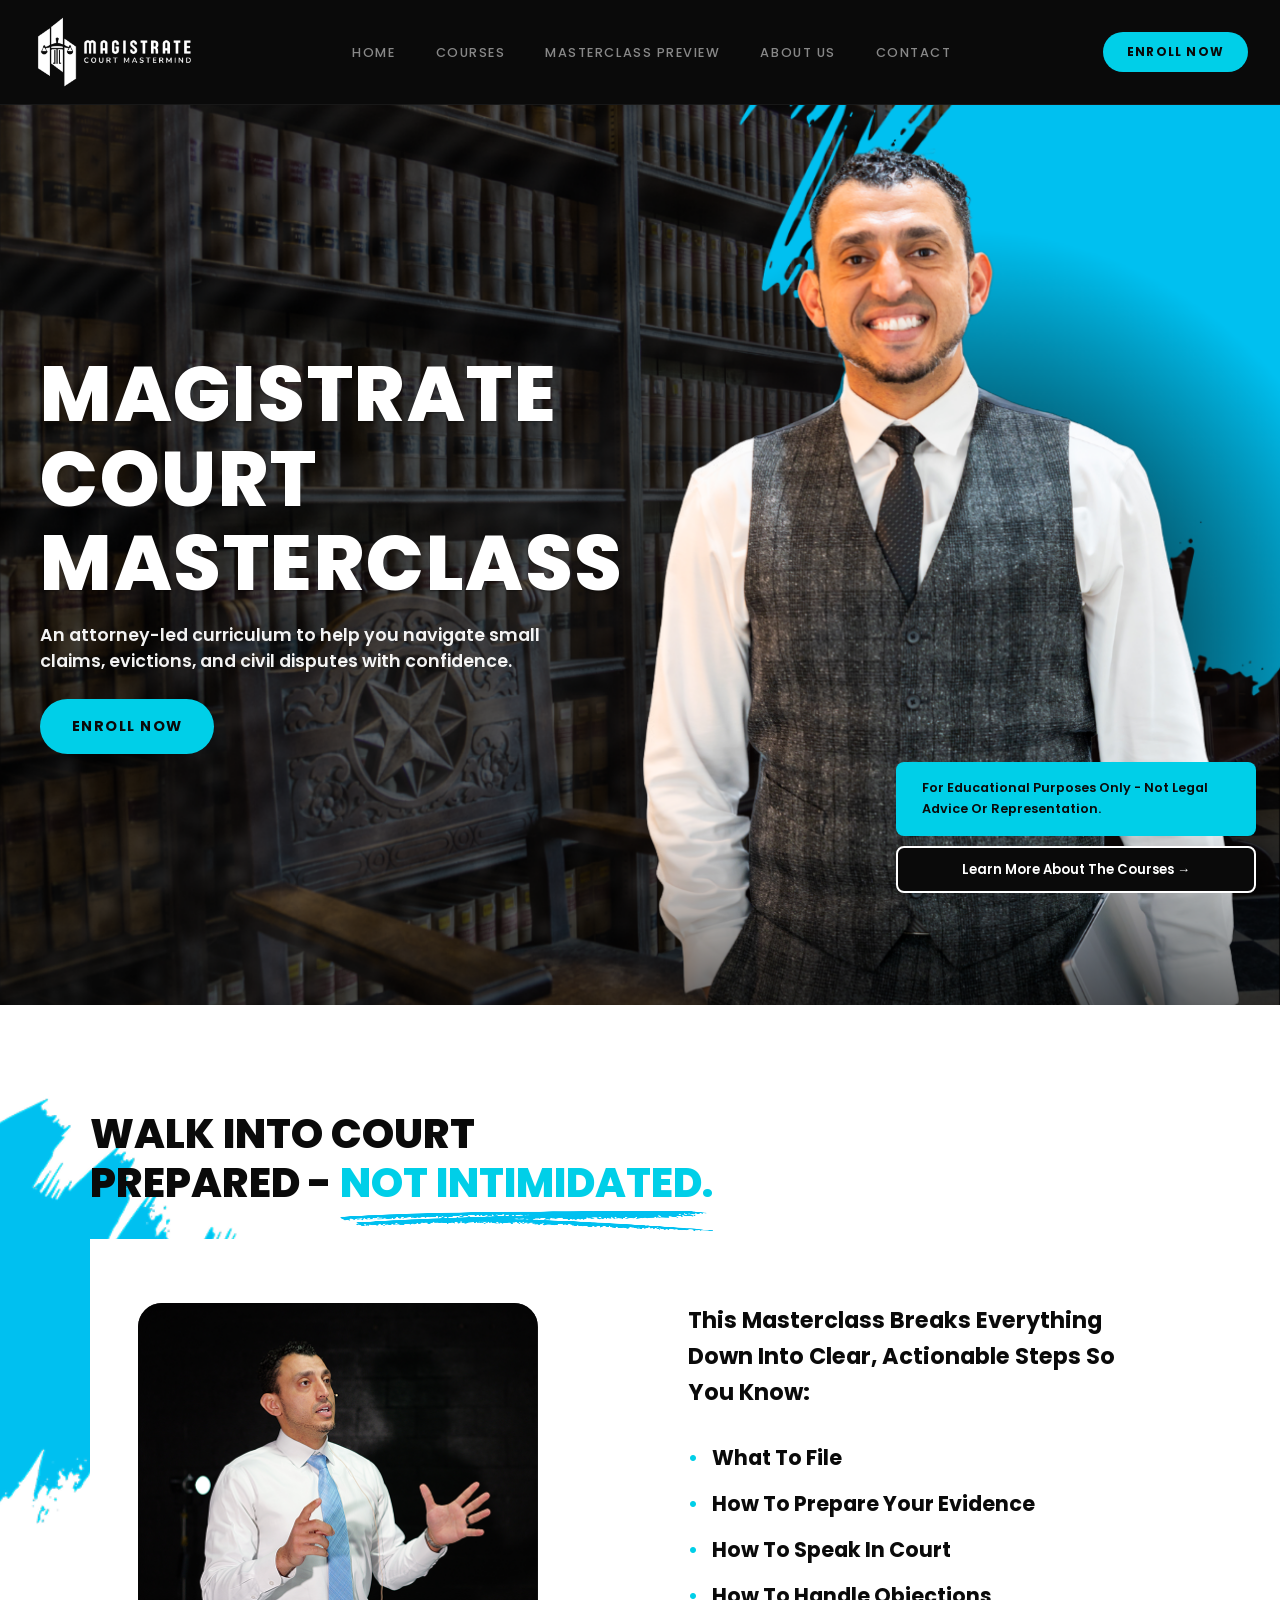
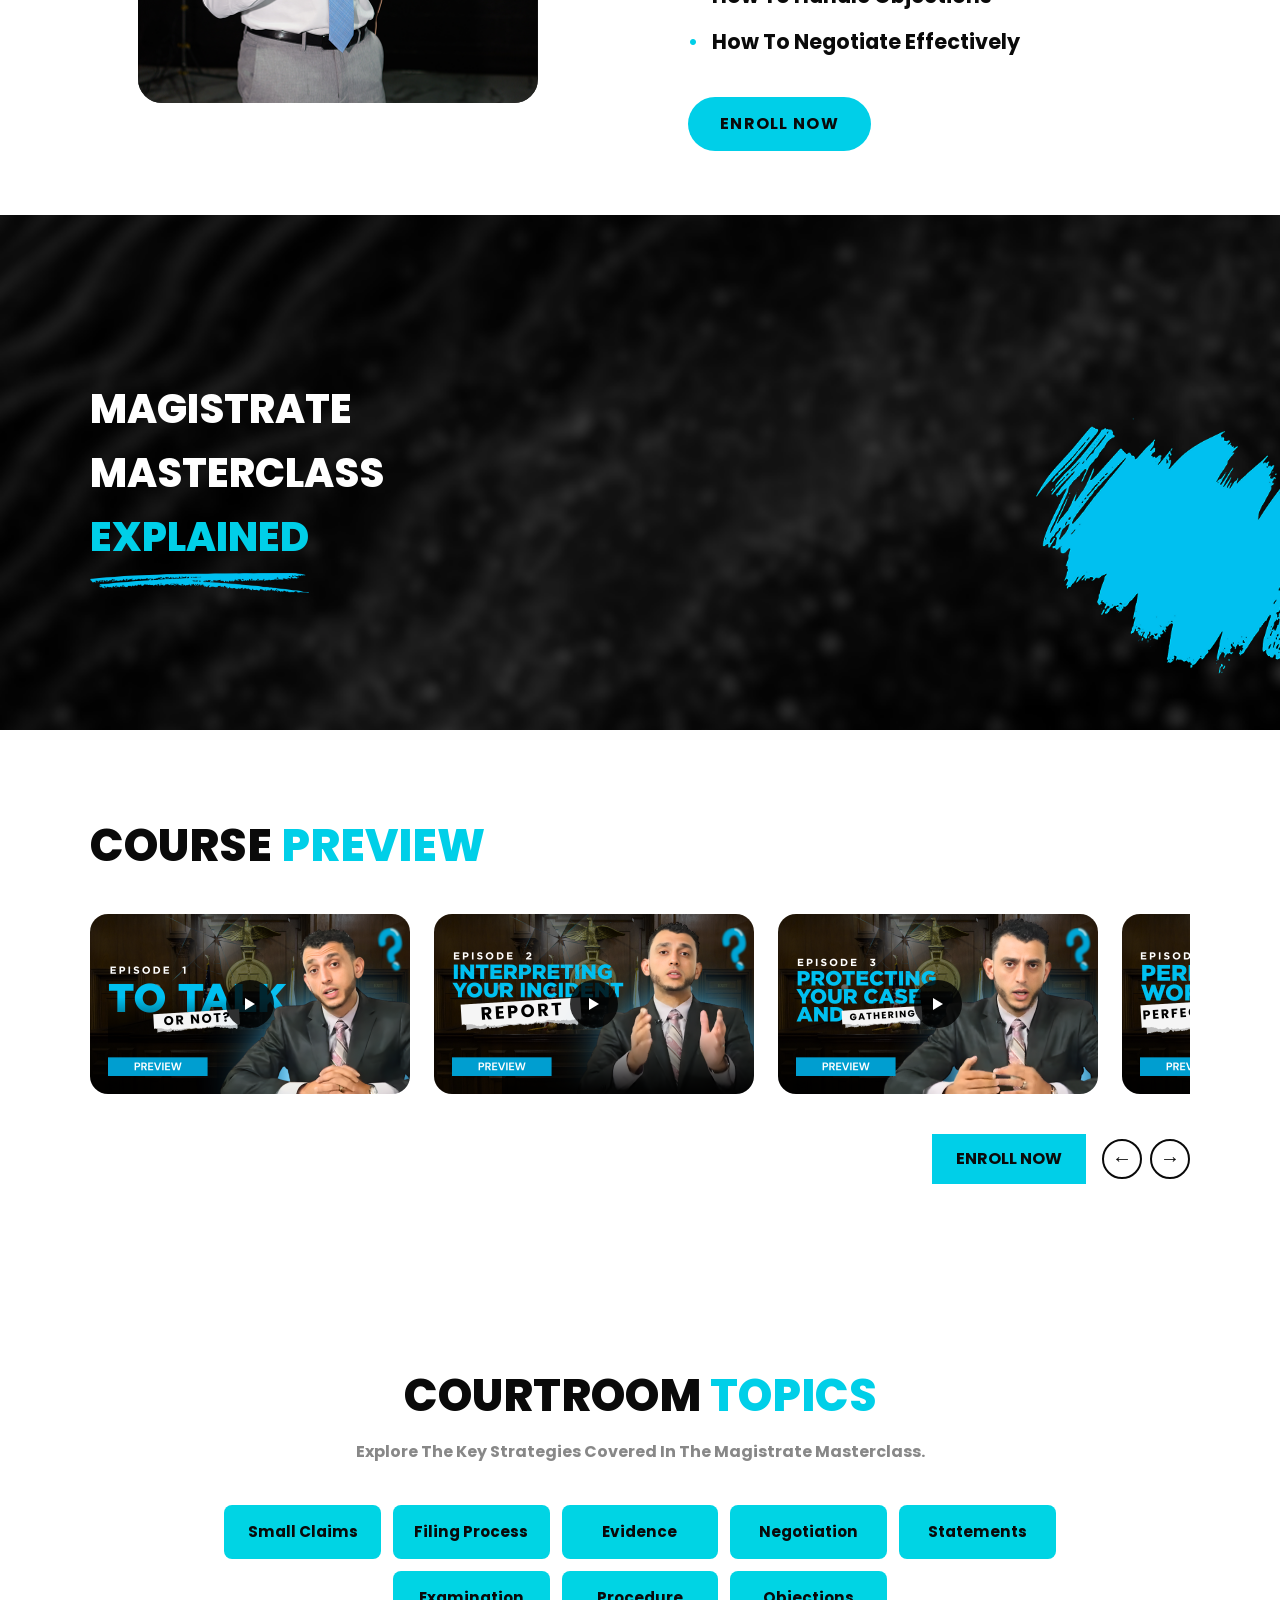
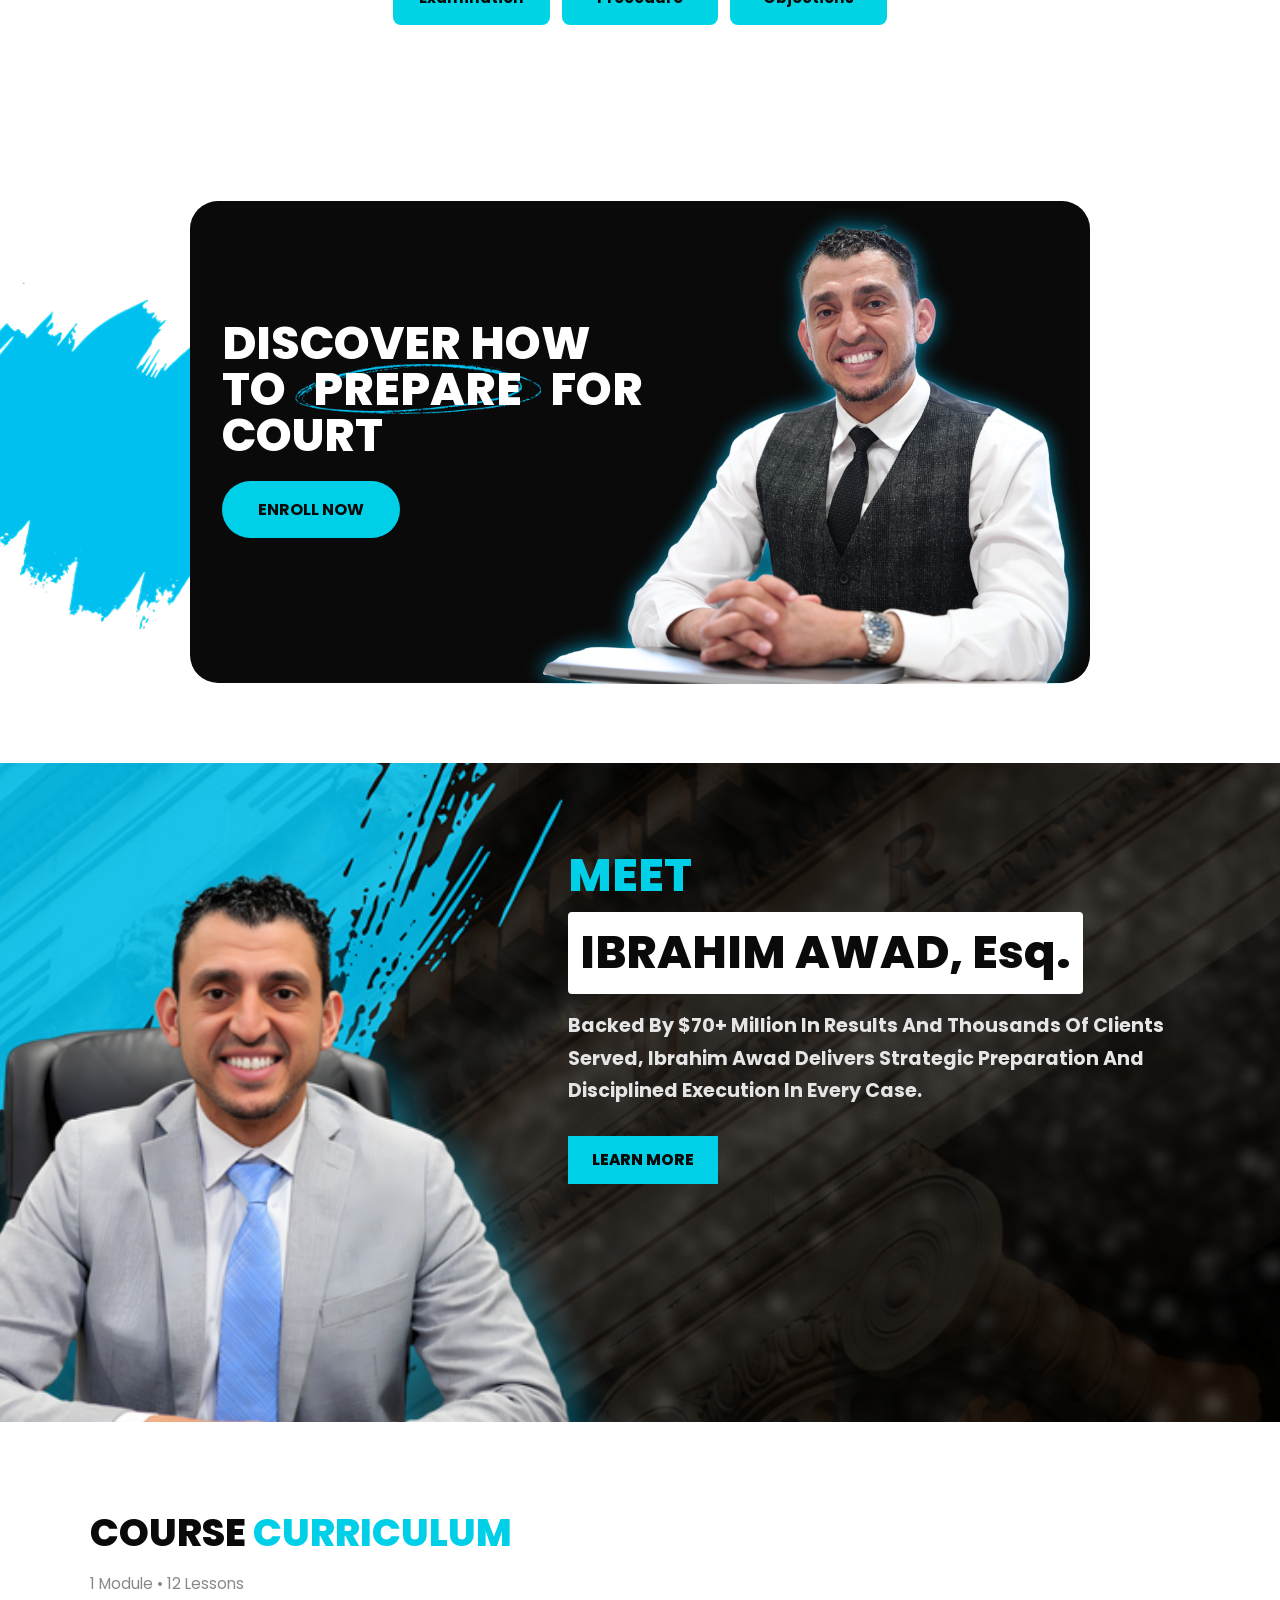
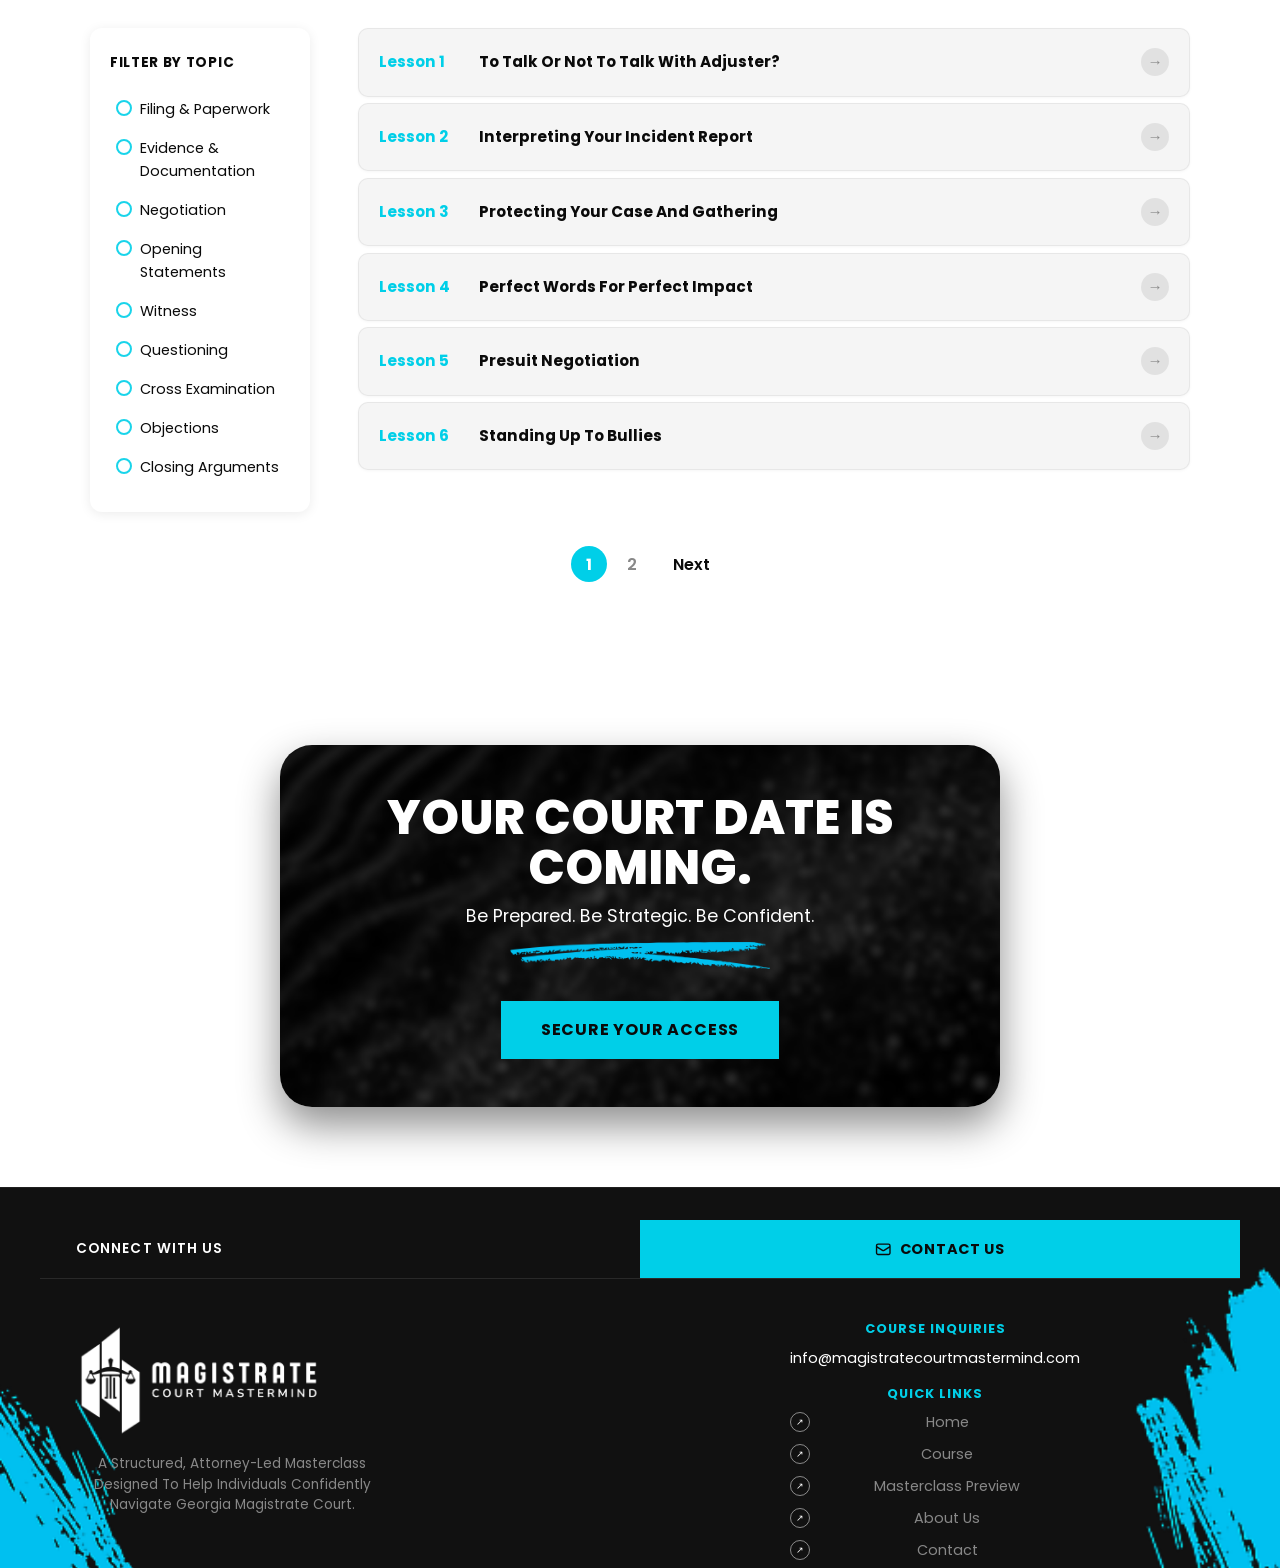
==== index.html @ 09f15638 "changes" ====
<!DOCTYPE html>
<html lang="en">
<head>
  <meta charset="UTF-8">
  <meta name="viewport" content="width=device-width, initial-scale=1, maximum-scale=1, user-scalable=no">
  <meta name="description" content="Magistrate Court Masterclass - An Attorney-Led Curriculum To Help You Navigate Small Claims, Evictions, And Civil Disputes With Confidence.">
  <meta name="keywords" content="magistrate court, small claims, eviction, civil disputes, legal education, attorney-led">
  <meta name="author" content="Magistrate Court Mastermind">
  <title>Magistrate Court Mastermind | Attorney-Led Legal Education</title>
  <link rel="stylesheet" href="assets/css/style.css?v=ff7b737">
  <link rel="stylesheet" href="https://cdnjs.cloudflare.com/ajax/libs/font-awesome/6.5.1/css/all.min.css">
</head>
<body>
  <div class="page-loader">
    <div class="page-loader__inner">
      <div class="page-loader__ring"></div>
      <img src="assets/images/magistratelogo1.png" alt="Magistrate Court Mastermind" class="page-loader__logo">
    </div>
  </div>
  <header class="header">
    <a href="index.html" class="header__logo">
      <img src="assets/images/magistratelogo1.png" alt="Magistrate Court Mastermind" class="header__logo-img">
    </a>
    <button
      class="header__toggle"
      type="button"
      aria-label="Toggle navigation"
      aria-expanded="false"
      aria-controls="primary-navigation"
    >
      <span class="header__toggle-line"></span>
      <span class="header__toggle-line"></span>
      <span class="header__toggle-line"></span>
    </button>
    <nav>
      <ul class="header__nav" id="primary-navigation">
        <li><a href="index.html" class="nav-active">HOME</a></li>
        <li><a href="course.html">COURSES</a></li>
        <li><a href="masterclass-preview.html">MASTERCLASS PREVIEW</a></li>
        <li><a href="about.html">ABOUT US</a></li>
        <li><a href="contact.html">CONTACT</a></li>
      </ul>
    </nav>
    <a href="course.html" class="header__cta">ENROLL NOW</a>
    <div class="header__mobile-menu" data-nav-target="primary-navigation">
      <nav class="header__mobile-nav" aria-label="Primary">
        <ul class="header__mobile-list">
          <li><a href="index.html">HOME</a></li>
          <li><a href="course.html">COURSES</a></li>
          <li><a href="masterclass-preview.html">MASTERCLASS PREVIEW</a></li>
          <li><a href="about.html">ABOUT US</a></li>
          <li><a href="contact.html">CONTACT</a></li>
        </ul>
        <a href="course.html" class="header__mobile-cta">ENROLL NOW</a>
      </nav>
    </div>
  </header>

  <main>
    <section class="hero">
      <div class="hero__content">
        <div class="hero__left">
          <h1 class="hero__heading">MAGISTRATE COURT MASTERCLASS</h1>
          <p class="hero__subtext">An attorney-led curriculum to help you navigate small claims, evictions, and civil disputes with confidence.</p>
          <a href="course.html" class="hero__btn">ENROLL NOW</a>
        </div>
      </div>
      <div class="hero__bottom-right">
        <div class="hero__card">For Educational Purposes Only - Not Legal Advice Or Representation.</div>
        <a href="course.html" class="hero__learn-more">Learn More About The Courses &#8594;</a>
      </div>
      <img src="assets/images/hero-image-final.png" alt="Course Instructor" class="hero__person" width="400" height="520" onerror="this.style.display='none';">
    </section>

    <!-- Walk Into Court Prepared -->
    <section class="home-prepared">
      <div class="home-prepared__inner">
        <div class="home-prepared__header">
          <h2 class="home-prepared__title">
            WALK INTO COURT<br>
            PREPARED - <span class="home-prepared__title-underline">NOT INTIMIDATED.</span>
          </h2>
        </div>
        <div class="home-prepared__left">
          <div class="home-prepared__img-wrap">
            <img src="assets/images/walkintocourt.png" alt="Court preparation" class="home-prepared__img" onerror="this.style.display='none'">
            <div class="home-prepared__img-placeholder"></div>
          </div>
        </div>
        <div class="home-prepared__right">
          <p class="home-prepared__lead">This Masterclass Breaks Everything Down Into Clear, Actionable Steps So You Know:</p>
          <ul class="home-prepared__list">
            <li>What To File</li>
            <li>How To Prepare Your Evidence</li>
            <li>How To Speak In Court</li>
            <li>How To Handle Objections</li>
            <li>How To Negotiate Effectively</li>
          </ul>
          <a href="course.html" class="home-prepared__btn">ENROLL NOW</a>
        </div>
      </div>
    </section>

    <!-- Magistrate Masterclass Explained - Vimeo Video -->
    <section class="home-video">
      <div class="home-video__inner">
        <h2 class="home-video__title">
          MAGISTRATE MASTERCLASS<br>
          <span class="home-video__title-accent">EXPLAINED</span>
        </h2>
        <div class="home-video__player">
          <iframe src="https://player.vimeo.com/video/1167823661?title=0&byline=0&portrait=0" width="640" height="360" frameborder="0" allow="autoplay; fullscreen; picture-in-picture" allowfullscreen title="Magistrate Masterclass Explained"></iframe>
        </div>
      </div>
    </section>

    <!-- Course Preview -->
    <section class="home-preview">
      <div class="home-preview__inner">
        <h2 class="home-preview__title">COURSE <span class="home-preview__title-accent">PREVIEW</span></h2>
        <div class="home-preview__carousel">
          <article class="home-preview__item home-preview__item--ep1">
            <button class="home-preview__play js-preview-video" type="button" aria-label="Play Episode 1" data-video="https://vimeo.com/1168625977?fl=ip&fe=ec">
              <span class="preview-lessons__play-triangle preview-lessons__play-triangle--sm"></span>
            </button>
          </article>
          <article class="home-preview__item home-preview__item--ep2">
            <button class="home-preview__play js-preview-video" type="button" aria-label="Play Episode 2" data-video="https://vimeo.com/1168626322?fl=ip&fe=ec">
              <span class="preview-lessons__play-triangle preview-lessons__play-triangle--sm"></span>
            </button>
          </article>
          <article class="home-preview__item home-preview__item--ep3">
            <button class="home-preview__play js-preview-video" type="button" aria-label="Play Episode 3" data-video="https://vimeo.com/1168625520?fl=ip&fe=ec">
              <span class="preview-lessons__play-triangle preview-lessons__play-triangle--sm"></span>
            </button>
          </article>
          <article class="home-preview__item home-preview__item--ep4">
            <button class="home-preview__play js-preview-video" type="button" aria-label="Play Episode 4" data-video="https://vimeo.com/1168625357?fl=ip&fe=ec">
              <span class="preview-lessons__play-triangle preview-lessons__play-triangle--sm"></span>
            </button>
          </article>
          <article class="home-preview__item home-preview__item--ep5">
            <button class="home-preview__play js-preview-video" type="button" aria-label="Play Episode 5" data-video="https://vimeo.com/1168625075?fl=ip&fe=ec">
              <span class="preview-lessons__play-triangle preview-lessons__play-triangle--sm"></span>
            </button>
          </article>
          <article class="home-preview__item home-preview__item--ep6">
            <button class="home-preview__play js-preview-video" type="button" aria-label="Play Episode 6" data-video="https://vimeo.com/1168624800?fl=ip&fe=ec">
              <span class="preview-lessons__play-triangle preview-lessons__play-triangle--sm"></span>
            </button>
          </article>
          <article class="home-preview__item home-preview__item--ep7">
            <button class="home-preview__play js-preview-video" type="button" aria-label="Play Episode 7" data-video="https://vimeo.com/1168626769?fl=ip&fe=ec">
              <span class="preview-lessons__play-triangle preview-lessons__play-triangle--sm"></span>
            </button>
          </article>
          <article class="home-preview__item home-preview__item--ep8">
            <button class="home-preview__play js-preview-video" type="button" aria-label="Play Episode 8" data-video="https://youtu.be/nYMao9CxAWg">
              <span class="preview-lessons__play-triangle preview-lessons__play-triangle--sm"></span>
            </button>
          </article>
          <article class="home-preview__item home-preview__item--ep9">
            <button class="home-preview__play js-preview-video" type="button" aria-label="Play Episode 9" data-video="https://youtu.be/wX6NX5iuixU">
              <span class="preview-lessons__play-triangle preview-lessons__play-triangle--sm"></span>
            </button>
          </article>
          <article class="home-preview__item home-preview__item--ep10">
            <button class="home-preview__play js-preview-video" type="button" aria-label="Play Episode 10" data-video="https://youtube.com/shorts/yWv_-Cg2qrw">
              <span class="preview-lessons__play-triangle preview-lessons__play-triangle--sm"></span>
            </button>
          </article>
          <article class="home-preview__item home-preview__item--ep11">
            <button class="home-preview__play js-preview-video" type="button" aria-label="Play Episode 11" data-video="https://youtu.be/M6fxQUS1NMo">
              <span class="preview-lessons__play-triangle preview-lessons__play-triangle--sm"></span>
            </button>
          </article>
          <article class="home-preview__item home-preview__item--ep12">
            <button class="home-preview__play js-preview-video" type="button" aria-label="Play Episode 12" data-video="https://youtu.be/rCi-cf8Sd58">
              <span class="preview-lessons__play-triangle preview-lessons__play-triangle--sm"></span>
            </button>
          </article>
        </div>
        <div class="home-preview__cta">
          <a href="course.html" class="home-preview__btn">ENROLL NOW</a>
          <div class="home-preview__arrows">
            <button type="button" class="home-preview__arrow-btn home-preview__arrow-btn--prev" aria-label="Previous course preview">&#8592;</button>
            <button type="button" class="home-preview__arrow-btn home-preview__arrow-btn--next" aria-label="Next course preview">&#8594;</button>
          </div>
        </div>
      </div>
    </section>

    <!-- Courtroom Topics -->
    <section class="home-topics">
      <div class="home-topics__inner">
        <h2 class="home-topics__title">COURTROOM <span class="home-topics__title-accent">TOPICS</span></h2>
        <p class="home-topics__sub">Explore The Key Strategies Covered In The Magistrate Masterclass.</p>
        <div class="home-topics__grid home-topics__grid--checker" role="list">
          <span class="home-topics__pill" role="listitem">Small Claims</span>
          <span class="home-topics__pill" role="listitem">Filing Process</span>
          <span class="home-topics__pill" role="listitem">Evidence</span>
          <span class="home-topics__pill" role="listitem">Negotiation</span>
          <span class="home-topics__pill" role="listitem">Statements</span>
          <span class="home-topics__pill" role="listitem">Examination</span>
          <span class="home-topics__pill" role="listitem">Procedure</span>
          <span class="home-topics__pill" role="listitem">Objections</span>
        </div>
      </div>
    </section>

    <!-- Discover How To Prepare -->
    <section class="home-discover">
      <div class="home-discover__brush"></div>
      <div class="home-discover__inner">
        <div class="home-discover__left">
          <h2 class="home-discover__title">
            <span class="home-discover__line">DISCOVER HOW</span>
            <span class="home-discover__line">TO <span class="home-discover__title-encircle">PREPARE</span> FOR</span>
            <span class="home-discover__line">COURT</span>
          </h2>
          <a href="course.html" class="home-discover__btn">ENROLL NOW</a>
        </div>
        <div class="home-discover__right">
          <img src="assets/images/prepareforcourt.png" alt="Instructor" class="home-discover__img" onerror="this.style.display='none'">
          <div class="home-discover__img-placeholder"></div>
        </div>
      </div>
    </section>

    <!-- Meet Ibrahim Awad -->
    <section class="home-meet">
      <div class="home-meet__brush"></div>
      <div class="home-meet__inner">
        <div class="home-meet__left">
          <div class="home-meet__portrait-frame">
            <picture>
              <source media="(max-width: 600px)" srcset="assets/images/ibrahimawad.png">
              <img
                src="assets/images/ibrahimsuit.png"
                alt="Ibrahim Awad"
                class="home-meet__portrait"
                loading="lazy"
                decoding="async"
                onerror="this.style.display='none'"
              >
            </picture>
            <div class="home-meet__portrait-placeholder"></div>
          </div>
        </div>
        <div class="home-meet__right">
          <h2 class="home-meet__title">
            <span class="home-meet__title-accent">MEET</span><br>
            <span class="home-meet__name-box">IBRAHIM AWAD, Esq.</span>
          </h2>
          <p class="home-meet__bio">Backed By $70+ Million In Results And Thousands Of Clients Served, Ibrahim Awad Delivers Strategic Preparation And Disciplined Execution In Every Case.</p>
          <a href="about.html" class="home-meet__btn">LEARN MORE</a>
        </div>
      </div>
    </section>

    <!-- Video modal (Vimeo) reused from Masterclass Preview -->
    <div class="preview-modal" aria-hidden="true">
      <div class="preview-modal__backdrop"></div>
      <div class="preview-modal__dialog" role="dialog" aria-modal="true" aria-label="Preview lesson video">
        <button class="preview-modal__close" type="button" aria-label="Close video">&times;</button>
        <div class="preview-modal__frame-wrap">
          <iframe
            class="preview-modal__iframe"
            src=""
            title="Masterclass preview video"
            frameborder="0"
            allow="autoplay; fullscreen; picture-in-picture"
            allowfullscreen
          ></iframe>
        </div>
      </div>
    </div>

    <!-- Course Curriculum -->
    <section class="home-curriculum">
      <div class="home-curriculum__inner">
        <h2 class="home-curriculum__title">COURSE <span class="home-curriculum__title-accent">CURRICULUM</span></h2>
        <p class="home-curriculum__meta">1 Module &bull; 12 Lessons</p>
        <div class="home-curriculum__grid">
          <aside class="home-curriculum__sidebar">
            <h3 class="home-curriculum__filter-title">FILTER BY TOPIC</h3>
            <ul class="home-curriculum__topics">
              <li>Filing &amp; Paperwork</li>
              <li>Evidence &amp; Documentation</li>
              <li>Negotiation</li>
              <li>Opening Statements</li>
              <li>Witness</li>
              <li>Questioning</li>
              <li>Cross Examination</li>
              <li>Objections</li>
              <li>Closing Arguments</li>
            </ul>
          </aside>
          <div class="home-curriculum__lessons">
            <a href="course.html" class="home-curriculum__lesson" data-lesson="1" data-video="https://vimeo.com/1168625977?fl=ip&fe=ec" data-topics="Negotiation,Evidence &amp; Documentation">
              <span class="home-curriculum__lesson-num">Lesson 1</span>
              <span class="home-curriculum__lesson-title">To Talk Or Not To Talk With Adjuster?</span>
              <button type="button" class="home-curriculum__lesson-arrow js-curriculum-arrow-preview" aria-label="Preview Lesson 1">&#8594;</button>
            </a>
            <a href="course.html" class="home-curriculum__lesson" data-lesson="2" data-video="https://vimeo.com/1168626322?fl=ip&fe=ec" data-topics="Evidence &amp; Documentation,Filing &amp; Paperwork">
              <span class="home-curriculum__lesson-num">Lesson 2</span>
              <span class="home-curriculum__lesson-title">Interpreting Your Incident Report</span>
              <button type="button" class="home-curriculum__lesson-arrow js-curriculum-arrow-preview" aria-label="Preview Lesson 2">&#8594;</button>
            </a>
            <a href="course.html" class="home-curriculum__lesson" data-lesson="3" data-video="https://vimeo.com/1168625520?fl=ip&fe=ec" data-topics="Evidence &amp; Documentation,Filing &amp; Paperwork">
              <span class="home-curriculum__lesson-num">Lesson 3</span>
              <span class="home-curriculum__lesson-title">Protecting Your Case And Gathering</span>
              <button type="button" class="home-curriculum__lesson-arrow js-curriculum-arrow-preview" aria-label="Preview Lesson 3">&#8594;</button>
            </a>
            <a href="course.html" class="home-curriculum__lesson" data-lesson="4" data-video="https://vimeo.com/1168625357?fl=ip&fe=ec" data-topics="Opening Statements,Closing Arguments">
              <span class="home-curriculum__lesson-num">Lesson 4</span>
              <span class="home-curriculum__lesson-title">Perfect Words For Perfect Impact</span>
              <button type="button" class="home-curriculum__lesson-arrow js-curriculum-arrow-preview" aria-label="Preview Lesson 4">&#8594;</button>
            </a>
            <a href="course.html" class="home-curriculum__lesson" data-lesson="5" data-video="https://vimeo.com/1168625075?fl=ip&fe=ec" data-topics="Negotiation">
              <span class="home-curriculum__lesson-num">Lesson 5</span>
              <span class="home-curriculum__lesson-title">Presuit Negotiation</span>
              <button type="button" class="home-curriculum__lesson-arrow js-curriculum-arrow-preview" aria-label="Preview Lesson 5">&#8594;</button>
            </a>
            <a href="course.html" class="home-curriculum__lesson" data-lesson="6" data-video="https://vimeo.com/1168624800?fl=ip&fe=ec" data-topics="Questioning,Witness">
              <span class="home-curriculum__lesson-num">Lesson 6</span>
              <span class="home-curriculum__lesson-title">Standing Up To Bullies</span>
              <button type="button" class="home-curriculum__lesson-arrow js-curriculum-arrow-preview" aria-label="Preview Lesson 6">&#8594;</button>
            </a>
            <a href="course.html" class="home-curriculum__lesson" data-lesson="7" data-video="https://vimeo.com/1168626769?fl=ip&fe=ec" data-topics="Procedure,Small Claims,Evictions">
              <span class="home-curriculum__lesson-num">Lesson 7</span>
              <span class="home-curriculum__lesson-title">Trial Time</span>
              <button type="button" class="home-curriculum__lesson-arrow js-curriculum-arrow-preview" aria-label="Preview Lesson 7">&#8594;</button>
            </a>
            <a href="course.html" class="home-curriculum__lesson" data-lesson="8" data-video="https://youtu.be/nYMao9CxAWg" data-topics="Opening Statements">
              <span class="home-curriculum__lesson-num">Lesson 8</span>
              <span class="home-curriculum__lesson-title">Opening Statements</span>
              <button type="button" class="home-curriculum__lesson-arrow js-curriculum-arrow-preview" aria-label="Preview Lesson 8">&#8594;</button>
            </a>
            <a href="course.html" class="home-curriculum__lesson" data-lesson="9" data-video="https://youtu.be/wX6NX5iuixU" data-topics="Cross Examination,Questioning,Witness">
              <span class="home-curriculum__lesson-num">Lesson 9</span>
              <span class="home-curriculum__lesson-title">Mastering Cross Examination</span>
              <button type="button" class="home-curriculum__lesson-arrow js-curriculum-arrow-preview" aria-label="Preview Lesson 9">&#8594;</button>
            </a>
            <a href="course.html" class="home-curriculum__lesson" data-lesson="10" data-video="https://youtube.com/shorts/yWv_-Cg2qrw" data-topics="Cross Examination,Questioning,Witness">
              <span class="home-curriculum__lesson-num">Lesson 10</span>
              <span class="home-curriculum__lesson-title">Cross Examination (Part 2)</span>
              <button type="button" class="home-curriculum__lesson-arrow js-curriculum-arrow-preview" aria-label="Preview Lesson 10">&#8594;</button>
            </a>
            <a href="course.html" class="home-curriculum__lesson" data-lesson="11" data-video="https://youtu.be/M6fxQUS1NMo" data-topics="Objections,Questioning">
              <span class="home-curriculum__lesson-num">Lesson 11</span>
              <span class="home-curriculum__lesson-title">Anticipating Objections</span>
              <button type="button" class="home-curriculum__lesson-arrow js-curriculum-arrow-preview" aria-label="Preview Lesson 11">&#8594;</button>
            </a>
            <a href="course.html" class="home-curriculum__lesson" data-lesson="12" data-video="https://youtu.be/rCi-cf8Sd58" data-topics="Closing Arguments">
              <span class="home-curriculum__lesson-num">Lesson 12</span>
              <span class="home-curriculum__lesson-title">Closing Statements</span>
              <button type="button" class="home-curriculum__lesson-arrow js-curriculum-arrow-preview" aria-label="Preview Lesson 12">&#8594;</button>
            </a>
          </div>
        </div>
        <div class="home-curriculum__pagination">
          <span class="home-curriculum__page home-curriculum__page--active" data-page="1">1</span>
          <span class="home-curriculum__page" data-page="2">2</span>
          <span class="home-curriculum__page is-hidden" data-page="3">3</span>
          <span class="home-curriculum__next">Next</span>
        </div>
      </div>
    </section>

    <!-- Your Court Date CTA -->
    <section class="home-cta">
      <div class="home-cta__brush"></div>
      <div class="home-cta__inner">
        <h2 class="home-cta__title">YOUR COURT DATE IS COMING.</h2>
        <p class="home-cta__sub">Be Prepared. Be Strategic. Be Confident.</p>
        <div class="home-cta__underline">
          <img src="assets/images/clip.png" alt="" class="home-cta__underline-img" loading="lazy">
        </div>
        <a href="course.html" class="home-cta__btn">SECURE YOUR ACCESS</a>
      </div>
    </section>
  </main>

  <footer class="footer footer--full">
    <div class="footer__brush footer__brush--left"></div>
    <div class="footer__brush footer__brush--right"></div>
    <div class="footer__inner">
      <div class="footer__top">
        <div class="footer__top-left">
          <span class="footer__connect">CONNECT WITH US</span>
        </div>
        <a href="contact.html" class="footer__contact-btn">
          <span class="footer__contact-icon" aria-hidden="true"><svg xmlns="http://www.w3.org/2000/svg" fill="none" viewBox="0 0 24 24" stroke-width="2" stroke="currentColor"><path stroke-linecap="round" stroke-linejoin="round" d="M21.75 6.75v10.5a2.25 2.25 0 01-2.25 2.25h-15a2.25 2.25 0 01-2.25-2.25V6.75m19.5 0A2.25 2.25 0 0019.5 4.5h-15a2.25 2.25 0 00-2.25 2.25m19.5 0v.243a2.25 2.25 0 01-1.07 1.916l-7.5 4.615a2.25 2.25 0 01-2.36 0L3.32 8.91a2.25 2.25 0 01-1.07-1.916V6.75"/></svg></span>
          <span class="footer__contact-label">CONTACT US</span>
        </a>
      </div>
      <div class="footer__main">
        <div class="footer__brand">
          <a href="index.html" class="footer__logo">
            <img src="assets/images/magistratelogo1.png" alt="Magistrate Court Mastermind" class="footer__logo-img">
          </a>
          <p class="footer__tagline">A Structured, Attorney-Led Masterclass Designed To Help Individuals Confidently Navigate Georgia Magistrate Court.</p>
        </div>
        <div class="footer__links-wrap">
          <div class="footer__col">
            <h4 class="footer__col-title">COURSE INQUIRIES</h4>
            <a href="mailto:info@magistratecourtmastermind.com" class="footer__email">info@magistratecourtmastermind.com</a>

            <h4 class="footer__col-title">QUICK LINKS</h4>
            <ul class="footer__quick-links">
              <li><a href="index.html">Home</a></li>
              <li><a href="course.html">Course</a></li>
              <li><a href="masterclass-preview.html">Masterclass Preview</a></li>
              <li><a href="about.html">About Us</a></li>
              <li><a href="contact.html">Contact</a></li>
            </ul>
          </div>
        </div>
      </div>
      <div class="footer__bottom">
        <span class="footer__divider"></span>
        <p class="footer__legal">Copyright &copy; 2026 Magistrate Court Mastermind. All Rights Reserved.</p>
      </div>
    </div>
  </footer>

  <script src="assets/js/main.js"></script>
</body>
</html>
---- assets/css/style.css ----
/**
 * Restored stylesheet from last committed version.
 * (Matches previous design including footer and quick links.)
 */
@import url('https://fonts.googleapis.com/css2?family=Poppins:wght@400;500;600;700;800&display=swap');

/* Full contents restored from git snapshot */
/* (See project history for detailed rules.) */

/**
 * MAGISTRATE COURT MASTERMIND - Premium Dark Theme
 * Cyan accent: #00CFE8 | Font: Poppins / Montserrat
 */

@import url('https://fonts.googleapis.com/css2?family=Poppins:wght@400;500;600;700;800&display=swap');

:root {
  --cyan: #00CFE8;
  --cyan-hover: #00b8cf;
  --black: #0a0a0a;
  --dark: #111111;
  --dark-2: #1a1a1a;
  --gray: #888888;
  --light: #e5e5e5;
  --white: #ffffff;
  --overlay: rgba(0, 0, 0, 0.75);
}

* {
  margin: 0;
  padding: 0;
  box-sizing: border-box;
}

html {
  scroll-behavior: smooth;
}

body {
  font-family: 'Poppins', -apple-system, BlinkMacSystemFont, sans-serif;
  background: var(--black);
  color: var(--light);
  line-height: 1.6;
  overflow-x: hidden;
}

/* When mobile nav is open, prevent background scrolling */
body.is-nav-open {
  overflow: hidden;
}

/* Global page loader */
.page-loader {
  position: fixed;
  inset: 0;
  background: #000000;
  display: flex;
  align-items: center;
  justify-content: center;
  z-index: 2000;
  transition: opacity 0.35s ease, visibility 0.35s ease;
}

.page-loader.is-hidden {
  opacity: 0;
  visibility: hidden;
  pointer-events: none;
}

.page-loader__inner {
  position: relative;
  width: min(220px, 60vw); /* keep logo comfortably inside spinner */
}

.page-loader__logo {
  display: block;
  width: 100%;
  height: auto;
}

.page-loader__ring {
  position: absolute;
  top: 50%;
  left: 50%;
  width: 260px;
  height: 260px;
  margin-top: -130px;
  margin-left: -130px;
  border-radius: 50%;
  border: 4px solid transparent;
  border-top-color: #00cfe8;
  animation: page-loader-spin 0.9s linear infinite;
  box-shadow: 0 0 24px rgba(0, 207, 232, 0.4);
}

@keyframes page-loader-spin {
  to {
    transform: rotate(360deg); /* classic clockwise loader */
  }
}

.page-course {
  background: #ffffff;
  color: #111111;
}

.page-contact {
  background: #ffffff;
  color: #111111;
}

/* ============ CONTACT PAGE ============ */
.contact-hero {
  position: relative;
  padding: 4.5rem 2rem 5rem;
  background: url("../images/contact_main_bg.png") center / cover no-repeat;
  overflow: hidden;
}

.contact-hero::before {
  content: "";
  position: absolute;
  inset: 0;
  background: linear-gradient(
    90deg,
    rgba(0, 207, 232, 0.86) 0%,
    rgba(0, 207, 232, 0.62) 48%,
    rgba(0, 0, 0, 0.18) 100%
  );
  z-index: 0;
  pointer-events: none;
}

.contact-hero::after {
  content: "";
  position: absolute;
  inset: 0;
  width: 58%;
  background: url("../images/contactus_hero.png") center / cover no-repeat;
  opacity: 0.35;
  z-index: 0;
  pointer-events: none;
}

.contact-hero__inner {
  position: relative;
  z-index: 1;
  max-width: 1200px;
  margin: 0 auto;
  display: grid;
  grid-template-columns: minmax(0, 1fr) minmax(0, 430px);
  gap: 3.25rem;
  align-items: start;
}

.contact-hero__title {
  font-size: clamp(2.6rem, 4.8vw, 3.4rem);
  font-weight: 900;
  letter-spacing: 0.02em;
  text-transform: uppercase;
  color: #000000;
  line-height: 1.05;
  margin-bottom: 1.6rem;
  position: relative;
  display: inline-block;
}

.contact-hero__title::after {
  content: "";
  position: absolute;
  left: 0;
  bottom: -1.05rem;
  width: 210px;
  height: 22px;
  background-image: url('../images/clip_white.png');
  background-size: 100% 100%;
  background-position: 0 0;
  background-repeat: no-repeat;
}

.contact-hero__office-title {
  font-size: 1.6rem;
  font-weight: 900;
  letter-spacing: 0.02em;
  text-transform: uppercase;
  line-height: 1.05;
  margin-bottom: 0.75rem;
  white-space: nowrap;
}

.contact-hero__office-cyan {
  color: #000000;
}

.contact-hero__office-white {
  color: #000000;
}

.contact-hero__office-subtext {
  max-width: 520px;
  color: rgba(0, 0, 0, 0.82);
  font-size: 0.95rem;
  font-weight: 600;
  margin-bottom: 1.5rem;
}

.contact-hero__cards {
  display: flex;
  flex-direction: column;
  gap: 0.9rem;
  max-width: 520px;
}

.contact-hero__card {
  border-radius: 14px;
  padding: 1rem 1.1rem;
  display: flex;
  align-items: center;
  gap: 0.95rem;
  box-shadow: 0 18px 45px rgba(0, 0, 0, 0.18);
}

.contact-hero__card--cyan {
  background: #ffffff;
  color: #000000;
}

.contact-hero__card--dark {
  background: #0f0f0f;
  color: #ffffff;
}

.contact-hero__card-icon {
  width: 46px;
  height: 46px;
  border-radius: 14px;
  background: rgba(0, 0, 0, 0.12);
  display: flex;
  align-items: center;
  justify-content: center;
  flex: 0 0 auto;
  font-size: 1.25rem;
}

.contact-hero__card-icon--dark {
  background: rgba(255, 255, 255, 0.08);
}

.contact-hero__card-body {
  flex: 1 1 auto;
  min-width: 0;
}

.contact-hero__card-title {
  font-weight: 900;
  font-size: 0.9rem;
  margin-bottom: 0.15rem;
}

.contact-hero__card-title--light {
  color: #ffffff;
}

.contact-hero__card-lines {
  font-weight: 700;
  font-size: 0.85rem;
  opacity: 0.95;
  line-height: 1.35;
  word-break: break-word;
}

.contact-hero__card-email {
  color: inherit;
  text-decoration: none;
  font-weight: 700;
  word-break: normal;
  overflow-wrap: normal;
  white-space: nowrap;
  display: inline-block;
  max-width: 100%;
  vertical-align: top;
  overflow-x: auto;
  -webkit-overflow-scrolling: touch;
  scrollbar-width: thin;
}

.contact-hero__card-email:hover,
.contact-hero__card-email:focus-visible {
  text-decoration: underline;
  text-underline-offset: 0.12em;
}

.contact-hero__card-lines--light {
  color: rgba(255, 255, 255, 0.85);
  opacity: 1;
}

.contact-form-card {
  background: #ffffff;
  border-radius: 14px;
  padding: 1.35rem 1.25rem 1.25rem;
  box-shadow: 0 22px 55px rgba(0, 0, 0, 0.18);
  color: #111111;
}

.contact-form-card__title {
  font-size: 1.25rem;
  font-weight: 900;
  margin-bottom: 0.35rem;
}

.contact-form-card__accent {
  color: var(--cyan);
}

.contact-form-card__subtext {
  font-size: 0.9rem;
  color: rgba(0, 0, 0, 0.65);
  font-weight: 600;
  margin-bottom: 1rem;
}

.contact-form {
  display: flex;
  flex-direction: column;
  gap: 0.85rem;
}

.contact-form__label {
  display: block;
  font-size: 0.8rem;
  font-weight: 800;
  color: rgba(0, 0, 0, 0.85);
  margin-bottom: 0.35rem;
}

.contact-form__input {
  width: 100%;
  padding: 0.75rem 0.85rem;
  border-radius: 8px;
  border: 1px solid rgba(0, 0, 0, 0.18);
  background: #ffffff;
  font-family: inherit;
  font-size: 0.9rem;
  outline: none;
}

.contact-form__input:focus {
  border-color: rgba(0, 207, 232, 0.8);
  box-shadow: 0 0 0 3px rgba(0, 207, 232, 0.18);
}

.contact-form__textarea {
  resize: vertical;
  min-height: 120px;
}

.contact-form__submit {
  margin-top: 0.25rem;
  width: 100%;
  padding: 0.95rem 1rem;
  border-radius: 10px;
  border: none;
  background: var(--cyan);
  color: #000000;
  font-weight: 900;
  letter-spacing: 0.08em;
  text-transform: uppercase;
  cursor: pointer;
}

.contact-form__submit:hover {
  background: var(--cyan-hover);
}

@media (max-width: 980px) {
  .contact-hero__inner {
    grid-template-columns: 1fr;
    gap: 2.25rem;
  }

  .contact-hero {
    padding: 3.5rem 1.25rem 4rem;
  }

  .contact-hero::after {
    width: 100%;
    opacity: 0.22;
  }
}

/* ============ STICKY BLACK HEADER ============ */
.header {
  position: sticky;
  top: 0;
  z-index: 1000;
  background: var(--black);
  border-bottom: 1px solid rgba(255, 255, 255, 0.06);
  padding: 0.75rem 2rem;
  display: flex;
  align-items: center;
  justify-content: space-between;
  flex-wrap: wrap;
  gap: 1rem;
}

.header__logo {
  display: flex;
  align-items: center;
  gap: 0.75rem;
  font-size: 0.9rem;
  font-weight: 700;
  letter-spacing: 0.15em;
  color: var(--white);
  text-decoration: none;
  white-space: nowrap;
}

.header__logo-icon,
.header__logo-img {
  height: 80px;
  width: auto;
  flex-shrink: 0;
  display: block;
}

.header__nav {
  display: flex;
  align-items: center;
  gap: 2.5rem;
  list-style: none;
}

.header__nav a {
  color: var(--gray);
  text-decoration: none;
  font-size: 0.8rem;
  font-weight: 500;
  letter-spacing: 0.12em;
  transition: color 0.2s;
}

.header__nav a:hover {
  color: var(--cyan);
}

.header__nav .nav-dropdown {
  position: relative;
  display: flex;
  align-items: center;
  gap: 0.25rem;
  cursor: pointer;
}

.header__nav .nav-dropdown > a::after {
  content: '';
  display: inline-block;
  width: 0;
  height: 0;
  border-left: 4px solid transparent;
  border-right: 4px solid transparent;
  border-top: 5px solid var(--cyan);
  margin-left: 0.35rem;
  vertical-align: middle;
}

.header__cta {
  display: inline-block;
  background: var(--cyan);
  color: var(--black) !important;
  padding: 0.65rem 1.5rem;
  font-weight: 700;
  font-size: 0.75rem;
  letter-spacing: 0.1em;
  text-decoration: none;
  transition: background 0.2s;
  border: none;
  cursor: pointer;
  border-radius: 999px;
}

.header__cta:hover {
  background: var(--cyan-hover);
}

/* Mobile nav toggle (hamburger) - hidden on desktop */
.header__toggle {
  display: none;
  position: relative;
  width: 44px;
  height: 44px;
  background: transparent;
  border: none;
  padding: 0;
  cursor: pointer;
  z-index: 1001;
  flex-shrink: 0;
}

.header__toggle:hover {
  background: rgba(255, 255, 255, 0.05);
  border-radius: 8px;
}

.header__toggle:focus {
  outline: 2px solid var(--cyan);
  outline-offset: 2px;
  border-radius: 8px;
}

.header__toggle-line {
  position: absolute;
  left: 10px;
  right: 10px;
  height: 3px;
  background: var(--light);
  border-radius: 2px;
  transition: transform 0.25s ease, opacity 0.25s ease, top 0.25s ease, bottom 0.25s ease;
}

.header__toggle-line:first-child {
  top: 13px;
}

.header__toggle-line:last-child {
  bottom: 13px;
}

.header--nav-open .header__toggle-line:first-child {
  top: 50%;
  transform: translateY(-50%) rotate(45deg);
}

.header--nav-open .header__toggle-line:last-child {
  bottom: auto;
  top: 50%;
  transform: translateY(-50%) rotate(-45deg);
}

/* Mobile nav menu panel */
.header__mobile-menu {
  display: none;
}

/* ============ HERO SECTION (Figma match) ============ */
.hero {
  position: relative;
  /* Fallback for older browsers that don't support svh */
  min-height: 100vh;
  /* Stable hero height across devices */
  min-height: clamp(640px, 100svh, 900px);
  display: flex;
  align-items: center;
  padding: 4rem 2.5rem 4.25rem;
  background-color: #0a0a0a;
  background-image: url('../images/hero-bg.png?v=ff7b737');
  background-size: cover;
  background-position: center;
  background-repeat: no-repeat;
}

.hero__content {
  position: relative;
  z-index: 1;
  display: grid;
  grid-template-columns: 1fr 1fr;
  gap: 3rem;
  align-items: center;
  max-width: 1400px;
  margin: 0 auto;
  width: 100%;
  height: 100%; /* let children (including image column) inherit hero height */
  overflow: hidden; /* allow hero person cutout to anchor to bottom/right cleanly */
}

.hero__left {
  max-width: 640px;
  display: flex;
  flex-direction: column;
  align-items: flex-start;
  justify-content: center;
}

.hero__heading {
  font-size: clamp(3.2rem, 6vw, 5rem);
  font-weight: 800;
  line-height: 1.1;
  letter-spacing: 0.02em;
  text-transform: uppercase;
  color: var(--white);
  margin-bottom: 1rem;
  text-shadow: 0 1px 2px rgba(0, 0, 0, 0.4);
}

.hero__subtext {
  font-size: 1.1rem; /* slightly smaller than before */
  font-weight: 600;  /* make subtext bold */
  color: rgba(255, 255, 255, 0.95);
  margin-bottom: 1.5rem;
  max-width: 520px;
  line-height: 1.5;
}

/* Primary CTA – larger than header button per Figma */
.hero__btn {
  display: inline-block;
  background: var(--cyan);
  color: var(--black);
  padding: 1rem 2rem;
  font-weight: 700;
  font-size: 0.9rem;
  letter-spacing: 0.1em;
  text-decoration: none;
  text-transform: uppercase;
  transition: background 0.2s;
  border: none;
  cursor: pointer;
  flex-shrink: 0;
  border-radius: 999px;
}

.hero__btn:hover {
  background: var(--cyan-hover);
}

.hero__right {
  display: flex;
  flex-direction: column;
  justify-content: center;
  align-items: flex-end;
  gap: 0.75rem;
}

.hero__image-wrap {
  width: 100%;
  height: 100%;
}

/* Home hero person cutout */
.hero__person {
  position: absolute;
  z-index: 0;
  bottom: 0;
  right: 0;
  height: 100%;
  width: auto;
  max-height: 100%;
  object-fit: contain;
  object-position: bottom right;
  transform-origin: bottom right;
  transform: translateY(72px) scale(1.15);
  pointer-events: none;
}

/* About page instructor cutout */
.hero__instructor {
  position: relative;
  z-index: 1;
  height: auto;
  max-height: 720px;
  width: auto;
  object-fit: contain;
  object-position: bottom right;
}

/* Bottom-right block: cyan notice + Learn More button, no overlay on hero */
.hero__bottom-right {
  position: absolute;
  bottom: 7.0rem; /* nudge block upward slightly */
  right: max(1.5rem, calc((100vw - 1400px) / 2 + 1.5rem)); /* nudge block left slightly */
  display: flex;
  flex-direction: column;
  align-items: flex-end;
  gap: 0.6rem;
  max-width: 360px;
  z-index: 2;
}

.hero__card {
  background: var(--cyan);
  color: var(--black);
  padding: 1.05rem 1.6rem;
  font-size: 0.8rem;
  font-weight: 600;
  width: 100%;
  box-sizing: border-box;
  border-radius: 8px;
}

.hero__learn-more {
  display: block;
  width: 100%;
  box-sizing: border-box;
  background: var(--black);
  color: var(--white);
  padding: 0.7rem 1.25rem;
  font-weight: 600;
  font-size: 0.82rem;
  text-decoration: none;
  border: 2px solid var(--white);
  border-radius: 8px;
  text-align: center;
  transition: all 0.2s;
}

.hero__learn-more:hover {
  background: var(--white);
  color: var(--black);
}

/* ============ HOME PAGE - SCROLL SECTIONS ============ */
.home-prepared {
  position: relative;
  background: var(--white);
  padding-top: 4rem; /* add more white space above "WALK INTO COURT" */
}

.home-prepared__inner {
  display: grid;
  grid-template-columns: 1fr 1fr;
  grid-auto-rows: auto;
  max-width: 1100px;
  margin: 0 auto;
  position: relative;
  z-index: 1;
}

.home-prepared::before {
  content: '';
  position: absolute;
  top: 20px;
  left: -10px;
  width: 600px;
  height: 550px;
  background-image: url('../images/blue-crayon.png');
  background-size: cover;
  background-position: center;
  background-repeat: no-repeat;
  pointer-events: none;
  z-index: 0;
}

.home-prepared__left {
  background: var(--white);
  padding: 4rem 3rem;
}

.home-prepared__title {
  font-size: clamp(1.85rem, 3.2vw, 2.75rem);
  font-weight: 800;
  text-transform: uppercase;
  color: var(--black);
  line-height: 1.2;
  text-align: left;
}

.home-prepared__header {
  grid-column: 1 / -1;
  display: flex;
  justify-content: flex-start;
  margin-top: 2.5rem;
  margin-bottom: 2rem;
}

.home-prepared__title-underline {
  position: relative;
  display: inline-block;
  color: var(--cyan);
}

.home-prepared__title-underline::after {
  content: '';
  display: block;
  position: absolute;
  left: 0;
  top: 100%;
  margin-top: 4px;
  width: 100%;
  height: 20px;
  background-image: url('../images/clip.png');
  background-size: 100% 100%;
  background-position: 0 0;
  background-repeat: no-repeat;
}

.home-prepared__img-wrap {
  position: relative;
  aspect-ratio: 1;
  max-width: 400px;
  overflow: hidden;
  border-radius: 24px;
}

.home-prepared__img {
  position: relative;
  z-index: 1;
  width: 100%;
  height: 100%;
  object-fit: cover;
}

.home-prepared__img-placeholder {
  position: absolute;
  inset: 0;
  background: linear-gradient(135deg, #2a2a2a 0%, #1a1a1a 100%);
}

.home-prepared__right {
  background: var(--white);
  padding: 4rem 3rem;
  display: flex;
  flex-direction: column;
  justify-content: center;
}

.home-prepared__lead {
  font-size: 1.4rem;
  font-weight: 700;
  color: var(--black);
  margin-bottom: 1.5rem;
}

.home-prepared__list {
  list-style: none;
  margin: 0 0 2rem;
  padding: 0;
}

.home-prepared__list li {
  color: var(--black);
  font-size: 1.3rem;
  font-weight: 700;
  padding: 0.4rem 0;
  padding-left: 1.5rem;
  position: relative;
}

.home-prepared__list li::before {
  content: '•';
  position: absolute;
  left: 0;
  color: var(--cyan);
}

.home-prepared__btn {
  display: inline-block;
  background: var(--cyan);
  color: var(--black);
  padding: 0.9rem 2rem;
  font-weight: 700;
  font-size: 1rem;
  letter-spacing: 0.08em;
  text-decoration: none;
  align-self: flex-start;
  border-radius: 999px;
}

.home-prepared__btn:hover {
  background: var(--cyan-hover);
}

/* Home video - Magistrate Masterclass Explained */
.home-video {
  position: relative;
  overflow: hidden;
  background: var(--dark-2);
  background-image: url('../images/masterclass_explainedbg.png');
  background-size: cover;
  background-position: center;
  background-repeat: no-repeat;
  padding: 5rem 2rem;
}

.home-video::after {
  content: '';
  position: absolute;
  bottom: 0;
  right: 0;
  width: 400px;
  height: 500px;
  background-image: url('../images/backvideo.png');
  background-size: contain;
  background-position: 100% 100%;
  background-repeat: no-repeat;
  pointer-events: none;
  z-index: 0;
}

.home-video__inner {
  position: relative;
  z-index: 1;
  max-width: 1100px;
  margin: 0 auto;
  display: grid;
  grid-template-columns: 1fr 1.5fr;
  gap: 3rem;
  align-items: center;
}

.home-video__title {
  font-size: clamp(1.85rem, 3.2vw, 2.5rem);
  font-weight: 800;
  text-transform: uppercase;
  color: var(--white);
}

.home-video__title-accent {
  display: inline-block;
  position: relative;
  color: var(--cyan);
}

.home-video__title-accent::after {
  content: '';
  display: block;
  position: absolute;
  left: 0;
  top: 100%;
  margin-top: 4px;
  width: 100%;
  height: 20px;
  background-image: url('../images/clip.png');
  background-size: 100% 100%;
  background-position: 0 0;
  background-repeat: no-repeat;
}

.home-video__player {
  aspect-ratio: 16/9;
  border-radius: 8px;
  overflow: hidden;
}

.home-video__player iframe {
  width: 100%;
  height: 100%;
  display: block;
}

/* Courtroom Topics */
.home-topics {
  position: relative;
  background: var(--white);
  padding: 6rem 2rem;
}

/* courtroomdesign brush now handled in Discover section */

.home-topics__inner {
  max-width: 1000px;
  margin: 0 auto;
  text-align: center;
  position: relative;
  z-index: 1;
}

.home-topics__title {
  font-size: clamp(2.3rem, 3.5vw, 3rem);
  font-weight: 800;
  text-transform: uppercase;
  color: var(--black);
  margin-bottom: 0.5rem;
}

.home-topics__title-accent {
  color: var(--cyan);
}

.home-topics__sub {
  color: var(--gray);
  font-weight: 700;
  font-size: 1rem;
  margin-bottom: 2.5rem;
}

.home-topics__grid {
  display: flex;
  flex-direction: column;
  align-items: center;
  gap: 1.25rem;
}

/* Courtroom Topics — staggered grid: row 1 (5), row 2 (3); 12 cols + normal gap */
.home-topics__grid.home-topics__grid--checker {
  display: grid;
  grid-template-columns: repeat(12, minmax(0, 1fr));
  grid-template-rows: repeat(2, auto);
  gap: 12px;
  width: 100%;
  max-width: 1100px;
  margin-inline: auto;
  align-items: stretch;
  justify-items: stretch;
}

/* Row 1: five pills in cols 2–11 so col 1 + 12 stay empty (centers block under heading) */
.home-topics__grid--checker .home-topics__pill:nth-child(1) {
  grid-column: 2 / span 2;
  grid-row: 1;
}

.home-topics__grid--checker .home-topics__pill:nth-child(2) {
  grid-column: 4 / span 2;
  grid-row: 1;
}

.home-topics__grid--checker .home-topics__pill:nth-child(3) {
  grid-column: 6 / span 2;
  grid-row: 1;
}

.home-topics__grid--checker .home-topics__pill:nth-child(4) {
  grid-column: 8 / span 2;
  grid-row: 1;
}

.home-topics__grid--checker .home-topics__pill:nth-child(5) {
  grid-column: 10 / span 2;
  grid-row: 1;
}

/* Row 2: Examination under Filing Process; Procedure under Evidence; Objections under Negotiation */
.home-topics__grid--checker .home-topics__pill:nth-child(6) {
  grid-column: 4 / span 2;
  grid-row: 2;
}

.home-topics__grid--checker .home-topics__pill:nth-child(7) {
  grid-column: 6 / span 2;
  grid-row: 2;
}

.home-topics__grid--checker .home-topics__pill:nth-child(8) {
  grid-column: 8 / span 2;
  grid-row: 2;
}

.home-topics__grid--checker .home-topics__pill {
  box-sizing: border-box;
  justify-self: stretch;
  align-self: stretch;
  width: 100%;
  max-width: 100%;
  min-width: 0;
  background: #00d4e4;
  color: var(--black);
  padding: 0.5rem 0.4rem;
  font-size: 0.95rem;
  font-weight: 700;
  line-height: 1.25;
  border-radius: 8px;
  display: flex;
  align-items: center;
  justify-content: center;
  text-align: center;
  text-wrap: balance;
  border: none;
  box-shadow: none;
  overflow-wrap: break-word;
  /* Same box for every card: two line-heights + padding (matches wrapped “Filing Process” / row 2) */
  min-height: max(2.75rem, calc(2lh + 1rem));
}

.home-topics__pill {
  background: var(--cyan);
  color: var(--black);
  padding: 0.6rem 1.8rem;
  font-size: 0.95rem;
  font-weight: 700;
  border-radius: 8px;
  display: inline-block;
}

/* Discover How To Prepare */
/* Discover How To Prepare */
.home-discover {
  position: relative;
  background: var(--white);
  padding: 5rem 2rem;
}

.home-discover__brush {
  position: absolute;
  top: 60%;
  left: 0;
  transform: translate(-16%, -60%);
  width: 800px;
  height: 500px;
  background-image: url('../images/courtroomdesign.png');
  background-size: contain;
  background-position: center;
  background-repeat: no-repeat;
  pointer-events: none;
}

.home-discover__inner {
  position: relative;
  z-index: 1;
  max-width: 900px;
  margin: 0 auto;
  display: grid;
  grid-template-columns: 1.1fr 0.9fr;
  gap: 2.5rem;
  align-items: center;
  background: var(--black);
  border-radius: 28px;
  padding: 0.5rem 2.0rem 2.0rem;
  overflow: visible;
}

.home-discover__left {
  display: flex;
  flex-direction: column;
  justify-content: center;
  align-items: flex-start;
}

.home-discover__title {
  font-size: clamp(2.1rem, 3.6vw, 2.9rem);
  font-weight: 800;
  text-transform: uppercase;
  color: var(--white);
  line-height: 1;
}

.home-discover__line {
  white-space: nowrap;
  display: block;
  margin: 0;
  line-height: 0.92;
}

.home-discover__title-encircle {
  position: relative;
  display: inline-block;
  padding: 0.08em 0.4em;
  background-image: url('../images/circle.png');
  background-size: 100% 100%;
  background-position: center;
  background-repeat: no-repeat;
}

.home-discover__btn {
  display: inline-block;
  margin-top: 1.5rem;
  background: var(--cyan);
  color: var(--black);
  padding: 1rem 2.25rem;
  font-weight: 700;
  text-decoration: none;
  border-radius: 999px;
}

.home-discover__btn:hover {
  background: var(--cyan-hover);
}

.home-discover__right {
  display: flex;
  flex-direction: column;
  justify-content: center;
  align-items: flex-end;
  gap: 0.75rem;
  padding-top: 0.65rem;
}

.home-discover__img {
  max-height: 500px;
  width: auto;
  margin-right: 0;
  margin-top: 0;
  margin-bottom: -68px;
  transform: translate(-225px, -35px) scale(1);
  transform-origin: bottom center;
}

.home-discover__img-placeholder {
  display: none;
}

/* Course Preview */
.home-preview {
  background: var(--white);
  padding: 5rem 2rem;
}

.home-preview__inner {
  max-width: 1100px;
  margin: 0 auto;
}

.home-preview__title {
  font-size: clamp(2.2rem, 3.5vw, 2.9rem);
  font-weight: 800;
  text-transform: uppercase;
  color: var(--black);
  margin-bottom: 2rem;
}

.home-preview__title-accent {
  color: var(--cyan);
}

.home-preview__carousel {
  display: flex;
  gap: 1.5rem;
  overflow-x: hidden;
  scroll-behavior: smooth;
  padding-bottom: 1rem;
  margin-bottom: 1.5rem;
}

.home-preview__item {
  flex: 0 0 320px;
  aspect-ratio: 16/9;
  border-radius: 18px;
  background-size: cover;
  background-position: center;
  position: relative;
  overflow: hidden;
  color: var(--white);
  font-weight: 600;
}

.home-preview__play {
  position: absolute;
  top: 50%;
  left: 50%;
  transform: translate(-50%, -50%);
  width: 48px;
  height: 48px;
  border-radius: 50%;
  border: none;
  background: rgba(0, 0, 0, 0.8);
  display: flex;
  align-items: center;
  justify-content: center;
  cursor: pointer;
}

/* Specific thumbnails for each episode */
.home-preview__item--ep1 {
  background-image: url('../images/ep1.png');
}

.home-preview__item--ep2 {
  background-image: url('../images/ep2.png');
}

.home-preview__item--ep3 {
  background-image: url('../images/ep3.png');
}

.home-preview__item--ep4 {
  background-image: url('../images/ep4.png');
}

.home-preview__item--ep5 {
  background-image: url('../images/ep5.png');
}

.home-preview__item--ep6 {
  background-image: url('../images/ep6.png');
}

.home-preview__item--ep7 {
  background-image: url('../images/ep7.png');
}

.home-preview__item--ep8 {
  background-image: url('../images/ep8.png');
}

.home-preview__item--ep9 {
  background-image: url('../images/ep9.png');
}

.home-preview__item--ep10 {
  background-image: url('../images/ep10.png');
}

.home-preview__item--ep11 {
  background-image: url('../images/ep11.png');
}

.home-preview__item--ep12 {
  background-image: url('../images/ep12.png');
}

/* ============ MASTERCLASS PREVIEW PAGE ============ */
.preview-hero {
  background: #ffffff;
  padding: 3.5rem 2rem 3rem;
}

.preview-hero__card {
  max-width: 1100px;
  margin: 0 auto;
  border-radius: 24px;
  background: linear-gradient(135deg, #00BFFF 0%, #00C2FF 50%, #5dd4ff 100%);
  box-shadow: 0 12px 40px rgba(0, 180, 255, 0.25), 0 2px 8px rgba(0, 0, 0, 0.08);
  padding: 1.25rem 2rem 1.5rem;
  overflow: hidden;
  position: relative;
}

.preview-hero__card::before {
  content: '';
  position: absolute;
  inset: 0;
  background-image: url('../images/backgroundimage.png');
  background-size: cover;
  background-position: center;
  background-repeat: no-repeat;
  opacity: 0.08; /* very subtle, similar to reference design */
  pointer-events: none;
  z-index: 0;
}

.preview-hero__inner {
  display: grid;
  grid-template-columns: minmax(0, 1fr) minmax(0, 1.1fr);
  gap: 2rem;
  align-items: center;
  position: relative;
  z-index: 1;
}

.preview-hero__title {
  font-size: clamp(2.4rem, 5vw, 3.6rem);
  font-weight: 900;
  text-transform: uppercase;
  margin-bottom: 0.75rem;
  letter-spacing: 0.06em;
  line-height: 0.7; /* tighten vertical spacing between lines */
  display: flex;
  flex-direction: column;
  gap: 0.2em;
}

.preview-hero__title-main {
  color: #000000;
  display: block;
  font-size: 1em;
}

.preview-hero__title-accent {
  color: #E0F7FA;
  display: block;
  font-size: 1em;
}

.preview-hero__title-underline {
  color: #000000;
  display: inline-block;
  font-size: 1em;
  position: relative;
  padding-bottom: 0.5em;
}

.preview-hero__title-underline::after {
  content: '';
  position: absolute;
  left: 0;
  bottom: 0;
  width: 100%;
  height: 0.5em;
  background-image: url('../images/clip_white.png');
  background-repeat: no-repeat;
  background-position: left bottom;
  background-size: contain;
  mix-blend-mode: screen;
}

.preview-hero__list {
  list-style: none;
  margin: 1.9rem 0 0; /* push bullets slightly lower under the heading */
  padding: 0;
  font-weight: 500;
  font-size: 1.25rem;
  color: #000000;
}

.preview-hero__list li {
  display: flex;
  align-items: center;
  gap: 0.75rem;
  margin-bottom: 0.6rem;
}

.preview-hero__check {
  display: inline-flex;
  align-items: center;
  justify-content: center;
  width: 1.25rem;
  height: 1.25rem;
  border-radius: 50%;
  background: #000000;
  color: #FFFFFF;
  font-size: 0.7rem;
  font-weight: 700;
  flex-shrink: 0;
}

.preview-hero__right {
  display: flex;
  justify-content: flex-end;
  align-items: flex-end;
  position: relative;
  min-height: 440px;
}

.preview-hero__right::after {
  content: '';
  position: absolute;
  inset: auto;
  right: 65px;   /* move slightly left from the edge */
  bottom: 8%;
  width: 430px;  /* larger glow */
  height: 430px;
  background-image: url('../images/whiteglow.png');
  background-size: cover;
  background-position: center;
  background-repeat: no-repeat;
  transform: translateY(0);
  z-index: 0;
  pointer-events: none;
}

.preview-hero__right::before {
  content: '';
  position: absolute;
  top: 0;
  right: 0;
  bottom: 0;
  width: 60%;
  background: radial-gradient(ellipse at 70% 50%, rgba(255,255,255,0.25) 0%, transparent 70%);
  pointer-events: none;
}

.preview-hero__person {
  max-height: 750px;
  height: auto;
  width: auto;
  max-width: 100%;
  object-fit: contain;
  object-position: center bottom;
  position: relative;
  z-index: 1;
  transform: translate(-16%, 15%) scale(1.30);
  transform-origin: center bottom;
}

.preview-lessons {
  background: #ffffff;
  padding: 4rem 2rem 5rem;
}

.preview-lessons__inner {
  max-width: 1100px;
  margin: 0 auto;
  width: 100%;
  --preview-lessons-gutter: 1.4rem;
}

.preview-lessons__title {
  font-size: clamp(1.9rem, 3vw, 2.4rem);
  font-weight: 800;
  text-transform: uppercase;
  margin-bottom: 1.75rem;
  color: #000000;
  padding-inline: var(--preview-lessons-gutter);
  box-sizing: border-box;
}

.preview-lessons__title-accent {
  color: var(--cyan);
}

.preview-lessons__featured {
  display: grid;
  grid-template-columns: minmax(0, 420px) minmax(0, 1fr);
  gap: 1.75rem;
  align-items: start;
  background: #f8f8f8;
  border-radius: 24px;
  padding: 1.4rem var(--preview-lessons-gutter);
  margin-bottom: 2rem;
  overflow: hidden;
  width: 100%;
  box-sizing: border-box;
}

.preview-lessons__featured-thumb {
  border-radius: 16px;
  overflow: hidden;
  position: relative;
  aspect-ratio: 16 / 9;
  background: #000;
}

.preview-lessons__featured-img {
  width: 100%;
  height: 100%;
  object-fit: cover;
  display: block;
}

.preview-lessons__play {
  position: absolute;
  top: 50%;
  left: 50%;
  transform: translate(-50%, -50%);
  width: 54px;
  height: 54px;
  border-radius: 50%;
  border: none;
  background: rgba(0, 0, 0, 0.75);
  color: #ffffff;
  font-size: 1.3rem;
  display: flex;
  align-items: center;
  justify-content: center;
  cursor: pointer;
}

/* Pure CSS play triangle - geometrically centered in the black circle */
.preview-lessons__play-triangle {
  width: 0;
  height: 0;
  border-left: 14px solid #fff;
  border-top: 8px solid transparent;
  border-bottom: 8px solid transparent;
}

.preview-lessons__play-triangle--sm {
  border-left-width: 10px;
  border-top-width: 6px;
  border-bottom-width: 6px;
}

.preview-lessons__featured-body {
  display: flex;
  flex-direction: column;
  justify-content: flex-start;
  align-self: start;
  gap: 0.4rem;
  min-width: 0;
}

.preview-lessons__featured-ep {
  font-size: 0.9rem;
  font-weight: 800;
  letter-spacing: 0.08em;
  text-transform: uppercase;
  color: var(--cyan);
}

.preview-lessons__featured-title {
  font-size: 1.4rem;
  font-weight: 800;
  text-transform: uppercase;
  color: #000000;
}

.preview-lessons__featured-text {
  font-size: 0.95rem;
  color: #555555;
  max-width: none;
}

.preview-lessons__grid {
  display: grid;
  grid-template-columns: repeat(3, minmax(0, 1fr)); /* 3-wide grid like reference */
  gap: 1rem;
  margin-bottom: 1.75rem;
  width: 100%;
  align-items: start;
  justify-items: stretch;
  padding-inline: var(--preview-lessons-gutter);
  box-sizing: border-box;
}

@media (min-width: 901px) {
  .preview-lessons__featured-text {
    white-space: nowrap;
  }
}

.preview-lessons__thumb {
  position: relative;
  border-radius: 14px;
  width: 100%;
  max-width: none;
  min-width: 0;
  display: block;
  aspect-ratio: 16 / 9; /* ensure thumbnails have visible height */
  background-size: cover;
  background-position: center;
  border: none;
  cursor: pointer;
  padding: 0;
  margin: 0;
  box-sizing: border-box;
}

.preview-lessons__thumb--ep1       { background-image: url('../images/ep1.png'); }
.preview-lessons__thumb-play {
  position: absolute;
  top: 50%;
  left: 50%;
  transform: translate(-50%, -50%);
  width: 40px;
  height: 40px;
  border-radius: 50%;
  background: rgba(0, 0, 0, 0.8);
  display: flex;
  align-items: center;
  justify-content: center;
  color: #ffffff;
}

.preview-lessons__thumb--ep2       { background-image: url('../images/ep2.png'); }
.preview-lessons__thumb--ep3       { background-image: url('../images/ep3.png'); }
.preview-lessons__thumb--ep4       { background-image: url('../images/ep4.png'); }
.preview-lessons__thumb--ep5       { background-image: url('../images/ep5.png'); }
.preview-lessons__thumb--ep6       { background-image: url('../images/ep6.png'); }
.preview-lessons__thumb--ep7       { background-image: url('../images/ep7.png'); }
.preview-lessons__thumb--ep8       { background-image: url('../images/ep8.png'); }
.preview-lessons__thumb--ep9       { background-image: url('../images/ep9.png'); }
.preview-lessons__thumb--ep10      { background-image: url('../images/ep10.png'); }
.preview-lessons__thumb--ep11      { background-image: url('../images/ep11.png'); }
.preview-lessons__thumb--ep12      { background-image: url('../images/ep12.png'); }

.preview-lessons__pagination {
  display: flex;
  justify-content: center;
  align-items: center;
  gap: 0.75rem;
  font-size: 0.9rem;
  padding-inline: var(--preview-lessons-gutter);
  box-sizing: border-box;
}

.preview-lessons__page {
  cursor: pointer;
  color: #888888;
}

.preview-lessons__page--active {
  font-weight: 800;
  color: var(--cyan);
}

.preview-lessons__page--next {
  margin-left: 0.5rem;
}

.preview-lessons__page.is-hidden {
  display: none;
}

.preview-lessons__page.is-disabled {
  color: #bbbbbb;
  cursor: not-allowed;
  opacity: 0.5;
}

/* Video modal */
.preview-modal {
  position: fixed;
  inset: 0;
  display: none;
  align-items: center;
  justify-content: center;
  z-index: 2200;
}

.preview-modal.is-open {
  display: flex;
}

.preview-modal__backdrop {
  position: absolute;
  inset: 0;
  background: rgba(0, 0, 0, 0.75);
}

.preview-modal__dialog {
  position: relative;
  z-index: 1;
  width: min(960px, 90vw);
  max-height: 80vh;
  background: #000000;
  border-radius: 12px;
  overflow: hidden;
  box-shadow: 0 18px 50px rgba(0, 0, 0, 0.6);
}

.preview-modal__frame-wrap {
  position: relative;
  padding-top: 56.25%; /* 16:9 */
}

.preview-modal__iframe {
  position: absolute;
  inset: 0;
  width: 100%;
  height: 100%;
}

.preview-modal__close {
  position: absolute;
  top: 0.4rem;
  right: 0.6rem;
  z-index: 2;
  width: 32px;
  height: 32px;
  border-radius: 50%;
  border: none;
  background: rgba(0, 0, 0, 0.7);
  color: #ffffff;
  font-size: 1.2rem;
  cursor: pointer;
}

.home-preview__ep {
  position: absolute;
  top: 1rem;
  left: 1.25rem;
  font-size: 0.75rem;
  letter-spacing: 0.08em;
  text-transform: uppercase;
  color: var(--white);
  display: none; /* hide episode label text on thumbnails */
}

.home-preview__name {
  position: absolute;
  left: 1.25rem;
  right: 1.25rem;
  bottom: 1.25rem;
  font-size: 0.95rem;
  font-weight: 700;
  text-transform: uppercase;
  display: none; /* hide bottom title text; thumbnails carry their own titles */
}

.home-preview__cta {
  display: flex;
  align-items: center;
  gap: 1rem;
  justify-content: flex-end;
}

.home-preview__arrows {
  display: inline-flex;
  gap: 0.5rem;
}

.home-preview__btn {
  background: var(--cyan);
  color: var(--black);
  padding: 0.75rem 1.5rem;
  font-weight: 700;
  text-decoration: none;
}

.home-preview__btn:hover {
  background: var(--cyan-hover);
}

.home-preview__arrow-btn {
  display: inline-flex;
  align-items: center;
  justify-content: center;
  width: 40px;
  height: 40px;
  border-radius: 999px;
  border: 2px solid var(--black);
  background: transparent;
  color: var(--black);
  font-size: 1.25rem;
  cursor: pointer;
  transition: transform 0.2s ease, background 0.2s ease, color 0.2s ease;
}

.home-preview__arrow-btn:hover {
  background: var(--black);
  color: var(--white);
}

.home-preview__arrow-btn.is-clicked {
  transform: translateX(4px) scale(1.05);
}

/* Meet Ibrahim Awad */
.home-meet {
  position: relative;
  background: #000;
  background-image: url('../images/ibrahimbg.png');
  background-size: cover;
  background-position: center;
  padding: 7rem 2rem 2rem;
  overflow: visible;
  min-height: 480px;
  z-index: 1; /* keep this section below following white block when overlapping */
}

.home-meet__brush {
  display: none;
}

.home-meet__inner {
  position: relative;
  max-width: 1100px;
  margin: 0 auto;
  display: grid;
  grid-template-columns: 1fr 1.5fr;
  gap: 4rem;
  align-items: center;
  min-height: 360px;
}

.home-meet__left {
  display: flex;
  justify-content: flex-start;
  align-items: flex-end;
}

/* Wrapper: invisible on desktop (children lay out as before); fixed slot on mobile */
.home-meet__portrait-frame {
  display: contents;
}

.home-meet__portrait-frame picture {
  display: block;
}

.home-meet__right {
  align-self: flex-start;
  margin-top: -2.3rem;
}

.home-meet__portrait {
  max-height: 800px;
  height: auto;
  width: auto;
  max-width: 100%;
  border-radius: 0;
  margin-bottom: 0;
  margin-top: auto;
  object-fit: contain;
  object-position: center bottom;
  transform-origin: center bottom;
  transform: translate(-14%, 27.5%) scale(1.8);
}

.home-meet__portrait-placeholder {
  display: none;
}

.home-meet__title {
  font-size: clamp(2.2rem, 3.6vw, 3.1rem);
  font-weight: 800;
  margin-bottom: 1rem;
}

.home-meet__title-accent {
  color: var(--cyan);
}

.home-meet__name-box {
  display: inline-block;
  background: var(--white);
  color: var(--black);
  padding: 0.25rem 0.75rem;
  border-radius: 4px;
  white-space: nowrap;
}

.home-meet__bio {
  color: var(--light);
  margin-bottom: 1.75rem;
  line-height: 1.7;
  font-size: 1.2rem;
  font-weight: 700;
}

.home-meet__btn {
  display: inline-block;
  background: var(--cyan);
  color: var(--black);
  padding: 0.75rem 1.5rem;
  font-weight: 800;
  font-size: 0.95rem;
  text-decoration: none;
}

.home-meet__btn:hover {
  background: var(--cyan-hover);
}

/* Course Curriculum */
.home-curriculum {
  background: var(--white);
  padding: 5rem 2rem;
  position: relative;
  z-index: 2; /* ensure white background covers overlapping portrait */
}

.home-curriculum__inner {
  max-width: 1100px;
  margin: 0 auto;
}

.home-curriculum__title {
  font-size: clamp(2rem, 3vw, 2.7rem);
  font-weight: 800;
  text-transform: uppercase;
  color: var(--black);
  margin-bottom: 0.5rem;
}

.home-curriculum__title-accent {
  color: var(--cyan);
}

.home-curriculum__meta {
  color: var(--gray);
  margin-bottom: 2rem;
  font-size: 0.95rem;
}

.home-curriculum__grid {
  display: grid;
  grid-template-columns: 220px minmax(0, 1fr);
  gap: 3rem;
  align-items: stretch;
}

.home-curriculum__sidebar,
.home-curriculum__lessons {
  min-width: 0;
}

.home-curriculum__sidebar {
  margin: 0;
  background: var(--white);
  border-radius: 12px;
  box-shadow: 0 2px 12px rgba(0, 0, 0, 0.08);
  padding: 1.5rem 1.25rem;
}

.home-curriculum__filter-title {
  font-size: 0.85rem;
  font-weight: 700;
  letter-spacing: 0.05em;
  color: var(--black);
  margin-bottom: 1rem;
  text-transform: uppercase;
}

.home-curriculum__topics {
  list-style: none;
  margin: 0;
  padding: 0;
}

.home-curriculum__topics li {
  padding: 0.5rem 0;
  padding-left: 1.85rem;
  position: relative;
  color: var(--black);
  font-size: 0.9rem;
}

.home-curriculum__topics li::before {
  content: '';
  position: absolute;
  left: 0.35rem;
  top: 0.62rem;
  width: 12px;
  height: 12px;
  border-radius: 50%;
  border: 2px solid var(--cyan);
  background: transparent;
  opacity: 0.9;
}

.home-curriculum__topics li.is-active {
  color: var(--cyan);
  font-weight: 700;
}

.home-curriculum__topics li.is-active::before {
  background: var(--cyan);
}

.home-curriculum__lessons {
  display: flex;
  flex-direction: column;
  justify-content: flex-start;
  gap: 0.4rem; /* tighter stack so filtered lessons compress together */
}

.home-curriculum__lesson {
  display: flex;
  align-items: center;
  gap: 0.75rem;
  padding: 1.2rem 1.25rem;
  background: #f5f5f5;
  color: var(--black);
  text-decoration: none;
  font-size: 0.95rem;
  border-radius: 10px;
  border: 1px solid rgba(0, 0, 0, 0.06);
  box-shadow: 0 1px 3px rgba(0, 0, 0, 0.04);
  transition: background 0.2s;
}

.home-curriculum__lesson--active {
  background: rgba(0, 207, 232, 0.12);
  border-color: rgba(0, 207, 232, 0.25);
}

.home-curriculum__lesson:hover {
  background: rgba(0, 207, 232, 0.1);
}

.home-curriculum__lesson-num {
  color: var(--cyan);
  font-weight: 700;
  flex-shrink: 0;
  min-width: 5.5rem;
}

.home-curriculum__lesson-title {
  flex: 1;
  font-weight: 700;
  color: var(--black);
  min-width: 0;
}

.home-curriculum__lesson-arrow {
  display: flex;
  align-items: center;
  justify-content: center;
  width: 28px;
  min-width: 28px;
  height: 28px;
  border-radius: 50%;
  background: rgba(0, 0, 0, 0.08);
  color: var(--gray);
  font-size: 0.85rem;
  flex-shrink: 0;
  border: none;
  padding: 0;
  cursor: pointer;
  font: inherit;
}

.home-curriculum__lesson:hover .home-curriculum__lesson-arrow {
  background: rgba(0, 207, 232, 0.2);
  color: var(--cyan);
}

.home-curriculum__pagination {
  display: flex;
  align-items: center;
  justify-content: center;
  gap: 0.5rem;
  margin-top: 2rem;
}

.home-curriculum__page {
  padding: 0.5rem 0.75rem;
  color: var(--gray);
  cursor: pointer;
  font-weight: 600;
}

.home-curriculum__page--active {
  display: flex;
  align-items: center;
  justify-content: center;
  width: 36px;
  height: 36px;
  padding: 0;
  border-radius: 50%;
  background: var(--cyan);
  color: var(--white);
  font-weight: 700;
}

.home-curriculum__next {
  color: var(--black);
  padding-left: 1rem;
  cursor: pointer;
  font-weight: 600;
}

.home-curriculum__next.is-disabled {
  color: var(--gray);
  cursor: not-allowed;
  opacity: 0.6;
}

.home-curriculum__page.is-hidden {
  display: none;
}

.home-curriculum__page.is-disabled {
  color: var(--gray);
  cursor: not-allowed;
  opacity: 0.5;
}

/* Your Court Date CTA */
.home-cta {
  position: relative;
  background: var(--white);
  padding: 5rem 1.5rem;
}

.home-cta__brush {
  display: none;
}

.home-cta__inner {
  position: relative;
  max-width: 720px;
  margin: 0 auto;
  text-align: center;
  background-image: url('../images/courtdatebg.png');
  background-size: cover;
  background-position: center;
  border-radius: 32px;
  padding: 3rem 2.75rem;
  box-shadow: 0 18px 40px rgba(0, 0, 0, 0.45);
}

.home-cta__title {
  font-size: clamp(2rem, 4vw, 3rem);
  font-weight: 800;
  color: var(--white);
  line-height: 1.05; /* tighten gap between lines */
  margin-bottom: 0.5rem;
}

.home-cta__sub {
  font-size: 1.1rem;
  color: var(--white);
  margin-bottom: 0.75rem;
}

.home-cta__underline {
  display: flex;
  justify-content: center;
  margin-bottom: 2rem;
}

.home-cta__underline-img {
  display: block;
  max-width: 260px;
  width: 100%;
  height: auto;
}

.home-cta__btn {
  display: inline-block;
  background: var(--cyan);
  color: var(--black);
  padding: 1rem 2.5rem;
  font-weight: 700;
  font-size: 1rem;
  letter-spacing: 0.05em;
  text-decoration: none;
}

.home-cta__btn:hover {
  background: var(--cyan-hover);
}

/* Full footer (home page) */
.footer--full {
  position: relative;
  background: var(--black);
  padding: 0;
  text-align: left;
  overflow: hidden;
}

.footer--full .footer__inner {
  max-width: 1200px;
  margin: 0 auto;
}

.footer--full .footer__brush {
  position: absolute;
  pointer-events: none;
  background-repeat: no-repeat;
  background-size: contain;
}

.footer--full .footer__brush--left {
  bottom: 0;
  left: 0;
  width: 420px;
  height: 420px;
  background-image: url('../images/bottom_left_footer.png');
  transform-origin: left bottom;
  transform: scale(2.0); /* 30% larger, adjust as needed */
}

.footer--full .footer__brush--right {
  top: -6%;
  right: 0;
  width: 380px;
  height: 350px;
  transform: translateX(193px) scale(2.8);
  background-image: url('../images/center-right.png');
}

.footer__quick-links {
  list-style: none;
  margin: 0;
  padding: 0;
}

.footer__quick-links li + li {
  margin-top: 0.25rem;
}

.footer__quick-links a {
  color: var(--gray);
  text-decoration: none;
}

.footer__quick-links a:hover {
  color: var(--cyan);
}

/* ============ COURSE DROPDOWN ============ */
.dropdown-menu {
  display: none;
  position: absolute;
  top: 100%;
  left: 0;
  margin-top: 0.5rem;
  background: var(--dark-2);
  min-width: 200px;
  padding: 0.5rem 0;
  border: 1px solid rgba(255, 255, 255, 0.08);
}

.nav-dropdown:hover .dropdown-menu {
  display: block;
}

.dropdown-menu a {
  display: block;
  padding: 0.6rem 1.25rem;
  color: var(--gray);
  font-size: 0.8rem;
}

.dropdown-menu a:hover {
  background: rgba(0, 207, 232, 0.1);
  color: var(--cyan);
}

/* ============ GENERAL SECTIONS ============ */
.section {
  padding: 5rem 2rem;
  max-width: 1200px;
  margin: 0 auto;
}

.section__title {
  font-size: 2rem;
  font-weight: 800;
  text-transform: uppercase;
  margin-bottom: 1.5rem;
  color: var(--white);
}

/* ============ COURSE PAGE LAYOUT ============ */

.course-hero {
  --cutout: 120px;
  --hero-bg-shift: 36px;
  margin-top: calc(var(--hero-bg-shift) * -1);
  padding: calc(1.8rem + var(--hero-bg-shift)) 2rem 3rem;
  background: linear-gradient(135deg, #00bcd4 0%, #0097a7 100%);
  position: relative;
  overflow: hidden;
  border-bottom-left-radius: 48px;
}

.course-hero::after {
  content: none;
}

.course-hero__inner {
  max-width: 1200px;
  margin: 0 auto;
  display: grid;
  grid-template-columns: minmax(0, 1.2fr) minmax(0, 1fr);
  gap: 3.5rem;
  align-items: flex-start;
  position: relative;
  z-index: 1;
}

.course-hero__left {
  display: flex;
  flex-direction: column;
  gap: 1.25rem;
}

.course-hero__title {
  font-size: clamp(2.6rem, 4.5vw, 3.4rem);
  font-weight: 800;
  text-transform: none;
  color: #000000;
}

.course-hero__badge {
  display: inline-block;
  padding: 0.35rem 0.9rem;
  border-radius: 999px;
  background: rgba(0, 207, 232, 0.16);
  border: 1px solid rgba(0, 207, 232, 0.5);
  font-size: 0.8rem;
  letter-spacing: 0.12em;
  text-transform: uppercase;
  color: var(--cyan);
}

.course-hero__meta {
  display: flex;
  flex-direction: column;
  gap: 0.75rem;
}

.course-hero__instructor {
  display: flex;
  align-items: center;
  gap: 0.75rem;
}

.course-hero__instructor-badge {
  width: 52px;
  height: 52px;
  border-radius: 50%;
  background: #111111;
  display: flex;
  align-items: center;
  justify-content: center;
  font-size: 1.1rem;
  font-weight: 800;
  color: #ffffff;
}

.course-hero__instructor-label {
  font-size: 0.8rem;
  text-transform: uppercase;
  letter-spacing: 0.12em;
  color: var(--light);
}

.course-hero__instructor-name {
  font-size: 1.15rem;
  font-weight: 800;
  color: var(--white);
}

.course-hero__meta-box {
  margin-top: 0.75rem;
  background: #ffffff;
  border: 2px solid var(--cyan);
  border-radius: 18px;
  display: flex;
  align-items: stretch;
  overflow: hidden;
}

.course-hero__meta-col {
  flex: 1;
  padding: 0.6rem 1.2rem;
  display: flex;
  flex-direction: column;
  gap: 0.25rem;
}

.course-hero__meta-label {
  font-size: 0.78rem;
  font-weight: 700;
  letter-spacing: 0.08em;
  text-transform: uppercase;
  color: var(--cyan);
}

.course-hero__meta-value {
  font-size: 0.9rem;
  font-weight: 800;
  color: #000000;
}

.course-hero__meta-divider {
  width: 1px;
  background: rgba(0, 207, 232, 0.45);
}

.course-hero__right {
  display: flex;
  flex-direction: column;
  gap: 1.5rem;
  align-items: stretch;
}

/* Unified all-in-one purchase card (thumbnail + price + CTAs + includes) */
.course-product-card {
  width: 100%;
  max-width: 460px;
  margin: 0 auto;
  background: #ffffff;
  border-radius: 26px;
  padding: 1.4rem 1.4rem 1.55rem;
  border: 1px solid #e6e6e6;
  box-shadow: 0 22px 55px rgba(0, 0, 0, 0.22);
  overflow: hidden; /* keep everything inside rounded corners */
}

.course-product-card__media {
  width: 100%;
  border-radius: 18px; /* slightly smaller than card radius */
  overflow: hidden;
  background: #f3f3f3;
}

.course-product-card__thumbnail {
  width: 100%;
  display: block;
  object-fit: cover;
}

.course-product-card__price {
  margin-top: 1rem;
  font-size: 2.2rem;
  font-weight: 800;
  color: #000000;
  text-align: left;
}

.course-product-card__btn {
  width: 100%;
  padding: 0.95rem 1rem;
  border-radius: 999px;
  border: none;
  font-weight: 800;
  font-size: 0.9rem;
  letter-spacing: 0.12em;
  text-transform: uppercase;
  cursor: pointer;
  margin-top: 0.75rem;
}

.course-product-card__btn--primary {
  background: var(--cyan);
  color: var(--black);
}

.course-product-card__btn--primary:hover {
  background: var(--cyan-hover);
}

.course-product-card__btn--secondary {
  background: #0f0f0f;
  color: #ffffff;
  margin-top: 0.6rem;
}

.course-product-card__error {
  color: #e74c3c;
  font-size: 0.8rem;
  margin-top: 0.5rem;
}

.course-product-card__secure {
  margin-top: 0.85rem;
  padding: 0.7rem 0.85rem;
  border-radius: 10px;
  background: #f7f9fb;
  display: flex;
  flex-wrap: wrap;
  align-items: center;
  justify-content: space-between;
  gap: 0.75rem;
  font-size: 0.8rem;
  color: #222222;
}

.course-product-card__secure-text {
  display: inline-flex;
  align-items: center;
  gap: 0.4rem;
  font-weight: 600;
}

.course-product-card__secure-text i {
  color: var(--cyan);
}

.course-product-card__secure-icons {
  display: inline-flex;
  align-items: center;
  gap: 0.5rem;
  font-size: 1.4rem;
  color: #1a1a1a;
}

.course-product-card__secure-icons i {
  opacity: 0.85;
}

@media (max-width: 480px) {
  .course-product-card__secure {
    flex-direction: column;
    align-items: flex-start;
  }
}

.course-product-card__divider {
  height: 1px;
  background: rgba(0, 0, 0, 0.08);
  margin: 1.25rem 0 1rem;
}

.course-product-card__includes-title {
  font-weight: 800;
  font-size: 0.9rem;
  color: #111111;
  margin-bottom: 0.75rem;
}

.course-product-card__rows {
  display: flex;
  flex-direction: column;
  gap: 0.65rem;
}

.course-product-card__row {
  display: grid;
  grid-template-columns: 1fr auto;
  align-items: center;
  gap: 1rem;
  font-size: 0.9rem;
  color: #222222;
}

.course-product-card__row-left {
  display: inline-flex;
  align-items: center;
  gap: 0.65rem;
  color: #222222;
  font-weight: 600;
}

.course-product-card__row-left i {
  color: var(--cyan);
}

.course-product-card__row-right {
  text-align: right;
  font-weight: 800;
  color: #111111;
}

@media (max-width: 600px) {
  .course-product-card {
    max-width: 520px;
    padding: 1.1rem 1.05rem 1.2rem;
  }

  .course-product-card__price {
    font-size: 2rem;
  }
}

/* ABOUT COURSE */

.course-about {
  padding: 5.5rem 2rem 4.5rem;
  background: #ffffff;
}

.course-about__inner {
  max-width: 1100px;
  margin: 0 auto;
}

.course-about__heading {
  display: flex;
  align-items: center;
  gap: 0.6rem;
  font-size: 3.0rem;
  font-weight: 800;
  text-transform: uppercase;
  margin-bottom: 1rem;
}

.course-about__icon {
  font-size: 1.4rem;
}

.course-about__heading-about {
  color: var(--cyan);
}

.course-about__heading-course {
  color: #000000;
  position: relative;
  display: inline-block;
  isolation: isolate;
  z-index: 0;
}

.course-about__heading-course::after {
  content: '';
  position: absolute;
  left: 50%;
  top: 50%;
  width: calc(100% + 1.4em);
  height: 1.7em;
  transform: translate(-50%, -50%);
  background: url("../images/circledesign.png") center / 100% 100% no-repeat;
  pointer-events: none;
  z-index: -1;
}

.course-about__text {
  color: #000000;
  font-size: 1.25rem;
  max-width: 900px;
  font-weight: 700;
  line-height: 1.7;
}

.course-about__lead {
  color: var(--black);
  font-weight: 800;
}

.course-about__lead-brand {
  color: var(--cyan);
}

/* CURRICULUM */

.course-curriculum {
  padding: 5rem 2rem 5.5rem;
  background: #ffffff url("../images/coursecurribg.png") center / cover no-repeat;
}

.course-curriculum__inner {
  max-width: 1200px;
  margin: 0 auto;
  display: grid;
  grid-template-columns: minmax(0, 420px) minmax(0, 1fr);
  gap: 3.5rem;
  align-items: start;
}

.course-curriculum__heading {
  margin: 0 0 1.2rem;
  font-size: clamp(2.2rem, 3.6vw, 3rem);
  font-weight: 900;
  letter-spacing: 0.02em;
  text-transform: uppercase;
  line-height: 1.05;
}

.course-curriculum__heading-main {
  color: #000000;
  display: block;
}

.course-curriculum__heading-accent {
  color: var(--cyan);
  display: inline-block;
  position: relative;
}

.course-curriculum__heading-accent::after {
  content: "";
  position: absolute;
  left: -0.2rem;
  right: -0.2rem;
  bottom: -0.55rem;
  height: 16px;
  background: url("../images/clip.png") center / 100% 100% no-repeat;
  pointer-events: none;
}

.course-curriculum__module {
  background: var(--cyan);
  border-radius: 16px;
  padding: 1.35rem 1.5rem;
  margin: 0 0 1.35rem;
  box-shadow: 0 18px 45px rgba(0, 0, 0, 0.12);
}

.course-curriculum__module-title {
  font-size: 1.05rem;
  font-weight: 900;
  color: #000000;
  margin-bottom: 0.35rem;
}

.course-curriculum__module-meta {
  font-size: 0.9rem;
  font-weight: 800;
  color: rgba(0, 0, 0, 0.8);
}

.course-curriculum__instructors-title {
  margin: 0.35rem 0 0.75rem;
  font-size: 0.95rem;
  font-weight: 900;
  letter-spacing: 0.08em;
  text-transform: uppercase;
}

.course-curriculum__instructors-cyan {
  color: var(--cyan);
}

.course-curriculum__instructors-black {
  color: #000000;
}

.course-curriculum__instructor-card {
  background: #ffffff;
  border-radius: 16px;
  padding: 1.1rem 1.1rem 0.95rem;
  border: 2px solid rgba(0, 207, 232, 0.35);
  box-shadow: 0 18px 45px rgba(0, 0, 0, 0.12);
}

.course-curriculum__instructor-top {
  display: flex;
  align-items: center;
  gap: 0.85rem;
  margin-bottom: 0.85rem;
}

.course-curriculum__instructor-badge {
  width: 42px;
  height: 42px;
  border-radius: 50%;
  background: #0f0f0f;
  color: #ffffff;
  display: flex;
  align-items: center;
  justify-content: center;
  font-weight: 900;
  font-size: 0.95rem;
}

.course-curriculum__instructor-name {
  font-size: 1.05rem;
  font-weight: 900;
  color: #000000;
}

.course-curriculum__instructor-courses {
  margin-top: 0.15rem;
  font-size: 0.85rem;
  font-weight: 900;
  color: var(--cyan);
}

.course-curriculum__instructor-stats {
  background: var(--cyan);
  border-radius: 12px;
  padding: 0.55rem 0.75rem;
  display: flex;
  align-items: center;
  justify-content: space-between;
  gap: 0.75rem;
  color: #000000;
  font-weight: 900;
  font-size: 0.85rem;
}

.course-curriculum__stat {
  display: inline-flex;
  align-items: center;
  gap: 0.45rem;
  white-space: nowrap;
}

.course-curriculum__stat i {
  color: #000000;
}

.course-curriculum__episodes-card {
  background: rgba(255, 255, 255, 0.88);
  border-radius: 18px;
  padding: 1rem 1.05rem;
  box-shadow: 0 22px 55px rgba(0, 0, 0, 0.14);
  border: 1px solid rgba(0, 0, 0, 0.06);
  backdrop-filter: blur(6px);
}

.course-curriculum__episodes {
  list-style: none;
  display: flex;
  flex-direction: column;
  gap: 0.65rem;
  margin: 0;
  padding: 0;
}

.course-curriculum__episode {
  background: #ffffff;
  border-radius: 14px;
  padding: 0.8rem 0.9rem;
  display: flex;
  align-items: center;
  justify-content: space-between;
  border: 1px solid rgba(0, 0, 0, 0.08);
  box-shadow: 0 8px 18px rgba(0, 0, 0, 0.06);
  border-left: 4px solid var(--cyan);
}

.course-curriculum__episode-left {
  display: flex;
  align-items: center;
  gap: 0.7rem;
  min-width: 0;
}

.course-curriculum__episode-play {
  color: var(--cyan);
  font-size: 1.25rem;
  flex: 0 0 auto;
}

.course-curriculum__episode-text {
  display: inline-flex;
  align-items: baseline;
  gap: 0.35rem;
  min-width: 0;
}

.course-curriculum__episode-ep {
  font-weight: 900;
  color: var(--cyan);
  font-size: 0.8rem;
  white-space: nowrap;
}

.course-curriculum__episode-title {
  font-size: 0.9rem;
  font-weight: 800;
  color: #000000;
  overflow: hidden;
  text-overflow: ellipsis;
  white-space: nowrap;
}

.course-curriculum__episode-right {
  display: inline-flex;
  align-items: center;
  gap: 0.7rem;
  flex: 0 0 auto;
}

.course-curriculum__episode-duration {
  font-size: 0.78rem;
  font-weight: 900;
  color: var(--cyan);
}

.course-curriculum__episode-lock {
  color: #000000;
  opacity: 0.75;
}

@media (max-width: 980px) {
  .course-curriculum__inner {
    grid-template-columns: 1fr;
    gap: 2.25rem;
  }

  .course-curriculum__episodes-card {
    padding: 0.95rem 0.95rem;
  }
}

/* RATINGS & REVIEWS */

.course-reviews {
  padding: 4rem 2rem 5rem;
  background: #ffffff;
}

.course-reviews__inner {
  max-width: 900px;
  margin: 0 auto;
  text-align: left;
}

.course-reviews__heading {
  font-size: 1.8rem;
  font-weight: 900;
  margin-bottom: 1.35rem;
  text-transform: uppercase;
  letter-spacing: 0.02em;
}

.course-reviews__heading-main {
  color: #000000;
}

.course-reviews__heading-accent {
  color: var(--cyan);
}

.course-reviews__empty-state {
  display: flex;
  flex-direction: column;
  align-items: center;
  justify-content: center;
  text-align: center;
  padding: 1.5rem 1rem 0.5rem;
}

.course-reviews__empty-img {
  width: min(680px, 100%);
  height: auto;
  display: block;
  opacity: 0.95;
}

.course-reviews__empty-text {
  margin-top: 1.1rem;
  font-size: 1rem;
  font-weight: 800;
  color: rgba(0, 0, 0, 0.25);
}

/* ============ SUCCESS / CANCEL PAGES ============ */
.status-page {
  min-height: 70vh;
  display: flex;
  align-items: center;
  justify-content: center;
  padding: 2rem;
}

.status-card {
  background: var(--dark-2);
  border: 1px solid rgba(255, 255, 255, 0.08);
  padding: 3rem;
  max-width: 480px;
  text-align: center;
}

.status-card__icon {
  font-size: 4rem;
  margin-bottom: 1rem;
}

.status-card.success .status-card__icon {
  color: var(--cyan);
}

.status-card.cancel .status-card__icon {
  color: var(--gray);
}

.status-card__title {
  font-size: 1.5rem;
  font-weight: 700;
  margin-bottom: 0.75rem;
}

.status-card__text {
  color: var(--gray);
  margin-bottom: 1.5rem;
}

.status-card a {
  display: inline-block;
  background: var(--cyan);
  color: var(--black);
  padding: 0.75rem 1.5rem;
  font-weight: 600;
  text-decoration: none;
}

.status-card a:hover {
  background: var(--cyan-hover);
}

/* ============ ABOUT PAGE ============ */
.hero--about {
  min-height: 60vh;
  background-image: url('../images/Awad5.png');
  background-size: cover;
  background-position: center calc(40% + 20px);
  /* Match .about-program horizontal padding so “ABOUT US” lines up with program headline */
  padding: 4rem 2rem 4.25rem;
}

.hero__content--about {
  align-items: center;
  max-width: 1200px;
  grid-template-columns: 1fr;
}

.hero__left--about {
  max-width: none;
}

.hero__heading--about {
  font-size: clamp(3rem, 8vw, 5rem);
  line-height: 1;
  letter-spacing: 0.05em;
  margin-bottom: 0;
}

.hero__right--about {
  justify-content: center;
  align-items: flex-end;
}

.hero__right--about .hero__card {
  display: none;
}

/* About program section - white background */
.about-program {
  background: var(--white);
  padding: 5rem 2rem;
}

.about-program__inner {
  max-width: 1200px;
  margin: 0 auto;
  display: grid;
  grid-template-columns: 1fr 1fr;
  gap: 4rem;
  align-items: center;
}

.about-program__title {
  font-size: clamp(1.75rem, 3.5vw, 2.5rem);
  font-weight: 800;
  line-height: 1.1;
  letter-spacing: 0.02em;
  text-transform: uppercase;
  color: var(--black);
}

.about-program__title-cyan {
  color: var(--cyan);
}

.about-program__title-underline {
  position: relative;
  display: inline-block;
  font-weight: 800;
}

.about-program__title-underline::after {
  content: '';
  position: absolute;
  left: 0;
  bottom: -16px; /* moved slightly further below PRACTICE for clearer separation */
  width: 100%;
  height: 20px;
  background-image: url('../images/clip.png');
  background-size: 100% 100%;
  background-position: 0 0;
  background-repeat: no-repeat;
}

.about-program__text {
  font-size: 1.2rem;
  line-height: 1.8;
  color: var(--black);
  font-weight: 700;
}

/* About stats banner */
.about-stats {
  position: relative;
  overflow: visible;
  padding: 20px 40px;
  background: var(--white);
}

/* Large brush accent on LEFT EDGE of the section (behind, not inside the card) */
.about-stats::before {
  content: "";
  position: absolute;
  left: 0;
  top: 50%;
  width: 600px;
  height: 700px;
  background: url("../images/2krightbottom.png") left center / contain no-repeat;
  transform: translateY(-55%);
  pointer-events: none;
  z-index: 0;
}


.about-stats__card-wrap {
  position: relative;
  z-index: 1;
  width: 100%;
  max-width: 960px;
  margin: 0 auto;
  overflow: visible;
}

/* Cyan outline: peeks out bottom and right (16px). Radius 16+16 so corner stays same thickness. */
.about-stats__card-wrap::before {
  content: '';
  position: absolute;
  top: 0;
  left: 0;
  bottom: -16px;
  right: -16px;
  background-image: url("../images/rectangle.png");
  background-size: 100% 100%;
  background-repeat: no-repeat;
  border-radius: 32px;
  z-index: 1;
  opacity: 1;
}

/* Small white gap between card and outline */
.about-stats__card {
  position: relative;
  z-index: 1;
  overflow: hidden;
  border-radius: 16px;
  margin-right: 3px;
  margin-bottom: 3px;
  background-image:
    linear-gradient(90deg, rgba(0, 199, 232, 0.95), rgba(0, 125, 191, 0.98)),
    url("../images/2kstudents.png");
  background-size: cover, cover;
  background-position: center, center;
  background-repeat: no-repeat;
  background-blend-mode: overlay;
  padding: 1.75rem 2.5rem;
  border: none;
  outline: none;
  box-shadow: none;
}

.about-stats__inner {
  position: relative;
  display: flex;
  flex-direction: row;
  align-items: center;
  justify-content: center;
  gap: 1.5rem;
  margin-bottom: 0;
  text-align: center;
}

.about-stats__number {
  font-size: clamp(3.5rem, 10vw, 5.5rem);
  font-weight: 800;
  color: var(--white);
  line-height: 0.9;
  flex-shrink: 0;
}

.about-stats__label-wrap {
  display: flex;
  flex-direction: column;
  align-items: center;
  justify-content: center;
  gap: 0.25rem;
}

.about-stats__label {
  font-size: clamp(1.4rem, 3vw, 1.8rem);
  font-weight: 700;
  letter-spacing: 0.08em;
  color: var(--white);
  text-transform: uppercase;
  line-height: 1.2;
}

.about-stats__label-sub {
  font-size: clamp(1rem, 2vw, 1.2rem);
  font-weight: 700;
  letter-spacing: 0.08em;
  color: var(--white);
  text-transform: uppercase;
  line-height: 1.2;
}

.about-stats__cta-wrap {
  position: relative;
  text-align: center;
}

.about-stats__cta {
  display: inline-block;
  background: var(--cyan);
  color: var(--black);
  padding: 1rem 2.5rem;
  font-weight: 700;
  font-size: 0.95rem;
  letter-spacing: 0.1em;
  text-transform: uppercase;
  text-decoration: none;
  border-radius: 10px;
  transition: background 0.2s, color 0.2s;
}

.about-stats__cta:hover {
  background: var(--cyan-hover);
}

/* White spacer after stats card to separate from next section */
.about-stats__spacer {
  height: 40px;
  background: var(--white);
}

/* About three-column features */
.about-features {
  position: relative;
  background: url("../images/masterthemagistratebg.png") center / cover no-repeat;
  padding: 10rem 2rem;
  overflow: hidden;
}

.about-features::before {
  content: "";
  position: absolute;
  inset: 0;
  background: rgba(255, 255, 255, 0.72); /* soften texture to a whiter look */
  z-index: 0;
  pointer-events: none;
}

.about-features::after {
  content: "";
  position: absolute;
  right: 3px;
  top: 65%;
  width: 600px;
  height: 700px;
  background: url("../images/rightsidedesign.png") right center no-repeat;
  background-size: 100% auto;
  transform: translateY(-50%);
  pointer-events: none;
  z-index: 1;
}

.about-features__brush {
  position: absolute;
  top: 50%;
  width: 25%;
  height: 120%;
  background: radial-gradient(ellipse 50% 50% at 50% 50%, rgba(0, 207, 232, 0.15) 0%, transparent 70%);
  pointer-events: none;
}

.about-features__brush--left {
  left: -5%;
  transform: translateY(-50%) rotate(-10deg);
}

.about-features__brush--right {
  right: -5%;
  transform: translateY(-50%) rotate(10deg);
}

.about-features__inner {
  position: relative;
  z-index: 1; /* keep content above white overlay + background */
  max-width: 1100px;
  margin: 0 auto;
  padding: 0 1.5rem;
}

.about-features__title {
  font-size: clamp(2.4rem, 4vw, 3.2rem);
  font-weight: 900;
  text-transform: uppercase;
  color: var(--black);
  text-align: center;
  margin-bottom: 3.5rem;
  position: relative;
}

.about-features__title-line {
  display: block;
}

.about-features__title-line--top {
  color: var(--cyan);
}

.about-features__title-line--bottom {
  position: relative;
  display: inline-block;
}

.about-features__title-line--bottom::after {
  content: none;
}

.about-features__grid {
  display: grid;
  grid-template-columns: repeat(3, minmax(0, 1fr));
  gap: 4rem;
  align-items: flex-start;
  justify-items: center; /* center each feature column for a cleaner layout */
}

.about-features__item-title {
  font-size: 1.9rem;
  font-weight: 700;
  letter-spacing: 0.05em;
  color: var(--black);
  margin-bottom: 0.5rem;
  min-height: 3.5rem;
  line-height: 1.15;
  display: flex;
  align-items: flex-end;
  justify-content: center;
  position: relative;
  padding-bottom: 1rem; /* space for underline image, slightly tighter */
}

.about-features__item-text {
  font-size: 1.2rem;       /* larger for better readability */
  line-height: 1.7;
  color: var(--black);
  font-weight: 700;
  text-align: center;      /* align with headings for modern, balanced look */
  max-width: 22rem;        /* keep paragraphs at an ideal reading width */
  margin: 0 auto;          /* center text block within each column */
}

.about-features__item-title::after {
  content: '';
  position: absolute;
  left: 50%;
  transform: translateX(-50%);
  bottom: 0;
  width: 120%;
  height: 20px;
  background-image: url('../images/clip.png');
  background-size: 100% 100%;
  background-position: center;
  background-repeat: no-repeat;
}

.about-features__item {
  text-align: center;
  display: flex;
  flex-direction: column;
  align-items: center;      /* keep headings and copy vertically aligned */
}

@media (max-width: 1100px) {
  .about-features__grid {
    grid-template-columns: repeat(2, minmax(0, 1fr));
  }
}

/* About outcomes stats */
.about-outcomes {
  background: #ffffff;
  padding: 5rem 2rem;
}

.about-outcomes__inner {
  max-width: 1000px;
  margin: 0 auto;
  display: grid;
  grid-template-columns: repeat(2, minmax(0, 1fr));
  gap: 1.75rem 2.25rem;
}

.about-outcomes__card-frame {
  position: relative;
  overflow: visible;
}

/* Cyan rectangle.png outline for the top-left 2000+ card, mirroring 2K+ hero box */
.about-outcomes__card-frame--tl::before {
  content: "";
  position: absolute;
  top: -10px;
  left: -10px;
  right: 0;
  bottom: 0;
  background-image: url("../images/rectangle.png");
  background-size: 100% 100%;
  background-repeat: no-repeat;
  border-radius: 32px;
  pointer-events: none;
  z-index: 0;
}

.about-outcomes__card-frame--tl > .about-outcomes__card {
  position: relative;
  z-index: 1;
  margin-right: 3px;
  margin-bottom: 3px;
}

.about-outcomes__card {
  border-radius: 26px;
  padding: 1.75rem 2rem;
  display: flex;
  flex-direction: column;
  justify-content: center;
  text-align: left;
  box-shadow: 0 18px 40px rgba(0, 0, 0, 0.45);
}

/* Sharpen inner corners so edges pointing toward center are square */
.about-outcomes__card--tl {          /* top-left box */
  border-radius: 26px 26px 0 26px;   /* round both top corners, square bottom-right */
}

.about-outcomes__card--tr {          /* top-right box */
  border-radius: 0 26px 26px 0;      /* round outer right, square left */
}

.about-outcomes__card--bl {          /* bottom-left box */
  border-radius: 26px 0 26px 0;      /* round outer left, square right */
}

.about-outcomes__card--br {          /* bottom-right box */
  border-radius: 0 26px 0 26px;      /* round outer right, square left */
}

.about-outcomes__card--cyan {
  background: linear-gradient(135deg, #00cfe8 0%, #00b3d4 100%);
  color: var(--black);
}

.about-outcomes__card--black {
  background: linear-gradient(135deg, #111111 0%, #222222 100%);
  color: var(--white);
}

/* Cyan rectangle.png outline for the top-left 2000+ card, mirroring 2K+ hero box */
.about-outcomes__card--outline-tl {
  position: relative;
  overflow: visible;
}

.about-outcomes__card--outline-tl::before {
  content: "";
  position: absolute;
  top: 0;
  left: 0;
  bottom: -16px;
  right: -16px;
  background-image: url("../images/rectangle.png");
  background-size: 100% 100%;
  background-repeat: no-repeat;
  border-radius: 32px;
  pointer-events: none;
  z-index: 0;
}

.about-outcomes__value {
  font-size: 1.9rem;
  font-weight: 800;
  letter-spacing: 0.08em;
  text-transform: uppercase;
  margin-bottom: 0.25rem;
}

.about-outcomes__label {
  font-size: 1rem;
  font-weight: 700;
  letter-spacing: 0.06em;
  text-transform: uppercase;
}

.about-outcomes__label-clip {
  position: relative;
  display: inline-block;
  padding-bottom: 0.7rem;
}

.about-outcomes__label-clip::after {
  content: "";
  position: absolute;
  left: 0;
  right: 0;
  bottom: 0;
  height: 12px;
  background: url("../images/clip.png") center / 100% 100% no-repeat;
}
/* Meet Our Expert Instructor */
.about-instructor {
  position: relative;
  background: var(--white);
  padding: 5rem 2rem;
  overflow: hidden;
}

.about-instructor__brush {
  position: absolute;
  left: -70px;            /* hug the left edge of the section */
  top: 20%;           /* vertical position (adjust as needed) */
  width: 300px;       /* size/scale (adjust to change scale) */
  height: 700px;
  background: url("../images/instructor_leftdesign.png") center / contain no-repeat;
  transform: translateY(-50%); /* only center vertically */
  pointer-events: none;
  z-index: 0;         /* sit behind text/content */
}

.about-instructor__inner {
  position: relative;
  max-width: 1000px;
  margin: 0 auto;
  text-align: left;
}

.about-instructor__title {
  font-size: clamp(2.2rem, 3.2vw, 3rem); /* larger heading */
  font-weight: 800;
  text-transform: uppercase;
  color: var(--black);
  margin-bottom: 0.5rem;  /* tighter gap above paragraph */
  text-align: center;      /* center the full heading line */
}

.about-instructor__title-accent {
  color: var(--cyan);
  position: relative;
  display: inline-block;
}

.about-instructor__title-accent::after {
  content: '';
  position: absolute;
  left: 0;
  bottom: -4px;
  width: 100%;
  height: 12px;
  background: url("../images/clip.png") center / 100% 100% no-repeat;
}

.about-instructor__bio {
  font-size: 1.05rem;
  line-height: 1.7;
  color: var(--black);
  font-weight: 700; /* make body text bold */
  max-width: 720px;
  margin-bottom: 0.6rem;  /* pull banner closer */
  text-align: center;      /* center paragraph under heading */
  margin-left: auto;
  margin-right: auto;
}

.about-instructor__banner {
  background-image: url("../images/semi-rectangle.png"), url("../images/image.png");
  background-size: 112% 112%, cover;
  background-position: center, center;
  background-repeat: no-repeat;
  color: var(--white);
  padding: 2.1rem 2.75rem;  /* vertical span top/bottom */
  margin: 1.75rem auto 1rem; /* lower the banner so its top can fully show */
  max-width: 720px;
  border-radius: 40px;
  display: flex;
  align-items: center;
  justify-content: flex-start;
  gap: 2rem;
  position: relative;
  overflow: visible; /* allow content to overflow; image is now outside this box */
}

.about-instructor__banner-wrap {
  position: relative;
  max-width: 720px;
  margin: 5rem auto 0;  /* more breathing room between paragraph and banner, centered */
  overflow: visible;
}

.about-instructor__name {
  font-size: clamp(1.5rem, 3vw, 2.25rem);
  font-weight: 800;
  letter-spacing: 0.05em;
}

.about-instructor__headshot {
  position: absolute;
  right: -10px;
  top: -90px;
  width: 210px;
  height: 210px;
  border-radius: 50%;
  object-fit: cover;
  border: 10px solid #ffffff;
  box-shadow: 0 18px 40px rgba(0, 0, 0, 0.4);
}

.about-instructor__creds {
  font-size: 0.8rem;
  font-weight: 700; /* make Experienced Injury Attorney / Trial Lawyer / Legal Educator bold */
  letter-spacing: 0.1em;
  color: var(--black);
  text-align: center;
  margin-top: 1.25rem;
}

/* About video section */
.about-video {
  position: relative;
  background: var(--white);
  padding: 5rem 2rem;
  overflow: hidden;
}

.about-video__brush {
  position: absolute;
  top: 50%;
  width: 20%;
  height: 100%;
  background: radial-gradient(ellipse 40% 50% at 50% 50%, rgba(0, 207, 232, 0.12) 0%, transparent 70%);
  transform: translateY(-50%);
  pointer-events: none;
}

.about-video__brush--left {
  left: -3%;
}

.about-video__brush--right {
  right: -3%;
}

.about-video__inner {
  position: relative;
  max-width: 900px;
  margin: 0 auto;
  text-align: center;
}

.about-video__title {
  font-size: 1.25rem;
  font-weight: 700;
  letter-spacing: 0.08em;
  color: var(--cyan);
  margin-bottom: 0.25rem;
}

.about-video__title-main {
  font-size: clamp(1.5rem, 2.5vw, 2rem);
  font-weight: 800;
  text-transform: uppercase;
  color: var(--black);
  margin-bottom: 2rem;
  position: relative;
  display: inline-block;
}

.about-video__title-main::after {
  content: '';
  position: absolute;
  left: 0;
  bottom: -4px;
  width: 100%;
  height: 12px;
  background: url("../images/clip.png") center / 100% 100% no-repeat;
}

.about-video__player {
  aspect-ratio: 16/9;
  border-radius: 8px;
  overflow: hidden;
  background: var(--dark-2);
}

.about-video__player iframe {
  width: 100%;
  height: 100%;
  display: block;
}

/* About expertise - two boxes */
.about-expertise {
  background: var(--white);
  padding: 5rem 2rem;
}

.about-expertise__inner {
  max-width: 1100px;
  margin: 0 auto;
  text-align: center;
}

.about-expertise__title {
  font-size: clamp(1.25rem, 2vw, 1.5rem);
  font-weight: 800;
  text-transform: uppercase;
  color: var(--black);
  margin-bottom: 0.25rem;
}

.about-expertise__title-accent {
  font-size: clamp(1.85rem, 3vw, 2.3rem);
  font-weight: 800;
  text-transform: uppercase;
  color: var(--cyan);
  display: inline-block;
  margin-bottom: 2rem;
  position: relative;
}

.about-expertise__title-accent::after {
  content: none;
}

.about-expertise__title-word--underlined {
  position: relative;
  display: inline-block;
}

.about-expertise__title-word--underlined::after {
  content: '';
  position: absolute;
  left: 0;
  bottom: -6px;
  width: 100%;
  height: 14px;
  background-image: url('../images/clip.png');
  background-size: 100% 100%;
  background-repeat: no-repeat;
  background-position: center;
}

.about-expertise__cards {
  position: relative;
  display: inline-block;
  margin-top: 1.5rem;
  padding-bottom: 3rem; /* reserve space for brush */
  z-index: 0;           /* create stacking context for pseudo-element */
}

.about-expertise__cards::after {
  content: '';
  position: absolute;
  left: 58%;            /* nudge brush slightly to the right */
  bottom: -26px;        /* tuck a bit further under the cards */
  transform: translateX(-50%);
  width: 620px;         /* scale a bit larger */
  height: 300px;
  background-image: url('../images/backdesign.png');
  background-size: contain;
  background-repeat: no-repeat;
  background-position: center bottom;
  z-index: -1;          /* behind the card group, above section background */
  pointer-events: none;
}

.about-expertise__grid {
  display: grid;
  grid-template-columns: 1fr 1fr;
  gap: 2rem;
}

.about-expertise__box {
  background: #ffffff;
  border-radius: 16px;
  overflow: hidden;
  text-align: left;
  box-shadow: 0 18px 45px rgba(0, 0, 0, 0.12);
}

.about-expertise__box-title {
  background: var(--cyan);
  color: var(--black);
  font-size: 0.95rem;
  font-weight: 700;
  letter-spacing: 0.05em;
  padding: 1rem 1.75rem;
  margin: 0;
}

.about-expertise__box-text {
  padding: 1.5rem 1.75rem 1.75rem;
  font-size: 0.95rem;
  line-height: 1.6;
  color: var(--black);
  margin: 0;
}

/* Full footer (about page) */
.footer--about {
  position: relative;
  background: var(--black);
  padding: 0;
  text-align: left;
}

.footer--about .footer__brush {
  position: absolute;
  bottom: -20%;
  left: -5%;
  width: 40%;
  height: 60%;
  background: radial-gradient(ellipse 50% 50% at 20% 80%, rgba(0, 207, 232, 0.2) 0%, transparent 60%);
  transform: rotate(-15deg);
  pointer-events: none;
}

.footer__top {
  position: relative;
  display: flex;
  align-items: stretch;
  justify-content: center;
  gap: 0;
  padding: 0;
  border-bottom: 1px solid rgba(255, 255, 255, 0.1);
}

.footer__top-left {
  display: flex;
  align-items: center;
  gap: 1.75rem;
  flex: 0 0 50%;
  padding: 1.15rem 2.25rem;
  background: #111111;
}

.footer__connect {
  font-size: 0.85rem;
  font-weight: 600;
  letter-spacing: 0.08em;
  color: var(--white);
  text-transform: uppercase;
}

.footer__socials {
  display: flex;
  gap: 1rem;
}

.footer__social {
  color: var(--white);
  text-decoration: none;
  font-size: 0.8rem;
  letter-spacing: 0.05em;
  text-transform: uppercase;
}

.footer__social:hover {
  color: var(--cyan);
}

.footer__contact-btn {
  display: inline-flex;
  align-items: center;
  gap: 0.5rem;
  background: var(--cyan);
  color: var(--black);
  padding: 1.1rem 2.5rem;
  font-weight: 700;
  font-size: 0.9rem;
  letter-spacing: 0.05em;
  text-decoration: none;
  border-radius: 0;
  flex: 0 0 50%;
  justify-content: center;
  text-align: center;
}

.footer__contact-btn:hover {
  background: var(--cyan-hover);
}

.footer__contact-icon svg {
  display: block;
  width: 1.15em;
  height: 1.15em;
  flex-shrink: 0;
}

.contact-hero__card-icon svg {
  display: block;
  width: 1.35rem;
  height: 1.35rem;
}

.footer__main {
  position: relative;
  display: grid;
  grid-template-columns: 1.2fr 1fr;
  gap: 3rem;
  padding: 2.5rem 2rem 1.5rem;
}

.footer__brand {
  max-width: 320px;
}

.footer__logo-img {
  max-width: 260px;
  height: auto;
  display: block;
  margin-bottom: 0.75rem;
}

.footer--about .footer__logo {
  font-size: 0.9rem;
  font-weight: 700;
  letter-spacing: 0.1em;
  color: var(--white);
  text-decoration: none;
  display: block;
  margin-bottom: 0.5rem;
}

.footer__tagline {
  font-size: 0.85rem;
  line-height: 1.5;
  color: var(--gray);
}

.footer__links-wrap {
  display: flex;
  gap: 3rem;
}

.footer__col {
  margin-left: 4.8rem; /* nudge Course Inquiries + Quick Links slightly right */
}

.footer__col-title {
  font-size: 0.8rem;
  font-weight: 700;
  letter-spacing: 0.08em;
  color: var(--cyan);
  margin-bottom: 0.3rem;
}

.footer__email {
  color: var(--white);
  text-decoration: none;
  font-size: 0.9rem;
  display: inline-block;
  margin-bottom: 0.9rem; /* create a small gap before QUICK LINKS */
}

.footer__email:hover {
  color: var(--cyan);
}

.footer__quick-links {
  list-style: none;
  margin: 0;
  padding: 0;
}

.footer__quick-links li {
  margin-bottom: 0.4rem;
  position: relative;
  padding-left: 1.5rem;
}

.footer__quick-links a {
  color: var(--gray);
  text-decoration: none;
  font-size: 0.9rem;
  white-space: nowrap; /* keep labels like 'Masterclass Preview' on one line */
}

.footer__quick-links a:hover {
  color: var(--cyan);
}

.footer__quick-links li::before {
  content: '↗';
  position: absolute;
  left: 0;
  top: 50%;
  transform: translateY(-50%);
  width: 18px;
  height: 18px;
  border-radius: 50%;
  border: 1px solid rgba(255, 255, 255, 0.5);
  display: flex;
  align-items: center;
  justify-content: center;
  font-size: 0.55rem;
  color: var(--white);
}

.footer__bottom {
  padding: 1.5rem 2rem 2.25rem;
  text-align: center;
}

.footer__divider {
  display: block;
  height: 1px;
  background: rgba(255, 255, 255, 0.35);
  max-width: 100%;
  margin: 0 auto 1rem;
}

.footer__legal {
  margin: 0;
  font-size: 0.8rem;
  color: var(--gray);
}

.footer--about .footer__legal {
  margin: 0;
  padding: 1.5rem 2rem;
  border-top: 1px solid rgba(255, 255, 255, 0.1);
  font-size: 0.8rem;
  color: var(--gray);
}

@media (max-width: 900px) {
  .hero__content--about {
    grid-template-columns: 1fr;
    text-align: center;
  }

  .hero__right--about {
    order: -1;
  }

  .about-program__inner {
    grid-template-columns: 1fr;
    gap: 2rem;
  }

  .about-stats__inner {
    flex-direction: column;
    text-align: center;
  }

  .about-stats__label {
    max-width: none;
  }

  .about-features__grid {
    grid-template-columns: 1fr;
  }

  .about-outcomes__inner {
    grid-template-columns: repeat(2, 1fr);
  }

  .about-expertise__grid {
    grid-template-columns: 1fr;
  }

  .footer--full .footer__main {
    grid-template-columns: 1fr;
  }

  .footer__top {
    flex-direction: column;
  }

  .footer__top-left,
  .footer__contact-btn {
    flex: 1 1 auto;
    width: 100%;
    justify-content: center;
    text-align: center;
  }
}

@media (max-width: 600px) {
  .about-outcomes__inner {
    grid-template-columns: 1fr;
  }
}

/* ============ FOOTER ============ */
.footer {
  background: var(--dark);
  padding: 2rem;
  text-align: center;
  border-top: 1px solid rgba(255, 255, 255, 0.06);
}

.footer__text {
  font-size: 0.8rem;
  color: var(--gray);
}

/* ============ GLOBAL BUTTON & FORM TOUCH OPTIMIZATIONS ============ */
@media (max-width: 600px) {
  /* Base button improvements */
  button,
  input[type="submit"],
  input[type="button"],
  .btn {
    min-height: 48px;
    min-width: 48px;
    padding: 0.875rem 1.25rem;
    font-size: clamp(0.85rem, 2.5vw, 0.9rem);
    font-weight: 600;
    border-radius: 12px;
    transition: all 0.2s ease;
    cursor: pointer;
    touch-action: manipulation;
    -webkit-tap-highlight-color: transparent;
  }

  /* Primary CTA buttons */
  .hero__btn,
  .home-prepared__btn,
  .home-discover__btn,
  .home-cta__btn,
  .header__cta,
  .header__mobile-cta,
  .footer__contact-btn {
    width: 100%;
    max-width: 300px;
    margin: 0 auto;
    display: flex;
    align-items: center;
    justify-content: center;
    text-align: center;
    text-decoration: none;
    border: none;
    position: relative;
    overflow: hidden;
  }

  /* Button hover and active states */
  .hero__btn:hover,
  .home-prepared__btn:hover,
  .home-discover__btn:hover,
  .home-cta__btn:hover,
  .header__cta:hover,
  .header__mobile-cta:hover,
  .footer__contact-btn:hover {
    transform: translateY(-2px);
    box-shadow: 0 8px 25px rgba(0, 207, 232, 0.3);
  }

  .hero__btn:active,
  .home-prepared__btn:active,
  .home-discover__btn:active,
  .home-cta__btn:active,
  .header__cta:active,
  .header__mobile-cta:active,
  .footer__contact-btn:active {
    transform: translateY(0);
    box-shadow: 0 4px 15px rgba(0, 207, 232, 0.2);
  }

  /* Secondary buttons */
  .hero__learn-more,
  .home-meet__btn,
  .contact-form__submit {
    min-height: 48px;
    padding: 0.875rem 1.25rem;
    font-size: clamp(0.85rem, 2.5vw, 0.9rem);
    font-weight: 600;
    border-radius: 12px;
    transition: all 0.2s ease;
    touch-action: manipulation;
    -webkit-tap-highlight-color: transparent;
  }

  /* Form inputs */
  input,
  textarea,
  select {
    width: 100%;
    max-width: 100%;
    padding: 0.875rem 1rem;
    min-height: 48px;
    font-size: clamp(0.9rem, 2.5vw, 1rem);
    font-family: inherit;
    border: 1px solid rgba(255, 255, 255, 0.2);
    border-radius: 8px;
    background: var(--dark-2);
    color: var(--light);
    transition: all 0.2s ease;
    touch-action: manipulation;
    -webkit-appearance: none;
    -moz-appearance: none;
    appearance: none;
  }

  input:focus,
  textarea:focus,
  select:focus {
    outline: none;
    border-color: var(--cyan);
    box-shadow: 0 0 0 3px rgba(0, 207, 232, 0.2);
  }

  /* Form labels */
  label {
    display: block;
    font-size: clamp(0.85rem, 2.5vw, 0.9rem);
    font-weight: 600;
    margin-bottom: 0.5rem;
    color: var(--light);
  }

  /* Contact form specific */
  .contact-form {
    gap: 1rem;
  }

  .contact-form__input,
  .contact-form__textarea {
    background: var(--white);
    color: var(--black);
    border: 1px solid rgba(0, 0, 0, 0.2);
  }

  .contact-form__input:focus,
  .contact-form__textarea:focus {
    border-color: var(--cyan);
    box-shadow: 0 0 0 3px rgba(0, 207, 232, 0.18);
  }

  /* Navigation links */
  .header__mobile-list a {
    min-height: 48px;
    padding: 0.75rem 1rem;
    display: flex;
    align-items: center;
    touch-action: manipulation;
    -webkit-tap-highlight-color: transparent;
  }

  /* Interactive elements */
  .home-preview__play,
  .home-curriculum__lesson-arrow,
  .home-preview__arrow-btn {
    min-width: 44px;
    min-height: 44px;
    touch-action: manipulation;
    -webkit-tap-highlight-color: transparent;
  }

  /* Curriculum lessons */
  .home-curriculum__lesson {
    min-height: 48px;
    padding: 1rem;
    touch-action: manipulation;
    -webkit-tap-highlight-color: transparent;
  }

  /* Topic pills (curriculum filter list has its own layout; do not use inline-flex here) */
  .home-topics__pill {
    min-height: 44px;
    padding: 0.5rem 1rem;
    display: inline-flex;
    align-items: center;
    justify-content: center;
    touch-action: manipulation;
    -webkit-tap-highlight-color: transparent;
    cursor: pointer;
  }

  .home-curriculum__topics li {
    min-height: 44px;
    touch-action: manipulation;
    -webkit-tap-highlight-color: transparent;
    cursor: pointer;
  }

  /* Footer links */
  .footer__quick-links li {
    min-height: 44px;
    padding: 0.5rem;
    touch-action: manipulation;
    -webkit-tap-highlight-color: transparent;
  }

  /* Course page specific mobile optimizations */
  .course-hero__inner {
    grid-template-columns: 1fr;
    gap: 2rem;
    padding: 2rem 1rem;
  }

  .course-hero__title {
    font-size: clamp(1.75rem, 5vw, 2.5rem);
    text-align: center;
    margin-bottom: 1.5rem;
  }

  .course-hero__instructor {
    justify-content: center;
    margin-bottom: 2rem;
  }

  .course-product-card {
    max-width: 400px;
    margin: 0 auto;
    padding: 1.5rem;
  }

  .course-product-card__thumbnail {
    width: 100%;
    height: auto;
    border-radius: 8px;
  }

  .course-product-card__price {
    font-size: clamp(2rem, 5vw, 2.5rem);
    text-align: center;
    margin: 1rem 0;
  }

  .course-product-card__btn {
    width: 100%;
    padding: 1rem 1.5rem;
    min-height: 48px;
    font-size: clamp(0.85rem, 2.5vw, 0.9rem);
    margin-bottom: 1rem;
  }

  .course-product-card__secure {
    flex-direction: column;
    align-items: center;
    text-align: center;
    gap: 0.75rem;
    padding: 1rem;
    background: rgba(255, 255, 255, 0.05);
    border-radius: 8px;
  }

  .course-product-card__secure-text {
    font-size: clamp(0.8rem, 2.5vw, 0.9rem);
    line-height: 1.4;
  }

  .course-product-card__secure-icons {
    font-size: 1.5rem;
    gap: 1rem;
  }

  /* Contact page specific mobile optimizations */
  .contact-hero {
    padding: 2rem 1rem 3rem;
  }

  .contact-hero__inner {
    grid-template-columns: 1fr;
    gap: 2rem;
  }

  .contact-hero__title {
    font-size: clamp(1.75rem, 5vw, 2.5rem);
    text-align: center;
    margin-bottom: 1.5rem;
  }

  .contact-hero__office-title {
    font-size: clamp(1.5rem, 4vw, 2rem);
    text-align: center;
    margin-bottom: 1rem;
  }

  .contact-hero__office-subtext {
    font-size: clamp(0.9rem, 2.5vw, 1rem);
    text-align: center;
    margin-bottom: 2rem;
  }

  .contact-hero__cards {
    display: flex;
    flex-direction: column;
    gap: 1rem;
  }

  .contact-hero__card {
    flex-direction: row;
    align-items: center;
    justify-content: flex-start;
    gap: 0.85rem;
    padding: 1.1rem 1rem;
    border-radius: 12px;
    text-align: left;
  }

  .contact-hero__card-icon {
    font-size: 1.35rem;
    margin-bottom: 0;
    align-self: center;
    flex-shrink: 0;
  }

  .contact-hero__card-body {
    min-width: 0;
    flex: 1 1 auto;
    width: auto;
    text-align: left;
  }

  .contact-hero__card-title {
    font-size: clamp(1rem, 2.5vw, 1.125rem);
    margin-bottom: 0.35rem;
  }

  .contact-hero__card-lines {
    font-size: clamp(0.85rem, 2.5vw, 0.95rem);
    line-height: 1.35;
    word-break: normal;
  }

  .contact-hero__card-email {
    display: block;
    white-space: nowrap;
    max-width: 100%;
    margin-inline: 0;
    font-size: clamp(0.62rem, 3.35vw, 0.82rem);
    letter-spacing: -0.02em;
    line-height: 1.25;
    overflow-x: auto;
    overflow-y: hidden;
    -webkit-overflow-scrolling: touch;
    text-align: left;
    scrollbar-width: thin;
    padding-bottom: 0.2rem;
  }

  .contact-form-card {
    padding: 1.5rem;
    border-radius: 12px;
  }

  .contact-form-card__title {
    font-size: clamp(1.25rem, 3.5vw, 1.5rem);
    text-align: center;
    margin-bottom: 0.75rem;
  }

  .contact-form-card__subtext {
    font-size: clamp(0.9rem, 2.5vw, 1rem);
    text-align: center;
    margin-bottom: 1.5rem;
  }

  .contact-form {
    gap: 1rem;
  }

  .contact-form__field {
    margin-bottom: 0.5rem;
  }

  .contact-form__label {
    font-size: clamp(0.85rem, 2.5vw, 0.9rem);
    margin-bottom: 0.5rem;
  }

  .contact-form__input,
  .contact-form__textarea {
    padding: 0.875rem 1rem;
    min-height: 48px;
    font-size: 16px;
    border-radius: 8px;
  }

  .contact-form__submit {
    width: 100%;
    padding: 1rem 1.25rem;
    min-height: 48px;
    font-size: clamp(0.85rem, 2.5vw, 0.9rem);
    margin-top: 0.5rem;
  }

  /* About page mobile optimizations */
  .hero__content--about {
    grid-template-columns: 1fr;
    text-align: center;
    gap: 2rem;
  }

  .hero__heading--about {
    font-size: clamp(1.75rem, 5vw, 2.5rem);
    text-align: center;
  }

  .hero__subtext--about {
    font-size: clamp(0.9rem, 2.5vw, 1rem);
    text-align: center;
    max-width: 100%;
  }

  .about-features__grid {
    grid-template-columns: 1fr;
    gap: 1.5rem;
  }

  .about-outcomes__inner {
    grid-template-columns: 1fr;
    gap: 2rem;
  }

  /* Students page mobile optimizations */
  .students-hero__title {
    font-size: clamp(1.75rem, 5vw, 2.5rem);
    text-align: center;
  }

  .students-testimonials__grid {
    grid-template-columns: 1fr;
    gap: 1.5rem;
  }

  .students-testimonial__card {
    padding: 1.5rem;
    border-radius: 12px;
  }

  /* Checkout page mobile optimizations */
  .checkout-hero__title {
    font-size: clamp(1.75rem, 5vw, 2.5rem);
    text-align: center;
  }

  .checkout-form {
    padding: 1.5rem;
    border-radius: 12px;
  }

  .checkout-form__field {
    margin-bottom: 1rem;
  }

  .checkout-form__input {
    padding: 0.875rem 1rem;
    min-height: 48px;
    font-size: 16px;
  }

  .checkout-form__submit {
    width: 100%;
    padding: 1rem 1.25rem;
    min-height: 48px;
    font-size: clamp(0.85rem, 2.5vw, 0.9rem);
  }

  /* Success page mobile optimizations */
  .success-hero__title {
    font-size: clamp(1.75rem, 5vw, 2.5rem);
    text-align: center;
  }

  .success-hero__subtext {
    font-size: clamp(0.9rem, 2.5vw, 1rem);
    text-align: center;
  }

  .success-hero__btn {
    width: 100%;
    max-width: 300px;
    padding: 1rem 1.5rem;
    min-height: 48px;
    font-size: clamp(0.85rem, 2.5vw, 0.9rem);
    margin: 0 auto;
    display: block;
  }

  /* Cancel page mobile optimizations */
  .cancel-hero__title {
    font-size: clamp(1.75rem, 5vw, 2.5rem);
    text-align: center;
  }

  .cancel-hero__subtext {
    font-size: clamp(0.9rem, 2.5vw, 1rem);
    text-align: center;
  }

  .cancel-hero__btn {
    width: 100%;
    max-width: 300px;
    padding: 1rem 1.5rem;
    min-height: 48px;
    font-size: clamp(0.85rem, 2.5vw, 0.9rem);
    margin: 0 auto;
    display: block;
  }

  /* Masterclass preview page mobile optimizations */
  .preview-hero__title {
    font-size: clamp(1.75rem, 5vw, 2.5rem);
    text-align: center;
  }

  .preview-hero__subtext {
    font-size: clamp(0.9rem, 2.5vw, 1rem);
    text-align: center;
  }

  .preview-lessons__grid {
    grid-template-columns: 1fr;
    gap: 1rem;
  }

  .preview-lesson__card {
    padding: 1rem;
    border-radius: 8px;
  }

  .preview-lesson__play {
    min-width: 44px;
    min-height: 44px;
  }

  /* Ensure all pages have proper mobile spacing */
  main {
    padding-top: 1rem;
  }

  section {
    padding-left: 1rem;
    padding-right: 1rem;
    margin-bottom: 2rem;
  }

  /* Prevent horizontal scroll on all pages */
  body {
    overflow-x: hidden;
  }

  * {
    max-width: 100%;
    box-sizing: border-box;
  }
  input[type="text"],
  input[type="email"],
  input[type="tel"],
  textarea {
    font-size: 16px;
  }

  /* Remove default button styles */
  button {
    background: none;
    border: none;
    font-family: inherit;
    font-size: inherit;
    cursor: pointer;
  }
}

/* ============ GLOBAL IMAGE & MEDIA RESPONSIVENESS ============ */
@media (max-width: 600px) {
  /* Base image responsiveness */
  img {
    max-width: 100%;
    height: auto;
    display: block;
    margin: 0 auto;
  }

  /* Hero images */
  .hero__person,
  .hero__instructor {
    max-width: min(300px, 90vw);
    height: auto;
    margin: 1rem auto;
    display: block;
    transform: none;
    position: relative;
  }

  /* Section images */
  .home-prepared__img,
  .home-discover__img {
    max-width: min(280px, 85vw);
    height: auto;
    margin: 1rem auto;
    display: block;
    transform: none;
    border-radius: 8px;
    box-shadow: 0 8px 25px rgba(0, 0, 0, 0.2);
  }

  /* Logo images */
  .header__logo-img,
  .footer__logo-img {
    height: auto;
    max-height: 60px;
    width: auto;
  }

  /* Video embeds */
  iframe {
    max-width: 100%;
    height: auto;
    border-radius: 8px;
  }

  .home-video__player iframe {
    position: absolute;
    top: 0;
    left: 0;
    width: 100%;
    height: 100%;
    border: none;
  }

  /* Preview modal video */
  .preview-modal__iframe {
    width: 100%;
    height: 60vh;
    min-height: 300px;
    border: none;
    border-radius: 8px;
  }

  /* Course preview thumbnails */
  .home-preview__item {
    aspect-ratio: 16/9;
    overflow: hidden;
    border-radius: 8px;
    background: var(--dark-2);
  }

  /* Ensure all images maintain aspect ratio */
  img:not([src$=".svg"]) {
    object-fit: cover;
    object-position: center;
  }

  /* Placeholder images */
  .home-prepared__img-placeholder,
  .home-discover__img-placeholder,
  .home-meet__portrait-placeholder {
    display: none;
  }

  /* Decorative images */
  .home-cta__underline-img {
    max-width: min(150px, 40vw);
    height: auto;
  }

  /* Background images */
  .hero {
    background-size: cover;
    background-position: center;
    background-attachment: scroll;
  }

  /* Prevent image overflow in containers */
  .hero__content,
  .home-prepared__inner,
  .home-video__inner,
  .home-preview__inner,
  .home-topics__inner,
  .home-discover__inner,
  .home-meet__inner,
  .home-curriculum__inner,
  .home-cta__inner {
    overflow: hidden;
  }

  /* Gallery/carousel improvements */
  .home-preview__carousel {
    overflow-x: auto;
    scroll-snap-type: x mandatory;
    -webkit-overflow-scrolling: touch;
  }

  .home-preview__item {
    scroll-snap-align: start;
    flex-shrink: 0;
  }

  /* Touch-friendly media controls */
  .home-preview__play,
  .home-curriculum__lesson-arrow {
    min-width: 44px;
    min-height: 44px;
    display: flex;
    align-items: center;
    justify-content: center;
  }
}

/* ============ GLOBAL TYPOGRAPHY IMPROVEMENTS ============ */
@media (max-width: 600px) {
  /* Base typography improvements */
  h1 {
    font-size: clamp(1.75rem, 5vw, 2.5rem);
    line-height: 1.1;
    margin-bottom: 1rem;
  }

  h2 {
    font-size: clamp(1.5rem, 4vw, 2rem);
    line-height: 1.2;
    margin-bottom: 1rem;
  }

  h3 {
    font-size: clamp(1.25rem, 3.5vw, 1.5rem);
    line-height: 1.3;
    margin-bottom: 0.75rem;
  }

  h4 {
    font-size: clamp(1.1rem, 3vw, 1.25rem);
    line-height: 1.4;
    margin-bottom: 0.5rem;
  }

  p, li, td, th {
    font-size: clamp(0.9rem, 2.5vw, 1rem);
    line-height: 1.6;
    margin-bottom: 0.75rem;
  }

  /* Improve readability */
  body {
    font-size: clamp(0.9rem, 2.5vw, 1rem);
    line-height: 1.6;
  }

  /* Prevent text overflow */
  * {
    word-wrap: break-word;
    overflow-wrap: break-word;
    hyphens: auto;
  }

  /* Improve heading readability */
  .hero__heading,
  .home-prepared__title,
  .home-video__title,
  .home-preview__title,
  .home-topics__title,
  .home-discover__title,
  .home-meet__title,
  .home-curriculum__title,
  .home-cta__title {
    word-break: break-word;
    overflow-wrap: break-word;
    hyphens: auto;
    text-align: center;
  }

  /* Ensure proper line height for all text */
  .hero__subtext,
  .home-prepared__lead,
  .home-meet__bio,
  .footer__tagline {
    line-height: 1.6;
  }

  /* Improve list readability */
  .home-prepared__list,
  .home-curriculum__topics,
  .footer__quick-links {
    line-height: 1.5;
  }

  /* Form improvements */
  .contact-form__label {
    font-size: clamp(0.85rem, 2.5vw, 0.9rem);
    margin-bottom: 0.5rem;
  }

  .contact-form__input,
  .contact-form__textarea {
    font-size: clamp(0.9rem, 2.5vw, 1rem);
    padding: 0.875rem 1rem;
    min-height: 48px;
    border-radius: 8px;
  }

  .contact-form__submit {
    font-size: clamp(0.85rem, 2.5vw, 0.9rem);
    padding: 1rem 1.25rem;
    min-height: 48px;
  }

  /* Small text adjustments */
  .home-topics__pill,
  .home-curriculum__lesson-num,
  .footer__legal {
    font-size: clamp(0.75rem, 2vw, 0.8rem);
  }

  /* Medium text adjustments */
  .home-curriculum__lesson-title,
  .footer__email,
  .footer__quick-links a {
    font-size: clamp(0.85rem, 2.5vw, 0.9rem);
  }

  /* Large text adjustments */
  .pricing-card__price {
    font-size: clamp(2rem, 5vw, 2.5rem);
  }
}

/* ============ RESPONSIVE - MOBILE STACKING ============ */
@media (max-width: 900px) {
  .hero__content {
    grid-template-columns: 1fr;
    text-align: center;
  }

  .home-prepared__inner {
    grid-template-columns: 1fr;
  }

  .home-prepared__left {
    order: 1;
  }

  .home-prepared__right {
    order: 2;
  }

  .home-video__inner {
    grid-template-columns: 1fr;
  }

  .home-discover__inner {
    grid-template-columns: 1fr;
  }

  .home-discover__right {
    order: -1;
  }

  .home-discover__left {
    margin-top: 1.125rem;
  }

  .home-meet__inner {
    grid-template-columns: 1fr;
  }

  .home-meet__left {
    order: -1;
  }

  .home-meet__right {
    align-self: flex-start;
    margin-top: -1rem;
  }

  .home-curriculum__grid {
    grid-template-columns: 1fr;
  }

  .footer--full .footer__main {
    grid-template-columns: 1fr;
  }

  .footer--full .footer__top {
    flex-direction: column;
    align-items: flex-start;
  }

  .hero__left {
    max-width: 100%;
  }

  .hero__subtext {
    margin-left: auto;
    margin-right: auto;
  }

  .hero__right {
    justify-content: center;
    order: -1;
  }

  .hero__instructor {
    max-height: 320px;
  }

  .hero__right {
    align-items: center;
  }

  .hero__bottom-right {
    right: 1.25rem;
    bottom: 2.5rem;
    max-width: 320px;
  }

  .header__nav {
    display: none;
  }

  .header__cta {
    display: none;
  }

  .header__toggle {
    display: inline-block;
  }

  .header__mobile-menu {
    position: fixed;
    inset: 0 0 auto 0;
    top: 72px;
    background: var(--black);
    border-bottom: 1px solid rgba(255, 255, 255, 0.08);
    display: none;
    padding: 2rem 1.5rem;
    box-shadow: 0 16px 40px rgba(0, 0, 0, 0.6);
    z-index: 999;
    opacity: 0;
    transform: translateY(-20px);
    transition: all 0.3s cubic-bezier(0.4, 0, 0.2, 1);
  }

  .header--nav-open .header__mobile-menu {
    display: block;
    opacity: 1;
    transform: translateY(0);
  }

  .header__mobile-nav {
    display: flex;
    flex-direction: column;
    gap: 1rem;
  }

  .header__mobile-list {
    list-style: none;
    margin: 0 0 1rem;
    padding: 0;
    display: flex;
    flex-direction: column;
    gap: 1rem;
  }

  .header__mobile-list a {
    color: var(--gray);
    text-decoration: none;
    font-size: 1rem;
    font-weight: 600;
    letter-spacing: 0.08em;
    padding: 0.75rem 1rem;
    border-radius: 8px;
    transition: all 0.2s ease;
    display: block;
  }

  .header__mobile-list a:hover,
  .header__mobile-list a:focus {
    color: var(--cyan);
    background: rgba(0, 207, 232, 0.1);
    transform: translateX(4px);
  }

  .header__mobile-cta {
    display: inline-block;
    width: 100%;
    text-align: center;
    background: var(--cyan);
    color: var(--black);
    padding: 1rem 1.25rem;
    border-radius: 12px;
    font-weight: 800;
    font-size: 1rem;
    letter-spacing: 0.08em;
    text-transform: uppercase;
    text-decoration: none;
    transition: all 0.2s ease;
    margin-top: 0.5rem;
  }

  .header__mobile-cta:hover {
    background: var(--cyan-hover);
    transform: translateY(-2px);
    box-shadow: 0 8px 25px rgba(0, 207, 232, 0.3);
  }

  /* Tame large hero/portrait transforms on tablets and large phones */
  .home-discover__img {
    max-width: min(280px, 85vw);
    transform: none;
    margin: 1rem auto;
    display: block;
    position: relative;
  }

  .home-meet__portrait {
    min-width: 0;
    max-width: min(420px, 90vw);
    transform: none;
    margin: 0 auto;
  }
}

@media (max-width: 600px) {
  .header {
    padding: 0.75rem 1rem;
    display: flex;
    align-items: center;
    justify-content: space-between;
    min-height: 72px;
  }

  .header__logo {
    flex-shrink: 0;
  }

  .header__logo-img {
    height: 50px;
    width: auto;
  }

  .hero {
    padding: 2rem 1rem 3rem;
    background-size: cover;
    min-height: clamp(500px, 80vh, 700px);
  }

  .hero__heading {
    font-size: clamp(2rem, 5vw, 2.5rem);
    line-height: 1.1;

  }

  @media (max-width: 600px) {
    .header {
      padding: 0.75rem 1rem;
      flex-wrap: nowrap;
      gap: 0.5rem;
    }

    .header__logo {
      flex-shrink: 0;
    }

    .header__logo-img {
      height: 50px;
      width: auto;
    }

    .hero {
      padding: 2rem 1rem 3rem;
      background-size: cover;
      min-height: clamp(500px, 80vh, 700px);
    }

    .hero__heading {
      font-size: clamp(2rem, 5vw, 2.5rem);
      line-height: 1.1;
      margin-bottom: 1rem;
    }

    .hero__subtext {
      font-size: clamp(0.9rem, 2.5vw, 1rem);
      margin-bottom: 1.5rem;
      max-width: 100%;
      text-align: center;
    }

    .hero__btn {
      padding: 0.875rem 1.5rem;
      font-size: 0.875rem;
      min-height: 48px;
      display: inline-flex;
      align-items: center;
      justify-content: center;
    }

    .hero__bottom-right {
      position: relative;
      right: auto;
      bottom: auto;
      max-width: 100%;
      margin-top: 2rem;
      order: 3;
    }

    .hero__card {
      text-align: center;
      padding: 0.875rem 1.25rem;
      font-size: 0.875rem;
    }

    .hero__learn-more {
      padding: 0.625rem 1rem;
      font-size: 0.8rem;
    }
  }

  /* Ensure key CTAs are easy to tap */
  .hero__btn,
  .home-prepared__btn,
  .home-discover__btn,
  .home-cta__btn,
  .course-product-card__btn,
  .footer__contact-btn {
    width: 100%;
    text-align: center;
  }

  /* Contact form & cards */
  .contact-hero {
    padding: 3rem 1.25rem 3.5rem;
  }

  .contact-hero__inner {
    grid-template-columns: 1fr;
    gap: 2rem;
  }

  .contact-form-card {
    padding: 1.25rem 1rem 1.1rem;
  }

  /* Home feature sections spacing */
  .home-prepared__left,
  .home-prepared__right {
    padding: 2rem 1rem;
  }

  .home-prepared__title {
    font-size: clamp(1.75rem, 4vw, 2.25rem);
    line-height: 1.2;
    text-align: center;
    margin-bottom: 1.5rem;
  }

  .home-prepared__lead {
    font-size: clamp(1rem, 2.5vw, 1.125rem);
    text-align: center;
    margin-bottom: 2rem;
  }

  .home-prepared__list {
    text-align: center;
    font-size: clamp(0.95rem, 2.5vw, 1rem);
    gap: 0.75rem;
    margin-bottom: 2rem;
  }

  .home-prepared__btn {
    width: 100%;
    max-width: 300px;
    margin: 0 auto;
    display: block;
    padding: 1rem 1.5rem;
    min-height: 48px;
    font-size: 0.875rem;
  }

  .home-video,
  .home-preview,
  .home-topics,
  .home-discover,
  .home-curriculum,
  .home-cta {
    padding-left: 1rem;
    padding-right: 1rem;
  }

  .home-video__title,
  .home-preview__title,
  .home-topics__title,
  .home-discover__title,
  .home-curriculum__title,
  .home-cta__title {
    font-size: clamp(1.5rem, 4vw, 2rem);
    text-align: center;
    margin-bottom: 1rem;
  }

  .home-video__player {
    position: relative;
    padding-bottom: 56.25%;
    height: 0;
    overflow: hidden;
    border-radius: 12px;
  }

  .home-video__player iframe {
    position: absolute;
    top: 0;
    left: 0;
    width: 100%;
    height: 100%;
  }

  /* Course preview carousel */
  .home-preview__carousel {
    display: grid;
    grid-template-columns: repeat(auto-fit, minmax(150px, 1fr));
    gap: 1rem;
    margin-bottom: 2rem;
  }

  .home-preview__item {
    aspect-ratio: 16/9;
    border-radius: 8px;
    overflow: hidden;
    position: relative;
  }

  .home-preview__play {
    width: 100%;
    height: 100%;
    display: flex;
    align-items: center;
    justify-content: center;
    background: rgba(0, 0, 0, 0.8);
    border: none;
    cursor: pointer;
    transition: background 0.2s ease;
  }

  .home-preview__play:hover {
    background: rgba(0, 207, 232, 0.9);
  }

  .home-preview__cta {
    display: flex;
    flex-direction: column;
    align-items: center;
    gap: 1rem;
  }

  .home-preview__btn {
    width: 100%;
    max-width: 300px;
    padding: 1rem 1.5rem;
    min-height: 48px;
    font-size: 0.875rem;
  }

  .home-preview__arrows {
    display: none;
  }

  /* Topics section */
  .home-topics__sub {
    text-align: center;
    font-size: clamp(0.9rem, 2.5vw, 1rem);
    margin-bottom: 2rem;
  }

  .home-topics__grid {
    display: flex;
    flex-direction: column;
    gap: 0.75rem;
    align-items: stretch;
  }

  .home-topics__grid.home-topics__grid--checker {
    display: grid;
    grid-template-columns: repeat(12, minmax(0, 1fr));
    grid-template-rows: repeat(2, auto);
    gap: 10px;
    max-width: none;
    width: 100%;
    justify-items: stretch;
    align-items: stretch;
  }

  .home-topics__pill {
    display: inline-block;
    padding: 0.5rem 1rem;
    background: var(--dark-2);
    border: 1px solid var(--cyan);
    border-radius: 20px;
    color: var(--cyan);
    font-size: 0.8rem;
    font-weight: 600;
    text-align: center;
    transition: all 0.2s ease;
  }

  .home-topics__pill:hover {
    background: var(--cyan);
    color: var(--black);
    transform: translateY(-2px);
  }

  .home-topics__grid--checker .home-topics__pill {
    box-sizing: border-box;
    justify-self: stretch;
    align-self: stretch;
    width: 100%;
    max-width: 100%;
    min-width: 0;
    display: flex;
    background: #00d4e4;
    color: var(--black);
    border: none;
    border-radius: 8px;
    font-weight: 700;
    font-size: clamp(0.58rem, 2.4vw, 0.8rem);
    padding: 0.4rem 0.2rem;
    line-height: 1.25;
    text-wrap: balance;
    overflow-wrap: break-word;
    min-height: max(2.5rem, calc(2lh + 0.85rem));
  }

  .home-topics__grid--checker .home-topics__pill:hover {
    background: #00b8cc;
    color: var(--black);
    transform: none;
  }

  /* Narrow phones: 8-column checker is unreadable — flow topics in 2 columns (DOM order) */
  @media (max-width: 640px) {
    .home-topics__grid.home-topics__grid--checker {
      grid-template-columns: repeat(2, minmax(0, 1fr));
      grid-template-rows: none;
      grid-auto-rows: auto;
      gap: 10px;
    }

    .home-topics__grid--checker .home-topics__pill:nth-child(-n + 8) {
      grid-column: auto;
      grid-row: auto;
    }

    .home-topics__grid--checker .home-topics__pill {
      /* At least touch-friendly; otherwise match single-line + padding like bottom-row cards */
      min-height: max(2.75rem, calc(1lh + 1.2rem));
      font-size: clamp(0.8rem, 3.4vw, 0.95rem);
      font-weight: 700;
      padding: 0.65rem 0.85rem;
      line-height: 1.3;
      overflow-wrap: break-word;
      word-break: break-word;
      hyphens: manual;
    }
  }

  /* Discover section */
  .home-discover__title {
    text-align: center;
    font-size: clamp(1.5rem, 4vw, 2rem);
    line-height: 1;
    margin-bottom: 1.5rem;
  }

  .home-discover__line {
    line-height: 0.92;
  }

  .home-discover__btn {
    width: 100%;
    max-width: 300px;
    margin: 0 auto;
    display: block;
    padding: 1rem 1.5rem;
    min-height: 48px;
    font-size: 0.875rem;
  }

  /* Meet section — minimal top inset on mobile */
  .home-meet {
    padding: 0rem 1rem 2rem !important;
    min-height: 0 !important;
  }

  /* Fixed slot: larger figure comes from <picture> mobile source, not heavy CSS scale */
  .home-meet__portrait-frame {
    display: flex;
    align-items: flex-end;
    justify-content: center;
    width: 100%;
    max-width: min(420px, 96vw);
    height: 380px;
    margin: 0 auto 0.35rem;
    overflow: visible;
    position: relative;
  }

  .home-meet__portrait-frame picture {
    display: flex;
    align-items: flex-end;
    justify-content: center;
    width: 100%;
    height: 100%;
  }

  .home-meet__portrait {
    min-width: 0;
    width: auto !important;
    max-width: 100% !important;
    max-height: 100% !important;
    height: auto !important;
    margin: 0 !important;
    display: block !important;
    object-fit: contain !important;
    object-position: bottom center !important;
    transform: translateY(62px) scale(1.50) !important;
    transform-origin: bottom center !important;
  }

  .home-meet__right {
    margin-top: 0.15rem;
  }

  .home-meet__left {
    width: 100%;
    justify-content: center !important;
    align-items: center !important;
  }

  .home-meet__title {
    text-align: center;
    font-size: clamp(1.5rem, 4vw, 2rem);
    margin-bottom: 1rem;
  }

  .home-meet__name-box {
    display: inline-block;
    padding: 0.5rem 1rem;
    background: var(--cyan);
    color: var(--black);
    border-radius: 8px;
    font-weight: 700;
    margin-top: 0.5rem;
  }

  .home-meet__bio {
    text-align: center;
    font-size: clamp(0.9rem, 2.5vw, 1rem);
    line-height: 1.6;
    margin-bottom: 1.5rem;
  }

  .home-meet__btn {
    width: 100%;
    max-width: 300px;
    margin: 0 auto;
    display: block;
    padding: 1rem 1.5rem;
    min-height: 48px;
    font-size: 0.875rem;
  }

  /* Curriculum section */
  .home-curriculum__grid {
    grid-template-columns: 1fr;
    gap: 1.5rem;
  }

  .home-curriculum__sidebar {
    order: 2;
    margin-top: 1rem;
  }

  .home-curriculum__lessons {
    order: 1;
  }

  .home-curriculum__filter-title {
    font-size: 1rem;
    margin-bottom: 0.75rem;
    text-align: center;
  }

  .home-curriculum__topics {
    display: grid;
    grid-template-columns: repeat(auto-fit, minmax(160px, 1fr));
    gap: 0.5rem 0.75rem;
    text-align: left;
  }

  .home-curriculum__topics li {
    display: flex;
    align-items: flex-start;
    justify-content: flex-start;
    padding: 0.55rem 0.65rem 0.55rem 1.85rem;
    background: var(--dark-2);
    border-radius: 6px;
    font-size: 0.8rem;
    cursor: pointer;
    transition: all 0.2s ease;
  }

  .home-curriculum__topics li::before {
    top: 0.62rem;
    left: 0.4rem;
  }

  .home-curriculum__topics li:hover {
    background: var(--cyan);
    color: var(--black);
  }

  .home-curriculum__lesson {
    display: flex;
    align-items: center;
    padding: 1rem;
    background: var(--dark-2);
    border-radius: 8px;
    margin-bottom: 0.75rem;
    text-decoration: none;
    color: var(--light);
    transition: all 0.2s ease;
  }

  .home-curriculum__lesson:hover {
    background: rgba(0, 207, 232, 0.1);
    transform: translateX(4px);
  }

  .home-curriculum__lesson-num {
    font-size: 0.8rem;
    font-weight: 700;
    color: var(--cyan);
    margin-right: 1rem;
  }

  .home-curriculum__lesson-title {
    flex: 1;
    font-size: 0.9rem;
    line-height: 1.4;
  }

  .home-curriculum__lesson-arrow {
    background: none;
    border: none;
    color: var(--cyan);
    font-size: 1.2rem;
    cursor: pointer;
    padding: 0.25rem;
  }

  /* CTA section */
  .home-cta__title {
    font-size: clamp(1.5rem, 4vw, 2rem);
    text-align: center;
    line-height: 1.2;
    margin-bottom: 1rem;
  }

  .home-cta__sub {
    text-align: center;
    font-size: clamp(0.9rem, 2.5vw, 1rem);
    margin-bottom: 1.5rem;
  }

  .home-cta__btn {
    width: 100%;
    max-width: 300px;
    margin: 0 auto;
    display: block;
    padding: 1rem 1.5rem;
    min-height: 48px;
    font-size: 0.875rem;
  }
  /* Footer improvements */
  .footer__main {
    grid-template-columns: 1fr;
    gap: 2rem;
    padding: 2rem 1rem;
  }

  .footer__brand {
    text-align: center;
    margin-bottom: 2rem;
  }

  .footer__logo-img {
    height: 60px;
    margin: 0 auto 1rem;
  }

  .footer__tagline {
    font-size: 0.9rem;
    line-height: 1.5;
    max-width: 300px;
    margin: 0 auto;
  }

  .footer__links-wrap {
    flex-direction: column;
    gap: 1.5rem;
  }

  .footer__col {
    text-align: center;
  }

  .footer__col-title {
    font-size: 1rem;
    margin-bottom: 1rem;
  }

  .footer__email {
    font-size: 0.9rem;
    word-break: break-word;
  }

  .footer__quick-links {
    display: grid;
    grid-template-columns: repeat(2, 1fr);
    gap: 0.75rem;
    text-align: center;
    max-width: 300px;
    margin: 0 auto;
  }

  .footer__quick-links li {
    padding: 0.5rem;
    background: var(--dark-2);
    border-radius: 6px;
    transition: all 0.2s ease;
  }

  .footer__quick-links li:hover {
    background: rgba(0, 207, 232, 0.1);
  }

  .footer__quick-links a {
    color: var(--gray);
    text-decoration: none;
    font-size: 0.85rem;
    transition: color 0.2s ease;
  }

  .footer__quick-links a:hover {
    color: var(--cyan);
  }

  .footer__bottom {
    padding: 1.5rem 1rem;
    text-align: center;
  }

  .footer__legal {
    font-size: 0.8rem;
    color: var(--gray);
  }

  /* Ensure key CTAs are easy to tap */
  .hero__btn,
  .home-prepared__btn,
  .home-discover__btn,
  .home-cta__btn,
  .course-product-card__btn,
  .footer__contact-btn {
    width: 100%;
    text-align: center;
    min-height: 48px;
    display: inline-flex;
    align-items: center;
    justify-content: center;
    border-radius: 12px;
    font-weight: 600;
    transition: all 0.2s ease;
  }

  .hero__btn:hover,
  .home-prepared__btn:hover,
  .home-discover__btn:hover,
  .home-cta__btn:hover,
  .course-product-card__btn:hover,
  .footer__contact-btn:hover {
    transform: translateY(-2px);
    box-shadow: 0 8px 25px rgba(0, 207, 232, 0.3);
  }
}
@media (max-width: 600px) {
  .hero {
    display: flex;
    flex-direction: column;
    justify-content: flex-start;
    min-height: auto;
    padding: 2rem 1rem 0;
  }

  .hero__content {
    display: flex;
    flex-direction: column;
    align-items: flex-start;
    overflow: visible;
    position: relative;
    grid-template-columns: 1fr;
  }

  .hero__left {
    position: relative;
    z-index: 3;
    width: 100%;
    text-align: left;
    order: 1;
  }

  .hero__heading {
    font-size: clamp(1.8rem, 6vw, 2.5rem);
    margin-bottom: 0.75rem;
  }

  .hero__subtext {
    text-align: center;
  }

  .hero__right {
    display: none;
  }

  .hero__person {
    position: relative;
    bottom: auto;
    right: auto;
    height: 320px;
    width: auto;
    transform: none;
    display: block;
    margin: 0 auto;
    order: 3;
    z-index: 1;
  }

  .hero__bottom-right {
    position: relative;
    bottom: auto;
    right: auto;
    max-width: 100%;
    align-items: flex-start;
    margin-top: 1rem;
    order: 2;
    z-index: 3;
  }
}
@media (max-width: 900px) {
  .header {
    position: sticky;
    top: 0;
    z-index: 1000;
    display: flex;
    align-items: center;
    justify-content: space-between;
    padding: 0.75rem 1rem;
    flex-wrap: nowrap;
  }

  .header__toggle {
    display: inline-flex;
    flex-direction: column;
    justify-content: center;
    gap: 5px;
    width: 44px;
    height: 44px;
    padding: 10px;
    margin-left: auto;
  }

  .header__toggle-line {
    position: relative;
    left: auto;
    right: auto;
    top: auto;
    bottom: auto;
    display: block;
    width: 24px;
    height: 3px;
    background: var(--light);
    border-radius: 2px;
  }

  .header__toggle-line:first-child { top: auto; }
  .header__toggle-line:last-child { bottom: auto; }
}
/* ============ HAMBURGER → X FIX ============ */
@media (max-width: 900px) {
  .header__toggle {
    display: inline-flex;
    flex-direction: column;
    align-items: center;
    justify-content: center;
    gap: 6px;
  }

  .header__toggle-line {
    position: relative !important;
    top: auto !important;
    bottom: auto !important;
    left: auto !important;
    right: auto !important;
    display: block;
    width: 24px;
    height: 3px;
    background: var(--light);
    border-radius: 2px;
    transition: transform 0.25s ease, opacity 0.25s ease;
  }

  /* When open: hide middle line, rotate top + bottom into X */
  .header--nav-open .header__toggle-line:nth-child(1) {
    transform: translateY(9px) rotate(45deg) !important;
  }

  .header--nav-open .header__toggle-line:nth-child(2) {
    opacity: 0 !important;
    transform: scaleX(0) !important;
  }

  .header--nav-open .header__toggle-line:nth-child(3) {
    transform: translateY(-9px) rotate(-45deg) !important;
  }
}
/* ============ MOBILE HERO - PERSON RIGHT EDGE + BUTTONS LEFT ============ */
@media (max-width: 600px) {
  .hero {
    min-height: 560px;
    overflow: hidden;
    padding-bottom: 0;
  }

  .hero__person {
    position: absolute !important;
    /* Was right: -10px (past edge); pull inward so more of the cutout shows on narrow screens */
    right: -9px !important;
    bottom: 0 !important;
    height: 300px !important;
    width: auto !important;
    max-width: none !important;
    /* Global rule sets img { object-fit: cover } — that crops PNG edges; keep full cutout */
    object-fit: contain !important;
    object-position: bottom right !important;
    /* scale() enlarges paint only; layout of hero text / CTAs unchanged */
    transform: scale(1.1) !important;
    transform-origin: bottom right !important;
    display: block !important;
    z-index: 1;
    order: unset !important;
    margin: 0 !important;
  }

  .hero__bottom-right {
    position: absolute !important;
    bottom: 1.5rem !important;
    left: 1rem !important;
    right: auto !important;
    width: 52% !important;
    max-width: 210px !important;
    margin-top: 0 !important;
    order: unset !important;
    z-index: 3;
    align-items: flex-start !important;
    gap: 0.5rem !important;
  }

  .hero__card {
    text-align: left;
    font-size: 0.75rem;
    padding: 0.75rem 1rem;
  }

  .hero__learn-more {
    text-align: left;
    font-size: 0.72rem;
    padding: 0.6rem 0.85rem;
    white-space: normal;
  }
}
@media (max-width: 600px) {
  .home-curriculum__lesson {
    background: #f5f5f5 !important;
    color: var(--black) !important;
    border: 1px solid rgba(0, 0, 0, 0.06) !important;
  }

  .home-curriculum__lesson:hover {
    background: rgba(0, 207, 232, 0.1) !important;
    transform: none !important;
  }

  .home-curriculum__lesson-title {
    color: var(--black) !important;
  }

  .home-curriculum__topics li {
    background: transparent !important;
    color: var(--black) !important;
    padding: 0.45rem 0.5rem 0.45rem 1.85rem !important;
    border-radius: 0 !important;
  }

  .home-curriculum__topics li::before {
    top: 0.58rem !important;
    left: 0.35rem !important;
  }

  .home-curriculum__topics li:hover {
    background: transparent !important;
    color: var(--cyan) !important;
  }

  .home-curriculum {
    background: var(--white) !important;
  }

  .home-curriculum__sidebar {
    background: var(--white) !important;
    box-shadow: 0 2px 12px rgba(0, 0, 0, 0.08) !important;
  }
}
/* ============ DISCOVER SECTION MOBILE FIX ============ */
@media (max-width: 600px) {
  .home-discover__inner {
    display: flex !important;
    flex-direction: column !important;
    padding: 0.75rem 1.5rem 0 !important;
    overflow: hidden !important;
    gap: 0 !important;
  }

  .home-discover__left {
    order: 2;
    margin-top: 0;
    padding-top: 1.25rem;
    padding-bottom: 2rem;
  }

  .home-discover__title {
    font-size: clamp(1.6rem, 5vw, 2rem) !important;
    left: 0 !important;
    text-align: center !important;
    line-height: 1 !important;
    margin-bottom: 1rem;
  }

  .home-discover__line {
    line-height: 0.92 !important;
  }

  .home-discover__btn {
    left: 0 !important;
    display: block !important;
    width: 100% !important;
    text-align: center !important;
  }

  .home-discover__right {
    order: 1;
    justify-content: flex-end !important;
    align-items: center !important;
    width: 100%;
    min-height: 250px;
    height: auto;
    overflow: visible;
    padding-top: 2rem !important;
  }

  .home-discover__img {
    transform: scale(1.2) !important;
    transform-origin: bottom center !important;
    width: 100% !important;
    max-width: 100% !important;
    max-height: 520px !important;
    height: auto !important;
    margin: 0 auto !important;
    display: block !important;
    object-fit: contain !important;
    object-position: bottom center;
  }
}
@media (max-width: 600px) {
  .home-meet__btn {
    display: block !important;
    text-align: center !important;
    margin: 0 auto !important;
  }
}
/* ============ COURSE PREVIEW THUMBNAILS MOBILE FIX ============ */
@media (max-width: 600px) {
  .home-preview__item {
    background-color: #111 !important;
    background-size: cover !important;
    background-position: center !important;
    background-repeat: no-repeat !important;
  }

  .home-preview__item--ep1  { background-image: url('../images/ep1.png') !important; }
  .home-preview__item--ep2  { background-image: url('../images/ep2.png') !important; }
  .home-preview__item--ep3  { background-image: url('../images/ep3.png') !important; }
  .home-preview__item--ep4  { background-image: url('../images/ep4.png') !important; }
  .home-preview__item--ep5  { background-image: url('../images/ep5.png') !important; }
  .home-preview__item--ep6  { background-image: url('../images/ep6.png') !important; }
  .home-preview__item--ep7  { background-image: url('../images/ep7.png') !important; }
  .home-preview__item--ep8  { background-image: url('../images/ep8.png') !important; }
  .home-preview__item--ep9  { background-image: url('../images/ep9.png') !important; }
  .home-preview__item--ep10 { background-image: url('../images/ep10.png') !important; }
  .home-preview__item--ep11 { background-image: url('../images/ep11.png') !important; }
  .home-preview__item--ep12 { background-image: url('../images/ep12.png') !important; }

  .home-preview__play {
    background: rgba(0, 0, 0, 0.6) !important;
    width: 44px !important;
    height: 44px !important;
    border-radius: 50% !important;
    position: absolute !important;
    top: 50% !important;
    left: 50% !important;
    transform: translate(-50%, -50%) !important;
  }
}
/* ============ COURSE PREVIEW CTA MOBILE FIX ============ */
@media (max-width: 600px) {
  .home-preview__cta {
    justify-content: center !important;
  }

  .home-preview__btn {
    margin: 0 auto !important;
    text-align: center !important;
    display: block !important;
  }
}
/* ============ FOOTER MOBILE FIX ============ */
@media (max-width: 600px) {
  .footer--full {
    overflow: hidden !important;
  }

  .footer__brush--left,
  .footer__brush--right {
    opacity: 0.35 !important;
  }

  .footer__top {
    flex-direction: column !important;
    align-items: stretch !important;
  }

  .footer__top-left {
    justify-content: center !important;
    text-align: center !important;
    padding: 1rem !important;
  }

  .footer__contact-btn {
    justify-content: center !important;
    text-align: center !important;
    padding: 1rem !important;
  }

  .footer__main {
    grid-template-columns: 1fr !important;
    gap: 1.5rem !important;
    padding: 2rem 1.5rem 1rem !important;
    text-align: center !important;
  }

  .footer__brand {
    margin: 0 auto !important;
    text-align: center !important;
  }

  .footer__logo-img {
    margin: 0 auto 0.75rem !important;
  }

  .footer__links-wrap {
    flex-direction: column !important;
    gap: 1.25rem !important;
    align-items: center !important;
  }

  .footer__col {
    margin-left: 0 !important;
    text-align: center !important;
    width: 100% !important;
  }

  .footer__email {
    word-break: break-word !important;
    display: block !important;
    text-align: center !important;
  }

  .footer__quick-links {
    display: flex !important;
    flex-direction: column !important;
    align-items: center !important;
    gap: 0.4rem !important;
    background: transparent !important;
    grid-template-columns: unset !important;
  }

  .footer__quick-links li {
    background: transparent !important;
    padding: 0.25rem 0 !important;
    width: auto !important;
    text-align: center !important;
  }

  .footer__quick-links li::before {
    display: none !important;
  }

  .footer__quick-links a {
    font-size: 0.9rem !important;
    padding-left: 0 !important;
  }

  .footer__bottom {
    padding: 1rem 1.5rem 2rem !important;
    text-align: center !important;
  }
}
/* ============ PAGE LOADER RING ANIMATION FIX ============ */
@media (max-width: 600px) {
  .page-loader__ring {
    max-width: none !important;
    max-height: none !important;
    width: 170px !important;
    height: 170px !important;
    position: absolute !important;
    top: 50% !important;
    left: 50% !important;
    margin-top: -85px !important;
    margin-left: -85px !important;
    animation: page-loader-spin 0.9s linear infinite !important;
    border-radius: 50% !important;
    border: 4px solid transparent !important;
    border-top-color: #00cfe8 !important;
    box-shadow: 0 0 24px rgba(0, 207, 232, 0.4) !important;
  }

  .page-loader__inner {
    overflow: visible !important;
  }
}
/* ============ COURSE PAGE MOBILE FIX ============ */
@media (max-width: 600px) {
  .course-about {
    padding: 3rem 1.25rem !important;
    overflow: hidden !important;
  }

  .course-about__inner {
    overflow: hidden !important;
  }

  .course-about__heading {
    font-size: clamp(1.75rem, 6vw, 2.2rem) !important;
    gap: 0.4rem !important;
    flex-wrap: wrap !important;
    margin-bottom: 1.25rem !important;
  }

  .course-about__heading-course::after {
    width: calc(100% + 0.6em) !important;
    height: 1.4em !important;
  }

  .course-about__text {
    font-size: 1rem !important;
    line-height: 1.75 !important;
    hyphens: none !important;
    word-break: normal !important;
    overflow-wrap: break-word !important;
  }

  /* Course hero on mobile */
  .course-hero {
    border-bottom-left-radius: 24px !important;
    padding: 2rem 1.25rem 2.5rem !important;
    margin-top: 0 !important;
  }

  .course-hero__inner {
    grid-template-columns: 1fr !important;
    gap: 1.5rem !important;
    padding: 0 !important;
  }

  .course-hero__title {
    font-size: clamp(1.5rem, 5vw, 2rem) !important;
    text-align: center !important;
  }

  .course-hero__instructor {
    justify-content: center !important;
  }

  /* Course curriculum on mobile */
  .course-curriculum {
    padding: 3rem 1.25rem !important;
  }

  .course-curriculum__inner {
    grid-template-columns: 1fr !important;
    gap: 2rem !important;
  }

  .course-curriculum__heading {
    font-size: clamp(1.75rem, 5vw, 2.2rem) !important;
  }

  .course-curriculum__episode-title {
    white-space: normal !important;
    font-size: 0.85rem !important;
  }

  .course-curriculum__episode {
    padding: 0.75rem !important;
    gap: 0.5rem !important;
  }
}
/* ============ COURSE HERO TOP SPACING FIX ============ */
@media (max-width: 600px) {
  .course-hero {
    margin-top: 0 !important;
    padding-top: 2rem !important;
  }
}
/* ============ MASTERCLASS PREVIEW HERO MOBILE FIX V2 ============ */
@media (max-width: 600px) {
  .preview-hero {
    padding: 1rem !important;
  }

  .preview-hero__card {
    padding: 1.25rem 1rem 0 !important;
    border-radius: 18px !important;
    overflow: hidden !important;
    min-height: 320px !important;
  }

  .preview-hero__inner {
    grid-template-columns: 1fr 1fr !important;
    gap: 0.5rem !important;
    align-items: flex-end !important;
  }

  .preview-hero__left {
    padding-bottom: 1.5rem !important;
  }

  .preview-hero__title {
    font-size: clamp(1.4rem, 5vw, 1.8rem) !important;
    line-height: 1.05 !important;
    gap: 0.05em !important;
    margin-bottom: 0.75rem !important;
  }

  .preview-hero__list {
    font-size: 0.8rem !important;
    margin-top: 0.75rem !important;
  }

  .preview-hero__list li {
    margin-bottom: 0.35rem !important;
    gap: 0.4rem !important;
  }

  .preview-hero__right {
    min-height: 280px !important;
    position: relative !important;
    display: flex !important;
    justify-content: center !important;
    align-items: flex-end !important;
  }

  .preview-hero__right::after {
    display: block !important;
    content: '' !important;
    position: absolute !important;
    bottom: 0 !important;
    left: 50% !important;
    right: auto !important;
    transform: translateX(-50%) !important;
    width: 220px !important;
    height: 220px !important;
    background-image: url('../images/whiteglow.png') !important;
    background-size: cover !important;
    background-position: center !important;
    background-repeat: no-repeat !important;
    z-index: 0 !important;
    margin: 0 !important;
  }

  .preview-hero__right::before {
    display: none !important;
  }

  .preview-hero__person {
    position: relative !important;
    z-index: 1 !important;
    height: 260px !important;
    max-height: none !important;
    width: auto !important;
    transform: none !important;
    margin: 0 auto !important;
    object-position: bottom !important;
  }
}
/* ============ PREVIEW FEATURED LESSON MOBILE FIX ============ */
@media (max-width: 600px) {
  /* Undo global touch button styles so thumbnails stay flush with featured card */
  button.preview-lessons__thumb {
    min-height: 0;
    min-width: 0;
    padding: 0;
    font-size: inherit;
    font-weight: inherit;
    border-radius: 14px;
  }

  .preview-lessons__grid > button.preview-lessons__thumb {
    max-width: none;
    width: 100%;
  }

  .preview-lessons__featured {
    grid-template-columns: 1fr !important;
    gap: 1rem !important;
    padding: 1rem !important;
  }

  .preview-lessons__featured-thumb {
    width: 100% !important;
    max-width: 100% !important;
  }

  .preview-lessons__featured-body {
    width: 100% !important;
    overflow: visible !important;
  }

  .preview-lessons__featured-title {
    font-size: 1.1rem !important;
    white-space: normal !important;
    word-break: normal !important;
    overflow-wrap: break-word !important;
    hyphens: none !important;
  }

  .preview-lessons__featured-text {
    font-size: 0.9rem !important;
    white-space: normal !important;
    word-break: normal !important;
    hyphens: none !important;
  }

  .preview-lessons {
    padding: 2rem 1rem !important;
    overflow: hidden !important;
  }

  .preview-lessons__inner {
    overflow: hidden !important;
    max-width: 100% !important;
    --preview-lessons-gutter: 1rem;
  }
}
/* ============ PREVIEW HERO PERSON DESKTOP-MATCH FIX ============ */
@media (max-width: 600px) {
  .preview-hero__card {
    overflow: hidden !important;
    position: relative !important;
    min-height: 320px !important;
    padding: 1.25rem 0 0 1rem !important;
  }

  .preview-hero__inner {
    position: relative !important;
    z-index: 2 !important;
  }

  .preview-hero__right {
    position: static !important;
    height: auto !important;
    min-height: auto !important;
  }

  .preview-hero__person {
    position: absolute !important;
    top: 0 !important;
    bottom: 0 !important;
    right: 0 !important;
    height: 100% !important;
    width: auto !important;
    max-width: 55% !important;
    max-height: none !important;
    transform: none !important;
    margin: 0 !important;
    z-index: 1 !important;
    object-fit: contain !important;
    object-position: bottom right !important;
  }
}
/* ============ PREVIEW HERO PERSON SCALE FIX ============ */
@media (max-width: 600px) {
  .preview-hero__card {
    overflow: hidden !important;
    position: relative !important;
    min-height: 280px !important;
    padding: 1.25rem 0 0 1rem !important;
  }

  .preview-hero__person {
    position: absolute !important;
    top: auto !important;
    bottom: 0 !important;
    right: -5px !important;
    height: 105% !important;
    width: auto !important;
    max-width: none !important;
    max-height: none !important;
    transform: none !important;
    margin: 0 !important;
    z-index: 1 !important;
    object-fit: contain !important;
    object-position: bottom right !important;
  }
}
/* ============ PREVIEW HERO PERSON PULL DOWN FIX ============ */
@media (max-width: 600px) {
  .preview-hero__person {
    top: auto !important;
    bottom: -55px !important;
    height: 115% !important;
  }

  .preview-hero__right::after {
    display: block !important;
    content: '' !important;
    position: absolute !important;
    top: 55px !important;
    right: 0 !important;
    left: auto !important;
    bottom: auto !important;
    width: 200px !important;
    height: 200px !important;
    transform: none !important;
    background-image: url('../images/whiteglow.png') !important;
    background-size: cover !important;
    background-position: center !important;
    background-repeat: no-repeat !important;
    z-index: 0 !important;
  }
}
/* ============ ABOUT US HERO MOBILE FIX ============ */
@media (max-width: 600px) {
  .hero--about {
    min-height: 280px !important;
    background-position: center top !important;
    background-size: cover !important;
    padding: 2rem 1rem !important;
    display: flex !important;
    align-items: flex-end !important;
  }

  .hero__content--about {
    grid-template-columns: 1fr !important;
    align-items: flex-end !important;
    width: 100% !important;
    padding-bottom: 1.5rem !important;
  }

  .hero__heading--about {
    font-size: clamp(2.5rem, 8vw, 3.5rem) !important;
    text-align: left !important;
    color: var(--white) !important;
    text-shadow: 0 2px 8px rgba(0, 0, 0, 0.5) !important;
  }
}
/* ============ ABOUT FEATURES DESIGN Z-INDEX FIX ============ */
@media (max-width: 600px) {
  .about-features::after {
    z-index: 0 !important;
  }

  .about-features__inner {
    z-index: 2 !important;
  }
}
/* ============ ABOUT INSTRUCTOR BANNER MOBILE FIX ============ */
@media (max-width: 600px) {
  .about-instructor__banner-wrap {
    margin-top: 2rem !important;
    max-width: 100% !important;
  }

  .about-instructor__banner {
    padding: 1.5rem 1.25rem !important;
    border-radius: 20px !important;
    flex-direction: column !important;
    align-items: center !important;
    text-align: center !important;
    margin-top: 5rem !important;
  }

  .about-instructor__headshot {
    position: absolute !important;
    right: 50% !important;
    transform: translateX(50%) !important;
    top: -70px !important;
    width: 130px !important;
    height: 130px !important;
    border-width: 6px !important;
  }

  .about-instructor__name {
    font-size: clamp(1.1rem, 4vw, 1.5rem) !important;
    text-align: center !important;
    margin-top: 0.5rem !important;
  }

  .about-instructor__creds {
    font-size: 0.75rem !important;
    letter-spacing: 0.06em !important;
    padding: 0 1rem !important;
  }
}
/* ============ ABOUT INSTRUCTOR HEADSHOT POSITION FIX ============ */
@media (max-width: 600px) {
  .about-instructor__headshot {
    top: -106px !important;
  }
}
/* ============ ABOUT INSTRUCTOR BANNER SPACING FIX ============ */
@media (max-width: 600px) {
  .about-instructor__banner-wrap {
    margin-top: 7rem !important;
  }
}
/* ============ ABOUT PAGE SECTION GAP FIX ============ */
@media (max-width: 600px) {
  .about-program,
  .about-stats,
  .about-features,
  .about-instructor,
  .about-video,
  .about-expertise {
    margin-bottom: 0 !important;
    margin-top: 0 !important;
  }

  section {
    margin-bottom: 0 !important;
  }
}
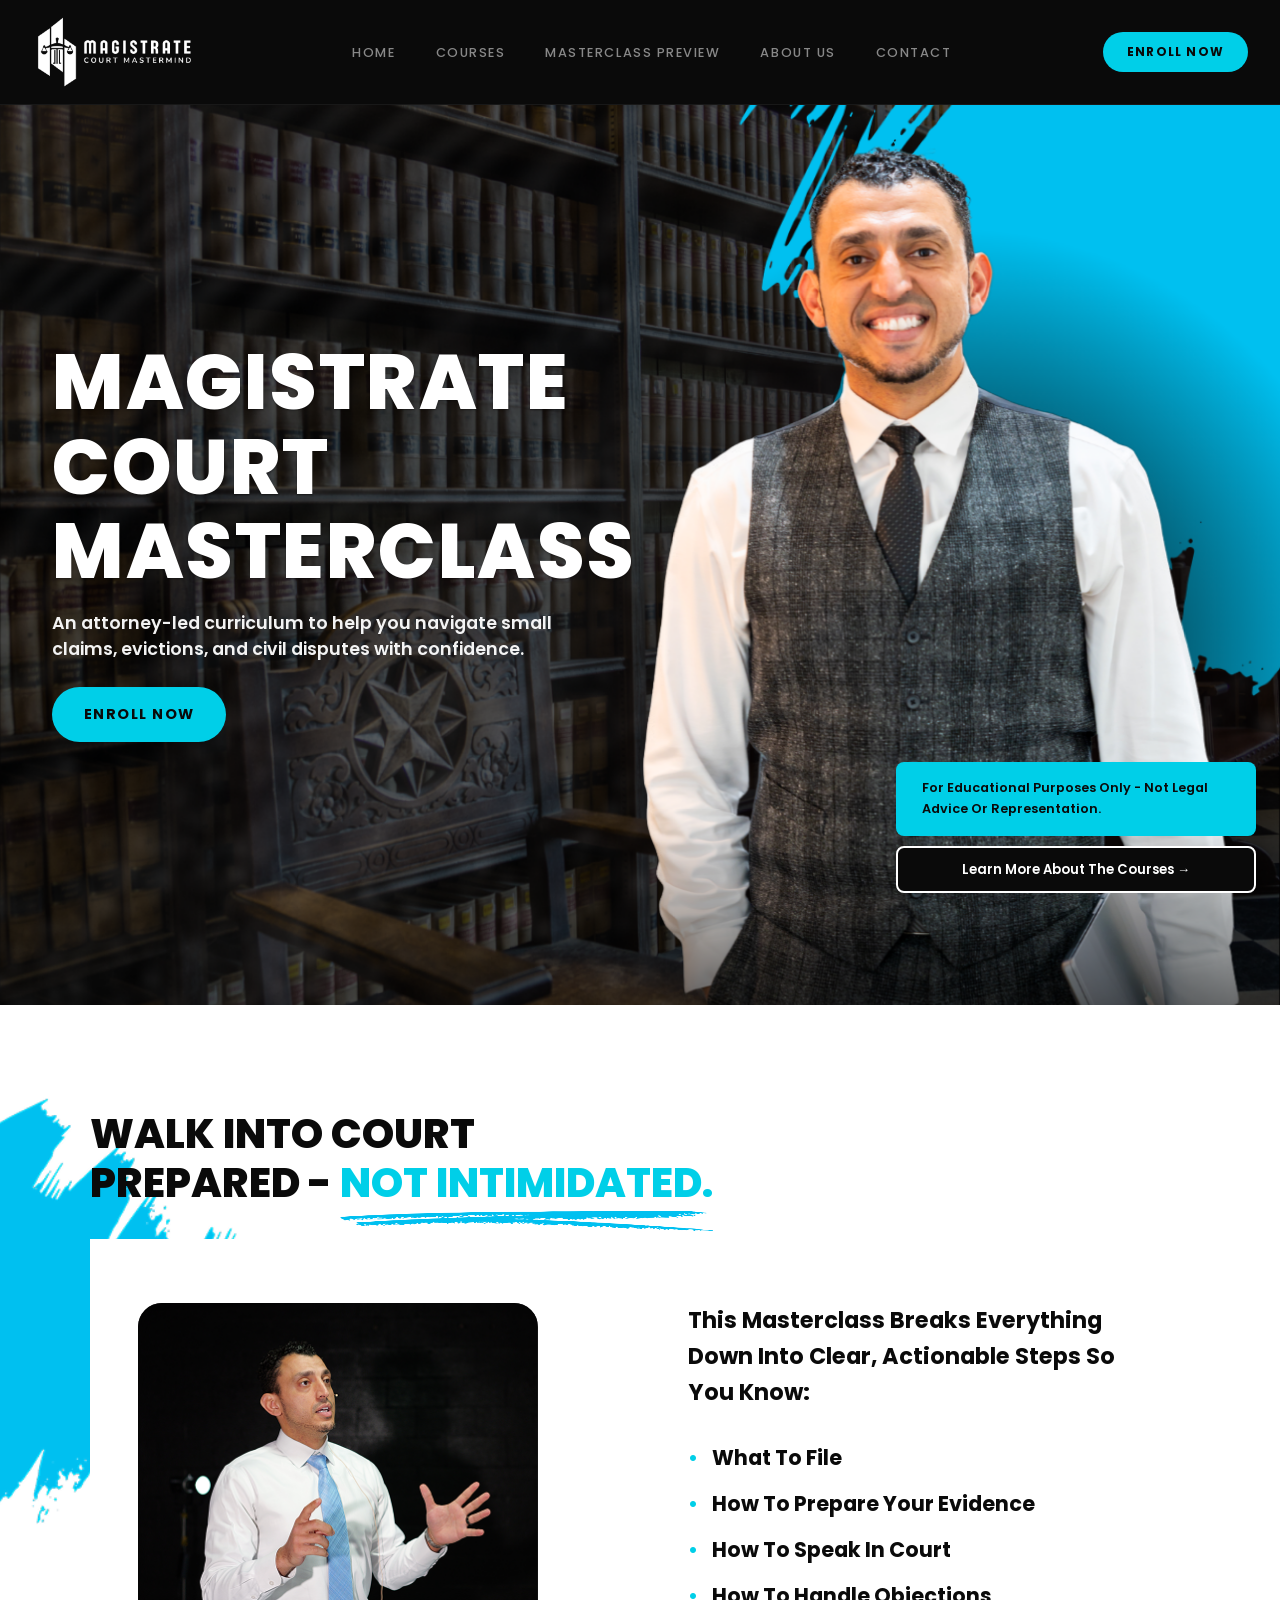
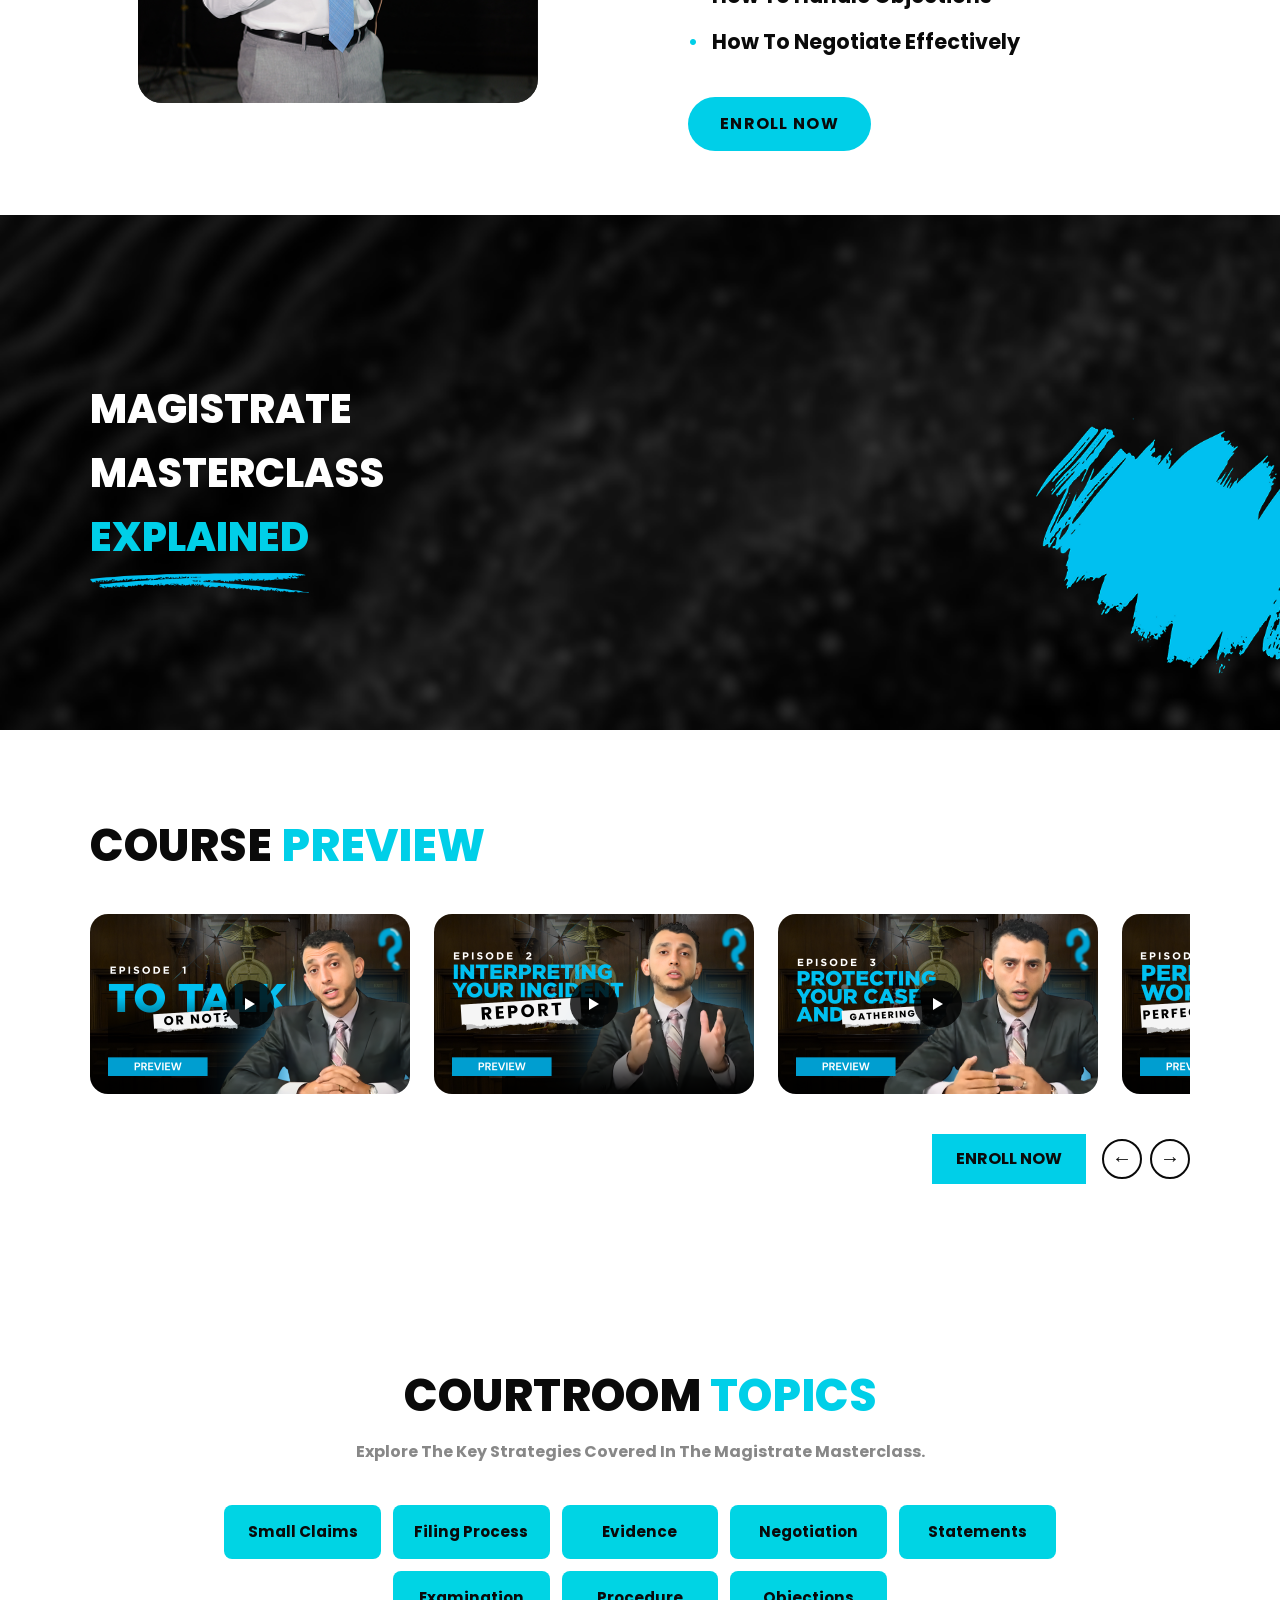
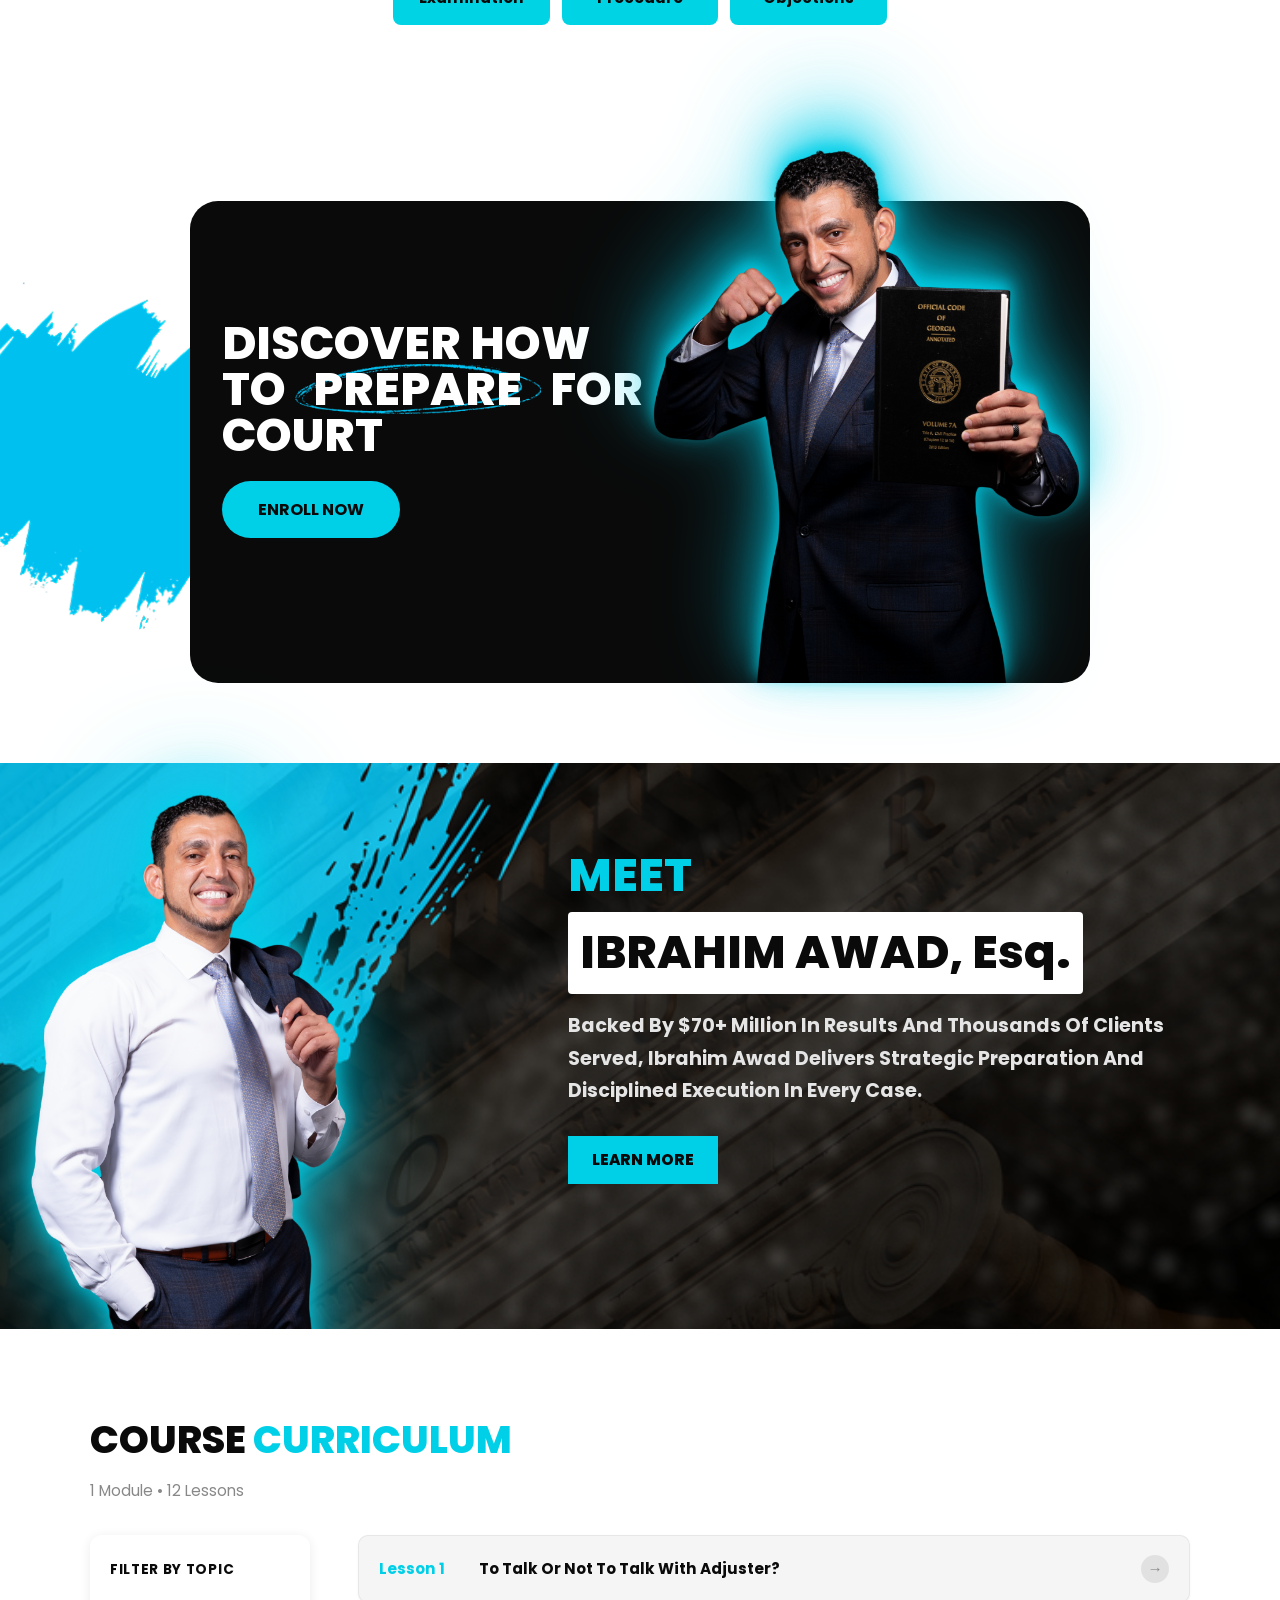
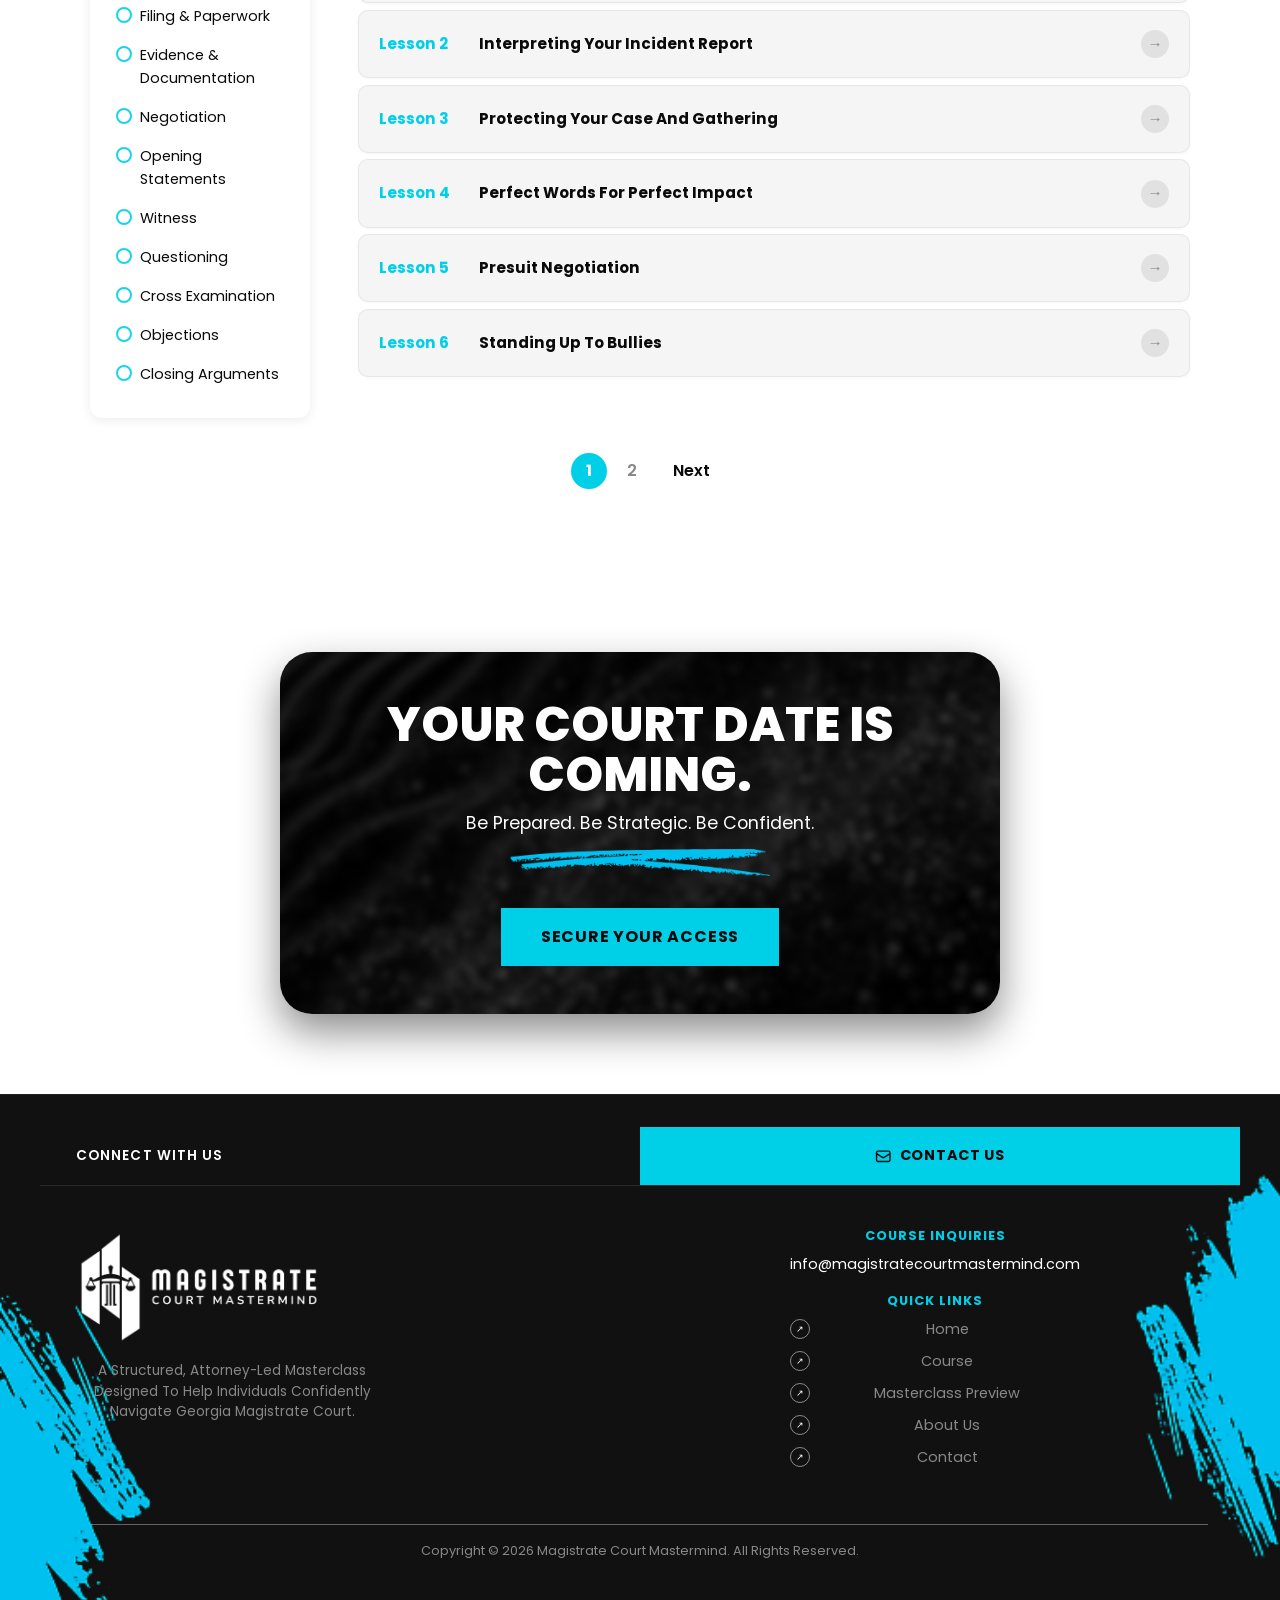
==== commit 382e581e: "changes123123" ====
--- a/index.html
+++ b/index.html
@@ -221,7 +221,7 @@
           <a href="course.html" class="home-discover__btn">ENROLL NOW</a>
         </div>
         <div class="home-discover__right">
-          <img src="assets/images/prepareforcourt.png" alt="Instructor" class="home-discover__img" onerror="this.style.display='none'">
+          <img src="assets/images/14.png" alt="Instructor" class="home-discover__img" onerror="this.style.display='none'">
           <div class="home-discover__img-placeholder"></div>
         </div>
       </div>
@@ -234,9 +234,9 @@
         <div class="home-meet__left">
           <div class="home-meet__portrait-frame">
             <picture>
-              <source media="(max-width: 600px)" srcset="assets/images/ibrahimawad.png">
+              <source media="(max-width: 600px)" srcset="assets/images/15.png">
               <img
-                src="assets/images/ibrahimsuit.png"
+                src="assets/images/15.png"
                 alt="Ibrahim Awad"
                 class="home-meet__portrait"
                 loading="lazy"
--- a/assets/css/style.css
+++ b/assets/css/style.css
@@ -579,6 +579,9 @@
   flex-direction: column;
   align-items: flex-start;
   justify-content: center;
+  /* small left inset so the CTA's pulse glow isn't clipped by
+     .hero__content overflow; heading + button stay aligned together */
+  padding-left: 0.75rem;
 }
 
 .hero__heading {
@@ -617,6 +620,9 @@
   cursor: pointer;
   flex-shrink: 0;
   border-radius: 999px;
+  /* keep the button left-aligned with the text but leave room below
+     so the pulse glow isn't clipped by .hero__content overflow */
+  margin-bottom: 1.5rem;
 }
 
 .hero__btn:hover {
@@ -1170,8 +1176,13 @@
   margin-right: 0;
   margin-top: 0;
   margin-bottom: -68px;
-  transform: translate(-225px, -35px) scale(1);
+  transform: translate(-65px, -36px) scale(1.25);
   transform-origin: bottom center;
+  /* glow offset upward so it hugs the top/sides and fades out at the bottom */
+  filter:
+    drop-shadow(0 -6px 6px rgba(0, 207, 232, 0.9))
+    drop-shadow(0 -14px 18px rgba(0, 207, 232, 0.7))
+    drop-shadow(0 -26px 36px rgba(0, 207, 232, 0.45));
 }
 
 .home-discover__img-placeholder {
@@ -1425,17 +1436,38 @@
   transform: translateY(0);
   z-index: 0;
   pointer-events: none;
+  /* Feather PNG edges so the asset’s square bounds don’t read as a “box” */
+  -webkit-mask-image: radial-gradient(
+    ellipse 52% 52% at 50% 50%,
+    #000 0%,
+    #000 28%,
+    transparent 70%
+  );
+  mask-image: radial-gradient(
+    ellipse 52% 52% at 50% 50%,
+    #000 0%,
+    #000 28%,
+    transparent 70%
+  );
+  -webkit-mask-size: 100% 100%;
+  mask-size: 100% 100%;
+  -webkit-mask-repeat: no-repeat;
+  mask-repeat: no-repeat;
 }
 
 .preview-hero__right::before {
   content: '';
   position: absolute;
-  top: 0;
-  right: 0;
-  bottom: 0;
-  width: 60%;
-  background: radial-gradient(ellipse at 70% 50%, rgba(255,255,255,0.25) 0%, transparent 70%);
+  inset: 0;
+  /* Full-bleed soft highlight — avoids a straight seam from a partial-width layer */
+  background: radial-gradient(
+    ellipse 70% 85% at 68% 42%,
+    rgba(255, 255, 255, 0.22) 0%,
+    rgba(255, 255, 255, 0.08) 38%,
+    transparent 68%
+  );
   pointer-events: none;
+  z-index: 0;
 }
 
 .preview-hero__person {
@@ -1853,7 +1885,11 @@
   object-fit: contain;
   object-position: center bottom;
   transform-origin: center bottom;
-  transform: translate(-14%, 27.5%) scale(1.8);
+  transform: translate(-22%, 27.5%) scale(1.6);
+  filter:
+    drop-shadow(0 0 6px rgba(0, 207, 232, 0.9))
+    drop-shadow(0 0 18px rgba(0, 207, 232, 0.7))
+    drop-shadow(0 0 36px rgba(0, 207, 232, 0.45));
 }
 
 .home-meet__portrait-placeholder {
@@ -3301,6 +3337,7 @@
 .about-features__title {
   font-size: clamp(2.4rem, 4vw, 3.2rem);
   font-weight: 900;
+  line-height: 1.05;
   text-transform: uppercase;
   color: var(--black);
   text-align: center;
@@ -6405,6 +6442,22 @@
     background-repeat: no-repeat !important;
     z-index: 0 !important;
     margin: 0 !important;
+    -webkit-mask-image: radial-gradient(
+      ellipse 52% 52% at 50% 50%,
+      #000 0%,
+      #000 28%,
+      transparent 70%
+    ) !important;
+    mask-image: radial-gradient(
+      ellipse 52% 52% at 50% 50%,
+      #000 0%,
+      #000 28%,
+      transparent 70%
+    ) !important;
+    -webkit-mask-size: 100% 100% !important;
+    mask-size: 100% 100% !important;
+    -webkit-mask-repeat: no-repeat !important;
+    mask-repeat: no-repeat !important;
   }
 
   .preview-hero__right::before {
@@ -6566,6 +6619,22 @@
     background-position: center !important;
     background-repeat: no-repeat !important;
     z-index: 0 !important;
+    -webkit-mask-image: radial-gradient(
+      ellipse 52% 52% at 50% 50%,
+      #000 0%,
+      #000 28%,
+      transparent 70%
+    ) !important;
+    mask-image: radial-gradient(
+      ellipse 52% 52% at 50% 50%,
+      #000 0%,
+      #000 28%,
+      transparent 70%
+    ) !important;
+    -webkit-mask-size: 100% 100% !important;
+    mask-size: 100% 100% !important;
+    -webkit-mask-repeat: no-repeat !important;
+    mask-repeat: no-repeat !important;
   }
 }
 /* ============ ABOUT US HERO MOBILE FIX ============ */
@@ -6668,4 +6737,109 @@
   section {
     margin-bottom: 0 !important;
   }
+}
+
+/* ============ HERO ENTRANCE ANIMATIONS ============ */
+@keyframes hero-rise {
+  from {
+    opacity: 0;
+    transform: translateY(34px);
+  }
+  to {
+    opacity: 1;
+    transform: translateY(0);
+  }
+}
+
+@keyframes hero-person-in {
+  from {
+    opacity: 0;
+    transform: translateY(110px) scale(1.15);
+  }
+  to {
+    opacity: 1;
+    transform: translateY(72px) scale(1.15);
+  }
+}
+
+@keyframes hero-float {
+  0%,
+  100% {
+    transform: translateY(72px) scale(1.15);
+  }
+  50% {
+    transform: translateY(60px) scale(1.155);
+  }
+}
+
+@keyframes hero-card-in {
+  from {
+    opacity: 0;
+    transform: translateX(40px);
+  }
+  to {
+    opacity: 1;
+    transform: translateX(0);
+  }
+}
+
+@keyframes hero-btn-pulse {
+  0%,
+  100% {
+    filter: drop-shadow(0 0 4px rgba(0, 207, 232, 0.35));
+  }
+  50% {
+    filter: drop-shadow(0 0 14px rgba(0, 207, 232, 0.85));
+  }
+}
+
+/* Staggered entrance for the text column */
+.hero__heading,
+.hero__subtext,
+.hero__btn {
+  opacity: 0;
+  animation: hero-rise 0.9s cubic-bezier(0.22, 1, 0.36, 1) forwards;
+}
+
+.hero__heading {
+  animation-delay: 0.15s;
+}
+
+.hero__subtext {
+  animation-delay: 0.4s;
+}
+
+.hero__btn {
+  animation-delay: 0.65s;
+}
+
+/* CTA gets a recurring glow pulse once it has settled in */
+.hero__btn {
+  animation:
+    hero-rise 0.9s cubic-bezier(0.22, 1, 0.36, 1) 0.65s forwards,
+    hero-btn-pulse 2.6s ease-out 1.8s infinite;
+}
+
+/* Person cutout: slides up on load, then gently floats */
+.hero__person {
+  animation:
+    hero-person-in 1.1s cubic-bezier(0.22, 1, 0.36, 1) 0.2s both,
+    hero-float 6s ease-in-out 1.3s infinite;
+}
+
+/* Bottom-right notice + button ease in from the side */
+.hero__bottom-right {
+  opacity: 0;
+  animation: hero-card-in 0.8s cubic-bezier(0.22, 1, 0.36, 1) 0.85s forwards;
+}
+
+@media (prefers-reduced-motion: reduce) {
+  .hero__heading,
+  .hero__subtext,
+  .hero__btn,
+  .hero__person,
+  .hero__bottom-right {
+    animation: none !important;
+    opacity: 1 !important;
+  }
 }
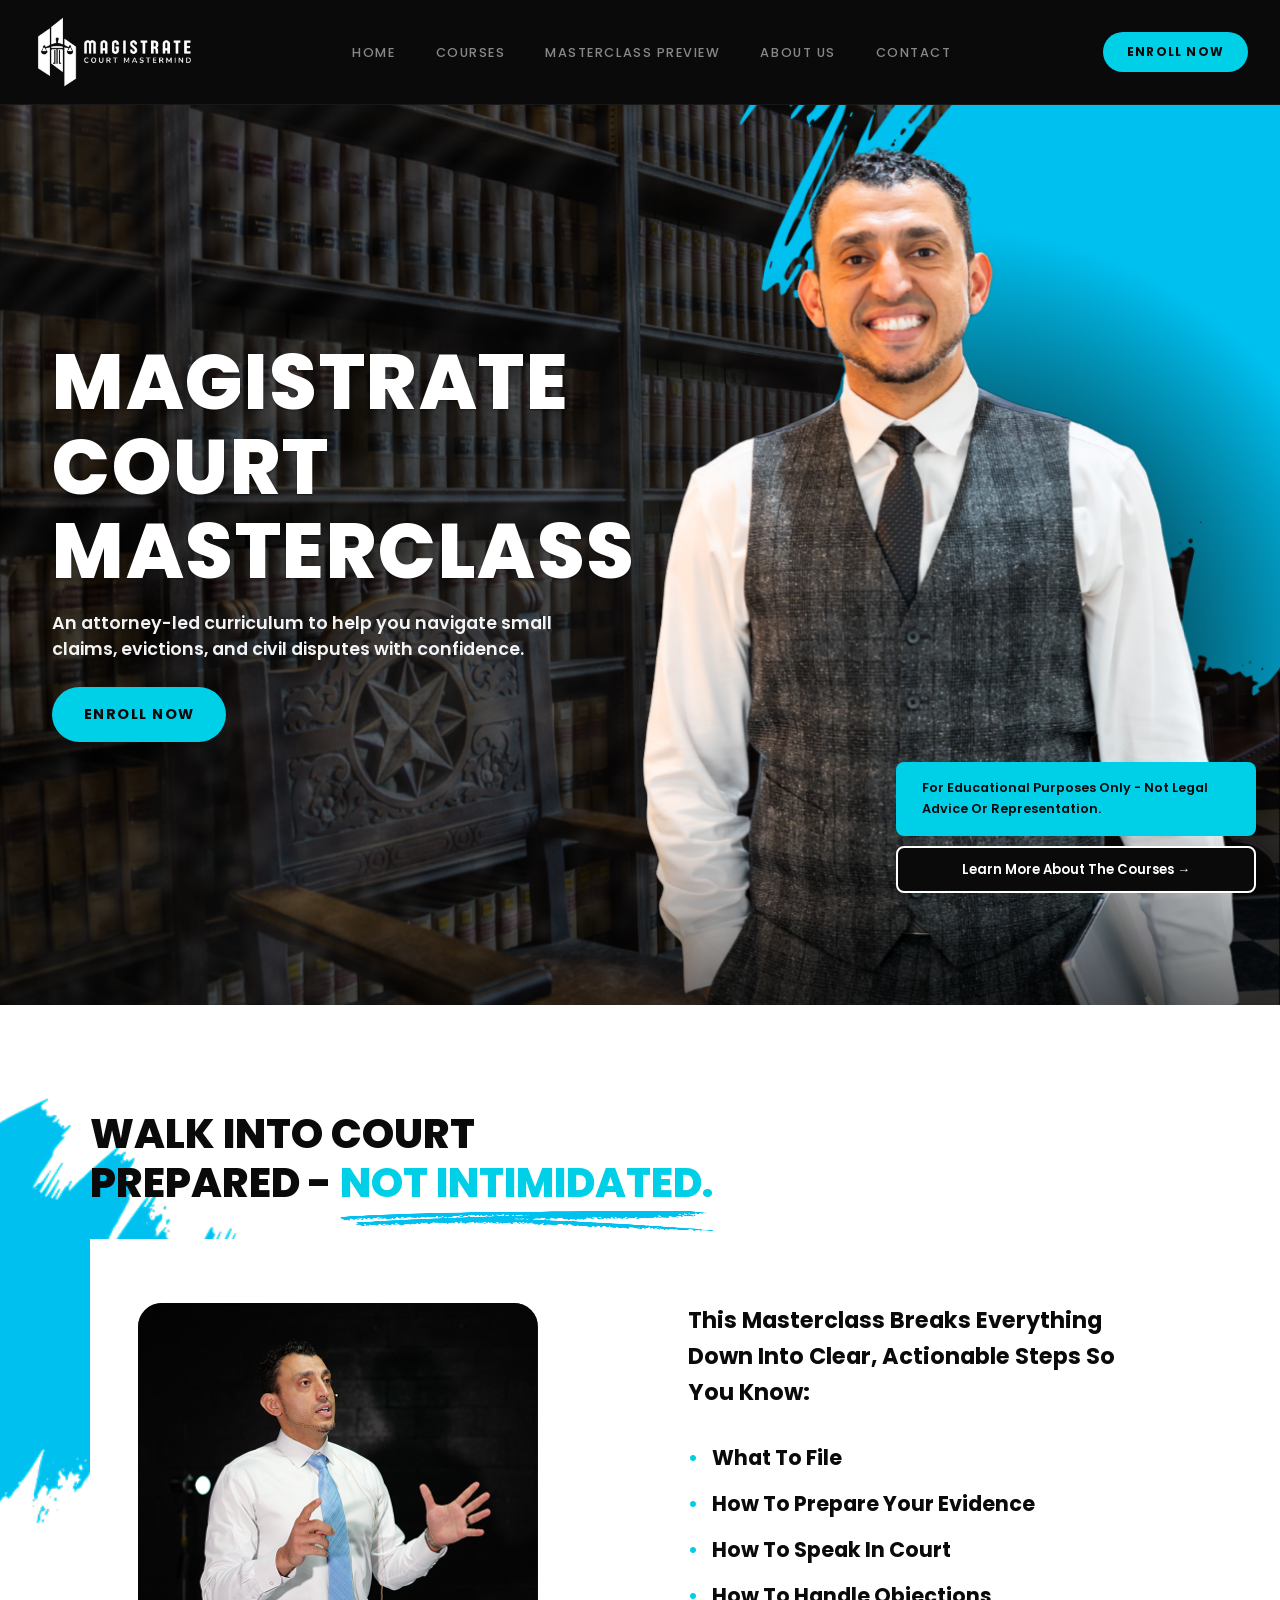
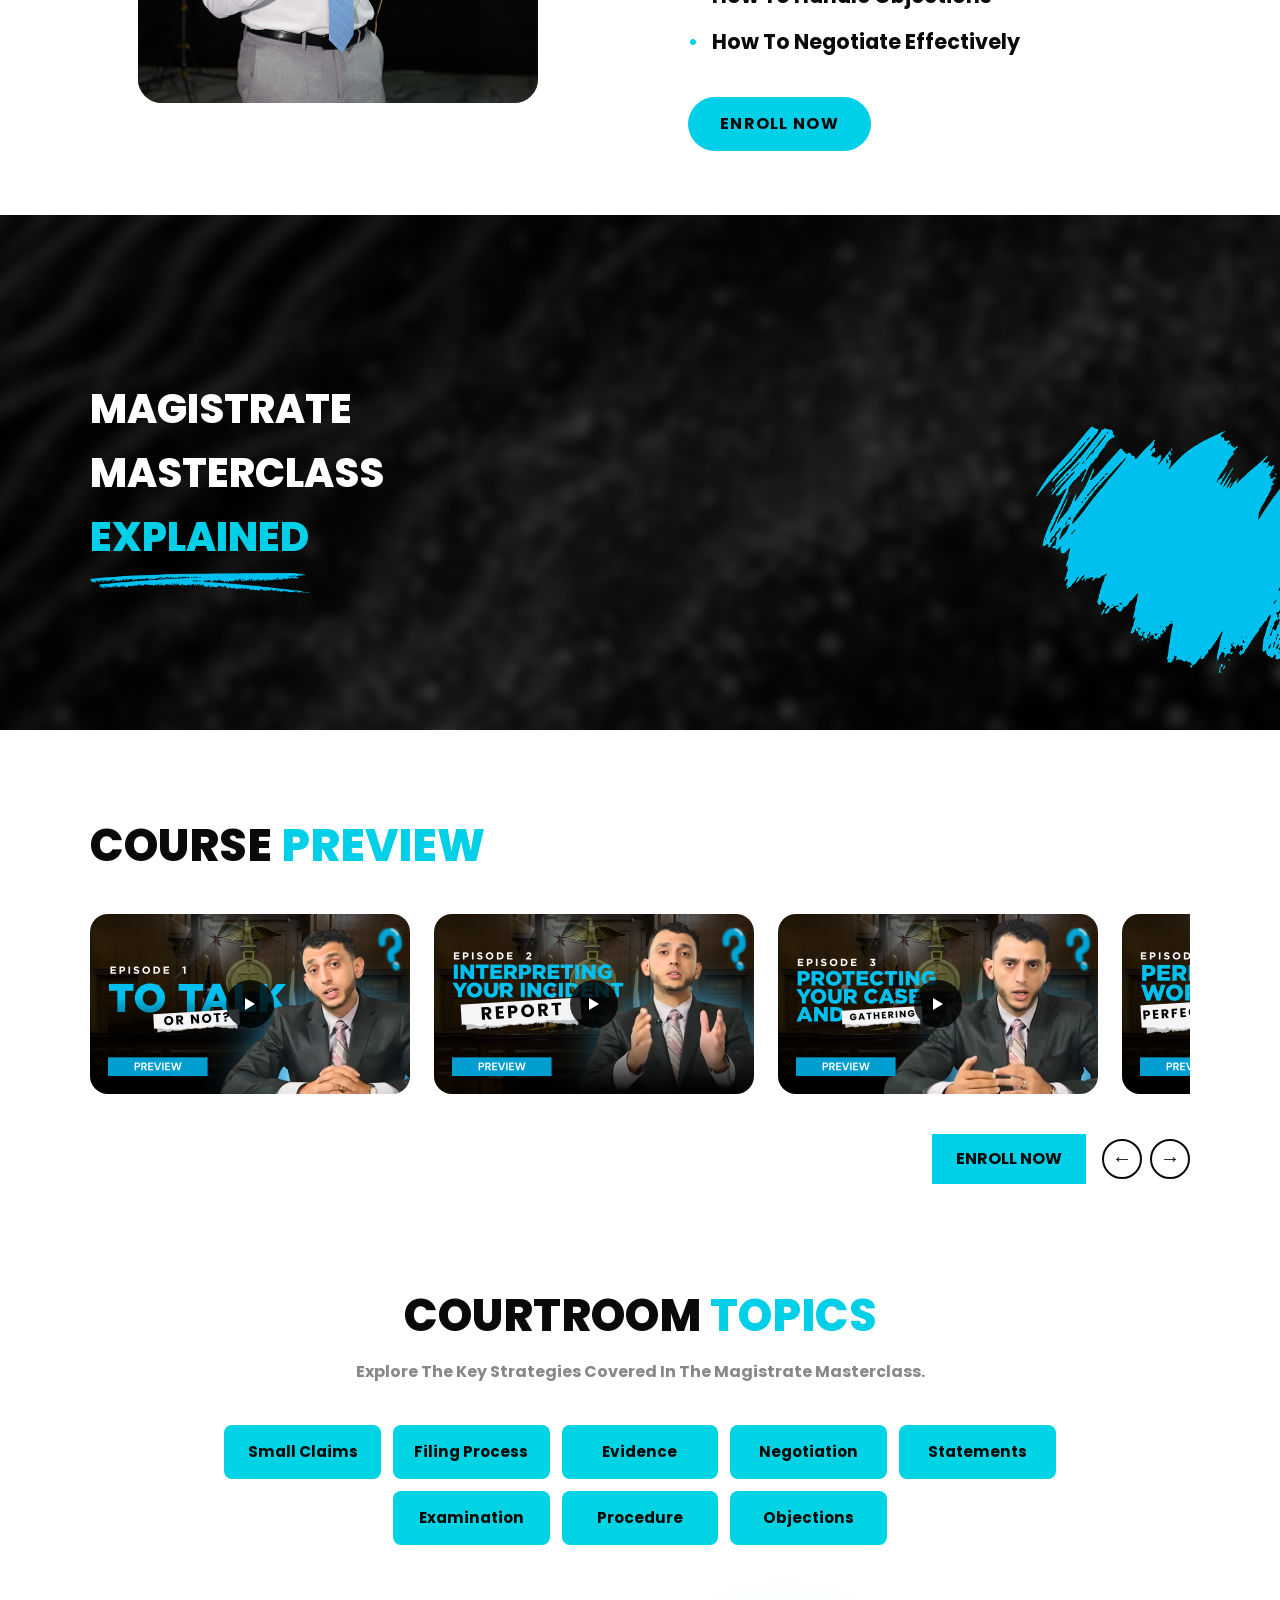
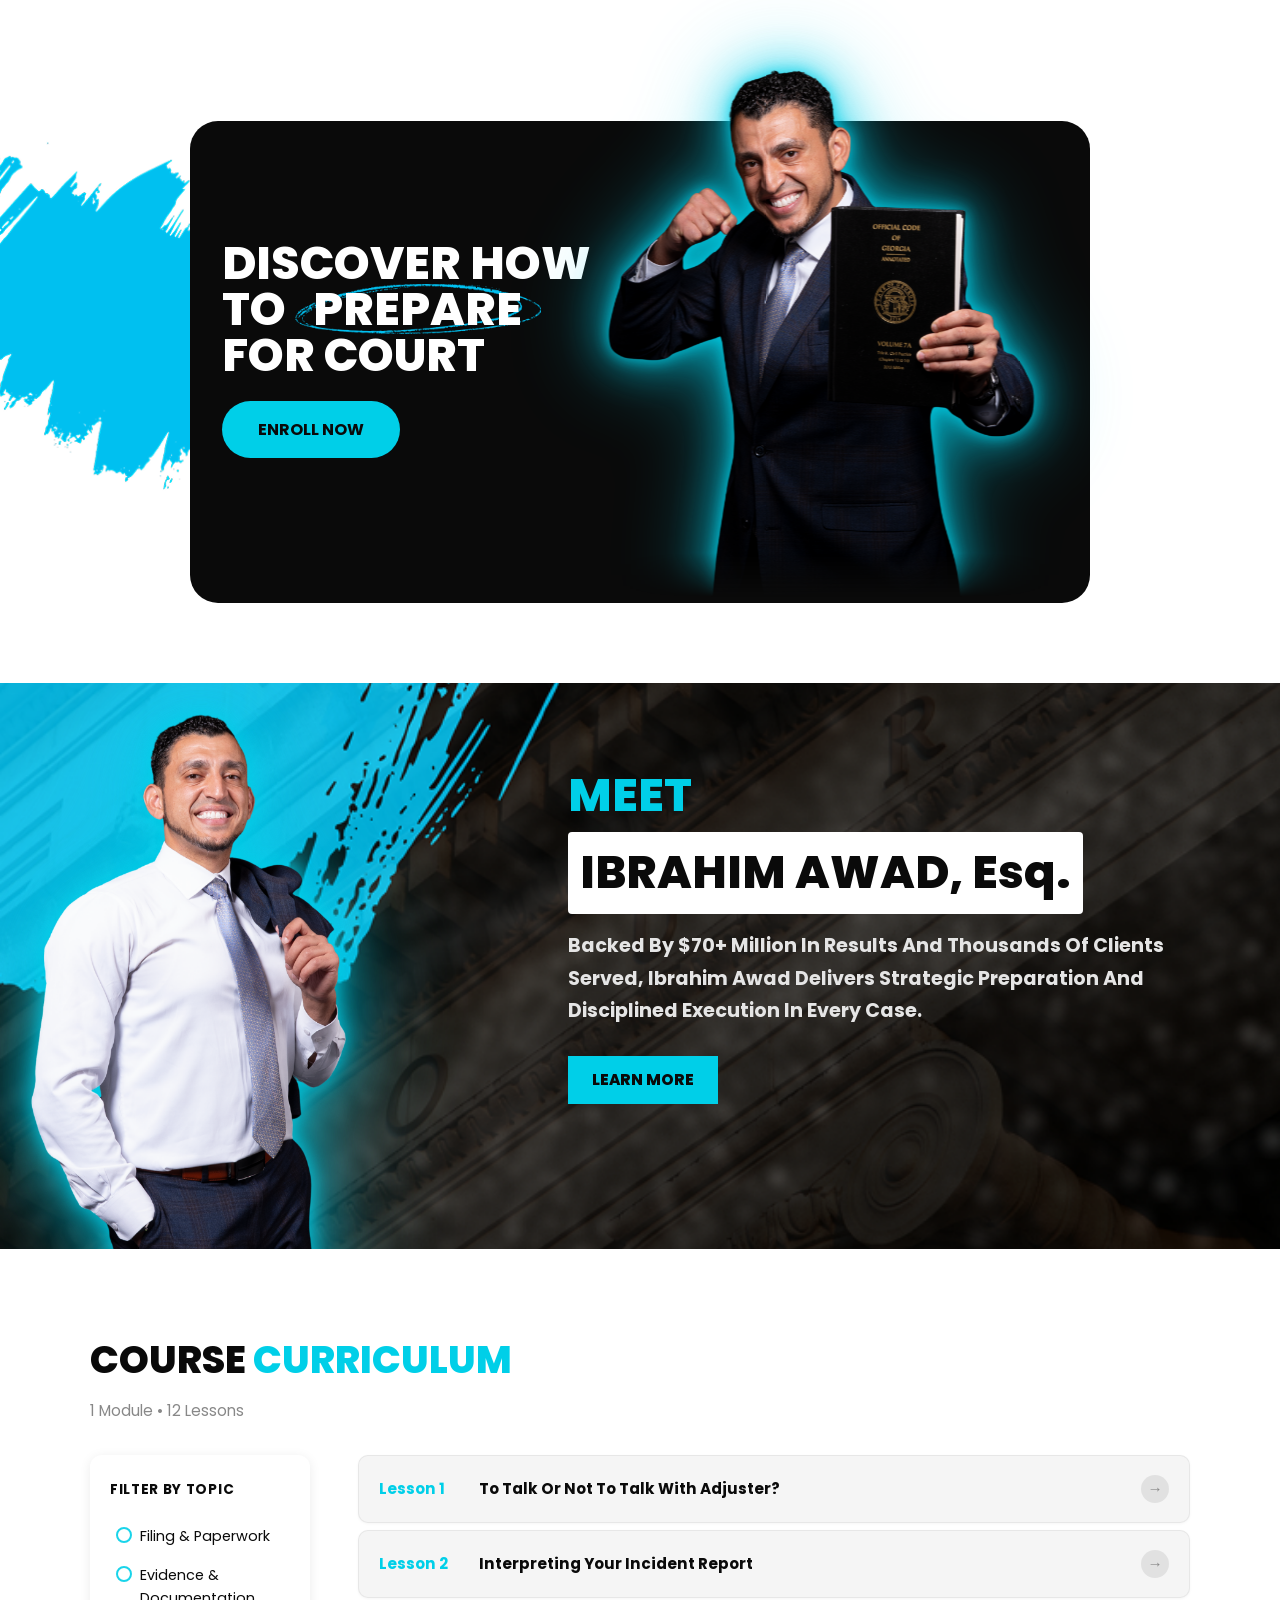
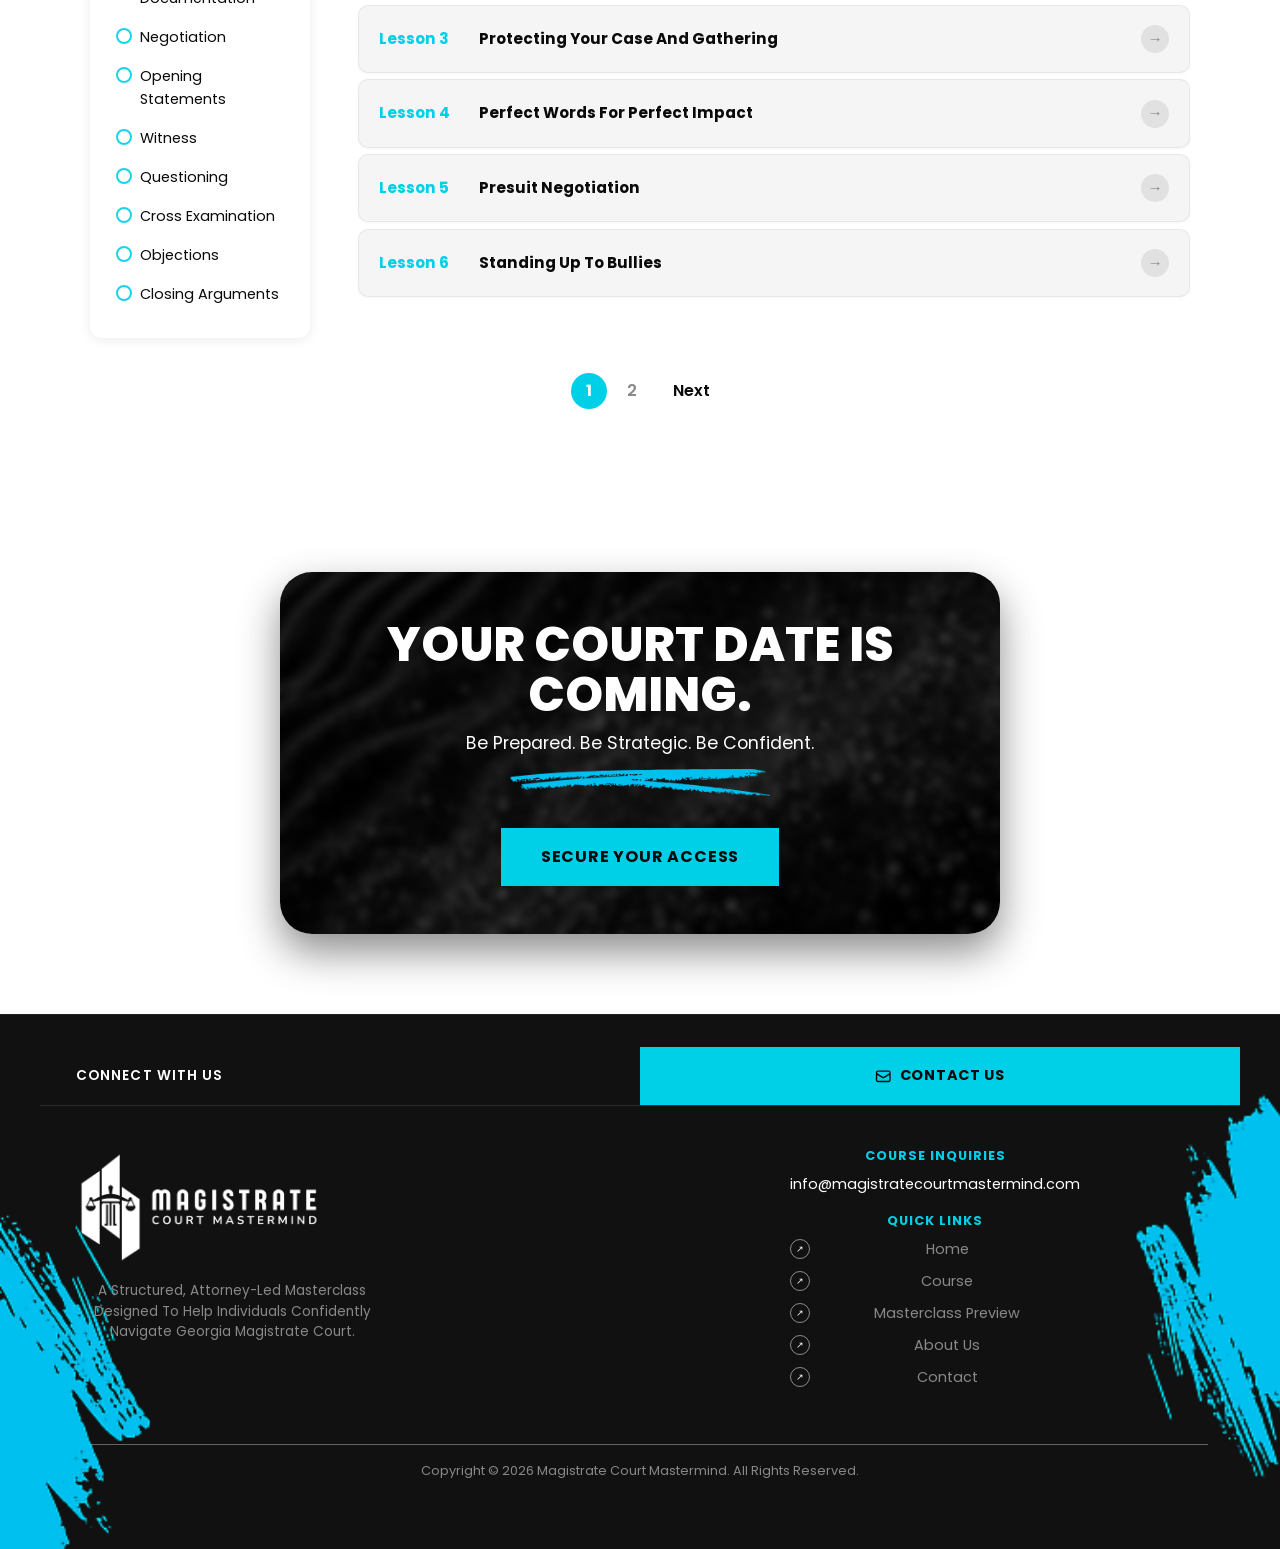
==== commit a2c6a31a: "changes123123" ====
--- a/index.html
+++ b/index.html
@@ -215,8 +215,8 @@
         <div class="home-discover__left">
           <h2 class="home-discover__title">
             <span class="home-discover__line">DISCOVER HOW</span>
-            <span class="home-discover__line">TO <span class="home-discover__title-encircle">PREPARE</span> FOR</span>
-            <span class="home-discover__line">COURT</span>
+            <span class="home-discover__line">TO <span class="home-discover__title-encircle">PREPARE</span></span>
+            <span class="home-discover__line">FOR COURT</span>
           </h2>
           <a href="course.html" class="home-discover__btn">ENROLL NOW</a>
         </div>
--- a/assets/css/style.css
+++ b/assets/css/style.css
@@ -947,7 +947,7 @@
 .home-topics {
   position: relative;
   background: var(--white);
-  padding: 6rem 2rem;
+  padding: 1rem 2rem 6rem;
 }
 
 /* courtroomdesign brush now handled in Discover section */
@@ -1083,18 +1083,19 @@
   position: relative;
   background: var(--white);
   padding: 5rem 2rem;
+  z-index: 2; /* sit above the following section so its bg can't bleed up */
 }
 
 .home-discover__brush {
   position: absolute;
-  top: 60%;
-  left: 0;
-  transform: translate(-16%, -60%);
+  top: 275px;
+  left: 0px;
+  transform: translateY(-50%);
   width: 800px;
   height: 500px;
   background-image: url('../images/courtroomdesign.png');
   background-size: contain;
-  background-position: center;
+  background-position: left center;
   background-repeat: no-repeat;
   pointer-events: none;
 }
@@ -1176,13 +1177,17 @@
   margin-right: 0;
   margin-top: 0;
   margin-bottom: -68px;
-  transform: translate(-65px, -36px) scale(1.25);
+  transform: translate(-58px, -36px) scale(1.25);
   transform-origin: bottom center;
-  /* glow offset upward so it hugs the top/sides and fades out at the bottom */
+  /* balanced glow, even on head and both sides */
   filter:
-    drop-shadow(0 -6px 6px rgba(0, 207, 232, 0.9))
-    drop-shadow(0 -14px 18px rgba(0, 207, 232, 0.7))
-    drop-shadow(0 -26px 36px rgba(0, 207, 232, 0.45));
+    drop-shadow(0 0 6px rgba(0, 207, 232, 0.9))
+    drop-shadow(0 0 18px rgba(0, 207, 232, 0.7))
+    drop-shadow(0 0 34px rgba(0, 207, 232, 0.45));
+  /* fade the lower portion out so the glow doesn't pool at the bottom
+     (the body below this point is cropped by the card anyway) */
+  -webkit-mask-image: linear-gradient(to bottom, #000 92%, transparent 99%);
+          mask-image: linear-gradient(to bottom, #000 92%, transparent 99%);
 }
 
 .home-discover__img-placeholder {
@@ -6842,4 +6847,4 @@
     animation: none !important;
     opacity: 1 !important;
   }
-}+}
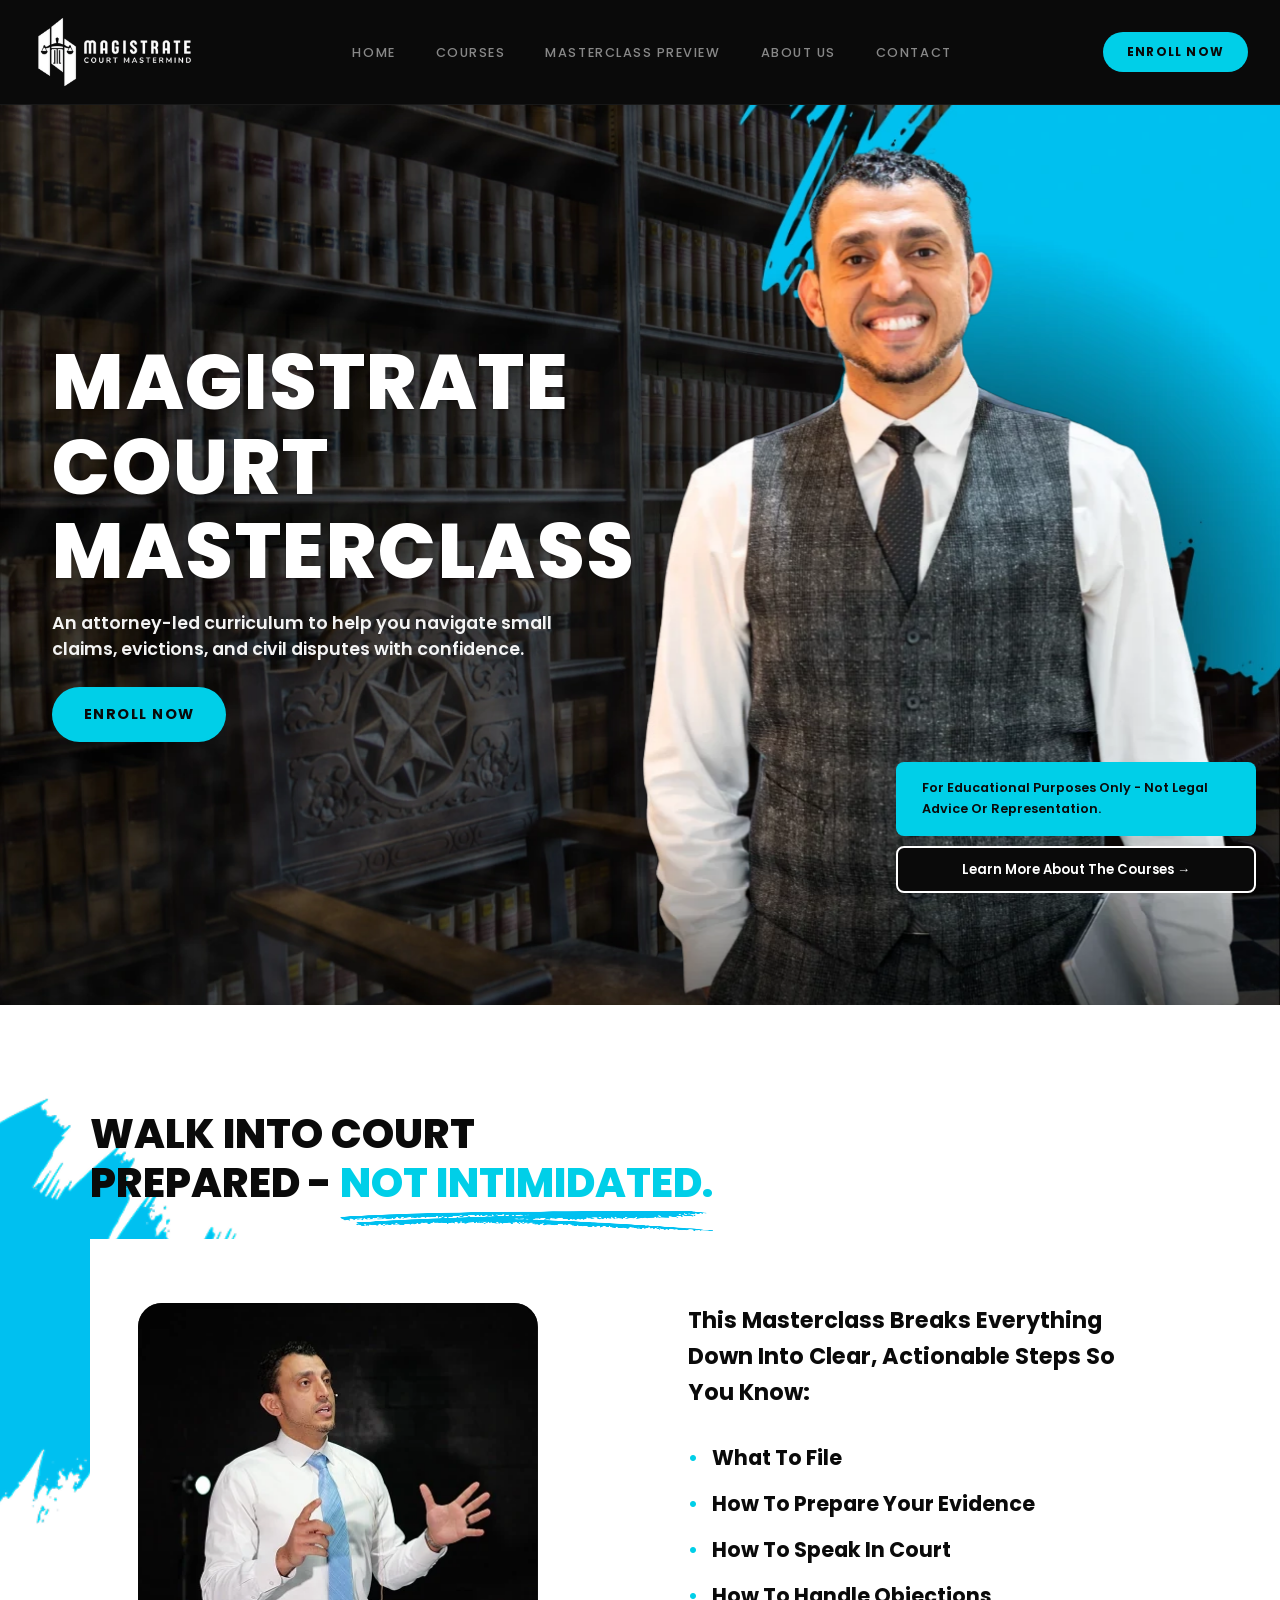
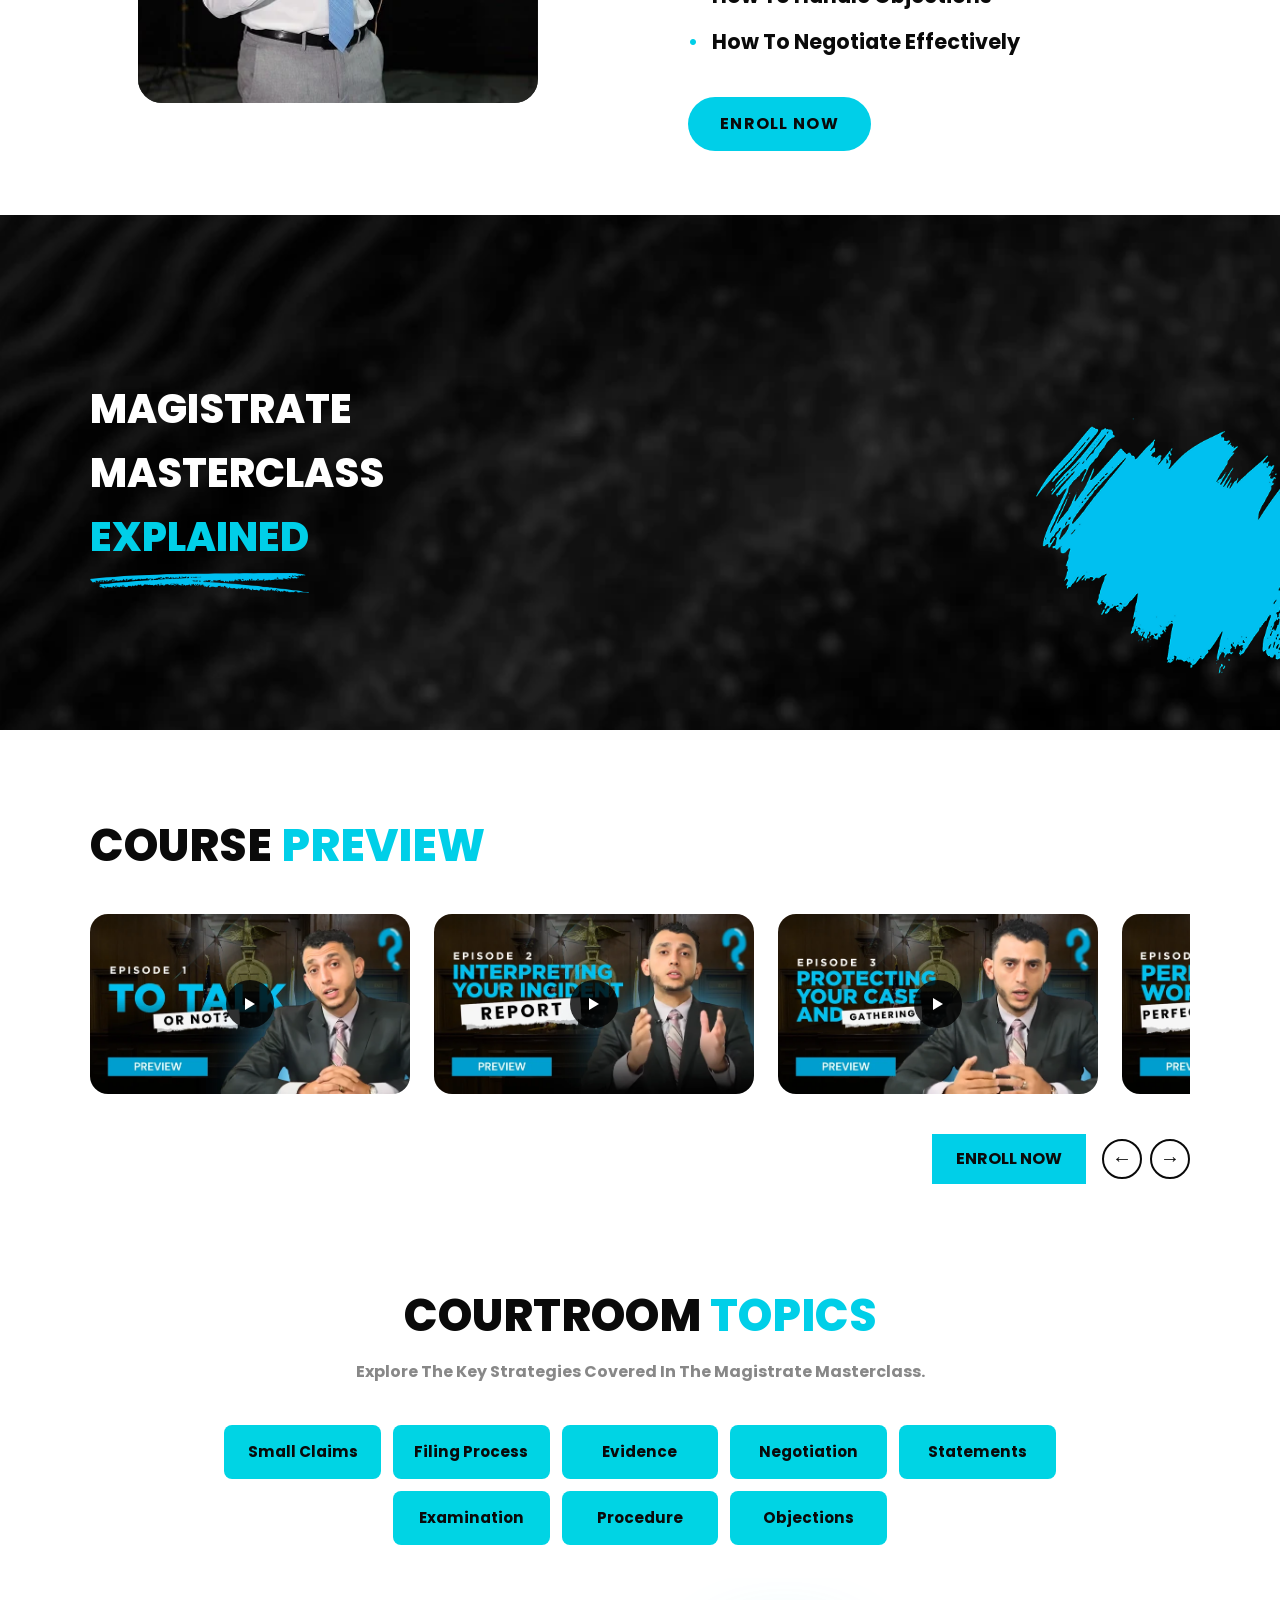
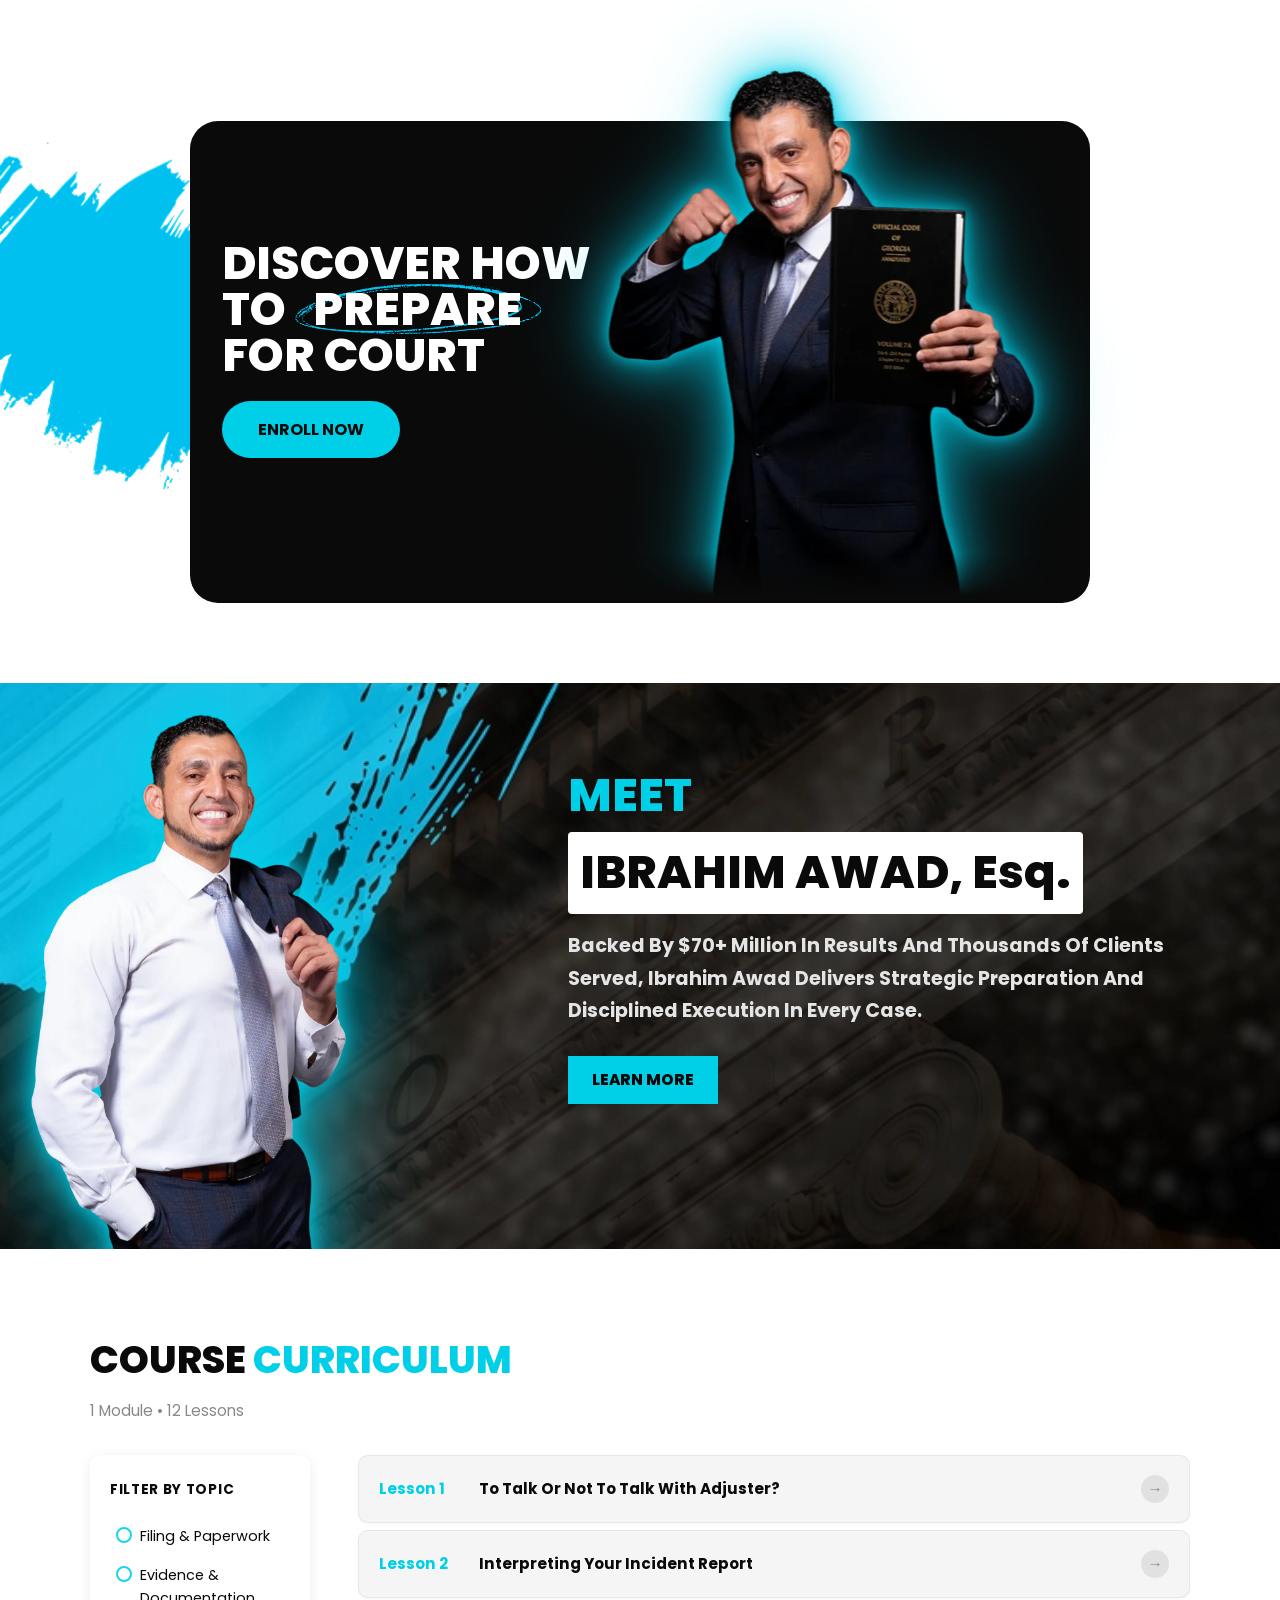
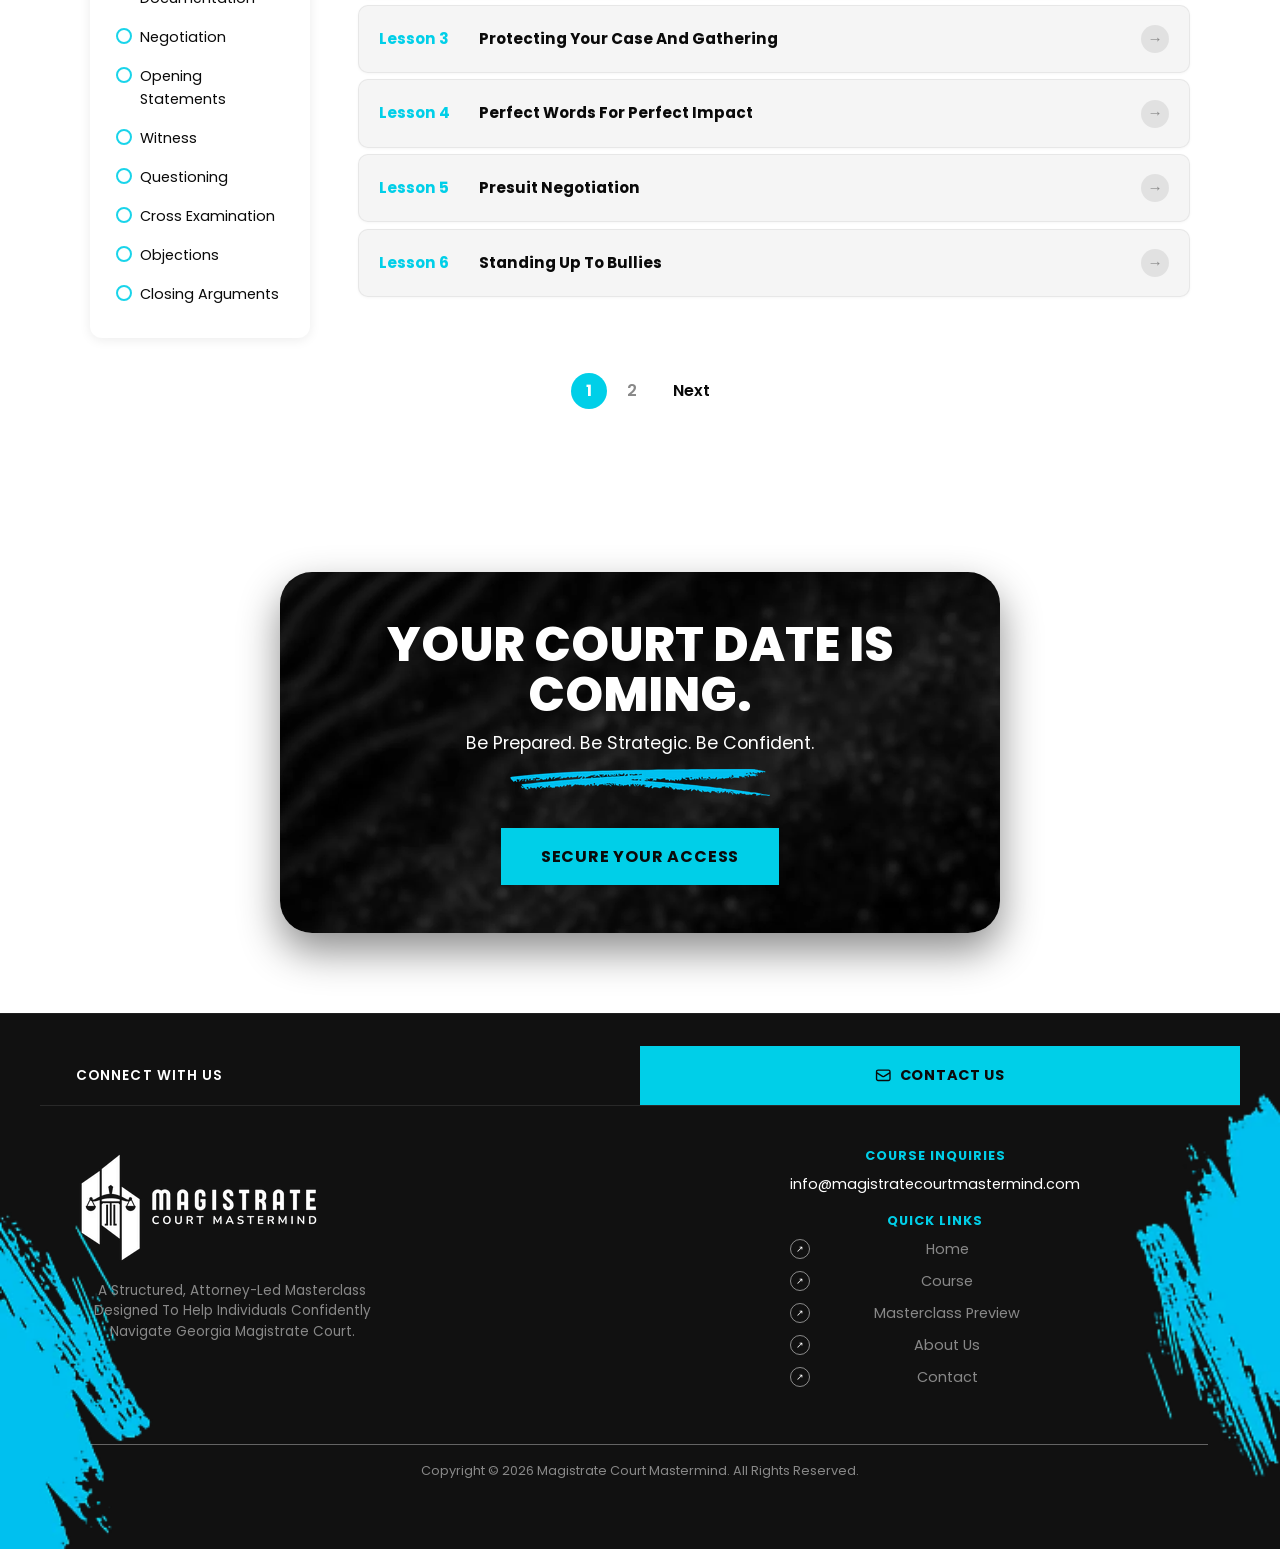
==== commit f7138d34: "changes" ====
--- a/index.html
+++ b/index.html
@@ -7,19 +7,46 @@
   <meta name="keywords" content="magistrate court, small claims, eviction, civil disputes, legal education, attorney-led">
   <meta name="author" content="Magistrate Court Mastermind">
   <title>Magistrate Court Mastermind | Attorney-Led Legal Education</title>
-  <link rel="stylesheet" href="assets/css/style.css?v=ff7b737">
-  <link rel="stylesheet" href="https://cdnjs.cloudflare.com/ajax/libs/font-awesome/6.5.1/css/all.min.css">
+  <!-- Canonical URL and social sharing metadata -->
+  <link rel="canonical" href="https://www.magistratecourtmastermind.com/">
+  <meta property="og:type" content="website">
+  <meta property="og:site_name" content="Magistrate Court Mastermind">
+  <meta property="og:locale" content="en_US">
+  <meta property="og:url" content="https://www.magistratecourtmastermind.com/">
+  <meta property="og:title" content="Magistrate Court Mastermind | Attorney-Led Legal Education">
+  <meta property="og:description" content="Magistrate Court Masterclass - An Attorney-Led Curriculum To Help You Navigate Small Claims, Evictions, And Civil Disputes With Confidence.">
+  <meta property="og:image" content="https://www.magistratecourtmastermind.com/assets/images/aboutushero.png">
+  <meta property="og:image:width" content="1920">
+  <meta property="og:image:height" content="1080">
+  <meta property="og:image:alt" content="Ibrahim Awad teaching the Magistrate Court Masterclass">
+  <meta name="twitter:card" content="summary_large_image">
+  <meta name="twitter:title" content="Magistrate Court Mastermind | Attorney-Led Legal Education">
+  <meta name="twitter:description" content="Magistrate Court Masterclass - An Attorney-Led Curriculum To Help You Navigate Small Claims, Evictions, And Civil Disputes With Confidence.">
+  <meta name="twitter:image" content="https://www.magistratecourtmastermind.com/assets/images/aboutushero.png">
+  <!-- End canonical and social metadata -->
+  <link rel="icon" href="favicon.ico" sizes="any">
+  <link rel="icon" type="image/png" sizes="32x32" href="assets/images/favicon-32x32.webp">
+  <link rel="icon" type="image/png" sizes="16x16" href="assets/images/favicon-16x16.webp">
+  <link rel="apple-touch-icon" href="assets/images/apple-touch-icon.webp">
+  <link rel="preload" as="image" href="assets/images/hero-image-final-1366w.webp" imagesrcset="assets/images/hero-image-final-160w.webp 160w, assets/images/hero-image-final-200w.webp 200w, assets/images/hero-image-final-260w.webp 260w, assets/images/hero-image-final-320w.webp 320w, assets/images/hero-image-final-400w.webp 400w, assets/images/hero-image-final-440w.webp 440w, assets/images/hero-image-final-480w.webp 480w, assets/images/hero-image-final-520w.webp 520w, assets/images/hero-image-final-600w.webp 600w, assets/images/hero-image-final-720w.webp 720w, assets/images/hero-image-final-800w.webp 800w, assets/images/hero-image-final-880w.webp 880w, assets/images/hero-image-final-960w.webp 960w, assets/images/hero-image-final-1120w.webp 1120w, assets/images/hero-image-final-1366w.webp 1366w" imagesizes="(max-width: 767px) 100vw, 1374px" fetchpriority="high" />
+  <link rel="preconnect" href="https://fonts.googleapis.com">
+  <link rel="preconnect" href="https://fonts.gstatic.com" crossorigin>
+  <link rel="preconnect" href="https://cdnjs.cloudflare.com">
+  <link rel="stylesheet" href="https://fonts.googleapis.com/css2?family=Poppins:wght@400;500;600;700;800&display=swap">
+  <link rel="stylesheet" href="assets/css/style.min.css">
+  <link rel="stylesheet" href="https://cdnjs.cloudflare.com/ajax/libs/font-awesome/6.5.1/css/all.min.css" media="print" onload="this.media='all';this.onload=null">
+  <noscript><link rel="stylesheet" href="https://cdnjs.cloudflare.com/ajax/libs/font-awesome/6.5.1/css/all.min.css"></noscript>
 </head>
 <body>
   <div class="page-loader">
     <div class="page-loader__inner">
       <div class="page-loader__ring"></div>
-      <img src="assets/images/magistratelogo1.png" alt="Magistrate Court Mastermind" class="page-loader__logo">
+      <img src="assets/images/magistratelogo1-577w.webp" alt="Magistrate Court Mastermind" class="page-loader__logo" width="577" height="273" srcset="assets/images/magistratelogo1-160w.webp 160w, assets/images/magistratelogo1-200w.webp 200w, assets/images/magistratelogo1-260w.webp 260w, assets/images/magistratelogo1-320w.webp 320w, assets/images/magistratelogo1-400w.webp 400w, assets/images/magistratelogo1-440w.webp 440w, assets/images/magistratelogo1-480w.webp 480w, assets/images/magistratelogo1-520w.webp 520w, assets/images/magistratelogo1-577w.webp 577w" sizes="(max-width: 767px) 53vw, 220px" loading="lazy" decoding="async">
     </div>
   </div>
   <header class="header">
-    <a href="index.html" class="header__logo">
-      <img src="assets/images/magistratelogo1.png" alt="Magistrate Court Mastermind" class="header__logo-img">
+    <a href="/" class="header__logo">
+      <img src="assets/images/magistratelogo1-577w.webp" alt="Magistrate Court Mastermind" class="header__logo-img" width="577" height="273" srcset="assets/images/magistratelogo1-160w.webp 160w, assets/images/magistratelogo1-200w.webp 200w, assets/images/magistratelogo1-260w.webp 260w, assets/images/magistratelogo1-320w.webp 320w, assets/images/magistratelogo1-400w.webp 400w, assets/images/magistratelogo1-440w.webp 440w, assets/images/magistratelogo1-480w.webp 480w, assets/images/magistratelogo1-520w.webp 520w, assets/images/magistratelogo1-577w.webp 577w" sizes="(max-width: 767px) 26vw, 169px" loading="lazy" decoding="async">
     </a>
     <button
       class="header__toggle"
@@ -34,24 +61,24 @@
     </button>
     <nav>
       <ul class="header__nav" id="primary-navigation">
-        <li><a href="index.html" class="nav-active">HOME</a></li>
-        <li><a href="course.html">COURSES</a></li>
-        <li><a href="masterclass-preview.html">MASTERCLASS PREVIEW</a></li>
-        <li><a href="about.html">ABOUT US</a></li>
-        <li><a href="contact.html">CONTACT</a></li>
+        <li><a href="/" class="nav-active">HOME</a></li>
+        <li><a href="/course">COURSES</a></li>
+        <li><a href="/masterclass-preview">MASTERCLASS PREVIEW</a></li>
+        <li><a href="/about">ABOUT US</a></li>
+        <li><a href="/contact">CONTACT</a></li>
       </ul>
     </nav>
-    <a href="course.html" class="header__cta">ENROLL NOW</a>
+    <a href="/course" class="header__cta">ENROLL NOW</a>
     <div class="header__mobile-menu" data-nav-target="primary-navigation">
       <nav class="header__mobile-nav" aria-label="Primary">
         <ul class="header__mobile-list">
-          <li><a href="index.html">HOME</a></li>
-          <li><a href="course.html">COURSES</a></li>
-          <li><a href="masterclass-preview.html">MASTERCLASS PREVIEW</a></li>
-          <li><a href="about.html">ABOUT US</a></li>
-          <li><a href="contact.html">CONTACT</a></li>
+          <li><a href="/">HOME</a></li>
+          <li><a href="/course">COURSES</a></li>
+          <li><a href="/masterclass-preview">MASTERCLASS PREVIEW</a></li>
+          <li><a href="/about">ABOUT US</a></li>
+          <li><a href="/contact">CONTACT</a></li>
         </ul>
-        <a href="course.html" class="header__mobile-cta">ENROLL NOW</a>
+        <a href="/course" class="header__mobile-cta">ENROLL NOW</a>
       </nav>
     </div>
   </header>
@@ -62,14 +89,14 @@
         <div class="hero__left">
           <h1 class="hero__heading">MAGISTRATE COURT MASTERCLASS</h1>
           <p class="hero__subtext">An attorney-led curriculum to help you navigate small claims, evictions, and civil disputes with confidence.</p>
-          <a href="course.html" class="hero__btn">ENROLL NOW</a>
+          <a href="/course" class="hero__btn">ENROLL NOW</a>
         </div>
       </div>
       <div class="hero__bottom-right">
         <div class="hero__card">For Educational Purposes Only - Not Legal Advice Or Representation.</div>
-        <a href="course.html" class="hero__learn-more">Learn More About The Courses &#8594;</a>
-      </div>
-      <img src="assets/images/hero-image-final.png" alt="Course Instructor" class="hero__person" width="400" height="520" onerror="this.style.display='none';">
+        <a href="/course" class="hero__learn-more">Learn More About The Courses &#8594;</a>
+      </div>
+      <img src="assets/images/hero-image-final-1366w.webp" alt="Course Instructor" class="hero__person" width="1366" height="1029" onerror="this.style.display='none';" srcset="assets/images/hero-image-final-160w.webp 160w, assets/images/hero-image-final-200w.webp 200w, assets/images/hero-image-final-260w.webp 260w, assets/images/hero-image-final-320w.webp 320w, assets/images/hero-image-final-400w.webp 400w, assets/images/hero-image-final-440w.webp 440w, assets/images/hero-image-final-480w.webp 480w, assets/images/hero-image-final-520w.webp 520w, assets/images/hero-image-final-600w.webp 600w, assets/images/hero-image-final-720w.webp 720w, assets/images/hero-image-final-800w.webp 800w, assets/images/hero-image-final-880w.webp 880w, assets/images/hero-image-final-960w.webp 960w, assets/images/hero-image-final-1120w.webp 1120w, assets/images/hero-image-final-1366w.webp 1366w" sizes="(max-width: 767px) 100vw, 1374px">
     </section>
 
     <!-- Walk Into Court Prepared -->
@@ -83,7 +110,7 @@
         </div>
         <div class="home-prepared__left">
           <div class="home-prepared__img-wrap">
-            <img src="assets/images/walkintocourt.png" alt="Court preparation" class="home-prepared__img" onerror="this.style.display='none'">
+            <img src="assets/images/walkintocourt-402w.webp" alt="Court preparation" class="home-prepared__img" onerror="this.style.display='none'" width="402" height="512" srcset="assets/images/walkintocourt-160w.webp 160w, assets/images/walkintocourt-200w.webp 200w, assets/images/walkintocourt-260w.webp 260w, assets/images/walkintocourt-320w.webp 320w, assets/images/walkintocourt-402w.webp 402w" sizes="(max-width: 767px) 68vw, 400px" loading="lazy" decoding="async">
             <div class="home-prepared__img-placeholder"></div>
           </div>
         </div>
@@ -96,7 +123,7 @@
             <li>How To Handle Objections</li>
             <li>How To Negotiate Effectively</li>
           </ul>
-          <a href="course.html" class="home-prepared__btn">ENROLL NOW</a>
+          <a href="/course" class="home-prepared__btn">ENROLL NOW</a>
         </div>
       </div>
     </section>
@@ -109,7 +136,7 @@
           <span class="home-video__title-accent">EXPLAINED</span>
         </h2>
         <div class="home-video__player">
-          <iframe src="https://player.vimeo.com/video/1167823661?title=0&byline=0&portrait=0" width="640" height="360" frameborder="0" allow="autoplay; fullscreen; picture-in-picture" allowfullscreen title="Magistrate Masterclass Explained"></iframe>
+          <iframe src="https://player.vimeo.com/video/1167823661?title=0&byline=0&portrait=0" width="640" height="360" frameborder="0" allow="autoplay; fullscreen; picture-in-picture" allowfullscreen title="Magistrate Masterclass Explained" loading="lazy"></iframe>
         </div>
       </div>
     </section>
@@ -181,7 +208,7 @@
           </article>
         </div>
         <div class="home-preview__cta">
-          <a href="course.html" class="home-preview__btn">ENROLL NOW</a>
+          <a href="/course" class="home-preview__btn">ENROLL NOW</a>
           <div class="home-preview__arrows">
             <button type="button" class="home-preview__arrow-btn home-preview__arrow-btn--prev" aria-label="Previous course preview">&#8592;</button>
             <button type="button" class="home-preview__arrow-btn home-preview__arrow-btn--next" aria-label="Next course preview">&#8594;</button>
@@ -218,10 +245,10 @@
             <span class="home-discover__line">TO <span class="home-discover__title-encircle">PREPARE</span></span>
             <span class="home-discover__line">FOR COURT</span>
           </h2>
-          <a href="course.html" class="home-discover__btn">ENROLL NOW</a>
+          <a href="/course" class="home-discover__btn">ENROLL NOW</a>
         </div>
         <div class="home-discover__right">
-          <img src="assets/images/14.png" alt="Instructor" class="home-discover__img" onerror="this.style.display='none'">
+          <img src="assets/images/14-1080w.webp" alt="Instructor" class="home-discover__img" onerror="this.style.display='none'" width="1080" height="1080" srcset="assets/images/14-160w.webp 160w, assets/images/14-200w.webp 200w, assets/images/14-260w.webp 260w, assets/images/14-320w.webp 320w, assets/images/14-400w.webp 400w, assets/images/14-440w.webp 440w, assets/images/14-480w.webp 480w, assets/images/14-520w.webp 520w, assets/images/14-600w.webp 600w, assets/images/14-720w.webp 720w, assets/images/14-800w.webp 800w, assets/images/14-880w.webp 880w, assets/images/14-960w.webp 960w, assets/images/14-1080w.webp 1080w" sizes="(max-width: 767px) 97vw, 625px" loading="lazy" decoding="async">
           <div class="home-discover__img-placeholder"></div>
         </div>
       </div>
@@ -234,15 +261,14 @@
         <div class="home-meet__left">
           <div class="home-meet__portrait-frame">
             <picture>
-              <source media="(max-width: 600px)" srcset="assets/images/15.png">
+              <source media="(max-width: 600px)" srcset="assets/images/15.webp">
               <img
-                src="assets/images/15.png"
+                src="assets/images/15-1080w.webp"
                 alt="Ibrahim Awad"
                 class="home-meet__portrait"
                 loading="lazy"
                 decoding="async"
-                onerror="this.style.display='none'"
-              >
+                onerror="this.style.display='none'" width="1080" height="1080" srcset="assets/images/15-160w.webp 160w, assets/images/15-200w.webp 200w, assets/images/15-260w.webp 260w, assets/images/15-320w.webp 320w, assets/images/15-400w.webp 400w, assets/images/15-440w.webp 440w, assets/images/15-480w.webp 480w, assets/images/15-520w.webp 520w, assets/images/15-600w.webp 600w, assets/images/15-720w.webp 720w, assets/images/15-800w.webp 800w, assets/images/15-880w.webp 880w, assets/images/15-960w.webp 960w, assets/images/15-1080w.webp 1080w" sizes="100vw">
             </picture>
             <div class="home-meet__portrait-placeholder"></div>
           </div>
@@ -253,7 +279,7 @@
             <span class="home-meet__name-box">IBRAHIM AWAD, Esq.</span>
           </h2>
           <p class="home-meet__bio">Backed By $70+ Million In Results And Thousands Of Clients Served, Ibrahim Awad Delivers Strategic Preparation And Disciplined Execution In Every Case.</p>
-          <a href="about.html" class="home-meet__btn">LEARN MORE</a>
+          <a href="/about" class="home-meet__btn">LEARN MORE</a>
         </div>
       </div>
     </section>
@@ -270,8 +296,7 @@
             title="Masterclass preview video"
             frameborder="0"
             allow="autoplay; fullscreen; picture-in-picture"
-            allowfullscreen
-          ></iframe>
+            allowfullscreen loading="lazy"></iframe>
         </div>
       </div>
     </div>
@@ -297,62 +322,62 @@
             </ul>
           </aside>
           <div class="home-curriculum__lessons">
-            <a href="course.html" class="home-curriculum__lesson" data-lesson="1" data-video="https://vimeo.com/1168625977?fl=ip&fe=ec" data-topics="Negotiation,Evidence &amp; Documentation">
+            <a href="/course" class="home-curriculum__lesson" data-lesson="1" data-video="https://vimeo.com/1168625977?fl=ip&fe=ec" data-topics="Negotiation,Evidence &amp; Documentation">
               <span class="home-curriculum__lesson-num">Lesson 1</span>
               <span class="home-curriculum__lesson-title">To Talk Or Not To Talk With Adjuster?</span>
               <button type="button" class="home-curriculum__lesson-arrow js-curriculum-arrow-preview" aria-label="Preview Lesson 1">&#8594;</button>
             </a>
-            <a href="course.html" class="home-curriculum__lesson" data-lesson="2" data-video="https://vimeo.com/1168626322?fl=ip&fe=ec" data-topics="Evidence &amp; Documentation,Filing &amp; Paperwork">
+            <a href="/course" class="home-curriculum__lesson" data-lesson="2" data-video="https://vimeo.com/1168626322?fl=ip&fe=ec" data-topics="Evidence &amp; Documentation,Filing &amp; Paperwork">
               <span class="home-curriculum__lesson-num">Lesson 2</span>
               <span class="home-curriculum__lesson-title">Interpreting Your Incident Report</span>
               <button type="button" class="home-curriculum__lesson-arrow js-curriculum-arrow-preview" aria-label="Preview Lesson 2">&#8594;</button>
             </a>
-            <a href="course.html" class="home-curriculum__lesson" data-lesson="3" data-video="https://vimeo.com/1168625520?fl=ip&fe=ec" data-topics="Evidence &amp; Documentation,Filing &amp; Paperwork">
+            <a href="/course" class="home-curriculum__lesson" data-lesson="3" data-video="https://vimeo.com/1168625520?fl=ip&fe=ec" data-topics="Evidence &amp; Documentation,Filing &amp; Paperwork">
               <span class="home-curriculum__lesson-num">Lesson 3</span>
               <span class="home-curriculum__lesson-title">Protecting Your Case And Gathering</span>
               <button type="button" class="home-curriculum__lesson-arrow js-curriculum-arrow-preview" aria-label="Preview Lesson 3">&#8594;</button>
             </a>
-            <a href="course.html" class="home-curriculum__lesson" data-lesson="4" data-video="https://vimeo.com/1168625357?fl=ip&fe=ec" data-topics="Opening Statements,Closing Arguments">
+            <a href="/course" class="home-curriculum__lesson" data-lesson="4" data-video="https://vimeo.com/1168625357?fl=ip&fe=ec" data-topics="Opening Statements,Closing Arguments">
               <span class="home-curriculum__lesson-num">Lesson 4</span>
               <span class="home-curriculum__lesson-title">Perfect Words For Perfect Impact</span>
               <button type="button" class="home-curriculum__lesson-arrow js-curriculum-arrow-preview" aria-label="Preview Lesson 4">&#8594;</button>
             </a>
-            <a href="course.html" class="home-curriculum__lesson" data-lesson="5" data-video="https://vimeo.com/1168625075?fl=ip&fe=ec" data-topics="Negotiation">
+            <a href="/course" class="home-curriculum__lesson" data-lesson="5" data-video="https://vimeo.com/1168625075?fl=ip&fe=ec" data-topics="Negotiation">
               <span class="home-curriculum__lesson-num">Lesson 5</span>
               <span class="home-curriculum__lesson-title">Presuit Negotiation</span>
               <button type="button" class="home-curriculum__lesson-arrow js-curriculum-arrow-preview" aria-label="Preview Lesson 5">&#8594;</button>
             </a>
-            <a href="course.html" class="home-curriculum__lesson" data-lesson="6" data-video="https://vimeo.com/1168624800?fl=ip&fe=ec" data-topics="Questioning,Witness">
+            <a href="/course" class="home-curriculum__lesson" data-lesson="6" data-video="https://vimeo.com/1168624800?fl=ip&fe=ec" data-topics="Questioning,Witness">
               <span class="home-curriculum__lesson-num">Lesson 6</span>
               <span class="home-curriculum__lesson-title">Standing Up To Bullies</span>
               <button type="button" class="home-curriculum__lesson-arrow js-curriculum-arrow-preview" aria-label="Preview Lesson 6">&#8594;</button>
             </a>
-            <a href="course.html" class="home-curriculum__lesson" data-lesson="7" data-video="https://vimeo.com/1168626769?fl=ip&fe=ec" data-topics="Procedure,Small Claims,Evictions">
+            <a href="/course" class="home-curriculum__lesson" data-lesson="7" data-video="https://vimeo.com/1168626769?fl=ip&fe=ec" data-topics="Procedure,Small Claims,Evictions">
               <span class="home-curriculum__lesson-num">Lesson 7</span>
               <span class="home-curriculum__lesson-title">Trial Time</span>
               <button type="button" class="home-curriculum__lesson-arrow js-curriculum-arrow-preview" aria-label="Preview Lesson 7">&#8594;</button>
             </a>
-            <a href="course.html" class="home-curriculum__lesson" data-lesson="8" data-video="https://youtu.be/nYMao9CxAWg" data-topics="Opening Statements">
+            <a href="/course" class="home-curriculum__lesson" data-lesson="8" data-video="https://youtu.be/nYMao9CxAWg" data-topics="Opening Statements">
               <span class="home-curriculum__lesson-num">Lesson 8</span>
               <span class="home-curriculum__lesson-title">Opening Statements</span>
               <button type="button" class="home-curriculum__lesson-arrow js-curriculum-arrow-preview" aria-label="Preview Lesson 8">&#8594;</button>
             </a>
-            <a href="course.html" class="home-curriculum__lesson" data-lesson="9" data-video="https://youtu.be/wX6NX5iuixU" data-topics="Cross Examination,Questioning,Witness">
+            <a href="/course" class="home-curriculum__lesson" data-lesson="9" data-video="https://youtu.be/wX6NX5iuixU" data-topics="Cross Examination,Questioning,Witness">
               <span class="home-curriculum__lesson-num">Lesson 9</span>
               <span class="home-curriculum__lesson-title">Mastering Cross Examination</span>
               <button type="button" class="home-curriculum__lesson-arrow js-curriculum-arrow-preview" aria-label="Preview Lesson 9">&#8594;</button>
             </a>
-            <a href="course.html" class="home-curriculum__lesson" data-lesson="10" data-video="https://youtube.com/shorts/yWv_-Cg2qrw" data-topics="Cross Examination,Questioning,Witness">
+            <a href="/course" class="home-curriculum__lesson" data-lesson="10" data-video="https://youtube.com/shorts/yWv_-Cg2qrw" data-topics="Cross Examination,Questioning,Witness">
               <span class="home-curriculum__lesson-num">Lesson 10</span>
               <span class="home-curriculum__lesson-title">Cross Examination (Part 2)</span>
               <button type="button" class="home-curriculum__lesson-arrow js-curriculum-arrow-preview" aria-label="Preview Lesson 10">&#8594;</button>
             </a>
-            <a href="course.html" class="home-curriculum__lesson" data-lesson="11" data-video="https://youtu.be/M6fxQUS1NMo" data-topics="Objections,Questioning">
+            <a href="/course" class="home-curriculum__lesson" data-lesson="11" data-video="https://youtu.be/M6fxQUS1NMo" data-topics="Objections,Questioning">
               <span class="home-curriculum__lesson-num">Lesson 11</span>
               <span class="home-curriculum__lesson-title">Anticipating Objections</span>
               <button type="button" class="home-curriculum__lesson-arrow js-curriculum-arrow-preview" aria-label="Preview Lesson 11">&#8594;</button>
             </a>
-            <a href="course.html" class="home-curriculum__lesson" data-lesson="12" data-video="https://youtu.be/rCi-cf8Sd58" data-topics="Closing Arguments">
+            <a href="/course" class="home-curriculum__lesson" data-lesson="12" data-video="https://youtu.be/rCi-cf8Sd58" data-topics="Closing Arguments">
               <span class="home-curriculum__lesson-num">Lesson 12</span>
               <span class="home-curriculum__lesson-title">Closing Statements</span>
               <button type="button" class="home-curriculum__lesson-arrow js-curriculum-arrow-preview" aria-label="Preview Lesson 12">&#8594;</button>
@@ -375,9 +400,9 @@
         <h2 class="home-cta__title">YOUR COURT DATE IS COMING.</h2>
         <p class="home-cta__sub">Be Prepared. Be Strategic. Be Confident.</p>
         <div class="home-cta__underline">
-          <img src="assets/images/clip.png" alt="" class="home-cta__underline-img" loading="lazy">
-        </div>
-        <a href="course.html" class="home-cta__btn">SECURE YOUR ACCESS</a>
+          <img src="assets/images/clip-520w.webp" alt="" class="home-cta__underline-img" loading="lazy" width="520" height="54" srcset="assets/images/clip-160w.webp 160w, assets/images/clip-200w.webp 200w, assets/images/clip-260w.webp 260w, assets/images/clip-320w.webp 320w, assets/images/clip-400w.webp 400w, assets/images/clip-440w.webp 440w, assets/images/clip-480w.webp 480w, assets/images/clip-520w.webp 520w" sizes="(max-width: 767px) 36vw, 260px">
+        </div>
+        <a href="/course" class="home-cta__btn">SECURE YOUR ACCESS</a>
       </div>
     </section>
   </main>
@@ -390,15 +415,15 @@
         <div class="footer__top-left">
           <span class="footer__connect">CONNECT WITH US</span>
         </div>
-        <a href="contact.html" class="footer__contact-btn">
+        <a href="/contact" class="footer__contact-btn">
           <span class="footer__contact-icon" aria-hidden="true"><svg xmlns="http://www.w3.org/2000/svg" fill="none" viewBox="0 0 24 24" stroke-width="2" stroke="currentColor"><path stroke-linecap="round" stroke-linejoin="round" d="M21.75 6.75v10.5a2.25 2.25 0 01-2.25 2.25h-15a2.25 2.25 0 01-2.25-2.25V6.75m19.5 0A2.25 2.25 0 0019.5 4.5h-15a2.25 2.25 0 00-2.25 2.25m19.5 0v.243a2.25 2.25 0 01-1.07 1.916l-7.5 4.615a2.25 2.25 0 01-2.36 0L3.32 8.91a2.25 2.25 0 01-1.07-1.916V6.75"/></svg></span>
           <span class="footer__contact-label">CONTACT US</span>
         </a>
       </div>
       <div class="footer__main">
         <div class="footer__brand">
-          <a href="index.html" class="footer__logo">
-            <img src="assets/images/magistratelogo1.png" alt="Magistrate Court Mastermind" class="footer__logo-img">
+          <a href="/" class="footer__logo">
+            <img src="assets/images/magistratelogo1-577w.webp" alt="Magistrate Court Mastermind" class="footer__logo-img" width="577" height="273" srcset="assets/images/magistratelogo1-160w.webp 160w, assets/images/magistratelogo1-200w.webp 200w, assets/images/magistratelogo1-260w.webp 260w, assets/images/magistratelogo1-320w.webp 320w, assets/images/magistratelogo1-400w.webp 400w, assets/images/magistratelogo1-440w.webp 440w, assets/images/magistratelogo1-480w.webp 480w, assets/images/magistratelogo1-520w.webp 520w, assets/images/magistratelogo1-577w.webp 577w" sizes="(max-width: 767px) 31vw, 260px" loading="lazy" decoding="async">
           </a>
           <p class="footer__tagline">A Structured, Attorney-Led Masterclass Designed To Help Individuals Confidently Navigate Georgia Magistrate Court.</p>
         </div>
@@ -409,11 +434,11 @@
 
             <h4 class="footer__col-title">QUICK LINKS</h4>
             <ul class="footer__quick-links">
-              <li><a href="index.html">Home</a></li>
-              <li><a href="course.html">Course</a></li>
-              <li><a href="masterclass-preview.html">Masterclass Preview</a></li>
-              <li><a href="about.html">About Us</a></li>
-              <li><a href="contact.html">Contact</a></li>
+              <li><a href="/">Home</a></li>
+              <li><a href="/course">Course</a></li>
+              <li><a href="/masterclass-preview">Masterclass Preview</a></li>
+              <li><a href="/about">About Us</a></li>
+              <li><a href="/contact">Contact</a></li>
             </ul>
           </div>
         </div>
--- a/assets/css/style.min.css
+++ b/assets/css/style.min.css
@@ -0,0 +1,2 @@
+img{height:auto}:root{--cyan: #00CFE8;--cyan-hover: #00b8cf;--black: #0a0a0a;--dark: #111111;--dark-2: #1a1a1a;--gray: #888888;--light: #e5e5e5;--white: #ffffff;--overlay: rgba(0, 0, 0, .75)}*{margin:0;padding:0;box-sizing:border-box}html{scroll-behavior:smooth}body{font-family:Poppins,-apple-system,BlinkMacSystemFont,sans-serif;background:var(--black);color:var(--light);line-height:1.6;overflow-x:hidden}body.is-nav-open{overflow:hidden}.page-loader{position:fixed;inset:0;background:#000;display:flex;align-items:center;justify-content:center;z-index:2000;transition:opacity .35s ease,visibility .35s ease}.page-loader.is-hidden{opacity:0;visibility:hidden;pointer-events:none}.page-loader__inner{position:relative;width:min(220px,60vw)}.page-loader__logo{display:block;width:100%;height:auto}.page-loader__ring{position:absolute;top:50%;left:50%;width:260px;height:260px;margin-top:-130px;margin-left:-130px;border-radius:50%;border:4px solid transparent;border-top-color:#00cfe8;animation:page-loader-spin .9s linear infinite;box-shadow:0 0 24px #00cfe866}@keyframes page-loader-spin{to{transform:rotate(360deg)}}.page-course,.page-contact{background:#fff;color:#111}.contact-hero{position:relative;padding:4.5rem 2rem 5rem;background:url(../images/contact_main_bg.webp) center / cover no-repeat;overflow:hidden}.contact-hero:before{content:"";position:absolute;inset:0;background:linear-gradient(90deg,#00cfe8db,#00cfe89e 48%,#0000002e);z-index:0;pointer-events:none}.contact-hero:after{content:"";position:absolute;inset:0;width:58%;background:url(../images/contactus_hero.webp) center / cover no-repeat;opacity:.35;z-index:0;pointer-events:none}.contact-hero__inner{position:relative;z-index:1;max-width:1200px;margin:0 auto;display:grid;grid-template-columns:minmax(0,1fr) minmax(0,430px);gap:3.25rem;align-items:start}.contact-hero__title{font-size:clamp(2.6rem,4.8vw,3.4rem);font-weight:900;letter-spacing:.02em;text-transform:uppercase;color:#000;line-height:1.05;margin-bottom:1.6rem;position:relative;display:inline-block}.contact-hero__title:after{content:"";position:absolute;left:0;bottom:-1.05rem;width:210px;height:22px;background-image:url(../images/clip_white.webp);background-size:100% 100%;background-position:0 0;background-repeat:no-repeat}.contact-hero__office-title{font-size:1.6rem;font-weight:900;letter-spacing:.02em;text-transform:uppercase;line-height:1.05;margin-bottom:.75rem;white-space:nowrap}.contact-hero__office-cyan,.contact-hero__office-white{color:#000}.contact-hero__office-subtext{max-width:520px;color:#000000d1;font-size:.95rem;font-weight:600;margin-bottom:1.5rem}.contact-hero__cards{display:flex;flex-direction:column;gap:.9rem;max-width:520px}.contact-hero__card{border-radius:14px;padding:1rem 1.1rem;display:flex;align-items:center;gap:.95rem;box-shadow:0 18px 45px #0000002e}.contact-hero__card--cyan{background:#fff;color:#000}.contact-hero__card--dark{background:#0f0f0f;color:#fff}.contact-hero__card-icon{width:46px;height:46px;border-radius:14px;background:#0000001f;display:flex;align-items:center;justify-content:center;flex:0 0 auto;font-size:1.25rem}.contact-hero__card-icon--dark{background:#ffffff14}.contact-hero__card-body{flex:1 1 auto;min-width:0}.contact-hero__card-title{font-weight:900;font-size:.9rem;margin-bottom:.15rem}.contact-hero__card-title--light{color:#fff}.contact-hero__card-lines{font-weight:700;font-size:.85rem;opacity:.95;line-height:1.35;word-break:break-word}.contact-hero__card-email{color:inherit;text-decoration:none;font-weight:700;word-break:normal;overflow-wrap:normal;white-space:nowrap;display:inline-block;max-width:100%;vertical-align:top;overflow-x:auto;-webkit-overflow-scrolling:touch;scrollbar-width:thin}.contact-hero__card-email:hover,.contact-hero__card-email:focus-visible{text-decoration:underline;text-underline-offset:.12em}.contact-hero__card-lines--light{color:#ffffffd9;opacity:1}.contact-form-card{background:#fff;border-radius:14px;padding:1.35rem 1.25rem 1.25rem;box-shadow:0 22px 55px #0000002e;color:#111}.contact-form-card__title{font-size:1.25rem;font-weight:900;margin-bottom:.35rem}.contact-form-card__accent{color:var(--cyan)}.contact-form-card__subtext{font-size:.9rem;color:#000000a6;font-weight:600;margin-bottom:1rem}.contact-form{display:flex;flex-direction:column;gap:.85rem}.contact-form__label{display:block;font-size:.8rem;font-weight:800;color:#000000d9;margin-bottom:.35rem}.contact-form__input{width:100%;padding:.75rem .85rem;border-radius:8px;border:1px solid rgba(0,0,0,.18);background:#fff;font-family:inherit;font-size:.9rem;outline:none}.contact-form__input:focus{border-color:#00cfe8cc;box-shadow:0 0 0 3px #00cfe82e}.contact-form__textarea{resize:vertical;min-height:120px}.contact-form__submit{margin-top:.25rem;width:100%;padding:.95rem 1rem;border-radius:10px;border:none;background:var(--cyan);color:#000;font-weight:900;letter-spacing:.08em;text-transform:uppercase;cursor:pointer}.contact-form__submit:hover{background:var(--cyan-hover)}.contact-form__submit:disabled{opacity:.7;cursor:default}.contact-form.is-sent{display:none}.contact-success{display:none;text-align:center;padding:1.75rem .5rem 1rem}.contact-success.is-visible{display:block;animation:contact-success-in .35s ease-out both}.contact-success__badge{width:74px;height:74px;margin:0 auto 1.1rem;border-radius:50%;background:#00cfe824;display:flex;align-items:center;justify-content:center;animation:contact-success-pop .45s cubic-bezier(.18,.89,.32,1.28) both}.contact-success__check{width:34px;height:34px;fill:none;stroke:var(--cyan);stroke-width:2.5;stroke-linecap:round;stroke-linejoin:round;stroke-dasharray:1;stroke-dashoffset:1;animation:contact-success-draw .4s .2s ease-out forwards}.contact-success__title{font-size:1.2rem;font-weight:900;margin-bottom:.4rem}.contact-success__text{font-size:.9rem;font-weight:600;color:#000000a6;margin-bottom:1.25rem}.contact-success__again{border:none;background:none;padding:.4rem .6rem;font-family:inherit;font-size:.8rem;font-weight:800;letter-spacing:.06em;text-transform:uppercase;color:var(--cyan);cursor:pointer;border-bottom:2px solid transparent}.contact-success__again:hover{border-bottom-color:var(--cyan)}@keyframes contact-success-in{0%{opacity:0;transform:translateY(8px)}to{opacity:1;transform:translateY(0)}}@keyframes contact-success-pop{0%{opacity:0;transform:scale(.55)}to{opacity:1;transform:scale(1)}}@keyframes contact-success-draw{to{stroke-dashoffset:0}}@media (prefers-reduced-motion: reduce){.contact-success.is-visible,.contact-success__badge{animation:none}.contact-success__check{animation:none;stroke-dashoffset:0}}@media (max-width: 980px){.contact-hero__inner{grid-template-columns:1fr;gap:2.25rem}.contact-hero{padding:3.5rem 1.25rem 4rem}.contact-hero:after{width:100%;opacity:.22}}.header{position:sticky;top:0;z-index:1000;background:var(--black);border-bottom:1px solid rgba(255,255,255,.06);padding:.75rem 2rem;display:flex;align-items:center;justify-content:space-between;flex-wrap:wrap;gap:1rem}.header__logo{display:flex;align-items:center;gap:.75rem;font-size:.9rem;font-weight:700;letter-spacing:.15em;color:var(--white);text-decoration:none;white-space:nowrap}.header__logo-icon,.header__logo-img{height:80px;width:auto;flex-shrink:0;display:block}.header__nav{display:flex;align-items:center;gap:2.5rem;list-style:none}.header__nav a{color:var(--gray);text-decoration:none;font-size:.8rem;font-weight:500;letter-spacing:.12em;transition:color .2s}.header__nav a:hover{color:var(--cyan)}.header__nav .nav-dropdown{position:relative;display:flex;align-items:center;gap:.25rem;cursor:pointer}.header__nav .nav-dropdown>a:after{content:"";display:inline-block;width:0;height:0;border-left:4px solid transparent;border-right:4px solid transparent;border-top:5px solid var(--cyan);margin-left:.35rem;vertical-align:middle}.header__cta{display:inline-block;background:var(--cyan);color:var(--black)!important;padding:.65rem 1.5rem;font-weight:700;font-size:.75rem;letter-spacing:.1em;text-decoration:none;transition:background .2s;border:none;cursor:pointer;border-radius:999px}.header__cta:hover{background:var(--cyan-hover)}.header__toggle{display:none;position:relative;width:44px;height:44px;background:transparent;border:none;padding:0;cursor:pointer;z-index:1001;flex-shrink:0}.header__toggle:hover{background:#ffffff0d;border-radius:8px}.header__toggle:focus{outline:2px solid var(--cyan);outline-offset:2px;border-radius:8px}.header__toggle-line{position:absolute;left:10px;right:10px;height:3px;background:var(--light);border-radius:2px;transition:transform .25s ease,opacity .25s ease,top .25s ease,bottom .25s ease}.header__toggle-line:first-child{top:13px}.header__toggle-line:last-child{bottom:13px}.header--nav-open .header__toggle-line:first-child{top:50%;transform:translateY(-50%) rotate(45deg)}.header--nav-open .header__toggle-line:last-child{bottom:auto;top:50%;transform:translateY(-50%) rotate(-45deg)}.header__mobile-menu{display:none}.hero{position:relative;min-height:100vh;min-height:clamp(640px,100svh,900px);display:flex;align-items:center;padding:4rem 2.5rem 4.25rem;background-color:#0a0a0a;background-image:url(../images/hero-bg.webp?v=ff7b737);background-size:cover;background-position:center;background-repeat:no-repeat}.hero__content{position:relative;z-index:1;display:grid;grid-template-columns:1fr 1fr;gap:3rem;align-items:center;max-width:1400px;margin:0 auto;width:100%;height:100%;overflow:hidden}.hero__left{max-width:640px;display:flex;flex-direction:column;align-items:flex-start;justify-content:center;padding-left:.75rem}.hero__heading{font-size:clamp(3.2rem,6vw,5rem);font-weight:800;line-height:1.1;letter-spacing:.02em;text-transform:uppercase;color:var(--white);margin-bottom:1rem;text-shadow:0 1px 2px rgba(0,0,0,.4)}.hero__subtext{font-size:1.1rem;font-weight:600;color:#fffffff2;margin-bottom:1.5rem;max-width:520px;line-height:1.5}.hero__btn{display:inline-block;background:var(--cyan);color:var(--black);padding:1rem 2rem;font-weight:700;font-size:.9rem;letter-spacing:.1em;text-decoration:none;text-transform:uppercase;transition:background .2s;border:none;cursor:pointer;flex-shrink:0;border-radius:999px;margin-bottom:1.5rem}.hero__btn:hover{background:var(--cyan-hover)}.hero__right{display:flex;flex-direction:column;justify-content:center;align-items:flex-end;gap:.75rem}.hero__image-wrap{width:100%;height:100%}.hero__person{position:absolute;z-index:0;bottom:0;right:0;height:100%;width:auto;max-height:100%;object-fit:contain;object-position:bottom right;transform-origin:bottom right;transform:translateY(72px) scale(1.15);pointer-events:none}.hero__instructor{position:relative;z-index:1;height:auto;max-height:720px;width:auto;object-fit:contain;object-position:bottom right}.hero__bottom-right{position:absolute;bottom:7rem;right:max(1.5rem,calc((100vw - 1400px)/2 + 1.5rem));display:flex;flex-direction:column;align-items:flex-end;gap:.6rem;max-width:360px;z-index:2}.hero__card{background:var(--cyan);color:var(--black);padding:1.05rem 1.6rem;font-size:.8rem;font-weight:600;width:100%;box-sizing:border-box;border-radius:8px}.hero__learn-more{display:block;width:100%;box-sizing:border-box;background:var(--black);color:var(--white);padding:.7rem 1.25rem;font-weight:600;font-size:.82rem;text-decoration:none;border:2px solid var(--white);border-radius:8px;text-align:center;transition:all .2s}.hero__learn-more:hover{background:var(--white);color:var(--black)}.home-prepared{position:relative;background:var(--white);padding-top:4rem}.home-prepared__inner{display:grid;grid-template-columns:1fr 1fr;grid-auto-rows:auto;max-width:1100px;margin:0 auto;position:relative;z-index:1}.home-prepared:before{content:"";position:absolute;top:20px;left:-10px;width:600px;height:550px;background-image:url(../images/blue-crayon.webp);background-size:cover;background-position:center;background-repeat:no-repeat;pointer-events:none;z-index:0}.home-prepared__left{background:var(--white);padding:4rem 3rem}.home-prepared__title{font-size:clamp(1.85rem,3.2vw,2.75rem);font-weight:800;text-transform:uppercase;color:var(--black);line-height:1.2;text-align:left}.home-prepared__header{grid-column:1 / -1;display:flex;justify-content:flex-start;margin-top:2.5rem;margin-bottom:2rem}.home-prepared__title-underline{position:relative;display:inline-block;color:var(--cyan)}.home-prepared__title-underline:after{content:"";display:block;position:absolute;left:0;top:100%;margin-top:4px;width:100%;height:20px;background-image:url(../images/clip.webp);background-size:100% 100%;background-position:0 0;background-repeat:no-repeat}.home-prepared__img-wrap{position:relative;aspect-ratio:1;max-width:400px;overflow:hidden;border-radius:24px}.home-prepared__img{position:relative;z-index:1;width:100%;height:100%;object-fit:cover}.home-prepared__img-placeholder{position:absolute;inset:0;background:linear-gradient(135deg,#2a2a2a,#1a1a1a)}.home-prepared__right{background:var(--white);padding:4rem 3rem;display:flex;flex-direction:column;justify-content:center}.home-prepared__lead{font-size:1.4rem;font-weight:700;color:var(--black);margin-bottom:1.5rem}.home-prepared__list{list-style:none;margin:0 0 2rem;padding:0}.home-prepared__list li{color:var(--black);font-size:1.3rem;font-weight:700;padding:.4rem 0 .4rem 1.5rem;position:relative}.home-prepared__list li:before{content:"\2022";position:absolute;left:0;color:var(--cyan)}.home-prepared__btn{display:inline-block;background:var(--cyan);color:var(--black);padding:.9rem 2rem;font-weight:700;font-size:1rem;letter-spacing:.08em;text-decoration:none;align-self:flex-start;border-radius:999px}.home-prepared__btn:hover{background:var(--cyan-hover)}.home-video{position:relative;overflow:hidden;background:var(--dark-2);background-image:url(../images/masterclass_explainedbg.webp);background-size:cover;background-position:center;background-repeat:no-repeat;padding:5rem 2rem}.home-video:after{content:"";position:absolute;bottom:0;right:0;width:400px;height:500px;background-image:url(../images/backvideo.webp);background-size:contain;background-position:100% 100%;background-repeat:no-repeat;pointer-events:none;z-index:0}.home-video__inner{position:relative;z-index:1;max-width:1100px;margin:0 auto;display:grid;grid-template-columns:1fr 1.5fr;gap:3rem;align-items:center}.home-video__title{font-size:clamp(1.85rem,3.2vw,2.5rem);font-weight:800;text-transform:uppercase;color:var(--white)}.home-video__title-accent{display:inline-block;position:relative;color:var(--cyan)}.home-video__title-accent:after{content:"";display:block;position:absolute;left:0;top:100%;margin-top:4px;width:100%;height:20px;background-image:url(../images/clip.webp);background-size:100% 100%;background-position:0 0;background-repeat:no-repeat}.home-video__player{aspect-ratio:16/9;border-radius:8px;overflow:hidden}.home-video__player iframe{width:100%;height:100%;display:block}.home-topics{position:relative;background:var(--white);padding:1rem 2rem 6rem}.home-topics__inner{max-width:1000px;margin:0 auto;text-align:center;position:relative;z-index:1}.home-topics__title{font-size:clamp(2.3rem,3.5vw,3rem);font-weight:800;text-transform:uppercase;color:var(--black);margin-bottom:.5rem}.home-topics__title-accent{color:var(--cyan)}.home-topics__sub{color:var(--gray);font-weight:700;font-size:1rem;margin-bottom:2.5rem}.home-topics__grid{display:flex;flex-direction:column;align-items:center;gap:1.25rem}.home-topics__grid.home-topics__grid--checker{display:grid;grid-template-columns:repeat(12,minmax(0,1fr));grid-template-rows:repeat(2,auto);gap:12px;width:100%;max-width:1100px;margin-inline:auto;align-items:stretch;justify-items:stretch}.home-topics__grid--checker .home-topics__pill:nth-child(1){grid-column:2 / span 2;grid-row:1}.home-topics__grid--checker .home-topics__pill:nth-child(2){grid-column:4 / span 2;grid-row:1}.home-topics__grid--checker .home-topics__pill:nth-child(3){grid-column:6 / span 2;grid-row:1}.home-topics__grid--checker .home-topics__pill:nth-child(4){grid-column:8 / span 2;grid-row:1}.home-topics__grid--checker .home-topics__pill:nth-child(5){grid-column:10 / span 2;grid-row:1}.home-topics__grid--checker .home-topics__pill:nth-child(6){grid-column:4 / span 2;grid-row:2}.home-topics__grid--checker .home-topics__pill:nth-child(7){grid-column:6 / span 2;grid-row:2}.home-topics__grid--checker .home-topics__pill:nth-child(8){grid-column:8 / span 2;grid-row:2}.home-topics__grid--checker .home-topics__pill{box-sizing:border-box;justify-self:stretch;align-self:stretch;width:100%;max-width:100%;min-width:0;background:#00d4e4;color:var(--black);padding:.5rem .4rem;font-size:.95rem;font-weight:700;line-height:1.25;border-radius:8px;display:flex;align-items:center;justify-content:center;text-align:center;text-wrap:balance;border:none;box-shadow:none;overflow-wrap:break-word;min-height:max(2.75rem,calc(2lh + 1rem))}.home-topics__pill{background:var(--cyan);color:var(--black);padding:.6rem 1.8rem;font-size:.95rem;font-weight:700;border-radius:8px;display:inline-block}.home-discover{position:relative;background:var(--white);padding:5rem 2rem;z-index:2}.home-discover__brush{position:absolute;top:275px;left:0;transform:translateY(-50%);width:800px;height:500px;background-image:url(../images/courtroomdesign.webp);background-size:contain;background-position:left center;background-repeat:no-repeat;pointer-events:none}.home-discover__inner{position:relative;z-index:1;max-width:900px;margin:0 auto;display:grid;grid-template-columns:1.1fr .9fr;gap:2.5rem;align-items:center;background:var(--black);border-radius:28px;padding:.5rem 2rem 2rem;overflow:visible}.home-discover__left{display:flex;flex-direction:column;justify-content:center;align-items:flex-start}.home-discover__title{font-size:clamp(2.1rem,3.6vw,2.9rem);font-weight:800;text-transform:uppercase;color:var(--white);line-height:1}.home-discover__line{white-space:nowrap;display:block;margin:0;line-height:.92}.home-discover__title-encircle{position:relative;display:inline-block;padding:.08em .4em;background-image:url(../images/circle.webp);background-size:100% 100%;background-position:center;background-repeat:no-repeat}.home-discover__btn{display:inline-block;margin-top:1.5rem;background:var(--cyan);color:var(--black);padding:1rem 2.25rem;font-weight:700;text-decoration:none;border-radius:999px}.home-discover__btn:hover{background:var(--cyan-hover)}.home-discover__right{display:flex;flex-direction:column;justify-content:center;align-items:flex-end;gap:.75rem;padding-top:.65rem}.home-discover__img{max-height:500px;width:auto;margin-right:0;margin-top:0;margin-bottom:-68px;transform:translate(-58px,-36px) scale(1.25);transform-origin:bottom center;filter:drop-shadow(0 0 6px rgba(0,207,232,.9)) drop-shadow(0 0 18px rgba(0,207,232,.7)) drop-shadow(0 0 34px rgba(0,207,232,.45));-webkit-mask-image:linear-gradient(to bottom,#000 92%,transparent 99%);mask-image:linear-gradient(to bottom,#000 92%,transparent 99%)}.home-discover__img-placeholder{display:none}.home-preview{background:var(--white);padding:5rem 2rem}.home-preview__inner{max-width:1100px;margin:0 auto}.home-preview__title{font-size:clamp(2.2rem,3.5vw,2.9rem);font-weight:800;text-transform:uppercase;color:var(--black);margin-bottom:2rem}.home-preview__title-accent{color:var(--cyan)}.home-preview__carousel{display:flex;gap:1.5rem;overflow-x:hidden;scroll-behavior:smooth;padding-bottom:1rem;margin-bottom:1.5rem}.home-preview__item{flex:0 0 320px;aspect-ratio:16/9;border-radius:18px;background-size:cover;background-position:center;position:relative;overflow:hidden;color:var(--white);font-weight:600}.home-preview__play{position:absolute;top:50%;left:50%;transform:translate(-50%,-50%);width:48px;height:48px;border-radius:50%;border:none;background:#000c;display:flex;align-items:center;justify-content:center;cursor:pointer}.home-preview__item--ep1{background-image:url(../images/ep1.webp)}.home-preview__item--ep2{background-image:url(../images/ep2.webp)}.home-preview__item--ep3{background-image:url(../images/ep3.webp)}.home-preview__item--ep4{background-image:url(../images/ep4.webp)}.home-preview__item--ep5{background-image:url(../images/ep5.webp)}.home-preview__item--ep6{background-image:url(../images/ep6.webp)}.home-preview__item--ep7{background-image:url(../images/ep7.webp)}.home-preview__item--ep8{background-image:url(../images/ep8.webp)}.home-preview__item--ep9{background-image:url(../images/ep9.webp)}.home-preview__item--ep10{background-image:url(../images/ep10.webp)}.home-preview__item--ep11{background-image:url(../images/ep11.webp)}.home-preview__item--ep12{background-image:url(../images/ep12.webp)}.preview-hero{background:#fff;padding:3.5rem 2rem 3rem}.preview-hero__card{max-width:1100px;margin:0 auto;border-radius:24px;background:linear-gradient(135deg,#00bfff,#00c2ff,#5dd4ff);box-shadow:0 12px 40px #00b4ff40,0 2px 8px #00000014;padding:1.25rem 2rem 1.5rem;overflow:hidden;position:relative}.preview-hero__card:before{content:"";position:absolute;inset:0;background-image:url(../images/backgroundimage.webp);background-size:cover;background-position:center;background-repeat:no-repeat;opacity:.08;pointer-events:none;z-index:0}.preview-hero__inner{display:grid;grid-template-columns:minmax(0,1fr) minmax(0,1.1fr);gap:2rem;align-items:center;position:relative;z-index:1}.preview-hero__title{font-size:clamp(2.4rem,5vw,3.6rem);font-weight:900;text-transform:uppercase;margin-bottom:.75rem;letter-spacing:.06em;line-height:.7;display:flex;flex-direction:column;gap:.2em}.preview-hero__title-main{color:#000;display:block;font-size:1em}.preview-hero__title-accent{color:#e0f7fa;display:block;font-size:1em}.preview-hero__title-underline{color:#000;display:inline-block;font-size:1em;position:relative;padding-bottom:.5em}.preview-hero__title-underline:after{content:"";position:absolute;left:0;bottom:0;width:100%;height:.5em;background-image:url(../images/clip_white.webp);background-repeat:no-repeat;background-position:left bottom;background-size:contain;mix-blend-mode:screen}.preview-hero__list{list-style:none;margin:1.9rem 0 0;padding:0;font-weight:500;font-size:1.25rem;color:#000}.preview-hero__list li{display:flex;align-items:center;gap:.75rem;margin-bottom:.6rem}.preview-hero__check{display:inline-flex;align-items:center;justify-content:center;width:1.25rem;height:1.25rem;border-radius:50%;background:#000;color:#fff;font-size:.7rem;font-weight:700;flex-shrink:0}.preview-hero__right{display:flex;justify-content:flex-end;align-items:flex-end;position:relative;min-height:440px}.preview-hero__right:after{content:"";position:absolute;inset:auto 65px 8% auto;width:430px;height:430px;background-image:url(../images/whiteglow.webp);background-size:cover;background-position:center;background-repeat:no-repeat;transform:translateY(0);z-index:0;pointer-events:none;-webkit-mask-image:radial-gradient(ellipse 52% 52% at 50% 50%,#000 0%,#000 28%,transparent 70%);mask-image:radial-gradient(ellipse 52% 52% at 50% 50%,#000 0%,#000 28%,transparent 70%);-webkit-mask-size:100% 100%;mask-size:100% 100%;-webkit-mask-repeat:no-repeat;mask-repeat:no-repeat}.preview-hero__right:before{content:"";position:absolute;inset:0;background:radial-gradient(ellipse 70% 85% at 68% 42%,rgba(255,255,255,.22) 0%,rgba(255,255,255,.08) 38%,transparent 68%);pointer-events:none;z-index:0}.preview-hero__person{max-height:750px;height:auto;width:auto;max-width:100%;object-fit:contain;object-position:center bottom;position:relative;z-index:1;transform:translate(-16%,15%) scale(1.3);transform-origin:center bottom}.preview-lessons{background:#fff;padding:4rem 2rem 5rem}.preview-lessons__inner{max-width:1100px;margin:0 auto;width:100%;--preview-lessons-gutter: 1.4rem}.preview-lessons__title{font-size:clamp(1.9rem,3vw,2.4rem);font-weight:800;text-transform:uppercase;margin-bottom:1.75rem;color:#000;padding-inline:var(--preview-lessons-gutter);box-sizing:border-box}.preview-lessons__title-accent{color:var(--cyan)}.preview-lessons__featured{display:grid;grid-template-columns:minmax(0,420px) minmax(0,1fr);gap:1.75rem;align-items:start;background:#f8f8f8;border-radius:24px;padding:1.4rem var(--preview-lessons-gutter);margin-bottom:2rem;overflow:hidden;width:100%;box-sizing:border-box}.preview-lessons__featured-thumb{border-radius:16px;overflow:hidden;position:relative;aspect-ratio:16 / 9;background:#000}.preview-lessons__featured-img{width:100%;height:100%;object-fit:cover;display:block}.preview-lessons__play{position:absolute;top:50%;left:50%;transform:translate(-50%,-50%);width:54px;height:54px;border-radius:50%;border:none;background:#000000bf;color:#fff;font-size:1.3rem;display:flex;align-items:center;justify-content:center;cursor:pointer}.preview-lessons__play-triangle{width:0;height:0;border-left:14px solid #fff;border-top:8px solid transparent;border-bottom:8px solid transparent}.preview-lessons__play-triangle--sm{border-left-width:10px;border-top-width:6px;border-bottom-width:6px}.preview-lessons__featured-body{display:flex;flex-direction:column;justify-content:flex-start;align-self:start;gap:.4rem;min-width:0}.preview-lessons__featured-ep{font-size:.9rem;font-weight:800;letter-spacing:.08em;text-transform:uppercase;color:var(--cyan)}.preview-lessons__featured-title{font-size:1.4rem;font-weight:800;text-transform:uppercase;color:#000}.preview-lessons__featured-text{font-size:.95rem;color:#555;max-width:none}.preview-lessons__grid{display:grid;grid-template-columns:repeat(3,minmax(0,1fr));gap:1rem;margin-bottom:1.75rem;width:100%;align-items:start;justify-items:stretch;padding-inline:var(--preview-lessons-gutter);box-sizing:border-box}@media (min-width: 901px){.preview-lessons__featured-text{white-space:nowrap}}.preview-lessons__thumb{position:relative;border-radius:14px;width:100%;max-width:none;min-width:0;display:block;aspect-ratio:16 / 9;background-size:cover;background-position:center;border:none;cursor:pointer;padding:0;margin:0;box-sizing:border-box}.preview-lessons__thumb--ep1{background-image:url(../images/ep1.webp)}.preview-lessons__thumb-play{position:absolute;top:50%;left:50%;transform:translate(-50%,-50%);width:40px;height:40px;border-radius:50%;background:#000c;display:flex;align-items:center;justify-content:center;color:#fff}.preview-lessons__thumb--ep2{background-image:url(../images/ep2.webp)}.preview-lessons__thumb--ep3{background-image:url(../images/ep3.webp)}.preview-lessons__thumb--ep4{background-image:url(../images/ep4.webp)}.preview-lessons__thumb--ep5{background-image:url(../images/ep5.webp)}.preview-lessons__thumb--ep6{background-image:url(../images/ep6.webp)}.preview-lessons__thumb--ep7{background-image:url(../images/ep7.webp)}.preview-lessons__thumb--ep8{background-image:url(../images/ep8.webp)}.preview-lessons__thumb--ep9{background-image:url(../images/ep9.webp)}.preview-lessons__thumb--ep10{background-image:url(../images/ep10.webp)}.preview-lessons__thumb--ep11{background-image:url(../images/ep11.webp)}.preview-lessons__thumb--ep12{background-image:url(../images/ep12.webp)}.preview-lessons__pagination{display:flex;justify-content:center;align-items:center;gap:.75rem;font-size:.9rem;padding-inline:var(--preview-lessons-gutter);box-sizing:border-box}.preview-lessons__page{cursor:pointer;color:#888}.preview-lessons__page--active{font-weight:800;color:var(--cyan)}.preview-lessons__page--next{margin-left:.5rem}.preview-lessons__page.is-hidden{display:none}.preview-lessons__page.is-disabled{color:#bbb;cursor:not-allowed;opacity:.5}.preview-modal{position:fixed;inset:0;display:none;align-items:center;justify-content:center;z-index:2200}.preview-modal.is-open{display:flex}.preview-modal__backdrop{position:absolute;inset:0;background:#000000bf}.preview-modal__dialog{position:relative;z-index:1;width:min(960px,90vw);max-height:80vh;background:#000;border-radius:12px;overflow:hidden;box-shadow:0 18px 50px #0009}.preview-modal__frame-wrap{position:relative;padding-top:56.25%}.preview-modal__iframe{position:absolute;inset:0;width:100%;height:100%}.preview-modal__close{position:absolute;top:.4rem;right:.6rem;z-index:2;width:32px;height:32px;border-radius:50%;border:none;background:#000000b3;color:#fff;font-size:1.2rem;cursor:pointer}.enroll-modal{position:fixed;inset:0;display:none;align-items:center;justify-content:center;z-index:2300;padding:1.25rem}.enroll-modal.is-open{display:flex}.enroll-modal__backdrop{position:absolute;inset:0;background:#000000c7;animation:enroll-modal-fade .25s ease-out both}.enroll-modal__dialog{position:relative;z-index:1;width:min(430px,100%);padding:2.5rem 2rem 1.75rem;text-align:center;background:var(--dark-2);border:1px solid rgba(255,255,255,.08);border-radius:18px;box-shadow:0 22px 60px #000000a6;animation:enroll-modal-in .32s cubic-bezier(.18,.89,.32,1.15) both}.enroll-modal__dialog:focus{outline:none}.enroll-modal__close:focus-visible,.enroll-modal__btn:focus-visible,.enroll-modal__dismiss:focus-visible{outline:2px solid var(--cyan);outline-offset:3px}.enroll-modal__close{position:absolute;top:.55rem;right:.75rem;width:34px;height:34px;border:none;border-radius:50%;background:none;color:var(--gray);font-size:1.5rem;line-height:1;cursor:pointer}.enroll-modal__close:hover{color:var(--white);background:#ffffff12}.enroll-modal__badge{width:74px;height:74px;margin:0 auto 1.25rem;border-radius:50%;background:#00cfe824;display:flex;align-items:center;justify-content:center;animation:contact-success-pop .45s .06s cubic-bezier(.18,.89,.32,1.28) both}.enroll-modal__icon{width:36px;height:36px;fill:none;stroke:var(--cyan);stroke-width:2;stroke-linecap:round;stroke-linejoin:round}.enroll-modal__title{font-size:1.35rem;font-weight:900;color:var(--white);margin-bottom:.6rem}.enroll-modal__text{font-size:.92rem;font-weight:500;color:var(--gray);line-height:1.65;margin-bottom:1.6rem}.enroll-modal__btn{display:block;width:100%;padding:.95rem 1rem;border:none;border-radius:999px;background:var(--cyan);color:var(--black);font-family:inherit;font-weight:800;font-size:.9rem;letter-spacing:.12em;text-transform:uppercase;text-decoration:none;cursor:pointer}.enroll-modal__btn:hover{background:var(--cyan-hover)}.enroll-modal__dismiss{margin-top:.9rem;padding:.4rem .6rem;border:none;background:none;font-family:inherit;font-size:.82rem;font-weight:600;color:var(--gray);cursor:pointer}.enroll-modal__dismiss:hover{color:var(--light)}@keyframes enroll-modal-fade{0%{opacity:0}to{opacity:1}}@keyframes enroll-modal-in{0%{opacity:0;transform:translateY(14px) scale(.96)}to{opacity:1;transform:translateY(0) scale(1)}}@media (prefers-reduced-motion: reduce){.enroll-modal__backdrop,.enroll-modal__dialog,.enroll-modal__badge{animation:none}}@media (max-width: 480px){.enroll-modal__dialog{padding:2.25rem 1.35rem 1.5rem}.enroll-modal__title{font-size:1.2rem}}.home-preview__ep{position:absolute;top:1rem;left:1.25rem;font-size:.75rem;letter-spacing:.08em;text-transform:uppercase;color:var(--white);display:none}.home-preview__name{position:absolute;left:1.25rem;right:1.25rem;bottom:1.25rem;font-size:.95rem;font-weight:700;text-transform:uppercase;display:none}.home-preview__cta{display:flex;align-items:center;gap:1rem;justify-content:flex-end}.home-preview__arrows{display:inline-flex;gap:.5rem}.home-preview__btn{background:var(--cyan);color:var(--black);padding:.75rem 1.5rem;font-weight:700;text-decoration:none}.home-preview__btn:hover{background:var(--cyan-hover)}.home-preview__arrow-btn{display:inline-flex;align-items:center;justify-content:center;width:40px;height:40px;border-radius:999px;border:2px solid var(--black);background:transparent;color:var(--black);font-size:1.25rem;cursor:pointer;transition:transform .2s ease,background .2s ease,color .2s ease}.home-preview__arrow-btn:hover{background:var(--black);color:var(--white)}.home-preview__arrow-btn.is-clicked{transform:translate(4px) scale(1.05)}.home-meet{position:relative;background:#000;background-image:url(../images/ibrahimbg.webp);background-size:cover;background-position:center;padding:7rem 2rem 2rem;overflow:visible;min-height:480px;z-index:1}.home-meet__brush{display:none}.home-meet__inner{position:relative;max-width:1100px;margin:0 auto;display:grid;grid-template-columns:1fr 1.5fr;gap:4rem;align-items:center;min-height:360px}.home-meet__left{display:flex;justify-content:flex-start;align-items:flex-end}.home-meet__portrait-frame{display:contents}.home-meet__portrait-frame picture{display:block}.home-meet__right{align-self:flex-start;margin-top:-2.3rem}.home-meet__portrait{max-height:800px;height:auto;width:auto;max-width:100%;border-radius:0;margin-bottom:0;margin-top:auto;object-fit:contain;object-position:center bottom;transform-origin:center bottom;transform:translate(-22%,27.5%) scale(1.6);filter:drop-shadow(0 0 6px rgba(0,207,232,.9)) drop-shadow(0 0 18px rgba(0,207,232,.7)) drop-shadow(0 0 36px rgba(0,207,232,.45))}.home-meet__portrait-placeholder{display:none}.home-meet__title{font-size:clamp(2.2rem,3.6vw,3.1rem);font-weight:800;margin-bottom:1rem}.home-meet__title-accent{color:var(--cyan)}.home-meet__name-box{display:inline-block;background:var(--white);color:var(--black);padding:.25rem .75rem;border-radius:4px;white-space:nowrap}.home-meet__bio{color:var(--light);margin-bottom:1.75rem;line-height:1.7;font-size:1.2rem;font-weight:700}.home-meet__btn{display:inline-block;background:var(--cyan);color:var(--black);padding:.75rem 1.5rem;font-weight:800;font-size:.95rem;text-decoration:none}.home-meet__btn:hover{background:var(--cyan-hover)}.home-curriculum{background:var(--white);padding:5rem 2rem;position:relative;z-index:2}.home-curriculum__inner{max-width:1100px;margin:0 auto}.home-curriculum__title{font-size:clamp(2rem,3vw,2.7rem);font-weight:800;text-transform:uppercase;color:var(--black);margin-bottom:.5rem}.home-curriculum__title-accent{color:var(--cyan)}.home-curriculum__meta{color:var(--gray);margin-bottom:2rem;font-size:.95rem}.home-curriculum__grid{display:grid;grid-template-columns:220px minmax(0,1fr);gap:3rem;align-items:stretch}.home-curriculum__sidebar,.home-curriculum__lessons{min-width:0}.home-curriculum__sidebar{margin:0;background:var(--white);border-radius:12px;box-shadow:0 2px 12px #00000014;padding:1.5rem 1.25rem}.home-curriculum__filter-title{font-size:.85rem;font-weight:700;letter-spacing:.05em;color:var(--black);margin-bottom:1rem;text-transform:uppercase}.home-curriculum__topics{list-style:none;margin:0;padding:0}.home-curriculum__topics li{padding:.5rem 0 .5rem 1.85rem;position:relative;color:var(--black);font-size:.9rem}.home-curriculum__topics li:before{content:"";position:absolute;left:.35rem;top:.62rem;width:12px;height:12px;border-radius:50%;border:2px solid var(--cyan);background:transparent;opacity:.9}.home-curriculum__topics li.is-active{color:var(--cyan);font-weight:700}.home-curriculum__topics li.is-active:before{background:var(--cyan)}.home-curriculum__lessons{display:flex;flex-direction:column;justify-content:flex-start;gap:.4rem}.home-curriculum__lesson{display:flex;align-items:center;gap:.75rem;padding:1.2rem 1.25rem;background:#f5f5f5;color:var(--black);text-decoration:none;font-size:.95rem;border-radius:10px;border:1px solid rgba(0,0,0,.06);box-shadow:0 1px 3px #0000000a;transition:background .2s}.home-curriculum__lesson--active{background:#00cfe81f;border-color:#00cfe840}.home-curriculum__lesson:hover{background:#00cfe81a}.home-curriculum__lesson-num{color:var(--cyan);font-weight:700;flex-shrink:0;min-width:5.5rem}.home-curriculum__lesson-title{flex:1;font-weight:700;color:var(--black);min-width:0}.home-curriculum__lesson-arrow{display:flex;align-items:center;justify-content:center;width:28px;min-width:28px;height:28px;border-radius:50%;background:#00000014;color:var(--gray);font-size:.85rem;flex-shrink:0;border:none;padding:0;cursor:pointer;font:inherit}.home-curriculum__lesson:hover .home-curriculum__lesson-arrow{background:#00cfe833;color:var(--cyan)}.home-curriculum__pagination{display:flex;align-items:center;justify-content:center;gap:.5rem;margin-top:2rem}.home-curriculum__page{padding:.5rem .75rem;color:var(--gray);cursor:pointer;font-weight:600}.home-curriculum__page--active{display:flex;align-items:center;justify-content:center;width:36px;height:36px;padding:0;border-radius:50%;background:var(--cyan);color:var(--white);font-weight:700}.home-curriculum__next{color:var(--black);padding-left:1rem;cursor:pointer;font-weight:600}.home-curriculum__next.is-disabled{color:var(--gray);cursor:not-allowed;opacity:.6}.home-curriculum__page.is-hidden{display:none}.home-curriculum__page.is-disabled{color:var(--gray);cursor:not-allowed;opacity:.5}.home-cta{position:relative;background:var(--white);padding:5rem 1.5rem}.home-cta__brush{display:none}.home-cta__inner{position:relative;max-width:720px;margin:0 auto;text-align:center;background-image:url(../images/courtdatebg.webp);background-size:cover;background-position:center;border-radius:32px;padding:3rem 2.75rem;box-shadow:0 18px 40px #00000073}.home-cta__title{font-size:clamp(2rem,4vw,3rem);font-weight:800;color:var(--white);line-height:1.05;margin-bottom:.5rem}.home-cta__sub{font-size:1.1rem;color:var(--white);margin-bottom:.75rem}.home-cta__underline{display:flex;justify-content:center;margin-bottom:2rem}.home-cta__underline-img{display:block;max-width:260px;width:100%;height:auto}.home-cta__btn{display:inline-block;background:var(--cyan);color:var(--black);padding:1rem 2.5rem;font-weight:700;font-size:1rem;letter-spacing:.05em;text-decoration:none}.home-cta__btn:hover{background:var(--cyan-hover)}.footer--full{position:relative;background:var(--black);padding:0;text-align:left;overflow:hidden}.footer--full .footer__inner{max-width:1200px;margin:0 auto}.footer--full .footer__brush{position:absolute;pointer-events:none;background-repeat:no-repeat;background-size:contain}.footer--full .footer__brush--left{bottom:0;left:0;width:420px;height:420px;background-image:url(../images/bottom_left_footer.webp);transform-origin:left bottom;transform:scale(2)}.footer--full .footer__brush--right{top:-6%;right:0;width:380px;height:350px;transform:translate(193px) scale(2.8);background-image:url(../images/center-right.webp)}.footer__quick-links li+li{margin-top:.25rem}.footer__quick-links a{color:var(--gray);text-decoration:none}.dropdown-menu{display:none;position:absolute;top:100%;left:0;margin-top:.5rem;background:var(--dark-2);min-width:200px;padding:.5rem 0;border:1px solid rgba(255,255,255,.08)}.nav-dropdown:hover .dropdown-menu{display:block}.dropdown-menu a{display:block;padding:.6rem 1.25rem;color:var(--gray);font-size:.8rem}.dropdown-menu a:hover{background:#00cfe81a;color:var(--cyan)}.section{padding:5rem 2rem;max-width:1200px;margin:0 auto}.section__title{font-size:2rem;font-weight:800;text-transform:uppercase;margin-bottom:1.5rem;color:var(--white)}.course-hero{--cutout: 120px;--hero-bg-shift: 36px;margin-top:calc(var(--hero-bg-shift) * -1);padding:calc(1.8rem + var(--hero-bg-shift)) 2rem 3rem;background:linear-gradient(135deg,#00bcd4,#0097a7);position:relative;overflow:hidden;border-bottom-left-radius:48px}.course-hero:after{content:none}.course-hero__inner{max-width:1200px;margin:0 auto;display:grid;grid-template-columns:minmax(0,1.2fr) minmax(0,1fr);gap:3.5rem;align-items:flex-start;position:relative;z-index:1}.course-hero__left{display:flex;flex-direction:column;gap:1.25rem}.course-hero__title{font-size:clamp(2.6rem,4.5vw,3.4rem);font-weight:800;text-transform:none;color:#000}.course-hero__badge{display:inline-block;padding:.35rem .9rem;border-radius:999px;background:#00cfe829;border:1px solid rgba(0,207,232,.5);font-size:.8rem;letter-spacing:.12em;text-transform:uppercase;color:var(--cyan)}.course-hero__meta{display:flex;flex-direction:column;gap:.75rem}.course-hero__instructor{display:flex;align-items:center;gap:.75rem}.course-hero__instructor-badge{width:52px;height:52px;border-radius:50%;background:#111;display:flex;align-items:center;justify-content:center;font-size:1.1rem;font-weight:800;color:#fff}.course-hero__instructor-label{font-size:.8rem;text-transform:uppercase;letter-spacing:.12em;color:var(--light)}.course-hero__instructor-name{font-size:1.15rem;font-weight:800;color:var(--white)}.course-hero__meta-box{margin-top:.75rem;background:#fff;border:2px solid var(--cyan);border-radius:18px;display:flex;align-items:stretch;overflow:hidden}.course-hero__meta-col{flex:1;padding:.6rem 1.2rem;display:flex;flex-direction:column;gap:.25rem}.course-hero__meta-label{font-size:.78rem;font-weight:700;letter-spacing:.08em;text-transform:uppercase;color:var(--cyan)}.course-hero__meta-value{font-size:.9rem;font-weight:800;color:#000}.course-hero__meta-divider{width:1px;background:#00cfe873}.course-hero__right{display:flex;flex-direction:column;gap:1.5rem;align-items:stretch}.course-product-card{width:100%;max-width:460px;margin:0 auto;background:#fff;border-radius:26px;padding:1.4rem 1.4rem 1.55rem;border:1px solid #e6e6e6;box-shadow:0 22px 55px #00000038;overflow:hidden}.course-product-card__media{width:100%;border-radius:18px;overflow:hidden;background:#f3f3f3}.course-product-card__thumbnail{width:100%;display:block;object-fit:cover}.course-product-card__price{margin-top:1rem;font-size:2.2rem;font-weight:800;color:#000;text-align:left}.course-product-card__btn{width:100%;padding:.95rem 1rem;border-radius:999px;border:none;font-weight:800;font-size:.9rem;letter-spacing:.12em;text-transform:uppercase;cursor:pointer;margin-top:.75rem}.course-product-card__btn--primary{background:var(--cyan);color:var(--black)}.course-product-card__btn--primary:hover{background:var(--cyan-hover)}.course-product-card__btn--secondary{background:#0f0f0f;color:#fff;margin-top:.6rem}.course-product-card__error{color:#e74c3c;font-size:.8rem;margin-top:.5rem}.course-product-card__secure{margin-top:.85rem;padding:.7rem .85rem;border-radius:10px;background:#f7f9fb;display:flex;flex-wrap:wrap;align-items:center;justify-content:space-between;gap:.75rem;font-size:.8rem;color:#222}.course-product-card__secure-text{display:inline-flex;align-items:center;gap:.4rem;font-weight:600}.course-product-card__secure-text i{color:var(--cyan)}.course-product-card__secure-icons{display:inline-flex;align-items:center;gap:.5rem;font-size:1.4rem;color:#1a1a1a}.course-product-card__secure-icons i{opacity:.85}@media (max-width: 480px){.course-product-card__secure{flex-direction:column;align-items:flex-start}}.course-product-card__divider{height:1px;background:#00000014;margin:1.25rem 0 1rem}.course-product-card__includes-title{font-weight:800;font-size:.9rem;color:#111;margin-bottom:.75rem}.course-product-card__rows{display:flex;flex-direction:column;gap:.65rem}.course-product-card__row{display:grid;grid-template-columns:1fr auto;align-items:center;gap:1rem;font-size:.9rem;color:#222}.course-product-card__row-left{display:inline-flex;align-items:center;gap:.65rem;color:#222;font-weight:600}.course-product-card__row-left i{color:var(--cyan)}.course-product-card__row-right{text-align:right;font-weight:800;color:#111}@media (max-width: 600px){.course-product-card{max-width:520px;padding:1.1rem 1.05rem 1.2rem}.course-product-card__price{font-size:2rem}}.course-about{padding:5.5rem 2rem 4.5rem;background:#fff}.course-about__inner{max-width:1100px;margin:0 auto}.course-about__heading{display:flex;align-items:center;gap:.6rem;font-size:3rem;font-weight:800;text-transform:uppercase;margin-bottom:1rem}.course-about__icon{font-size:1.4rem}.course-about__heading-about{color:var(--cyan)}.course-about__heading-course{color:#000;position:relative;display:inline-block;isolation:isolate;z-index:0}.course-about__heading-course:after{content:"";position:absolute;left:50%;top:50%;width:calc(100% + 1.4em);height:1.7em;transform:translate(-50%,-50%);background:url(../images/circledesign.webp) center / 100% 100% no-repeat;pointer-events:none;z-index:-1}.course-about__text{color:#000;font-size:1.25rem;max-width:900px;font-weight:700;line-height:1.7}.course-about__lead{color:var(--black);font-weight:800}.course-about__lead-brand{color:var(--cyan)}.course-curriculum{padding:5rem 2rem 5.5rem;background:#fff url(../images/coursecurribg.webp) center / cover no-repeat}.course-curriculum__inner{max-width:1200px;margin:0 auto;display:grid;grid-template-columns:minmax(0,420px) minmax(0,1fr);gap:3.5rem;align-items:start}.course-curriculum__heading{margin:0 0 1.2rem;font-size:clamp(2.2rem,3.6vw,3rem);font-weight:900;letter-spacing:.02em;text-transform:uppercase;line-height:1.05}.course-curriculum__heading-main{color:#000;display:block}.course-curriculum__heading-accent{color:var(--cyan);display:inline-block;position:relative}.course-curriculum__heading-accent:after{content:"";position:absolute;left:-.2rem;right:-.2rem;bottom:-.55rem;height:16px;background:url(../images/clip.webp) center / 100% 100% no-repeat;pointer-events:none}.course-curriculum__module{background:var(--cyan);border-radius:16px;padding:1.35rem 1.5rem;margin:0 0 1.35rem;box-shadow:0 18px 45px #0000001f}.course-curriculum__module-title{font-size:1.05rem;font-weight:900;color:#000;margin-bottom:.35rem}.course-curriculum__module-meta{font-size:.9rem;font-weight:800;color:#000c}.course-curriculum__instructors-title{margin:.35rem 0 .75rem;font-size:.95rem;font-weight:900;letter-spacing:.08em;text-transform:uppercase}.course-curriculum__instructors-cyan{color:var(--cyan)}.course-curriculum__instructors-black{color:#000}.course-curriculum__instructor-card{background:#fff;border-radius:16px;padding:1.1rem 1.1rem .95rem;border:2px solid rgba(0,207,232,.35);box-shadow:0 18px 45px #0000001f}.course-curriculum__instructor-top{display:flex;align-items:center;gap:.85rem;margin-bottom:.85rem}.course-curriculum__instructor-badge{width:42px;height:42px;border-radius:50%;background:#0f0f0f;color:#fff;display:flex;align-items:center;justify-content:center;font-weight:900;font-size:.95rem}.course-curriculum__instructor-name{font-size:1.05rem;font-weight:900;color:#000}.course-curriculum__instructor-courses{margin-top:.15rem;font-size:.85rem;font-weight:900;color:var(--cyan)}.course-curriculum__instructor-stats{background:var(--cyan);border-radius:12px;padding:.55rem .75rem;display:flex;align-items:center;justify-content:space-between;gap:.75rem;color:#000;font-weight:900;font-size:.85rem}.course-curriculum__stat{display:inline-flex;align-items:center;gap:.45rem;white-space:nowrap}.course-curriculum__stat i{color:#000}.course-curriculum__episodes-card{background:#ffffffe0;border-radius:18px;padding:1rem 1.05rem;box-shadow:0 22px 55px #00000024;border:1px solid rgba(0,0,0,.06);backdrop-filter:blur(6px)}.course-curriculum__episodes{list-style:none;display:flex;flex-direction:column;gap:.65rem;margin:0;padding:0}.course-curriculum__episode{background:#fff;border-radius:14px;padding:.8rem .9rem;display:flex;align-items:center;justify-content:space-between;border:1px solid rgba(0,0,0,.08);box-shadow:0 8px 18px #0000000f;border-left:4px solid var(--cyan)}.course-curriculum__episode-left{display:flex;align-items:center;gap:.7rem;min-width:0}.course-curriculum__episode-play{color:var(--cyan);font-size:1.25rem;flex:0 0 auto}.course-curriculum__episode-text{display:inline-flex;align-items:baseline;gap:.35rem;min-width:0}.course-curriculum__episode-ep{font-weight:900;color:var(--cyan);font-size:.8rem;white-space:nowrap}.course-curriculum__episode-title{font-size:.9rem;font-weight:800;color:#000;overflow:hidden;text-overflow:ellipsis;white-space:nowrap}.course-curriculum__episode-right{display:inline-flex;align-items:center;gap:.7rem;flex:0 0 auto}.course-curriculum__episode-duration{font-size:.78rem;font-weight:900;color:var(--cyan)}.course-curriculum__episode-lock{color:#000;opacity:.75}@media (max-width: 980px){.course-curriculum__inner{grid-template-columns:1fr;gap:2.25rem}.course-curriculum__episodes-card{padding:.95rem}}.course-reviews{padding:4rem 2rem 5rem;background:#fff}.course-reviews__inner{max-width:900px;margin:0 auto;text-align:left}.course-reviews__heading{font-size:1.8rem;font-weight:900;margin-bottom:1.35rem;text-transform:uppercase;letter-spacing:.02em}.course-reviews__heading-main{color:#000}.course-reviews__heading-accent{color:var(--cyan)}.course-reviews__empty-state{display:flex;flex-direction:column;align-items:center;justify-content:center;text-align:center;padding:1.5rem 1rem .5rem}.course-reviews__empty-img{width:min(680px,100%);height:auto;display:block;opacity:.95}.course-reviews__empty-text{margin-top:1.1rem;font-size:1rem;font-weight:800;color:#00000040}.status-page{min-height:70vh;display:flex;align-items:center;justify-content:center;padding:2rem}.status-card{background:var(--dark-2);border:1px solid rgba(255,255,255,.08);padding:3rem;max-width:480px;text-align:center}.status-card__icon{font-size:4rem;margin-bottom:1rem}.status-card.success .status-card__icon{color:var(--cyan)}.status-card.cancel .status-card__icon{color:var(--gray)}.status-card__title{font-size:1.5rem;font-weight:700;margin-bottom:.75rem}.status-card__text{color:var(--gray);margin-bottom:1.5rem}.status-card a{display:inline-block;background:var(--cyan);color:var(--black);padding:.75rem 1.5rem;font-weight:600;text-decoration:none}.status-card a:hover{background:var(--cyan-hover)}.hero--about{min-height:60vh;background-image:url(../images/Awad5.webp);background-size:cover;background-position:center calc(40% + 20px);padding:4rem 2rem 4.25rem}.hero__content--about{align-items:center;max-width:1200px;grid-template-columns:1fr}.hero__left--about{max-width:none}.hero__heading--about{font-size:clamp(3rem,8vw,5rem);line-height:1;letter-spacing:.05em;margin-bottom:0}.hero__right--about{justify-content:center;align-items:flex-end}.hero__right--about .hero__card{display:none}.about-program{background:var(--white);padding:5rem 2rem}.about-program__inner{max-width:1200px;margin:0 auto;display:grid;grid-template-columns:1fr 1fr;gap:4rem;align-items:center}.about-program__title{font-size:clamp(1.75rem,3.5vw,2.5rem);font-weight:800;line-height:1.1;letter-spacing:.02em;text-transform:uppercase;color:var(--black)}.about-program__title-cyan{color:var(--cyan)}.about-program__title-underline{position:relative;display:inline-block;font-weight:800}.about-program__title-underline:after{content:"";position:absolute;left:0;bottom:-16px;width:100%;height:20px;background-image:url(../images/clip.webp);background-size:100% 100%;background-position:0 0;background-repeat:no-repeat}.about-program__text{font-size:1.2rem;line-height:1.8;color:var(--black);font-weight:700}.about-stats{position:relative;overflow:visible;padding:20px 40px;background:var(--white)}.about-stats:before{content:"";position:absolute;left:0;top:50%;width:600px;height:700px;background:url(../images/2krightbottom.webp) left center / contain no-repeat;transform:translateY(-55%);pointer-events:none;z-index:0}.about-stats__card-wrap{position:relative;z-index:1;width:100%;max-width:960px;margin:0 auto;overflow:visible}.about-stats__card-wrap:before{content:"";position:absolute;inset:0 -16px -16px 0;background-image:url(../images/rectangle.webp);background-size:100% 100%;background-repeat:no-repeat;border-radius:32px;z-index:1;opacity:1}.about-stats__card{position:relative;z-index:1;overflow:hidden;border-radius:16px;margin-right:3px;margin-bottom:3px;background-image:linear-gradient(90deg,#00c7e8f2,#007dbffa),url(../images/2kstudents.webp);background-size:cover,cover;background-position:center,center;background-repeat:no-repeat;background-blend-mode:overlay;padding:1.75rem 2.5rem;border:none;outline:none;box-shadow:none}.about-stats__inner{position:relative;display:flex;flex-direction:row;align-items:center;justify-content:center;gap:1.5rem;margin-bottom:0;text-align:center}.about-stats__number{font-size:clamp(3.5rem,10vw,5.5rem);font-weight:800;color:var(--white);line-height:.9;flex-shrink:0}.about-stats__label-wrap{display:flex;flex-direction:column;align-items:center;justify-content:center;gap:.25rem}.about-stats__label{font-size:clamp(1.4rem,3vw,1.8rem);font-weight:700;letter-spacing:.08em;color:var(--white);text-transform:uppercase;line-height:1.2}.about-stats__label-sub{font-size:clamp(1rem,2vw,1.2rem);font-weight:700;letter-spacing:.08em;color:var(--white);text-transform:uppercase;line-height:1.2}.about-stats__cta-wrap{position:relative;text-align:center}.about-stats__cta{display:inline-block;background:var(--cyan);color:var(--black);padding:1rem 2.5rem;font-weight:700;font-size:.95rem;letter-spacing:.1em;text-transform:uppercase;text-decoration:none;border-radius:10px;transition:background .2s,color .2s}.about-stats__cta:hover{background:var(--cyan-hover)}.about-stats__spacer{height:40px;background:var(--white)}.about-features{position:relative;background:url(../images/masterthemagistratebg.webp) center / cover no-repeat;padding:10rem 2rem;overflow:hidden}.about-features:before{content:"";position:absolute;inset:0;background:#ffffffb8;z-index:0;pointer-events:none}.about-features:after{content:"";position:absolute;right:3px;top:65%;width:600px;height:700px;background:url(../images/rightsidedesign.webp) right center no-repeat;background-size:100% auto;transform:translateY(-50%);pointer-events:none;z-index:1}.about-features__brush{position:absolute;top:50%;width:25%;height:120%;background:radial-gradient(ellipse 50% 50% at 50% 50%,rgba(0,207,232,.15) 0%,transparent 70%);pointer-events:none}.about-features__brush--left{left:-5%;transform:translateY(-50%) rotate(-10deg)}.about-features__brush--right{right:-5%;transform:translateY(-50%) rotate(10deg)}.about-features__inner{position:relative;z-index:1;max-width:1100px;margin:0 auto;padding:0 1.5rem}.about-features__title{font-size:clamp(2.4rem,4vw,3.2rem);font-weight:900;line-height:1.05;text-transform:uppercase;color:var(--black);text-align:center;margin-bottom:3.5rem;position:relative}.about-features__title-line{display:block}.about-features__title-line--top{color:var(--cyan)}.about-features__title-line--bottom{position:relative;display:inline-block}.about-features__title-line--bottom:after{content:none}.about-features__grid{display:grid;grid-template-columns:repeat(3,minmax(0,1fr));gap:4rem;align-items:flex-start;justify-items:center}.about-features__item-title{font-size:1.9rem;font-weight:700;letter-spacing:.05em;color:var(--black);margin-bottom:.5rem;min-height:3.5rem;line-height:1.15;display:flex;align-items:flex-end;justify-content:center;position:relative;padding-bottom:1rem}.about-features__item-text{font-size:1.2rem;line-height:1.7;color:var(--black);font-weight:700;text-align:center;max-width:22rem;margin:0 auto}.about-features__item-title:after{content:"";position:absolute;left:50%;transform:translate(-50%);bottom:0;width:120%;height:20px;background-image:url(../images/clip.webp);background-size:100% 100%;background-position:center;background-repeat:no-repeat}.about-features__item{text-align:center;display:flex;flex-direction:column;align-items:center}@media (max-width: 1100px){.about-features__grid{grid-template-columns:repeat(2,minmax(0,1fr))}}.about-outcomes{background:#fff;padding:5rem 2rem}.about-outcomes__inner{max-width:1000px;margin:0 auto;display:grid;grid-template-columns:repeat(2,minmax(0,1fr));gap:1.75rem 2.25rem}.about-outcomes__card-frame{position:relative;overflow:visible}.about-outcomes__card-frame--tl:before{content:"";position:absolute;inset:-10px 0 0 -10px;background-image:url(../images/rectangle.webp);background-size:100% 100%;background-repeat:no-repeat;border-radius:32px;pointer-events:none;z-index:0}.about-outcomes__card-frame--tl>.about-outcomes__card{position:relative;z-index:1;margin-right:3px;margin-bottom:3px}.about-outcomes__card{border-radius:26px;padding:1.75rem 2rem;display:flex;flex-direction:column;justify-content:center;text-align:left;box-shadow:0 18px 40px #00000073}.about-outcomes__card--tl{border-radius:26px 26px 0}.about-outcomes__card--tr{border-radius:0 26px 26px 0}.about-outcomes__card--bl{border-radius:26px 0}.about-outcomes__card--br{border-radius:0 26px}.about-outcomes__card--cyan{background:linear-gradient(135deg,#00cfe8,#00b3d4);color:var(--black)}.about-outcomes__card--black{background:linear-gradient(135deg,#111,#222);color:var(--white)}.about-outcomes__card--outline-tl{position:relative;overflow:visible}.about-outcomes__card--outline-tl:before{content:"";position:absolute;inset:0 -16px -16px 0;background-image:url(../images/rectangle.webp);background-size:100% 100%;background-repeat:no-repeat;border-radius:32px;pointer-events:none;z-index:0}.about-outcomes__value{font-size:1.9rem;font-weight:800;letter-spacing:.08em;text-transform:uppercase;margin-bottom:.25rem}.about-outcomes__label{font-size:1rem;font-weight:700;letter-spacing:.06em;text-transform:uppercase}.about-outcomes__label-clip{position:relative;display:inline-block;padding-bottom:.7rem}.about-outcomes__label-clip:after{content:"";position:absolute;left:0;right:0;bottom:0;height:12px;background:url(../images/clip.webp) center / 100% 100% no-repeat}.about-instructor{position:relative;background:var(--white);padding:5rem 2rem;overflow:hidden}.about-instructor__brush{position:absolute;left:-70px;top:20%;width:300px;height:700px;background:url(../images/instructor_leftdesign.webp) center / contain no-repeat;transform:translateY(-50%);pointer-events:none;z-index:0}.about-instructor__inner{position:relative;max-width:1000px;margin:0 auto;text-align:left}.about-instructor__title{font-size:clamp(2.2rem,3.2vw,3rem);font-weight:800;text-transform:uppercase;color:var(--black);margin-bottom:.5rem;text-align:center}.about-instructor__title-accent{color:var(--cyan);position:relative;display:inline-block}.about-instructor__title-accent:after{content:"";position:absolute;left:0;bottom:-4px;width:100%;height:12px;background:url(../images/clip.webp) center / 100% 100% no-repeat}.about-instructor__bio{font-size:1.05rem;line-height:1.7;color:var(--black);font-weight:700;max-width:720px;margin-bottom:.6rem;text-align:center;margin-left:auto;margin-right:auto}.about-instructor__banner{background-image:url(../images/semi-rectangle.webp),url(../images/image.webp);background-size:112% 112%,cover;background-position:center,center;background-repeat:no-repeat;color:var(--white);padding:2.1rem 2.75rem;margin:1.75rem auto 1rem;max-width:720px;border-radius:40px;display:flex;align-items:center;justify-content:flex-start;gap:2rem;position:relative;overflow:visible}.about-instructor__banner-wrap{position:relative;max-width:720px;margin:5rem auto 0;overflow:visible}.about-instructor__name{font-size:clamp(1.5rem,3vw,2.25rem);font-weight:800;letter-spacing:.05em}.about-instructor__headshot{position:absolute;right:-10px;top:-90px;width:210px;height:210px;border-radius:50%;object-fit:cover;border:10px solid #ffffff;box-shadow:0 18px 40px #0006}.about-instructor__creds{font-size:.8rem;font-weight:700;letter-spacing:.1em;color:var(--black);text-align:center;margin-top:1.25rem}.about-video{position:relative;background:var(--white);padding:5rem 2rem;overflow:hidden}.about-video__brush{position:absolute;top:50%;width:20%;height:100%;background:radial-gradient(ellipse 40% 50% at 50% 50%,rgba(0,207,232,.12) 0%,transparent 70%);transform:translateY(-50%);pointer-events:none}.about-video__brush--left{left:-3%}.about-video__brush--right{right:-3%}.about-video__inner{position:relative;max-width:900px;margin:0 auto;text-align:center}.about-video__title{font-size:1.25rem;font-weight:700;letter-spacing:.08em;color:var(--cyan);margin-bottom:.25rem}.about-video__title-main{font-size:clamp(1.5rem,2.5vw,2rem);font-weight:800;text-transform:uppercase;color:var(--black);margin-bottom:2rem;position:relative;display:inline-block}.about-video__title-main:after{content:"";position:absolute;left:0;bottom:-4px;width:100%;height:12px;background:url(../images/clip.webp) center / 100% 100% no-repeat}.about-video__player{aspect-ratio:16/9;border-radius:8px;overflow:hidden;background:var(--dark-2)}.about-video__player iframe{width:100%;height:100%;display:block}.about-expertise{background:var(--white);padding:5rem 2rem}.about-expertise__inner{max-width:1100px;margin:0 auto;text-align:center}.about-expertise__title{font-size:clamp(1.25rem,2vw,1.5rem);font-weight:800;text-transform:uppercase;color:var(--black);margin-bottom:.25rem}.about-expertise__title-accent{font-size:clamp(1.85rem,3vw,2.3rem);font-weight:800;text-transform:uppercase;color:var(--cyan);display:inline-block;margin-bottom:2rem;position:relative}.about-expertise__title-accent:after{content:none}.about-expertise__title-word--underlined{position:relative;display:inline-block}.about-expertise__title-word--underlined:after{content:"";position:absolute;left:0;bottom:-6px;width:100%;height:14px;background-image:url(../images/clip.webp);background-size:100% 100%;background-repeat:no-repeat;background-position:center}.about-expertise__cards{position:relative;display:inline-block;margin-top:1.5rem;padding-bottom:3rem;z-index:0}.about-expertise__cards:after{content:"";position:absolute;left:58%;bottom:-26px;transform:translate(-50%);width:620px;height:300px;background-image:url(../images/backdesign.webp);background-size:contain;background-repeat:no-repeat;background-position:center bottom;z-index:-1;pointer-events:none}.about-expertise__grid{display:grid;grid-template-columns:1fr 1fr;gap:2rem}.about-expertise__box{background:#fff;border-radius:16px;overflow:hidden;text-align:left;box-shadow:0 18px 45px #0000001f}.about-expertise__box-title{background:var(--cyan);color:var(--black);font-size:.95rem;font-weight:700;letter-spacing:.05em;padding:1rem 1.75rem;margin:0}.about-expertise__box-text{padding:1.5rem 1.75rem 1.75rem;font-size:.95rem;line-height:1.6;color:var(--black);margin:0}.footer--about{position:relative;background:var(--black);padding:0;text-align:left}.footer--about .footer__brush{position:absolute;bottom:-20%;left:-5%;width:40%;height:60%;background:radial-gradient(ellipse 50% 50% at 20% 80%,rgba(0,207,232,.2) 0%,transparent 60%);transform:rotate(-15deg);pointer-events:none}.footer__top{position:relative;display:flex;align-items:stretch;justify-content:center;gap:0;padding:0;border-bottom:1px solid rgba(255,255,255,.1)}.footer__top-left{display:flex;align-items:center;gap:1.75rem;flex:0 0 50%;padding:1.15rem 2.25rem;background:#111}.footer__connect{font-size:.85rem;font-weight:600;letter-spacing:.08em;color:var(--white);text-transform:uppercase}.footer__socials{display:flex;gap:1rem}.footer__social{color:var(--white);text-decoration:none;font-size:.8rem;letter-spacing:.05em;text-transform:uppercase}.footer__social:hover{color:var(--cyan)}.footer__contact-btn{display:inline-flex;align-items:center;gap:.5rem;background:var(--cyan);color:var(--black);padding:1.1rem 2.5rem;font-weight:700;font-size:.9rem;letter-spacing:.05em;text-decoration:none;border-radius:0;flex:0 0 50%;justify-content:center;text-align:center}.footer__contact-btn:hover{background:var(--cyan-hover)}.footer__contact-icon svg{display:block;width:1.15em;height:1.15em;flex-shrink:0}.contact-hero__card-icon svg{display:block;width:1.35rem;height:1.35rem}.footer__main{position:relative;display:grid;grid-template-columns:1.2fr 1fr;gap:3rem;padding:2.5rem 2rem 1.5rem}.footer__brand{max-width:320px}.footer__logo-img{max-width:260px;height:auto;display:block;margin-bottom:.75rem}.footer--about .footer__logo{font-size:.9rem;font-weight:700;letter-spacing:.1em;color:var(--white);text-decoration:none;display:block;margin-bottom:.5rem}.footer__tagline{font-size:.85rem;line-height:1.5;color:var(--gray)}.footer__links-wrap{display:flex;gap:3rem}.footer__col{margin-left:4.8rem}.footer__col-title{font-size:.8rem;font-weight:700;letter-spacing:.08em;color:var(--cyan);margin-bottom:.3rem}.footer__email{color:var(--white);text-decoration:none;font-size:.9rem;display:inline-block;margin-bottom:.9rem}.footer__email:hover{color:var(--cyan)}.footer__quick-links{list-style:none;margin:0;padding:0}.footer__quick-links li{margin-bottom:.4rem;position:relative;padding-left:1.5rem}.footer__quick-links a{color:var(--gray);text-decoration:none;font-size:.9rem;white-space:nowrap}.footer__quick-links a:hover{color:var(--cyan)}.footer__quick-links li:before{content:"\2197";position:absolute;left:0;top:50%;transform:translateY(-50%);width:18px;height:18px;border-radius:50%;border:1px solid rgba(255,255,255,.5);display:flex;align-items:center;justify-content:center;font-size:.55rem;color:var(--white)}.footer__bottom{padding:1.5rem 2rem 2.25rem;text-align:center}.footer__divider{display:block;height:1px;background:#ffffff59;max-width:100%;margin:0 auto 1rem}.footer__legal{margin:0;font-size:.8rem;color:var(--gray)}.footer--about .footer__legal{margin:0;padding:1.5rem 2rem;border-top:1px solid rgba(255,255,255,.1);font-size:.8rem;color:var(--gray)}@media (max-width: 900px){.hero__content--about{grid-template-columns:1fr;text-align:center}.hero__right--about{order:-1}.about-program__inner{grid-template-columns:1fr;gap:2rem}.about-stats__inner{flex-direction:column;text-align:center}.about-stats__label{max-width:none}.about-features__grid{grid-template-columns:1fr}.about-outcomes__inner{grid-template-columns:repeat(2,1fr)}.about-expertise__grid,.footer--full .footer__main{grid-template-columns:1fr}.footer__top{flex-direction:column}.footer__top-left,.footer__contact-btn{flex:1 1 auto;width:100%;justify-content:center;text-align:center}}@media (max-width: 600px){.about-outcomes__inner{grid-template-columns:1fr}}.footer{background:var(--dark);padding:2rem;text-align:center;border-top:1px solid rgba(255,255,255,.06)}.footer__text{font-size:.8rem;color:var(--gray)}@media (max-width: 600px){button,input[type=submit],input[type=button],.btn{min-height:48px;min-width:48px;padding:.875rem 1.25rem;font-size:clamp(.85rem,2.5vw,.9rem);font-weight:600;border-radius:12px;transition:all .2s ease;cursor:pointer;touch-action:manipulation;-webkit-tap-highlight-color:transparent}.hero__btn,.home-prepared__btn,.home-discover__btn,.home-cta__btn,.header__cta,.header__mobile-cta,.footer__contact-btn{width:100%;max-width:300px;margin:0 auto;display:flex;align-items:center;justify-content:center;text-align:center;text-decoration:none;border:none;position:relative;overflow:hidden}.hero__btn:hover,.home-prepared__btn:hover,.home-discover__btn:hover,.home-cta__btn:hover,.header__cta:hover,.header__mobile-cta:hover,.footer__contact-btn:hover{transform:translateY(-2px);box-shadow:0 8px 25px #00cfe84d}.hero__btn:active,.home-prepared__btn:active,.home-discover__btn:active,.home-cta__btn:active,.header__cta:active,.header__mobile-cta:active,.footer__contact-btn:active{transform:translateY(0);box-shadow:0 4px 15px #00cfe833}.hero__learn-more,.home-meet__btn,.contact-form__submit{min-height:48px;padding:.875rem 1.25rem;font-size:clamp(.85rem,2.5vw,.9rem);font-weight:600;border-radius:12px;transition:all .2s ease;touch-action:manipulation;-webkit-tap-highlight-color:transparent}input,textarea,select{width:100%;max-width:100%;padding:.875rem 1rem;min-height:48px;font-size:clamp(.9rem,2.5vw,1rem);font-family:inherit;border:1px solid rgba(255,255,255,.2);border-radius:8px;background:var(--dark-2);color:var(--light);transition:all .2s ease;touch-action:manipulation;-webkit-appearance:none;-moz-appearance:none;appearance:none}input:focus,textarea:focus,select:focus{outline:none;border-color:var(--cyan);box-shadow:0 0 0 3px #00cfe833}label{display:block;font-size:clamp(.85rem,2.5vw,.9rem);font-weight:600;margin-bottom:.5rem;color:var(--light)}.contact-form__input,.contact-form__textarea{background:var(--white);color:var(--black);border:1px solid rgba(0,0,0,.2)}.contact-form__input:focus,.contact-form__textarea:focus{border-color:var(--cyan);box-shadow:0 0 0 3px #00cfe82e}.header__mobile-list a{min-height:48px;padding:.75rem 1rem;display:flex;align-items:center;touch-action:manipulation;-webkit-tap-highlight-color:transparent}.home-preview__play,.home-curriculum__lesson-arrow,.home-preview__arrow-btn{min-width:44px;min-height:44px;touch-action:manipulation;-webkit-tap-highlight-color:transparent}.home-curriculum__lesson{min-height:48px;padding:1rem;touch-action:manipulation;-webkit-tap-highlight-color:transparent}.home-topics__pill{min-height:44px;padding:.5rem 1rem;display:inline-flex;align-items:center;justify-content:center;touch-action:manipulation;-webkit-tap-highlight-color:transparent;cursor:pointer}.home-curriculum__topics li{min-height:44px;touch-action:manipulation;-webkit-tap-highlight-color:transparent;cursor:pointer}.footer__quick-links li{min-height:44px;padding:.5rem;touch-action:manipulation;-webkit-tap-highlight-color:transparent}.course-hero__inner{grid-template-columns:1fr;gap:2rem;padding:2rem 1rem}.course-hero__title{font-size:clamp(1.75rem,5vw,2.5rem);text-align:center;margin-bottom:1.5rem}.course-hero__instructor{justify-content:center;margin-bottom:2rem}.course-product-card{max-width:400px;margin:0 auto;padding:1.5rem}.course-product-card__thumbnail{width:100%;height:auto;border-radius:8px}.course-product-card__price{font-size:clamp(2rem,5vw,2.5rem);text-align:center;margin:1rem 0}.course-product-card__btn{width:100%;padding:1rem 1.5rem;min-height:48px;font-size:clamp(.85rem,2.5vw,.9rem);margin-bottom:1rem}.course-product-card__secure{flex-direction:column;align-items:center;text-align:center;gap:.75rem;padding:1rem;background:#ffffff0d;border-radius:8px}.course-product-card__secure-text{font-size:clamp(.8rem,2.5vw,.9rem);line-height:1.4}.course-product-card__secure-icons{font-size:1.5rem;gap:1rem}.contact-hero{padding:2rem 1rem 3rem}.contact-hero__inner{grid-template-columns:1fr;gap:2rem}.contact-hero__title{font-size:clamp(1.75rem,5vw,2.5rem);text-align:center;margin-bottom:1.5rem}.contact-hero__office-title{font-size:clamp(1.5rem,4vw,2rem);text-align:center;margin-bottom:1rem}.contact-hero__office-subtext{font-size:clamp(.9rem,2.5vw,1rem);text-align:center;margin-bottom:2rem}.contact-hero__cards{display:flex;flex-direction:column;gap:1rem}.contact-hero__card{flex-direction:row;align-items:center;justify-content:flex-start;gap:.85rem;padding:1.1rem 1rem;border-radius:12px;text-align:left}.contact-hero__card-icon{font-size:1.35rem;margin-bottom:0;align-self:center;flex-shrink:0}.contact-hero__card-body{min-width:0;flex:1 1 auto;width:auto;text-align:left}.contact-hero__card-title{font-size:clamp(1rem,2.5vw,1.125rem);margin-bottom:.35rem}.contact-hero__card-lines{font-size:clamp(.85rem,2.5vw,.95rem);line-height:1.35;word-break:normal}.contact-hero__card-email{display:block;white-space:nowrap;max-width:100%;margin-inline:0;font-size:clamp(.62rem,3.35vw,.82rem);letter-spacing:-.02em;line-height:1.25;overflow-x:auto;overflow-y:hidden;-webkit-overflow-scrolling:touch;text-align:left;scrollbar-width:thin;padding-bottom:.2rem}.contact-form-card{padding:1.5rem;border-radius:12px}.contact-form-card__title{font-size:clamp(1.25rem,3.5vw,1.5rem);text-align:center;margin-bottom:.75rem}.contact-form-card__subtext{font-size:clamp(.9rem,2.5vw,1rem);text-align:center;margin-bottom:1.5rem}.contact-form{gap:1rem}.contact-form__field{margin-bottom:.5rem}.contact-form__label{font-size:clamp(.85rem,2.5vw,.9rem);margin-bottom:.5rem}.contact-form__input,.contact-form__textarea{padding:.875rem 1rem;min-height:48px;font-size:16px;border-radius:8px}.contact-form__submit{width:100%;padding:1rem 1.25rem;min-height:48px;font-size:clamp(.85rem,2.5vw,.9rem);margin-top:.5rem}.hero__content--about{grid-template-columns:1fr;text-align:center;gap:2rem}.hero__heading--about{font-size:clamp(1.75rem,5vw,2.5rem);text-align:center}.hero__subtext--about{font-size:clamp(.9rem,2.5vw,1rem);text-align:center;max-width:100%}.about-features__grid{grid-template-columns:1fr;gap:1.5rem}.about-outcomes__inner{grid-template-columns:1fr;gap:2rem}.students-hero__title{font-size:clamp(1.75rem,5vw,2.5rem);text-align:center}.students-testimonials__grid{grid-template-columns:1fr;gap:1.5rem}.students-testimonial__card{padding:1.5rem;border-radius:12px}.checkout-hero__title{font-size:clamp(1.75rem,5vw,2.5rem);text-align:center}.checkout-form{padding:1.5rem;border-radius:12px}.checkout-form__field{margin-bottom:1rem}.checkout-form__input{padding:.875rem 1rem;min-height:48px;font-size:16px}.checkout-form__submit{width:100%;padding:1rem 1.25rem;min-height:48px;font-size:clamp(.85rem,2.5vw,.9rem)}.success-hero__title{font-size:clamp(1.75rem,5vw,2.5rem);text-align:center}.success-hero__subtext{font-size:clamp(.9rem,2.5vw,1rem);text-align:center}.success-hero__btn{width:100%;max-width:300px;padding:1rem 1.5rem;min-height:48px;font-size:clamp(.85rem,2.5vw,.9rem);margin:0 auto;display:block}.cancel-hero__title{font-size:clamp(1.75rem,5vw,2.5rem);text-align:center}.cancel-hero__subtext{font-size:clamp(.9rem,2.5vw,1rem);text-align:center}.cancel-hero__btn{width:100%;max-width:300px;padding:1rem 1.5rem;min-height:48px;font-size:clamp(.85rem,2.5vw,.9rem);margin:0 auto;display:block}.preview-hero__title{font-size:clamp(1.75rem,5vw,2.5rem);text-align:center}.preview-hero__subtext{font-size:clamp(.9rem,2.5vw,1rem);text-align:center}.preview-lessons__grid{grid-template-columns:1fr;gap:1rem}.preview-lesson__card{padding:1rem;border-radius:8px}.preview-lesson__play{min-width:44px;min-height:44px}main{padding-top:1rem}section{padding-left:1rem;padding-right:1rem;margin-bottom:2rem}body{overflow-x:hidden}*{max-width:100%;box-sizing:border-box}input[type=text],input[type=email],input[type=tel],textarea{font-size:16px}button{background:none;border:none;font-family:inherit;font-size:inherit;cursor:pointer}}@media (max-width: 600px){img{max-width:100%;height:auto;display:block;margin:0 auto}.hero__person,.hero__instructor{max-width:min(300px,90vw);height:auto;margin:1rem auto;display:block;transform:none;position:relative}.home-prepared__img,.home-discover__img{max-width:min(280px,85vw);height:auto;margin:1rem auto;display:block;transform:none;border-radius:8px;box-shadow:0 8px 25px #0003}.header__logo-img,.footer__logo-img{height:auto;max-height:60px;width:auto}iframe{max-width:100%;height:auto;border-radius:8px}.home-video__player iframe{position:absolute;top:0;left:0;width:100%;height:100%;border:none}.preview-modal__iframe{width:100%;height:60vh;min-height:300px;border:none;border-radius:8px}.home-preview__item{aspect-ratio:16/9;overflow:hidden;border-radius:8px;background:var(--dark-2)}img:not([src$=".svg"]){object-fit:cover;object-position:center}.home-prepared__img-placeholder,.home-discover__img-placeholder,.home-meet__portrait-placeholder{display:none}.home-cta__underline-img{max-width:min(150px,40vw);height:auto}.hero{background-size:cover;background-position:center;background-attachment:scroll}.hero__content,.home-prepared__inner,.home-video__inner,.home-preview__inner,.home-topics__inner,.home-discover__inner,.home-meet__inner,.home-curriculum__inner,.home-cta__inner{overflow:hidden}.home-preview__carousel{overflow-x:auto;scroll-snap-type:x mandatory;-webkit-overflow-scrolling:touch}.home-preview__item{scroll-snap-align:start;flex-shrink:0}.home-preview__play,.home-curriculum__lesson-arrow{min-width:44px;min-height:44px;display:flex;align-items:center;justify-content:center}}@media (max-width: 600px){h1{font-size:clamp(1.75rem,5vw,2.5rem);line-height:1.1;margin-bottom:1rem}h2{font-size:clamp(1.5rem,4vw,2rem);line-height:1.2;margin-bottom:1rem}h3{font-size:clamp(1.25rem,3.5vw,1.5rem);line-height:1.3;margin-bottom:.75rem}h4{font-size:clamp(1.1rem,3vw,1.25rem);line-height:1.4;margin-bottom:.5rem}p,li,td,th{font-size:clamp(.9rem,2.5vw,1rem);line-height:1.6;margin-bottom:.75rem}body{font-size:clamp(.9rem,2.5vw,1rem);line-height:1.6}*{word-wrap:break-word;overflow-wrap:break-word;hyphens:auto}.hero__heading,.home-prepared__title,.home-video__title,.home-preview__title,.home-topics__title,.home-discover__title,.home-meet__title,.home-curriculum__title,.home-cta__title{word-break:break-word;overflow-wrap:break-word;hyphens:auto;text-align:center}.hero__subtext,.home-prepared__lead,.home-meet__bio,.footer__tagline{line-height:1.6}.home-prepared__list,.home-curriculum__topics,.footer__quick-links{line-height:1.5}.contact-form__label{font-size:clamp(.85rem,2.5vw,.9rem);margin-bottom:.5rem}.contact-form__input,.contact-form__textarea{font-size:clamp(.9rem,2.5vw,1rem);padding:.875rem 1rem;min-height:48px;border-radius:8px}.contact-form__submit{font-size:clamp(.85rem,2.5vw,.9rem);padding:1rem 1.25rem;min-height:48px}.home-topics__pill,.home-curriculum__lesson-num,.footer__legal{font-size:clamp(.75rem,2vw,.8rem)}.home-curriculum__lesson-title,.footer__email,.footer__quick-links a{font-size:clamp(.85rem,2.5vw,.9rem)}.pricing-card__price{font-size:clamp(2rem,5vw,2.5rem)}}@media (max-width: 900px){.hero__content{grid-template-columns:1fr;text-align:center}.home-prepared__inner{grid-template-columns:1fr}.home-prepared__left{order:1}.home-prepared__right{order:2}.home-video__inner,.home-discover__inner{grid-template-columns:1fr}.home-discover__right{order:-1}.home-discover__left{margin-top:1.125rem}.home-meet__inner{grid-template-columns:1fr}.home-meet__left{order:-1}.home-meet__right{align-self:flex-start;margin-top:-1rem}.home-curriculum__grid,.footer--full .footer__main{grid-template-columns:1fr}.footer--full .footer__top{flex-direction:column;align-items:flex-start}.hero__left{max-width:100%}.hero__subtext{margin-left:auto;margin-right:auto}.hero__right{justify-content:center;order:-1}.hero__instructor{max-height:320px}.hero__right{align-items:center}.hero__bottom-right{right:1.25rem;bottom:2.5rem;max-width:320px}.header__nav,.header__cta{display:none}.header__toggle{display:inline-block}.header__mobile-menu{position:fixed;inset:72px 0 auto;background:var(--black);border-bottom:1px solid rgba(255,255,255,.08);display:none;padding:2rem 1.5rem;box-shadow:0 16px 40px #0009;z-index:999;opacity:0;transform:translateY(-20px);transition:all .3s cubic-bezier(.4,0,.2,1)}.header--nav-open .header__mobile-menu{display:block;opacity:1;transform:translateY(0)}.header__mobile-nav{display:flex;flex-direction:column;gap:1rem}.header__mobile-list{list-style:none;margin:0 0 1rem;padding:0;display:flex;flex-direction:column;gap:1rem}.header__mobile-list a{color:var(--gray);text-decoration:none;font-size:1rem;font-weight:600;letter-spacing:.08em;padding:.75rem 1rem;border-radius:8px;transition:all .2s ease;display:block}.header__mobile-list a:hover,.header__mobile-list a:focus{color:var(--cyan);background:#00cfe81a;transform:translate(4px)}.header__mobile-cta{display:inline-block;width:100%;text-align:center;background:var(--cyan);color:var(--black);padding:1rem 1.25rem;border-radius:12px;font-weight:800;font-size:1rem;letter-spacing:.08em;text-transform:uppercase;text-decoration:none;transition:all .2s ease;margin-top:.5rem}.header__mobile-cta:hover{background:var(--cyan-hover);transform:translateY(-2px);box-shadow:0 8px 25px #00cfe84d}.home-discover__img{max-width:min(280px,85vw);transform:none;margin:1rem auto;display:block;position:relative}.home-meet__portrait{min-width:0;max-width:min(420px,90vw);transform:none;margin:0 auto}}@media (max-width: 600px){.header{padding:.75rem 1rem;display:flex;align-items:center;justify-content:space-between;min-height:72px}.hero__heading{font-size:clamp(2rem,5vw,2.5rem);line-height:1.1}.header{padding:.75rem 1rem;flex-wrap:nowrap;gap:.5rem}.header__logo{flex-shrink:0}.header__logo-img{height:50px;width:auto}.hero{padding:2rem 1rem 3rem;background-size:cover;min-height:clamp(500px,80vh,700px)}.hero__heading{font-size:clamp(2rem,5vw,2.5rem);line-height:1.1;margin-bottom:1rem}.hero__subtext{font-size:clamp(.9rem,2.5vw,1rem);margin-bottom:1.5rem;max-width:100%;text-align:center}.hero__btn{padding:.875rem 1.5rem;font-size:.875rem;min-height:48px;display:inline-flex;align-items:center;justify-content:center}.hero__bottom-right{position:relative;right:auto;bottom:auto;max-width:100%;margin-top:2rem;order:3}.hero__card{text-align:center;padding:.875rem 1.25rem;font-size:.875rem}.hero__learn-more{padding:.625rem 1rem;font-size:.8rem}.hero__btn,.home-prepared__btn,.home-discover__btn,.home-cta__btn,.course-product-card__btn,.footer__contact-btn{width:100%;text-align:center}.contact-hero{padding:3rem 1.25rem 3.5rem}.contact-hero__inner{grid-template-columns:1fr;gap:2rem}.contact-form-card{padding:1.25rem 1rem 1.1rem}.home-prepared__left,.home-prepared__right{padding:2rem 1rem}.home-prepared__title{font-size:clamp(1.75rem,4vw,2.25rem);line-height:1.2;text-align:center;margin-bottom:1.5rem}.home-prepared__lead{font-size:clamp(1rem,2.5vw,1.125rem);text-align:center;margin-bottom:2rem}.home-prepared__list{text-align:center;font-size:clamp(.95rem,2.5vw,1rem);gap:.75rem;margin-bottom:2rem}.home-prepared__btn{width:100%;max-width:300px;margin:0 auto;display:block;padding:1rem 1.5rem;min-height:48px;font-size:.875rem}.home-video,.home-preview,.home-topics,.home-discover,.home-curriculum,.home-cta{padding-left:1rem;padding-right:1rem}.home-video__title,.home-preview__title,.home-topics__title,.home-discover__title,.home-curriculum__title,.home-cta__title{font-size:clamp(1.5rem,4vw,2rem);text-align:center;margin-bottom:1rem}.home-video__player{position:relative;padding-bottom:56.25%;height:0;overflow:hidden;border-radius:12px}.home-video__player iframe{position:absolute;top:0;left:0;width:100%;height:100%}.home-preview__carousel{display:grid;grid-template-columns:repeat(auto-fit,minmax(150px,1fr));gap:1rem;margin-bottom:2rem}.home-preview__item{aspect-ratio:16/9;border-radius:8px;overflow:hidden;position:relative}.home-preview__play{width:100%;height:100%;display:flex;align-items:center;justify-content:center;background:#000c;border:none;cursor:pointer;transition:background .2s ease}.home-preview__play:hover{background:#00cfe8e6}.home-preview__cta{display:flex;flex-direction:column;align-items:center;gap:1rem}.home-preview__btn{width:100%;max-width:300px;padding:1rem 1.5rem;min-height:48px;font-size:.875rem}.home-preview__arrows{display:none}.home-topics__sub{text-align:center;font-size:clamp(.9rem,2.5vw,1rem);margin-bottom:2rem}.home-topics__grid{display:flex;flex-direction:column;gap:.75rem;align-items:stretch}.home-topics__grid.home-topics__grid--checker{display:grid;grid-template-columns:repeat(12,minmax(0,1fr));grid-template-rows:repeat(2,auto);gap:10px;max-width:none;width:100%;justify-items:stretch;align-items:stretch}.home-topics__pill{display:inline-block;padding:.5rem 1rem;background:var(--dark-2);border:1px solid var(--cyan);border-radius:20px;color:var(--cyan);font-size:.8rem;font-weight:600;text-align:center;transition:all .2s ease}.home-topics__pill:hover{background:var(--cyan);color:var(--black);transform:translateY(-2px)}.home-topics__grid--checker .home-topics__pill{box-sizing:border-box;justify-self:stretch;align-self:stretch;width:100%;max-width:100%;min-width:0;display:flex;background:#00d4e4;color:var(--black);border:none;border-radius:8px;font-weight:700;font-size:clamp(.58rem,2.4vw,.8rem);padding:.4rem .2rem;line-height:1.25;text-wrap:balance;overflow-wrap:break-word;min-height:max(2.5rem,calc(2lh + .85rem))}.home-topics__grid--checker .home-topics__pill:hover{background:#00b8cc;color:var(--black);transform:none}@media (max-width: 640px){.home-topics__grid.home-topics__grid--checker{grid-template-columns:repeat(2,minmax(0,1fr));grid-template-rows:none;grid-auto-rows:auto;gap:10px}.home-topics__grid--checker .home-topics__pill:nth-child(-n+8){grid-column:auto;grid-row:auto}.home-topics__grid--checker .home-topics__pill{min-height:max(2.75rem,calc(1lh + 1.2rem));font-size:clamp(.8rem,3.4vw,.95rem);font-weight:700;padding:.65rem .85rem;line-height:1.3;overflow-wrap:break-word;word-break:break-word;hyphens:manual}}.home-discover__title{text-align:center;font-size:clamp(1.5rem,4vw,2rem);line-height:1;margin-bottom:1.5rem}.home-discover__line{line-height:.92}.home-discover__btn{width:100%;max-width:300px;margin:0 auto;display:block;padding:1rem 1.5rem;min-height:48px;font-size:.875rem}.home-meet{padding:0rem 1rem 2rem!important;min-height:0!important}.home-meet__portrait-frame{display:flex;align-items:flex-end;justify-content:center;width:100%;max-width:min(420px,96vw);height:380px;margin:0 auto .35rem;overflow:visible;position:relative}.home-meet__portrait-frame picture{display:flex;align-items:flex-end;justify-content:center;width:100%;height:100%}.home-meet__portrait{min-width:0;width:auto!important;max-width:100%!important;max-height:100%!important;height:auto!important;margin:0!important;display:block!important;object-fit:contain!important;object-position:bottom center!important;transform:translateY(62px) scale(1.5)!important;transform-origin:bottom center!important}.home-meet__right{margin-top:.15rem}.home-meet__left{width:100%;justify-content:center!important;align-items:center!important}.home-meet__title{text-align:center;font-size:clamp(1.5rem,4vw,2rem);margin-bottom:1rem}.home-meet__name-box{display:inline-block;padding:.5rem 1rem;background:var(--cyan);color:var(--black);border-radius:8px;font-weight:700;margin-top:.5rem}.home-meet__bio{text-align:center;font-size:clamp(.9rem,2.5vw,1rem);line-height:1.6;margin-bottom:1.5rem}.home-meet__btn{width:100%;max-width:300px;margin:0 auto;display:block;padding:1rem 1.5rem;min-height:48px;font-size:.875rem}.home-curriculum__grid{grid-template-columns:1fr;gap:1.5rem}.home-curriculum__sidebar{order:2;margin-top:1rem}.home-curriculum__lessons{order:1}.home-curriculum__filter-title{font-size:1rem;margin-bottom:.75rem;text-align:center}.home-curriculum__topics{display:grid;grid-template-columns:repeat(auto-fit,minmax(160px,1fr));gap:.5rem .75rem;text-align:left}.home-curriculum__topics li{display:flex;align-items:flex-start;justify-content:flex-start;padding:.55rem .65rem .55rem 1.85rem;background:var(--dark-2);border-radius:6px;font-size:.8rem;cursor:pointer;transition:all .2s ease}.home-curriculum__topics li:before{top:.62rem;left:.4rem}.home-curriculum__topics li:hover{background:var(--cyan);color:var(--black)}.home-curriculum__lesson{display:flex;align-items:center;padding:1rem;background:var(--dark-2);border-radius:8px;margin-bottom:.75rem;text-decoration:none;color:var(--light);transition:all .2s ease}.home-curriculum__lesson:hover{background:#00cfe81a;transform:translate(4px)}.home-curriculum__lesson-num{font-size:.8rem;font-weight:700;color:var(--cyan);margin-right:1rem}.home-curriculum__lesson-title{flex:1;font-size:.9rem;line-height:1.4}.home-curriculum__lesson-arrow{background:none;border:none;color:var(--cyan);font-size:1.2rem;cursor:pointer;padding:.25rem}.home-cta__title{font-size:clamp(1.5rem,4vw,2rem);text-align:center;line-height:1.2;margin-bottom:1rem}.home-cta__sub{text-align:center;font-size:clamp(.9rem,2.5vw,1rem);margin-bottom:1.5rem}.home-cta__btn{width:100%;max-width:300px;margin:0 auto;display:block;padding:1rem 1.5rem;min-height:48px;font-size:.875rem}.footer__main{grid-template-columns:1fr;gap:2rem;padding:2rem 1rem}.footer__brand{text-align:center;margin-bottom:2rem}.footer__logo-img{height:60px;margin:0 auto 1rem}.footer__tagline{font-size:.9rem;line-height:1.5;max-width:300px;margin:0 auto}.footer__links-wrap{flex-direction:column;gap:1.5rem}.footer__col{text-align:center}.footer__col-title{font-size:1rem;margin-bottom:1rem}.footer__email{font-size:.9rem;word-break:break-word}.footer__quick-links{display:grid;grid-template-columns:repeat(2,1fr);gap:.75rem;text-align:center;max-width:300px;margin:0 auto}.footer__quick-links li{padding:.5rem;background:var(--dark-2);border-radius:6px;transition:all .2s ease}.footer__quick-links li:hover{background:#00cfe81a}.footer__quick-links a{color:var(--gray);text-decoration:none;font-size:.85rem;transition:color .2s ease}.footer__quick-links a:hover{color:var(--cyan)}.footer__bottom{padding:1.5rem 1rem;text-align:center}.footer__legal{font-size:.8rem;color:var(--gray)}.hero__btn,.home-prepared__btn,.home-discover__btn,.home-cta__btn,.course-product-card__btn,.footer__contact-btn{width:100%;text-align:center;min-height:48px;display:inline-flex;align-items:center;justify-content:center;border-radius:12px;font-weight:600;transition:all .2s ease}.hero__btn:hover,.home-prepared__btn:hover,.home-discover__btn:hover,.home-cta__btn:hover,.course-product-card__btn:hover,.footer__contact-btn:hover{transform:translateY(-2px);box-shadow:0 8px 25px #00cfe84d}}@media (max-width: 600px){.hero{display:flex;flex-direction:column;justify-content:flex-start;min-height:auto;padding:2rem 1rem 0}.hero__content{display:flex;flex-direction:column;align-items:flex-start;overflow:visible;position:relative;grid-template-columns:1fr}.hero__left{position:relative;z-index:3;width:100%;text-align:left;order:1}.hero__heading{font-size:clamp(1.8rem,6vw,2.5rem);margin-bottom:.75rem}.hero__subtext{text-align:center}.hero__right{display:none}.hero__person{position:relative;bottom:auto;right:auto;height:320px;width:auto;transform:none;display:block;margin:0 auto;order:3;z-index:1}.hero__bottom-right{position:relative;bottom:auto;right:auto;max-width:100%;align-items:flex-start;margin-top:1rem;order:2;z-index:3}}@media (max-width: 900px){.header{position:sticky;top:0;z-index:1000;display:flex;align-items:center;justify-content:space-between;padding:.75rem 1rem;flex-wrap:nowrap}.header__toggle{display:inline-flex;flex-direction:column;justify-content:center;gap:5px;width:44px;height:44px;padding:10px;margin-left:auto}.header__toggle-line{position:relative;inset:auto;display:block;width:24px;height:3px;background:var(--light);border-radius:2px}.header__toggle-line:first-child{top:auto}.header__toggle-line:last-child{bottom:auto}}@media (max-width: 900px){.header__toggle{display:inline-flex;flex-direction:column;align-items:center;justify-content:center;gap:6px}.header__toggle-line{position:relative!important;inset:auto!important;display:block;width:24px;height:3px;background:var(--light);border-radius:2px;transition:transform .25s ease,opacity .25s ease}.header--nav-open .header__toggle-line:nth-child(1){transform:translateY(9px) rotate(45deg)!important}.header--nav-open .header__toggle-line:nth-child(2){opacity:0!important;transform:scaleX(0)!important}.header--nav-open .header__toggle-line:nth-child(3){transform:translateY(-9px) rotate(-45deg)!important}}@media (max-width: 600px){.hero{min-height:560px;overflow:hidden;padding-bottom:0}.hero__person{position:absolute!important;right:-9px!important;bottom:0!important;height:300px!important;width:auto!important;max-width:none!important;object-fit:contain!important;object-position:bottom right!important;transform:scale(1.1)!important;transform-origin:bottom right!important;display:block!important;z-index:1;order:unset!important;margin:0!important}.hero__bottom-right{position:absolute!important;bottom:1.5rem!important;left:1rem!important;right:auto!important;width:52%!important;max-width:210px!important;margin-top:0!important;order:unset!important;z-index:3;align-items:flex-start!important;gap:.5rem!important}.hero__card{text-align:left;font-size:.75rem;padding:.75rem 1rem}.hero__learn-more{text-align:left;font-size:.72rem;padding:.6rem .85rem;white-space:normal}}@media (max-width: 600px){.home-curriculum__lesson{background:#f5f5f5!important;color:var(--black)!important;border:1px solid rgba(0,0,0,.06)!important}.home-curriculum__lesson:hover{background:#00cfe81a!important;transform:none!important}.home-curriculum__lesson-title{color:var(--black)!important}.home-curriculum__topics li{background:transparent!important;color:var(--black)!important;padding:.45rem .5rem .45rem 1.85rem!important;border-radius:0!important}.home-curriculum__topics li:before{top:.58rem!important;left:.35rem!important}.home-curriculum__topics li:hover{background:transparent!important;color:var(--cyan)!important}.home-curriculum{background:var(--white)!important}.home-curriculum__sidebar{background:var(--white)!important;box-shadow:0 2px 12px #00000014!important}}@media (max-width: 600px){.home-discover__inner{display:flex!important;flex-direction:column!important;padding:.75rem 1.5rem 0!important;overflow:hidden!important;gap:0!important}.home-discover__left{order:2;margin-top:0;padding-top:1.25rem;padding-bottom:2rem}.home-discover__title{font-size:clamp(1.6rem,5vw,2rem)!important;left:0!important;text-align:center!important;line-height:1!important;margin-bottom:1rem}.home-discover__line{line-height:.92!important}.home-discover__btn{left:0!important;display:block!important;width:100%!important;text-align:center!important}.home-discover__right{order:1;justify-content:flex-end!important;align-items:center!important;width:100%;min-height:250px;height:auto;overflow:visible;padding-top:2rem!important}.home-discover__img{transform:scale(1.2)!important;transform-origin:bottom center!important;width:100%!important;max-width:100%!important;max-height:520px!important;height:auto!important;margin:0 auto!important;display:block!important;object-fit:contain!important;object-position:bottom center}}@media (max-width: 600px){.home-meet__btn{display:block!important;text-align:center!important;margin:0 auto!important}}@media (max-width: 600px){.home-preview__item{background-color:#111!important;background-size:cover!important;background-position:center!important;background-repeat:no-repeat!important}.home-preview__item--ep1{background-image:url(../images/ep1.webp)!important}.home-preview__item--ep2{background-image:url(../images/ep2.webp)!important}.home-preview__item--ep3{background-image:url(../images/ep3.webp)!important}.home-preview__item--ep4{background-image:url(../images/ep4.webp)!important}.home-preview__item--ep5{background-image:url(../images/ep5.webp)!important}.home-preview__item--ep6{background-image:url(../images/ep6.webp)!important}.home-preview__item--ep7{background-image:url(../images/ep7.webp)!important}.home-preview__item--ep8{background-image:url(../images/ep8.webp)!important}.home-preview__item--ep9{background-image:url(../images/ep9.webp)!important}.home-preview__item--ep10{background-image:url(../images/ep10.webp)!important}.home-preview__item--ep11{background-image:url(../images/ep11.webp)!important}.home-preview__item--ep12{background-image:url(../images/ep12.webp)!important}.home-preview__play{background:#0009!important;width:44px!important;height:44px!important;border-radius:50%!important;position:absolute!important;top:50%!important;left:50%!important;transform:translate(-50%,-50%)!important}}@media (max-width: 600px){.home-preview__cta{justify-content:center!important}.home-preview__btn{margin:0 auto!important;text-align:center!important;display:block!important}}@media (max-width: 600px){.footer--full{overflow:hidden!important}.footer__brush--left,.footer__brush--right{opacity:.35!important}.footer__top{flex-direction:column!important;align-items:stretch!important}.footer__top-left,.footer__contact-btn{justify-content:center!important;text-align:center!important;padding:1rem!important}.footer__main{grid-template-columns:1fr!important;gap:1.5rem!important;padding:2rem 1.5rem 1rem!important;text-align:center!important}.footer__brand{margin:0 auto!important;text-align:center!important}.footer__logo-img{margin:0 auto .75rem!important}.footer__links-wrap{flex-direction:column!important;gap:1.25rem!important;align-items:center!important}.footer__col{margin-left:0!important;text-align:center!important;width:100%!important}.footer__email{word-break:break-word!important;display:block!important;text-align:center!important}.footer__quick-links{display:flex!important;flex-direction:column!important;align-items:center!important;gap:.4rem!important;background:transparent!important;grid-template-columns:unset!important}.footer__quick-links li{background:transparent!important;padding:.25rem 0!important;width:auto!important;text-align:center!important}.footer__quick-links li:before{display:none!important}.footer__quick-links a{font-size:.9rem!important;padding-left:0!important}.footer__bottom{padding:1rem 1.5rem 2rem!important;text-align:center!important}}@media (max-width: 600px){.page-loader__ring{max-width:none!important;max-height:none!important;width:170px!important;height:170px!important;position:absolute!important;top:50%!important;left:50%!important;margin-top:-85px!important;margin-left:-85px!important;animation:page-loader-spin .9s linear infinite!important;border-radius:50%!important;border:4px solid transparent!important;border-top-color:#00cfe8!important;box-shadow:0 0 24px #00cfe866!important}.page-loader__inner{overflow:visible!important}}@media (max-width: 600px){.course-about{padding:3rem 1.25rem!important;overflow:hidden!important}.course-about__inner{overflow:hidden!important}.course-about__heading{font-size:clamp(1.75rem,6vw,2.2rem)!important;gap:.4rem!important;flex-wrap:wrap!important;margin-bottom:1.25rem!important}.course-about__heading-course:after{width:calc(100% + .6em)!important;height:1.4em!important}.course-about__text{font-size:1rem!important;line-height:1.75!important;hyphens:none!important;word-break:normal!important;overflow-wrap:break-word!important}.course-hero{border-bottom-left-radius:24px!important;padding:2rem 1.25rem 2.5rem!important;margin-top:0!important}.course-hero__inner{grid-template-columns:1fr!important;gap:1.5rem!important;padding:0!important}.course-hero__title{font-size:clamp(1.5rem,5vw,2rem)!important;text-align:center!important}.course-hero__instructor{justify-content:center!important}.course-curriculum{padding:3rem 1.25rem!important}.course-curriculum__inner{grid-template-columns:1fr!important;gap:2rem!important}.course-curriculum__heading{font-size:clamp(1.75rem,5vw,2.2rem)!important}.course-curriculum__episode-title{white-space:normal!important;font-size:.85rem!important}.course-curriculum__episode{padding:.75rem!important;gap:.5rem!important}}@media (max-width: 600px){.course-hero{margin-top:0!important;padding-top:2rem!important}}@media (max-width: 600px){.preview-hero{padding:1rem!important}.preview-hero__card{padding:1.25rem 1rem 0!important;border-radius:18px!important;overflow:hidden!important;min-height:320px!important}.preview-hero__inner{grid-template-columns:1fr 1fr!important;gap:.5rem!important;align-items:flex-end!important}.preview-hero__left{padding-bottom:1.5rem!important}.preview-hero__title{font-size:clamp(1.4rem,5vw,1.8rem)!important;line-height:1.05!important;gap:.05em!important;margin-bottom:.75rem!important}.preview-hero__list{font-size:.8rem!important;margin-top:.75rem!important}.preview-hero__list li{margin-bottom:.35rem!important;gap:.4rem!important}.preview-hero__right{min-height:280px!important;position:relative!important;display:flex!important;justify-content:center!important;align-items:flex-end!important}.preview-hero__right:after{display:block!important;content:""!important;position:absolute!important;bottom:0!important;left:50%!important;right:auto!important;transform:translate(-50%)!important;width:220px!important;height:220px!important;background-image:url(../images/whiteglow.webp)!important;background-size:cover!important;background-position:center!important;background-repeat:no-repeat!important;z-index:0!important;margin:0!important;-webkit-mask-image:radial-gradient(ellipse 52% 52% at 50% 50%,#000 0%,#000 28%,transparent 70%)!important;mask-image:radial-gradient(ellipse 52% 52% at 50% 50%,#000 0%,#000 28%,transparent 70%)!important;-webkit-mask-size:100% 100%!important;mask-size:100% 100%!important;-webkit-mask-repeat:no-repeat!important;mask-repeat:no-repeat!important}.preview-hero__right:before{display:none!important}.preview-hero__person{position:relative!important;z-index:1!important;height:260px!important;max-height:none!important;width:auto!important;transform:none!important;margin:0 auto!important;object-position:bottom!important}}@media (max-width: 600px){button.preview-lessons__thumb{min-height:0;min-width:0;padding:0;font-size:inherit;font-weight:inherit;border-radius:14px}.preview-lessons__grid>button.preview-lessons__thumb{max-width:none;width:100%}.preview-lessons__featured{grid-template-columns:1fr!important;gap:1rem!important;padding:1rem!important}.preview-lessons__featured-thumb{width:100%!important;max-width:100%!important}.preview-lessons__featured-body{width:100%!important;overflow:visible!important}.preview-lessons__featured-title{font-size:1.1rem!important;white-space:normal!important;word-break:normal!important;overflow-wrap:break-word!important;hyphens:none!important}.preview-lessons__featured-text{font-size:.9rem!important;white-space:normal!important;word-break:normal!important;hyphens:none!important}.preview-lessons{padding:2rem 1rem!important;overflow:hidden!important}.preview-lessons__inner{overflow:hidden!important;max-width:100%!important;--preview-lessons-gutter: 1rem}}@media (max-width: 600px){.preview-hero__card{overflow:hidden!important;position:relative!important;min-height:320px!important;padding:1.25rem 0 0 1rem!important}.preview-hero__inner{position:relative!important;z-index:2!important}.preview-hero__right{position:static!important;height:auto!important;min-height:auto!important}.preview-hero__person{position:absolute!important;top:0!important;bottom:0!important;right:0!important;height:100%!important;width:auto!important;max-width:55%!important;max-height:none!important;transform:none!important;margin:0!important;z-index:1!important;object-fit:contain!important;object-position:bottom right!important}}@media (max-width: 600px){.preview-hero__card{overflow:hidden!important;position:relative!important;min-height:280px!important;padding:1.25rem 0 0 1rem!important}.preview-hero__person{position:absolute!important;top:auto!important;bottom:0!important;right:-5px!important;height:105%!important;width:auto!important;max-width:none!important;max-height:none!important;transform:none!important;margin:0!important;z-index:1!important;object-fit:contain!important;object-position:bottom right!important}}@media (max-width: 600px){.preview-hero__person{top:auto!important;bottom:-55px!important;height:115%!important}.preview-hero__right:after{display:block!important;content:""!important;position:absolute!important;inset:55px 0 auto auto!important;width:200px!important;height:200px!important;transform:none!important;background-image:url(../images/whiteglow.webp)!important;background-size:cover!important;background-position:center!important;background-repeat:no-repeat!important;z-index:0!important;-webkit-mask-image:radial-gradient(ellipse 52% 52% at 50% 50%,#000 0%,#000 28%,transparent 70%)!important;mask-image:radial-gradient(ellipse 52% 52% at 50% 50%,#000 0%,#000 28%,transparent 70%)!important;-webkit-mask-size:100% 100%!important;mask-size:100% 100%!important;-webkit-mask-repeat:no-repeat!important;mask-repeat:no-repeat!important}}@media (max-width: 600px){.hero--about{min-height:280px!important;background-position:center top!important;background-size:cover!important;padding:2rem 1rem!important;display:flex!important;align-items:flex-end!important}.hero__content--about{grid-template-columns:1fr!important;align-items:flex-end!important;width:100%!important;padding-bottom:1.5rem!important}.hero__heading--about{font-size:clamp(2.5rem,8vw,3.5rem)!important;text-align:left!important;color:var(--white)!important;text-shadow:0 2px 8px rgba(0,0,0,.5)!important}}@media (max-width: 600px){.about-features:after{z-index:0!important}.about-features__inner{z-index:2!important}}@media (max-width: 600px){.about-instructor__banner-wrap{margin-top:2rem!important;max-width:100%!important}.about-instructor__banner{padding:1.5rem 1.25rem!important;border-radius:20px!important;flex-direction:column!important;align-items:center!important;text-align:center!important;margin-top:5rem!important}.about-instructor__headshot{position:absolute!important;right:50%!important;transform:translate(50%)!important;top:-70px!important;width:130px!important;height:130px!important;border-width:6px!important}.about-instructor__name{font-size:clamp(1.1rem,4vw,1.5rem)!important;text-align:center!important;margin-top:.5rem!important}.about-instructor__creds{font-size:.75rem!important;letter-spacing:.06em!important;padding:0 1rem!important}}@media (max-width: 600px){.about-instructor__headshot{top:-106px!important}}@media (max-width: 600px){.about-instructor__banner-wrap{margin-top:7rem!important}}@media (max-width: 600px){.about-program,.about-stats,.about-features,.about-instructor,.about-video,.about-expertise{margin-bottom:0!important;margin-top:0!important}section{margin-bottom:0!important}}@keyframes hero-rise{0%{opacity:0;transform:translateY(34px)}to{opacity:1;transform:translateY(0)}}@keyframes hero-person-in{0%{opacity:0;transform:translateY(110px) scale(1.15)}to{opacity:1;transform:translateY(72px) scale(1.15)}}@keyframes hero-float{0%,to{transform:translateY(72px) scale(1.15)}50%{transform:translateY(60px) scale(1.155)}}@keyframes hero-card-in{0%{opacity:0;transform:translate(40px)}to{opacity:1;transform:translate(0)}}@keyframes hero-btn-pulse{0%,to{filter:drop-shadow(0 0 4px rgba(0,207,232,.35))}50%{filter:drop-shadow(0 0 14px rgba(0,207,232,.85))}}.hero__heading,.hero__subtext,.hero__btn{opacity:0;animation:hero-rise .9s cubic-bezier(.22,1,.36,1) forwards}.hero__heading{animation-delay:.15s}.hero__subtext{animation-delay:.4s}.hero__btn{animation-delay:.65s}.hero__btn{animation:hero-rise .9s cubic-bezier(.22,1,.36,1) .65s forwards,hero-btn-pulse 2.6s ease-out 1.8s infinite}.hero__person{animation:hero-person-in 1.1s cubic-bezier(.22,1,.36,1) .2s both,hero-float 6s ease-in-out 1.3s infinite}.hero__bottom-right{opacity:0;animation:hero-card-in .8s cubic-bezier(.22,1,.36,1) .85s forwards}@media (prefers-reduced-motion: reduce){.hero__heading,.hero__subtext,.hero__btn,.hero__person,.hero__bottom-right{animation:none!important;opacity:1!important}}
+/*# sourceMappingURL=style.min.css.map */
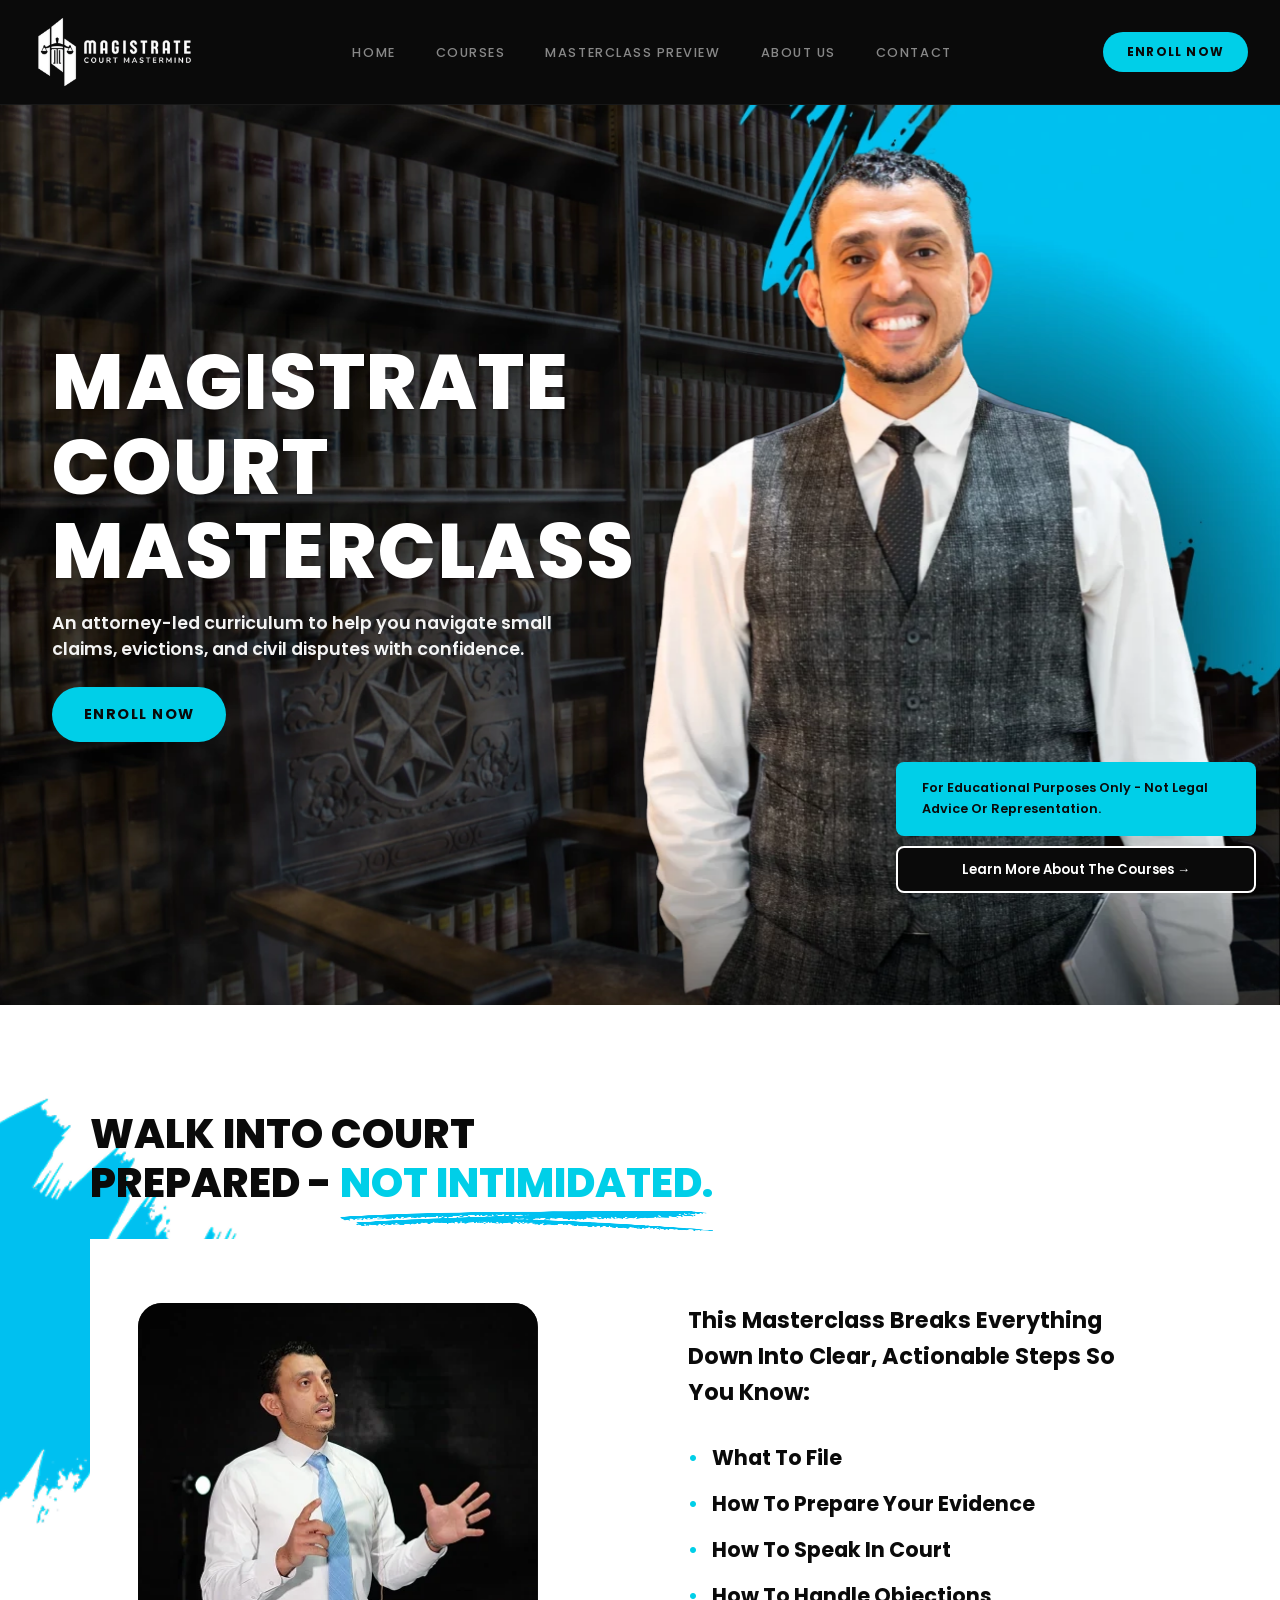
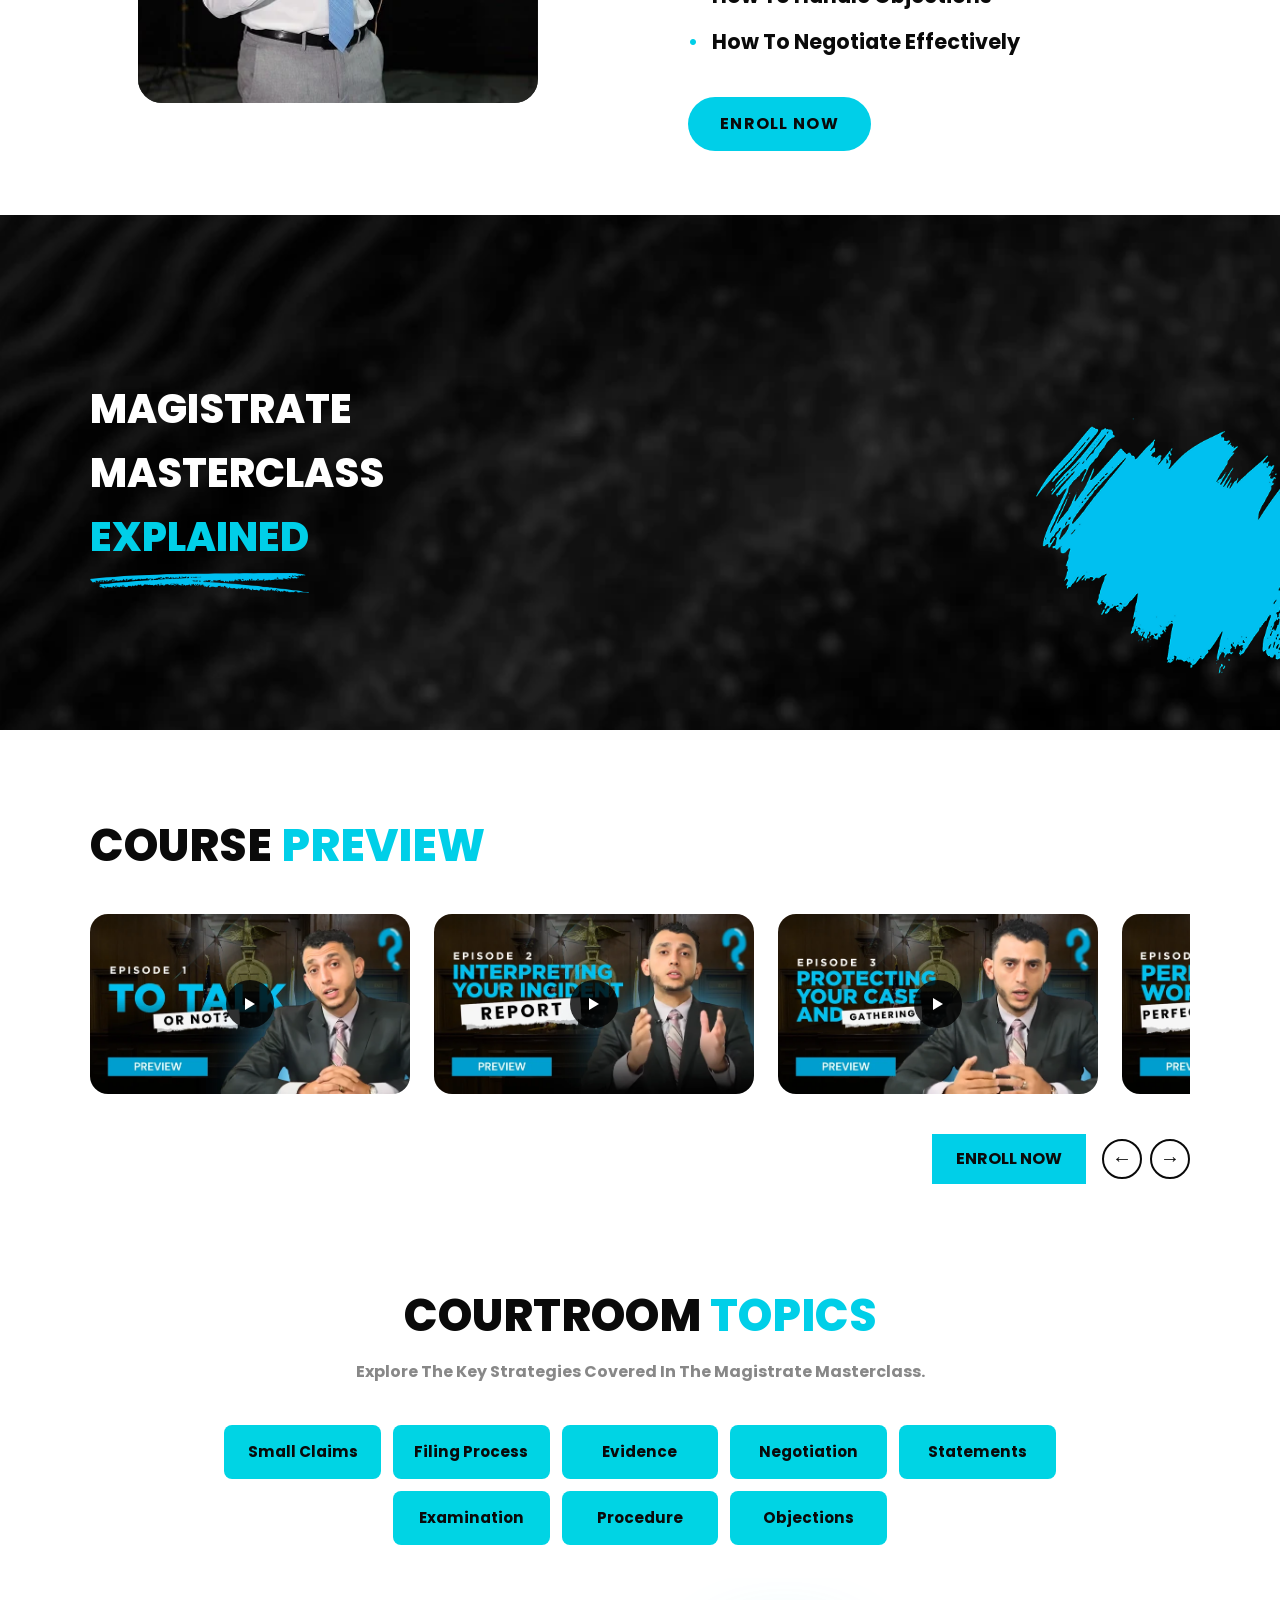
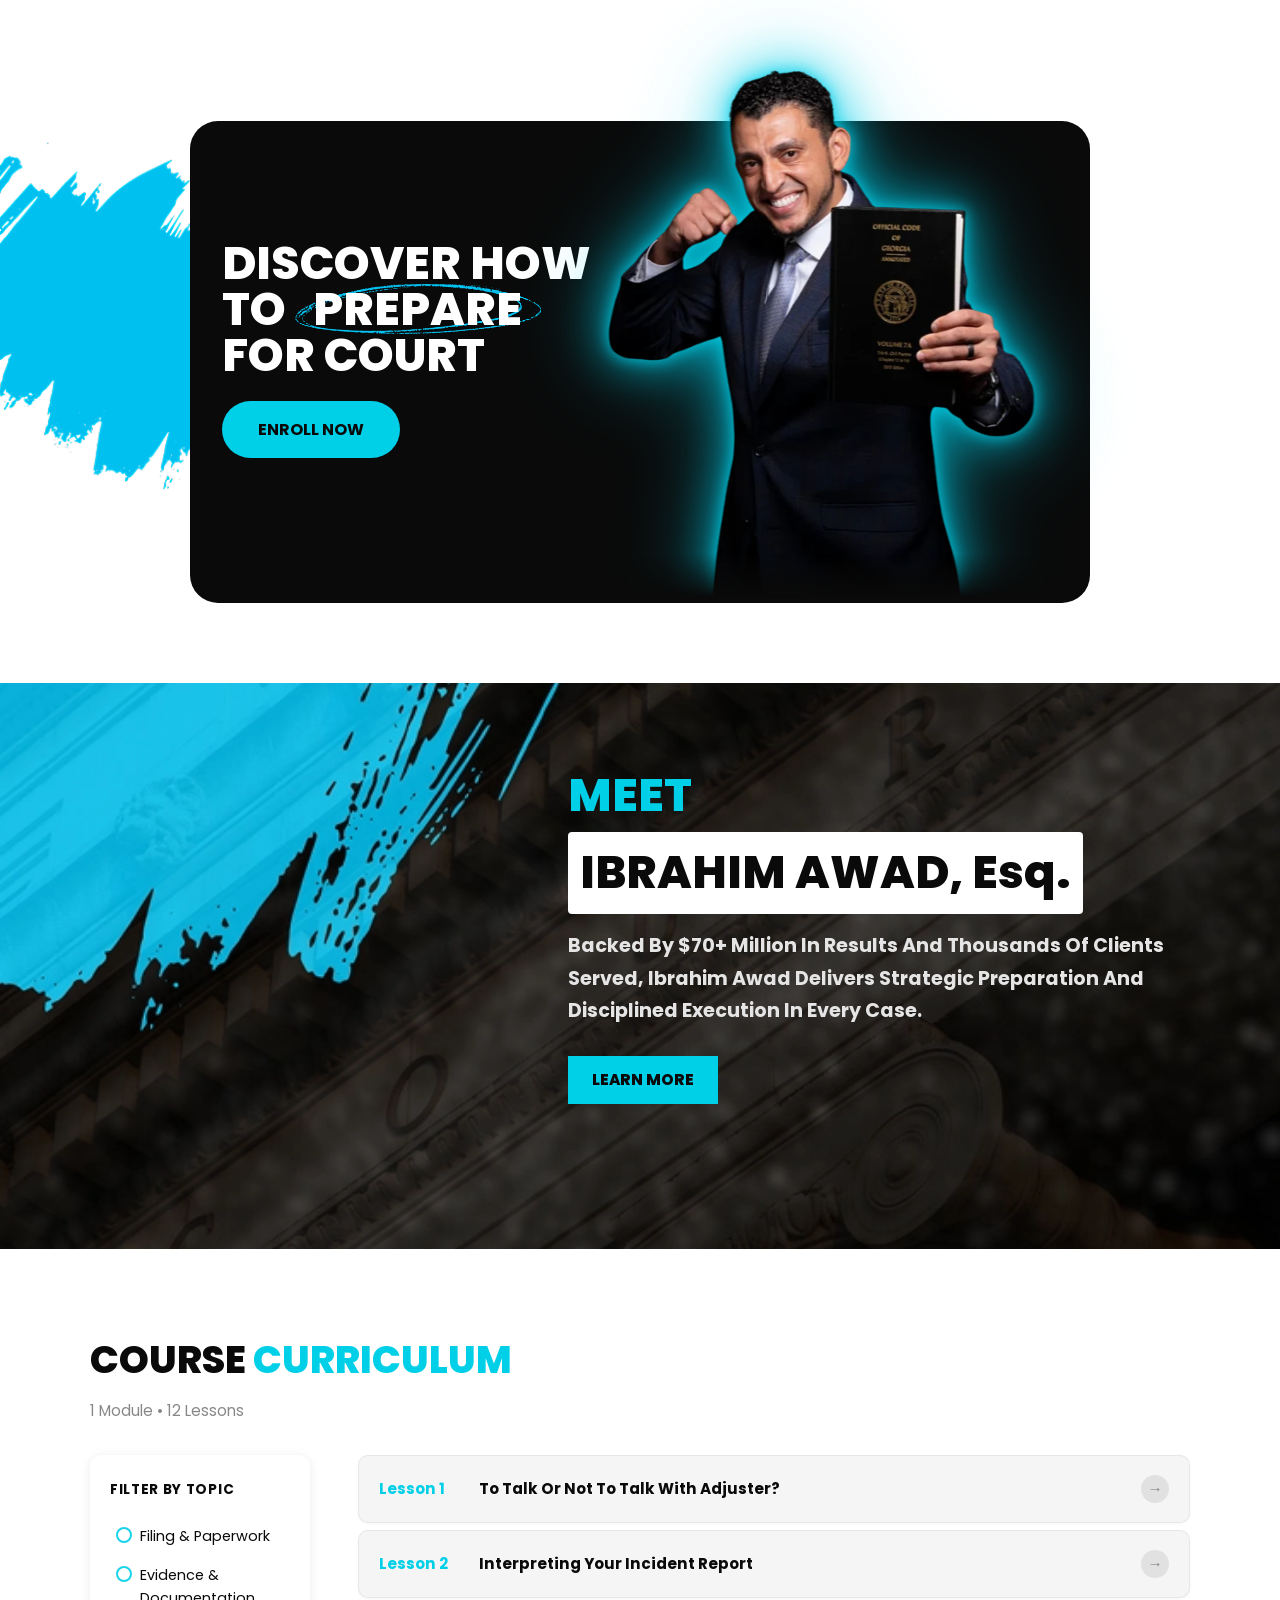
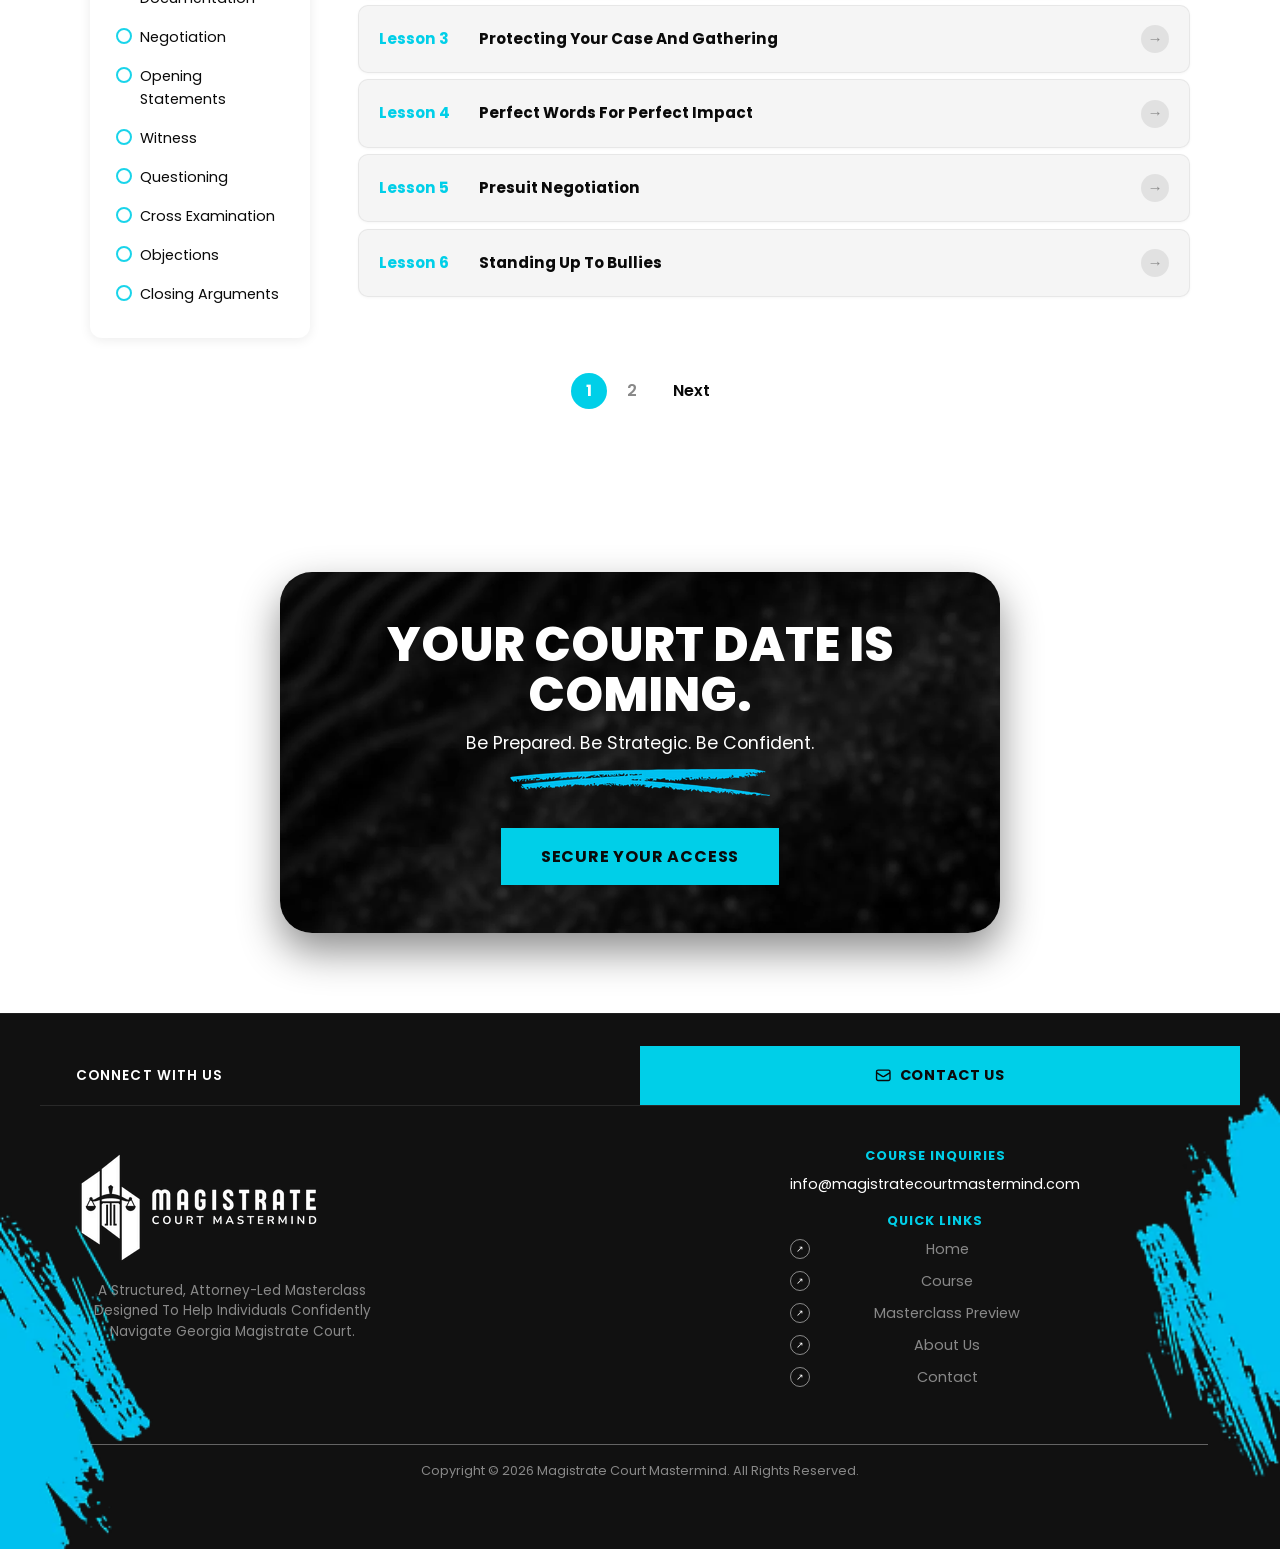
==== commit e49af1bc: "Fix static asset cache lifetimes, defer trailing script vercel.json was setting max-age=0 on everyth" ====
--- a/index.html
+++ b/index.html
@@ -450,6 +450,6 @@
     </div>
   </footer>
 
-  <script src="assets/js/main.js"></script>
+  <script src="assets/js/main.js" defer></script>
 </body>
 </html>
